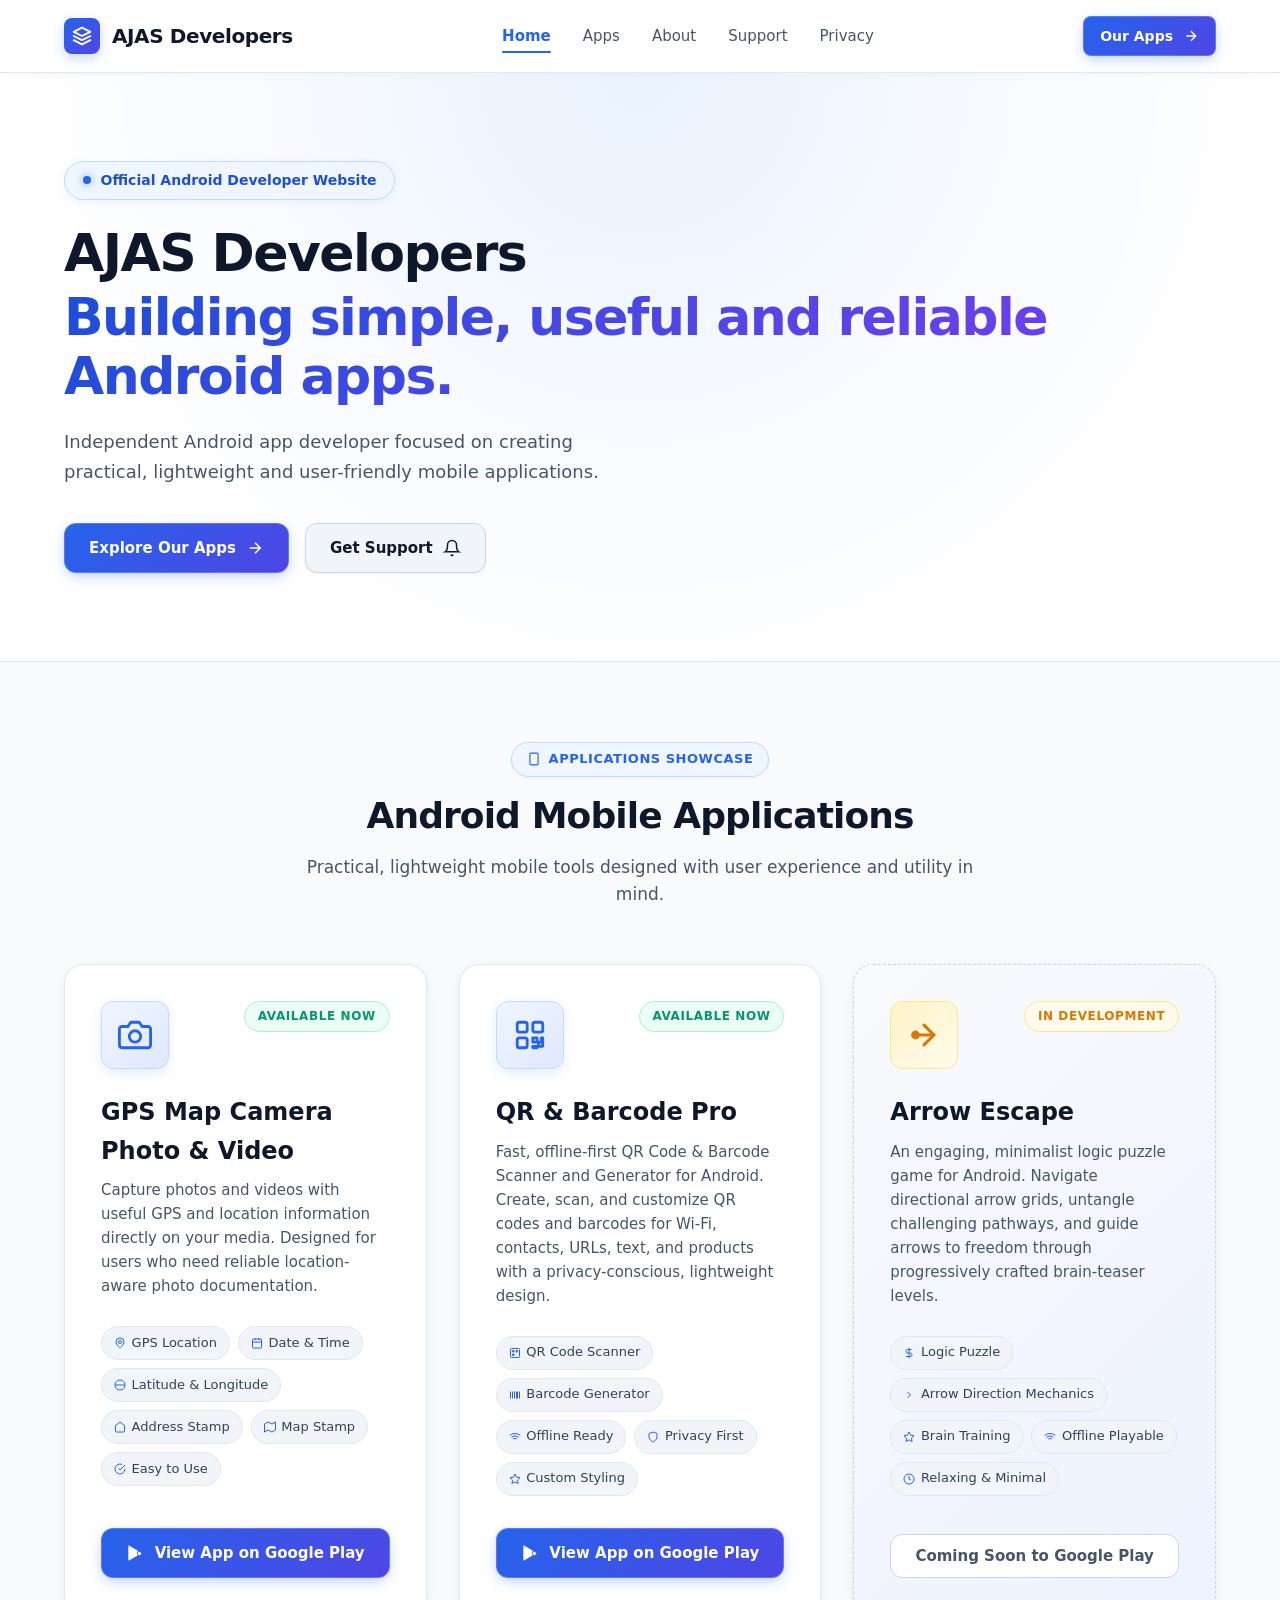
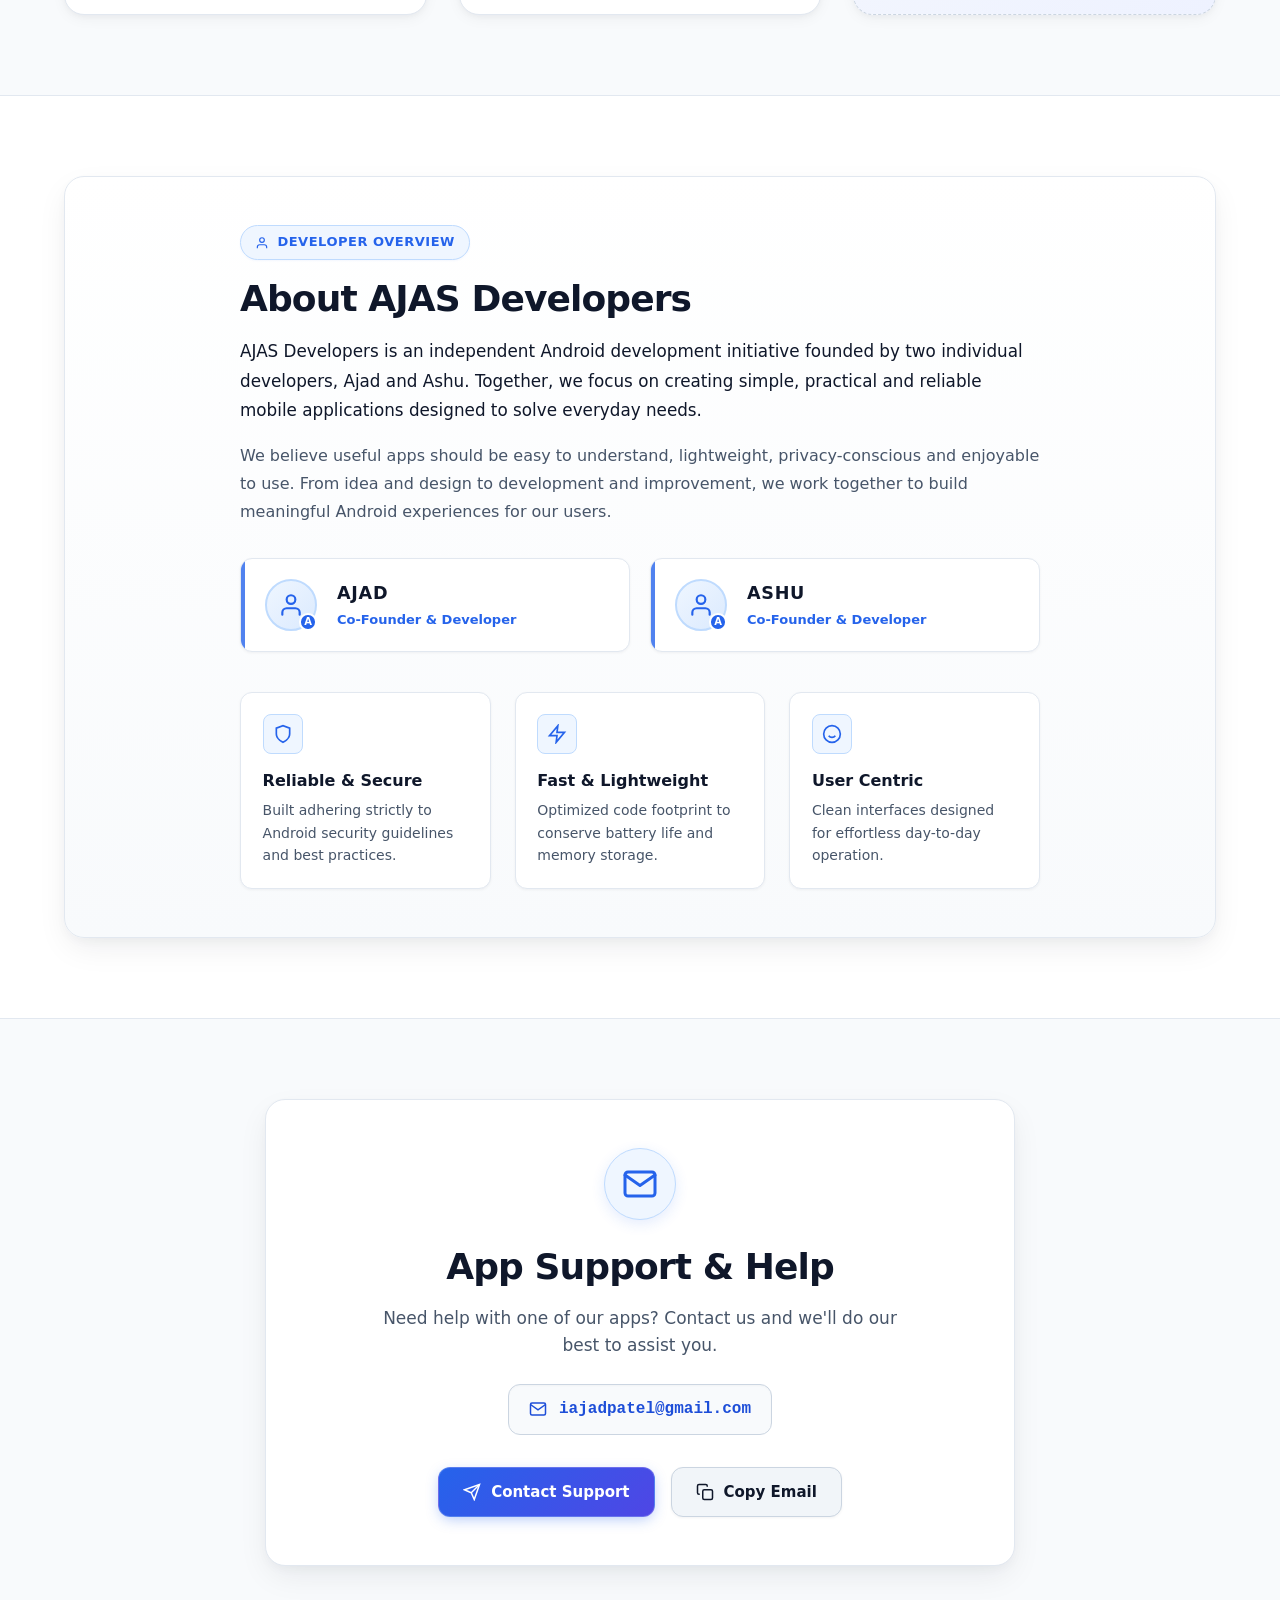
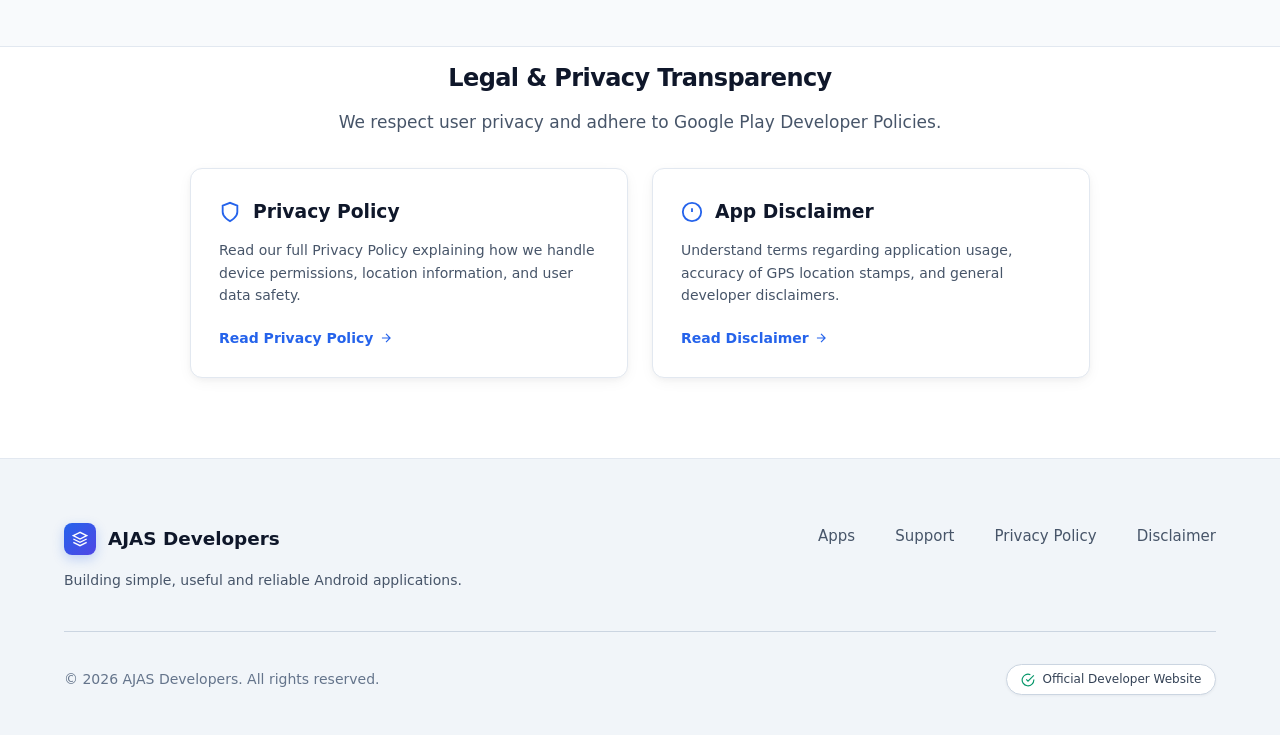
==== index.html @ f52f82ef "Update index.html" ====
<!DOCTYPE html>
<html lang="en">
<head>
  <meta charset="UTF-8" />
  <meta name="viewport" content="width=device-width, initial-scale=1.0" />
  <title>AJAS Developers | Android Apps</title>
  
  <!-- SEO Meta Tags -->
  <meta name="description" content="Official website of AJAS Developers. Discover practical, lightweight and user-friendly Android applications." />
  <meta name="author" content="AJAS Developers" />
  <meta name="robots" content="index, follow" />
  <link rel="canonical" href="https://ajasdevelopers.in/" />

  <!-- Open Graph / Social Media -->
  <meta property="og:type" content="website" />
  <meta property="og:url" content="https://ajasdevelopers.in/" />
  <meta property="og:title" content="AJAS Developers | Android Apps" />
  <meta property="og:description" content="Official website of AJAS Developers. Discover practical, lightweight and user-friendly Android applications." />
  <meta property="og:site_name" content="AJAS Developers" />

  <!-- Twitter Meta -->
  <meta name="twitter:card" content="summary_large_image" />
  <meta name="twitter:title" content="AJAS Developers | Android Apps" />
  <meta name="twitter:description" content="Official website of AJAS Developers. Discover practical, lightweight and user-friendly Android applications." />

  <!-- Inline SVG Favicon -->
  <link rel="icon" type="image/svg+xml" href="data:image/svg+xml,<svg xmlns='http://www.w3.org/2000/svg' viewBox='0 0 24 24' fill='none' stroke='%232563EB' stroke-width='2' stroke-linecap='round' stroke-linejoin='round'><polygon points='12 2 2 7 12 12 22 7 12 2'/><polyline points='2 17 12 22 22 17'/><polyline points='2 12 12 17 22 12'/></svg>" />

  <!-- Stylesheet -->
  <link rel="stylesheet" href="style.css" />
  
  <!-- JavaScript -->
  <script src="script.js" defer></script>
</head>
<body>

  <!-- Navigation Bar -->
  <nav class="navbar" id="navbar">
    <div class="container nav-container">
      <a href="#home" class="nav-brand" aria-label="AJAS Developers Homepage">
        <div class="brand-icon-wrapper">
          <svg width="20" height="20" viewBox="0 0 24 24" fill="none" stroke="currentColor" stroke-width="2.2" stroke-linecap="round" stroke-linejoin="round">
            <polygon points="12 2 2 7 12 12 22 7 12 2"/>
            <polyline points="2 17 12 22 22 17"/>
            <polyline points="2 12 12 17 22 12"/>
          </svg>
        </div>
        <span>AJAS Developers</span>
      </a>

      <ul class="nav-menu" id="navMenu">
        <li><a href="#home" class="nav-link active">Home</a></li>
        <li><a href="#apps" class="nav-link">Apps</a></li>
        <li><a href="#about" class="nav-link">About</a></li>
        <li><a href="#support" class="nav-link">Support</a></li>
        <li><a href="privacy-policy.html" class="nav-link">Privacy</a></li>
      </ul>

      <div class="nav-actions">
        <a href="#apps" class="btn btn-primary btn-sm">
          <span>Our Apps</span>
          <svg width="16" height="16" viewBox="0 0 24 24" fill="none" stroke="currentColor" stroke-width="2"><path d="M5 12h14M12 5l7 7-7 7"/></svg>
        </a>

        <button class="mobile-toggle" id="mobileToggle" aria-label="Toggle Navigation Menu" aria-expanded="false">
          <svg width="24" height="24" viewBox="0 0 24 24" fill="none" stroke="currentColor" stroke-width="2"><path d="M3 12h18M3 6h18M3 18h18"/></svg>
        </button>
      </div>
    </div>
  </nav>

  <!-- Hero Section -->
  <section class="section hero-section" id="home">
    <div class="container hero-container">
      <div class="hero-content">
        <div class="hero-badge">
          <span class="hero-badge-dot"></span>
          <span>Official Android Developer Website</span>
        </div>

        <h1 class="hero-title">
          AJAS Developers
          <span class="hero-title-highlight">Building simple, useful and reliable Android apps.</span>
        </h1>

        <p class="hero-text">
          Independent Android app developer focused on creating practical, lightweight and user-friendly mobile applications.
        </p>

        <div class="hero-buttons">
          <a href="#apps" class="btn btn-primary">
            <span>Explore Our Apps</span>
            <svg width="18" height="18" viewBox="0 0 24 24" fill="none" stroke="currentColor" stroke-width="2"><path d="M5 12h14M12 5l7 7-7 7"/></svg>
          </a>
          <a href="#support" class="btn btn-secondary">
            <span>Get Support</span>
            <svg width="18" height="18" viewBox="0 0 24 24" fill="none" stroke="currentColor" stroke-width="2"><path d="M18 8A6 6 0 0 0 6 8c0 7-3 9-3 9h18s-3-2-3-9"/><path d="M13.73 21a2 2 0 0 1-3.46 0"/></svg>
          </a>
        </div>
      </div>
    </div>
  </section>

  <!-- Apps Section -->
  <section class="section section-alt" id="apps">
    <div class="container">
      <div class="section-title-wrap">
        <div class="section-tag">
          <svg width="14" height="14" viewBox="0 0 24 24" fill="none" stroke="currentColor" stroke-width="2"><rect x="5" y="2" width="14" height="20" rx="2" ry="2"/><line x1="12" y1="18" x2="12.01" y2="18"/></svg>
          <span>Applications Showcase</span>
        </div>
        <h2 class="section-title">Android Mobile Applications</h2>
        <p class="section-desc">Practical, lightweight mobile tools designed with user experience and utility in mind.</p>
      </div>

      <div class="apps-grid">
        <!-- Featured App Card -->
        <div class="app-card">
          <div>
            <div class="app-card-header">
              <div class="app-icon">
                <svg width="34" height="34" viewBox="0 0 24 24" fill="none" stroke="currentColor" stroke-width="2" stroke-linecap="round" stroke-linejoin="round">
                  <path d="M23 19a2 2 0 0 1-2 2H3a2 2 0 0 1-2-2V8a2 2 0 0 1 2-2h4l2-3h6l2 3h4a2 2 0 0 1 2 2z"/>
                  <circle cx="12" cy="13" r="4"/>
                </svg>
              </div>
              <span class="app-badge">Available Now</span>
            </div>

            <h3 class="app-title">GPS Map Camera Photo &amp; Video</h3>
            <p class="app-desc">
              Capture photos and videos with useful GPS and location information directly on your media. Designed for users who need reliable location-aware photo documentation.
            </p>

            <div class="features-list">
              <span class="feature-badge">
                <svg width="12" height="12" viewBox="0 0 24 24" fill="none" stroke="currentColor" stroke-width="2"><path d="M12 2a8 8 0 0 0-8 8c0 5.25 8 12 8 12s8-6.75 8-12a8 8 0 0 0-8-8z"/><circle cx="12" cy="10" r="3"/></svg>
                GPS Location
              </span>
              <span class="feature-badge">
                <svg width="12" height="12" viewBox="0 0 24 24" fill="none" stroke="currentColor" stroke-width="2"><rect x="3" y="4" width="18" height="18" rx="2" ry="2"/><line x1="16" y1="2" x2="16" y2="6"/><line x1="8" y1="2" x2="8" y2="6"/><line x1="3" y1="10" x2="21" y2="10"/></svg>
                Date &amp; Time
              </span>
              <span class="feature-badge">
                <svg width="12" height="12" viewBox="0 0 24 24" fill="none" stroke="currentColor" stroke-width="2"><circle cx="12" cy="12" r="10"/><line x1="2" y1="12" x2="22" y2="12"/></svg>
                Latitude &amp; Longitude
              </span>
              <span class="feature-badge">
                <svg width="12" height="12" viewBox="0 0 24 24" fill="none" stroke="currentColor" stroke-width="2"><path d="M3 9l9-7 9 7v11a2 2 0 0 1-2 2H5a2 2 0 0 1-2-2z"/></svg>
                Address Stamp
              </span>
              <span class="feature-badge">
                <svg width="12" height="12" viewBox="0 0 24 24" fill="none" stroke="currentColor" stroke-width="2"><polygon points="1 6 1 22 8 18 16 22 23 18 23 2 16 6 8 2 1 6"/></svg>
                Map Stamp
              </span>
              <span class="feature-badge">
                <svg width="12" height="12" viewBox="0 0 24 24" fill="none" stroke="currentColor" stroke-width="2"><path d="M22 11.08V12a10 10 0 1 1-5.93-9.14"/><polyline points="22 4 12 14.01 9 11.01"/></svg>
                Easy to Use
              </span>
            </div>
          </div>

          <div>
            <a href="https://play.google.com/store/apps/details?id=com.aistudio.gpscamera.vjqmks" target="_blank" rel="noopener noreferrer" class="btn btn-primary" style="width: 100%;">
              <svg width="20" height="20" viewBox="0 0 24 24" fill="currentColor">
                <path d="M3,20.5V3.5C3,2.91 3.34,2.39 3.84,2.15L13.69,12L3.84,21.85C3.34,21.6 3,21.09 3,20.5M16.81,15.12L18.81,13.97C20.15,13.2 20.15,12.03 18.81,11.26L16.81,10.11L14.81,12.12L16.81,15.12M13.69,12L4.5,2.81L15.39,9.1L13.69,12M13.69,12L15.39,14.9L4.5,21.19L13.69,12Z"/>
              </svg>
              <span>View App on Google Play</span>
            </a>
          </div>
        </div>

        <!-- QR & Barcode Pro App Card -->
        <div class="app-card">
          <div>
            <div class="app-card-header">
              <div class="app-icon">
                <svg width="34" height="34" viewBox="0 0 24 24" fill="none" stroke="currentColor" stroke-width="2" stroke-linecap="round" stroke-linejoin="round">
                  <rect x="3" y="3" width="7" height="7" rx="1.5"></rect>
                  <rect x="14" y="3" width="7" height="7" rx="1.5"></rect>
                  <rect x="3" y="14" width="7" height="7" rx="1.5"></rect>
                  <path d="M14 14h3v3h-3z"></path>
                  <path d="M18 17h3v3h-3z"></path>
                  <path d="M14 20h3v1h-3z"></path>
                  <path d="M20 14h1v3h-1z"></path>
                </svg>
              </div>
              <span class="app-badge">Available Now</span>
            </div>

            <h3 class="app-title">QR &amp; Barcode Pro</h3>
            <p class="app-desc">
              Fast, offline-first QR Code &amp; Barcode Scanner and Generator for Android. Create, scan, and customize QR codes and barcodes for Wi-Fi, contacts, URLs, text, and products with a privacy-conscious, lightweight design.
            </p>

            <div class="features-list">
              <span class="feature-badge">
                <svg width="12" height="12" viewBox="0 0 24 24" fill="none" stroke="currentColor" stroke-width="2"><rect x="3" y="3" width="18" height="18" rx="2"/><path d="M7 7h3v3H7zM14 7h3v3h-3zM7 14h3v3H7z"/></svg>
                QR Code Scanner
              </span>
              <span class="feature-badge">
                <svg width="12" height="12" viewBox="0 0 24 24" fill="none" stroke="currentColor" stroke-width="2"><path d="M3 5v14M7 5v14M11 5v14M15 5v14M17 5v14M21 5v14"/></svg>
                Barcode Generator
              </span>
              <span class="feature-badge">
                <svg width="12" height="12" viewBox="0 0 24 24" fill="none" stroke="currentColor" stroke-width="2"><path d="M5 12.55a11 11 0 0 1 14.08 0M1.42 9a16 16 0 0 1 21.16 0M8.53 16.11a6 6 0 0 1 6.95 0M12 20h.01"/></svg>
                Offline Ready
              </span>
              <span class="feature-badge">
                <svg width="12" height="12" viewBox="0 0 24 24" fill="none" stroke="currentColor" stroke-width="2"><path d="M12 22s8-4 8-10V5l-8-3-8 3v7c0 6 8 10 8 10z"/></svg>
                Privacy First
              </span>
              <span class="feature-badge">
                <svg width="12" height="12" viewBox="0 0 24 24" fill="none" stroke="currentColor" stroke-width="2"><polygon points="12 2 15.09 8.26 22 9.27 17 14.14 18.18 21.02 12 17.77 5.82 21.02 7 14.14 2 9.27 8.91 8.26 12 2"/></svg>
                Custom Styling
              </span>
            </div>
          </div>

          <div>
            <a href="https://play.google.com/store/apps/details?id=com.yourcompany.code128generator" target="_blank" rel="noopener noreferrer" class="btn btn-primary" style="width: 100%;">
              <svg width="20" height="20" viewBox="0 0 24 24" fill="currentColor">
                <path d="M3,20.5V3.5C3,2.91 3.34,2.39 3.84,2.15L13.69,12L3.84,21.85C3.34,21.6 3,21.09 3,20.5M16.81,15.12L18.81,13.97C20.15,13.2 20.15,12.03 18.81,11.26L16.81,10.11L14.81,12.12L16.81,15.12M13.69,12L4.5,2.81L15.39,9.1L13.69,12M13.69,12L15.39,14.9L4.5,21.19L13.69,12Z"/>
              </svg>
              <span>View App on Google Play</span>
            </a>
          </div>
        </div>

        <!-- Upcoming Game Card: Arrow Escape -->
        <div class="app-card app-card-upcoming">
          <div>
            <div class="app-card-header">
              <div class="app-icon app-icon-upcoming" style="color: #D97706 !important; background: linear-gradient(135deg, #FEF3C7 0%, #FFFBEB 100%) !important; border-color: #FDE68A !important;">
                <svg width="34" height="34" viewBox="0 0 24 24" fill="none" stroke="currentColor" stroke-width="2.2" stroke-linecap="round" stroke-linejoin="round">
                  <path d="M5 12h14"></path>
                  <path d="m12 5 7 7-7 7"></path>
                  <circle cx="6" cy="12" r="2" fill="currentColor"></circle>
                </svg>
              </div>
              <span class="app-badge app-badge-upcoming">In Development</span>
            </div>

            <h3 class="app-title">Arrow Escape</h3>
            <p class="app-desc">
              An engaging, minimalist logic puzzle game for Android. Navigate directional arrow grids, untangle challenging pathways, and guide arrows to freedom through progressively crafted brain-teaser levels.
            </p>

            <div class="features-list">
              <span class="feature-badge">
                <svg width="12" height="12" viewBox="0 0 24 24" fill="none" stroke="currentColor" stroke-width="2"><path d="M12 2v20M17 5H9.5a3.5 3.5 0 0 0 0 7h5a3.5 3.5 0 0 1 0 7H6"/></svg>
                Logic Puzzle
              </span>
              <span class="feature-badge">
                <svg width="12" height="12" viewBox="0 0 24 24" fill="none" stroke="currentColor" stroke-width="2"><polyline points="9 18 15 12 9 6"/></svg>
                Arrow Direction Mechanics
              </span>
              <span class="feature-badge">
                <svg width="12" height="12" viewBox="0 0 24 24" fill="none" stroke="currentColor" stroke-width="2"><polygon points="12 2 15.09 8.26 22 9.27 17 14.14 18.18 21.02 12 17.77 5.82 21.02 7 14.14 2 9.27 8.91 8.26 12 2"/></svg>
                Brain Training
              </span>
              <span class="feature-badge">
                <svg width="12" height="12" viewBox="0 0 24 24" fill="none" stroke="currentColor" stroke-width="2"><path d="M5 12.55a11 11 0 0 1 14.08 0M1.42 9a16 16 0 0 1 21.16 0M8.53 16.11a6 6 0 0 1 6.95 0M12 20h.01"/></svg>
                Offline Playable
              </span>
              <span class="feature-badge">
                <svg width="12" height="12" viewBox="0 0 24 24" fill="none" stroke="currentColor" stroke-width="2"><circle cx="12" cy="12" r="10"/><path d="M12 6v6l4 2"/></svg>
                Relaxing &amp; Minimal
              </span>
            </div>
          </div>

          <div>
            <button class="btn btn-outline" style="width: 100%; cursor: default;" disabled>
              <span>Coming Soon to Google Play</span>
            </button>
          </div>
        </div>
      </div>
    </div>
  </section>

  <!-- About Section -->
  <section class="section" id="about">
    <div class="container">
      <div class="about-card">
        <div class="about-content">
          <div class="section-tag">
            <svg width="14" height="14" viewBox="0 0 24 24" fill="none" stroke="currentColor" stroke-width="2"><path d="M20 21v-2a4 4 0 0 0-4-4H8a4 4 0 0 0-4 4v2"/><circle cx="12" cy="7" r="4"/></svg>
            <span>Developer Overview</span>
          </div>

          <h2 class="section-title">About AJAS Developers</h2>

          <p style="font-size: 1.05rem; color: var(--text-main); margin-bottom: 1rem; line-height: 1.75;">
            AJAS Developers is an independent Android development initiative founded by two individual developers, Ajad and Ashu. Together, we focus on creating simple, practical and reliable mobile applications designed to solve everyday needs.
          </p>

          <p style="color: var(--text-muted); line-height: 1.75; margin-bottom: 2rem;">
            We believe useful apps should be easy to understand, lightweight, privacy-conscious and enjoyable to use. From idea and design to development and improvement, we work together to build meaningful Android experiences for our users.
          </p>

          <!-- Developer Profile Cards -->
          <div class="developers-grid">
            <div class="developer-card">
              <div class="developer-avatar">
                <svg width="26" height="26" viewBox="0 0 24 24" fill="none" stroke="currentColor" stroke-width="2" stroke-linecap="round" stroke-linejoin="round">
                  <path d="M20 21v-2a4 4 0 0 0-4-4H8a4 4 0 0 0-4 4v2"/>
                  <circle cx="12" cy="7" r="4"/>
                </svg>
                <span class="developer-initial">A</span>
              </div>
              <div class="developer-info">
                <h3 class="developer-name">AJAD</h3>
                <span class="developer-role">Co-Founder &amp; Developer</span>
              </div>
            </div>

            <div class="developer-card">
              <div class="developer-avatar">
                <svg width="26" height="26" viewBox="0 0 24 24" fill="none" stroke="currentColor" stroke-width="2" stroke-linecap="round" stroke-linejoin="round">
                  <path d="M20 21v-2a4 4 0 0 0-4-4H8a4 4 0 0 0-4 4v2"/>
                  <circle cx="12" cy="7" r="4"/>
                </svg>
                <span class="developer-initial">A</span>
              </div>
              <div class="developer-info">
                <h3 class="developer-name">ASHU</h3>
                <span class="developer-role">Co-Founder &amp; Developer</span>
              </div>
            </div>
          </div>

          <div class="about-features-grid">
            <div class="about-feature-item">
              <div class="about-feature-icon">
                <svg width="20" height="20" viewBox="0 0 24 24" fill="none" stroke="currentColor" stroke-width="2"><path d="M12 22s8-4 8-10V5l-8-3-8 3v7c0 6 8 10 8 10z"/></svg>
              </div>
              <h3 class="about-feature-title">Reliable &amp; Secure</h3>
              <p class="about-feature-desc">Built adhering strictly to Android security guidelines and best practices.</p>
            </div>

            <div class="about-feature-item">
              <div class="about-feature-icon">
                <svg width="20" height="20" viewBox="0 0 24 24" fill="none" stroke="currentColor" stroke-width="2"><polygon points="13 2 3 14 12 14 11 22 21 10 12 10 13 2"/></svg>
              </div>
              <h3 class="about-feature-title">Fast &amp; Lightweight</h3>
              <p class="about-feature-desc">Optimized code footprint to conserve battery life and memory storage.</p>
            </div>

            <div class="about-feature-item">
              <div class="about-feature-icon">
                <svg width="20" height="20" viewBox="0 0 24 24" fill="none" stroke="currentColor" stroke-width="2"><circle cx="12" cy="12" r="10"/><path d="M8 14s1.5 2 4 2 4-2 4-2"/><line x1="9" y1="9" x2="9.01" y2="9"/><line x1="15" y1="9" x2="15.01" y2="9"/></svg>
              </div>
              <h3 class="about-feature-title">User Centric</h3>
              <p class="about-feature-desc">Clean interfaces designed for effortless day-to-day operation.</p>
            </div>
          </div>
        </div>
      </div>
    </div>
  </section>

  <!-- Support Section -->
  <section class="section section-alt" id="support">
    <div class="container">
      <div class="support-card">
        <div class="support-icon-wrap">
          <svg width="36" height="36" viewBox="0 0 24 24" fill="none" stroke="currentColor" stroke-width="2" stroke-linecap="round" stroke-linejoin="round">
            <path d="M4 4h16c1.1 0 2 .9 2 2v12c0 1.1-.9 2-2 2H4c-1.1 0-2-.9-2-2V6c0-1.1.9-2 2-2z"/>
            <polyline points="22,6 12,13 2,6"/>
          </svg>
        </div>

        <h2 class="section-title">App Support &amp; Help</h2>

        <p class="section-desc" style="max-width: 550px; margin: 0 auto;">
          Need help with one of our apps? Contact us and we'll do our best to assist you.
        </p>

        <div class="email-box">
          <svg width="18" height="18" viewBox="0 0 24 24" fill="none" stroke="currentColor" stroke-width="2"><path d="M4 4h16c1.1 0 2 .9 2 2v12c0 1.1-.9 2-2 2H4c-1.1 0-2-.9-2-2V6c0-1.1.9-2 2-2z"/><polyline points="22,6 12,13 2,6"/></svg>
          <span id="supportEmailText">iajadpatel@gmail.com</span>
        </div>

        <div style="display: flex; justify-content: center; flex-wrap: wrap; gap: 1rem;">
          <a href="mailto:iajadpatel@gmail.com?subject=App%20Support%20Request" class="btn btn-primary">
            <svg width="18" height="18" viewBox="0 0 24 24" fill="none" stroke="currentColor" stroke-width="2"><path d="M22 2L11 13"/><polygon points="22 2 15 22 11 13 2 9 22 2"/></svg>
            <span>Contact Support</span>
          </a>

          <button id="copyEmailBtn" class="btn btn-secondary" aria-label="Copy Email Address">
            <svg width="18" height="18" viewBox="0 0 24 24" fill="none" stroke="currentColor" stroke-width="2"><rect x="9" y="9" width="13" height="13" rx="2" ry="2"/><path d="M5 15H4a2 2 0 0 1-2-2V4a2 2 0 0 1 2-2h9a2 2 0 0 1 2 2v1"/></svg>
            <span>Copy Email</span>
          </button>
        </div>
      </div>
    </div>
  </section>

  <!-- Legal & Compliance Links Section -->
  <section class="section" style="padding-top: 1rem; padding-bottom: 5rem;">
    <div class="container">
      <div class="section-title-wrap" style="margin-bottom: 2rem;">
        <h2 class="section-title" style="font-size: 1.5rem;">Legal &amp; Privacy Transparency</h2>
        <p class="section-desc">We respect user privacy and adhere to Google Play Developer Policies.</p>
      </div>

      <div class="legal-cards-grid">
        <a href="privacy-policy.html" class="legal-card">
          <div>
            <div style="display: flex; align-items: center; gap: 0.75rem; margin-bottom: 0.75rem; color: var(--accent-blue);">
              <svg width="22" height="22" viewBox="0 0 24 24" fill="none" stroke="currentColor" stroke-width="2"><path d="M12 22s8-4 8-10V5l-8-3-8 3v7c0 6 8 10 8 10z"/></svg>
              <h3 style="font-weight: 700; color: var(--text-main);">Privacy Policy</h3>
            </div>
            <p style="font-size: 0.875rem; color: var(--text-muted); line-height: 1.6;">
              Read our full Privacy Policy explaining how we handle device permissions, location information, and user data safety.
            </p>
          </div>
          <div style="margin-top: 1.25rem; font-size: 0.875rem; font-weight: 600; color: var(--accent-blue); display: flex; align-items: center; gap: 0.35rem;">
            <span>Read Privacy Policy</span>
            <svg width="14" height="14" viewBox="0 0 24 24" fill="none" stroke="currentColor" stroke-width="2"><path d="M5 12h14M12 5l7 7-7 7"/></svg>
          </div>
        </a>

        <a href="disclaimer.html" class="legal-card">
          <div>
            <div style="display: flex; align-items: center; gap: 0.75rem; margin-bottom: 0.75rem; color: var(--accent-blue);">
              <svg width="22" height="22" viewBox="0 0 24 24" fill="none" stroke="currentColor" stroke-width="2"><circle cx="12" cy="12" r="10"/><line x1="12" y1="8" x2="12" y2="12"/><line x1="12" y1="16" x2="12.01" y2="16"/></svg>
              <h3 style="font-weight: 700; color: var(--text-main);">App Disclaimer</h3>
            </div>
            <p style="font-size: 0.875rem; color: var(--text-muted); line-height: 1.6;">
              Understand terms regarding application usage, accuracy of GPS location stamps, and general developer disclaimers.
            </p>
          </div>
          <div style="margin-top: 1.25rem; font-size: 0.875rem; font-weight: 600; color: var(--accent-blue); display: flex; align-items: center; gap: 0.35rem;">
            <span>Read Disclaimer</span>
            <svg width="14" height="14" viewBox="0 0 24 24" fill="none" stroke="currentColor" stroke-width="2"><path d="M5 12h14M12 5l7 7-7 7"/></svg>
          </div>
        </a>
      </div>
    </div>
  </section>

  <!-- Footer -->
  <footer class="footer">
    <div class="container">
      <div class="footer-top">
        <div class="footer-brand">
          <div style="display: flex; align-items: center; gap: 0.75rem; margin-bottom: 0.875rem;">
            <div class="brand-icon-wrapper" style="width: 2rem; height: 2rem;">
              <svg width="16" height="16" viewBox="0 0 24 24" fill="none" stroke="currentColor" stroke-width="2"><polygon points="12 2 2 7 12 12 22 7 12 2"/><polyline points="2 17 12 22 22 17"/><polyline points="2 12 12 17 22 12"/></svg>
            </div>
            <span style="font-weight: 700; font-size: 1.15rem; color: var(--text-main);">AJAS Developers</span>
          </div>
          <p style="font-size: 0.875rem; color: var(--text-muted); line-height: 1.6;">
            Building simple, useful and reliable Android applications.
          </p>
        </div>

        <ul class="footer-nav">
          <li><a href="#apps" class="footer-link">Apps</a></li>
          <li><a href="#support" class="footer-link">Support</a></li>
          <li><a href="privacy-policy.html" class="footer-link">Privacy Policy</a></li>
          <li><a href="disclaimer.html" class="footer-link">Disclaimer</a></li>
        </ul>
      </div>

      <div class="footer-bottom">
        <div>
          &copy; <span id="currentYear">2026</span> AJAS Developers. All rights reserved.
        </div>

        <div class="developer-badge">
          <svg width="14" height="14" viewBox="0 0 24 24" fill="none" stroke="#059669" stroke-width="2"><path d="M22 11.08V12a10 10 0 1 1-5.93-9.14"/><polyline points="22 4 12 14.01 9 11.01"/></svg>
          <span>Official Developer Website</span>
        </div>
      </div>
    </div>
  </footer>

</body>
</html>
---- style.css ----
/* ==========================================================================
   AJAS Developers - Official Website Stylesheet
   Domain: https://ajasdevelopers.in
   Design: Bright, Elegant, Premium Light Developer Aesthetic
   ========================================================================== */

/* --- CSS Variables & Theme (Bright Light Palette) --- */
:root {
  /* Backgrounds */
  --bg-main: #FFFFFF;
  --bg-section-alt: #F8FAFC;
  --bg-surface: #FFFFFF;
  --bg-card: #FFFFFF;
  --bg-card-hover: #FFFFFF;
  --bg-glass: rgba(255, 255, 255, 0.9);

  /* Borders & Shadows */
  --border-color: #E2E8F0;
  --border-subtle: rgba(226, 232, 240, 0.8);
  --border-highlight: rgba(37, 99, 235, 0.3);
  
  --shadow-sm: 0 1px 3px rgba(15, 23, 42, 0.05);
  --shadow-md: 0 4px 16px -2px rgba(15, 23, 42, 0.06), 0 2px 6px -1px rgba(15, 23, 42, 0.04);
  --shadow-lg: 0 12px 32px -4px rgba(15, 23, 42, 0.08), 0 4px 12px -2px rgba(15, 23, 42, 0.04);
  --shadow-hover: 0 20px 40px -6px rgba(37, 99, 235, 0.12), 0 8px 16px -4px rgba(15, 23, 42, 0.06);

  /* Accent Colors */
  --accent-blue: #2563EB;
  --accent-indigo: #4F46E5;
  --accent-violet: #7C3AED;
  --accent-sky: #0284C7;
  --accent-glow: rgba(37, 99, 235, 0.08);

  /* Text Colors */
  --text-main: #0F172A;     /* Deep navy for headings */
  --text-body: #334155;     /* Dark charcoal/slate for body text */
  --text-muted: #475569;    /* Slate for secondary text */
  --text-dim: #64748B;      /* Dimmed slate */

  /* Typography & Radius */
  --font-family: 'Inter', system-ui, -apple-system, BlinkMacSystemFont, "Segoe UI", Roboto, Oxygen, Ubuntu, Cantarell, sans-serif;
  --radius-sm: 8px;
  --radius-md: 12px;
  --radius-lg: 20px;
  --radius-pill: 9999px;

  --transition-fast: 0.15s ease;
  --transition-normal: 0.25s cubic-bezier(0.16, 1, 0.3, 1);
  --container-max: 1200px;
}

/* --- Reset & Base Styles --- */
*, *::before, *::after {
  box-sizing: border-box;
  margin: 0;
  padding: 0;
}

html {
  scroll-behavior: smooth;
  font-size: 16px;
  color-scheme: light;
}

body {
  font-family: var(--font-family);
  background-color: var(--bg-main);
  color: var(--text-body);
  line-height: 1.6;
  min-height: 100vh;
  display: flex;
  flex-direction: column;
  overflow-x: hidden;
  -webkit-font-smoothing: antialiased;
  -moz-osx-font-smoothing: grayscale;
}

a {
  color: inherit;
  text-decoration: none;
}

button {
  font-family: inherit;
  cursor: pointer;
  border: none;
  background: none;
}

img, svg {
  display: block;
  max-width: 100%;
}

/* --- Accessibility --- */
.sr-only {
  position: absolute;
  width: 1px;
  height: 1px;
  padding: 0;
  margin: -1px;
  overflow: hidden;
  clip: rect(0, 0, 0, 0);
  white-space: nowrap;
  border: 0;
}

:focus-visible {
  outline: 2px solid var(--accent-blue);
  outline-offset: 3px;
  border-radius: var(--radius-sm);
}

/* --- Layout Containers --- */
.container {
  width: 100%;
  max-width: var(--container-max);
  margin-left: auto;
  margin-right: auto;
  padding-left: 1.5rem;
  padding-right: 1.5rem;
}

.section {
  padding-top: 5rem;
  padding-bottom: 5rem;
  position: relative;
}

.section-alt {
  background-color: var(--bg-section-alt);
  border-top: 1px solid var(--border-color);
  border-bottom: 1px solid var(--border-color);
}

.section-title-wrap {
  text-align: center;
  max-width: 700px;
  margin: 0 auto 3.5rem auto;
}

.section-tag {
  display: inline-flex;
  align-items: center;
  gap: 0.5rem;
  padding: 0.4rem 0.9rem;
  background: #EFF6FF;
  border: 1px solid #BFDBFE;
  color: var(--accent-blue);
  font-size: 0.8125rem;
  font-weight: 600;
  letter-spacing: 0.04em;
  text-transform: uppercase;
  border-radius: var(--radius-pill);
  margin-bottom: 1rem;
  box-shadow: 0 1px 2px rgba(37, 99, 235, 0.05);
}

.section-title {
  font-size: 2.25rem;
  font-weight: 800;
  letter-spacing: -0.025em;
  color: var(--text-main);
  line-height: 1.25;
  margin-bottom: 1rem;
}

.section-desc {
  font-size: 1.0625rem;
  color: var(--text-muted);
}

/* --- Navbar --- */
.navbar {
  position: sticky;
  top: 0;
  z-index: 100;
  background: var(--bg-glass);
  backdrop-filter: blur(16px);
  -webkit-backdrop-filter: blur(16px);
  border-bottom: 1px solid var(--border-color);
  box-shadow: 0 2px 12px -2px rgba(15, 23, 42, 0.04);
  transition: all var(--transition-normal);
}

.nav-container {
  display: flex;
  align-items: center;
  justify-content: space-between;
  height: 4.5rem;
}

.nav-brand {
  display: flex;
  align-items: center;
  gap: 0.75rem;
  font-weight: 700;
  font-size: 1.25rem;
  color: var(--text-main);
  letter-spacing: -0.02em;
  transition: opacity var(--transition-fast);
}

.nav-brand:hover {
  opacity: 0.9;
}

.brand-icon-wrapper {
  width: 2.25rem;
  height: 2.25rem;
  border-radius: var(--radius-sm);
  background: linear-gradient(135deg, var(--accent-blue), var(--accent-indigo));
  display: flex;
  align-items: center;
  justify-content: center;
  color: #ffffff;
  box-shadow: 0 4px 12px rgba(37, 99, 235, 0.25);
}

.nav-menu {
  display: flex;
  align-items: center;
  gap: 2rem;
  list-style: none;
}

.nav-link {
  font-size: 0.9375rem;
  font-weight: 500;
  color: var(--text-muted);
  transition: color var(--transition-fast);
  padding: 0.5rem 0;
  position: relative;
}

.nav-link:hover {
  color: var(--accent-blue);
}

.nav-link.active {
  color: var(--accent-blue);
  font-weight: 600;
}

.nav-link.active::after {
  content: '';
  position: absolute;
  bottom: 0;
  left: 0;
  right: 0;
  height: 2.5px;
  background: var(--accent-blue);
  border-radius: 2px;
}

.nav-actions {
  display: flex;
  align-items: center;
  gap: 1rem;
}

.mobile-toggle {
  display: none;
  color: var(--text-main);
  padding: 0.5rem;
  border-radius: var(--radius-sm);
  transition: background var(--transition-fast);
}

.mobile-toggle:hover {
  background: #F1F5F9;
}

/* --- Buttons --- */
.btn {
  display: inline-flex;
  align-items: center;
  justify-content: center;
  gap: 0.625rem;
  padding: 0.75rem 1.5rem;
  font-size: 0.9375rem;
  font-weight: 600;
  border-radius: var(--radius-md);
  transition: all var(--transition-normal);
  white-space: nowrap;
  text-decoration: none;
}

.btn-primary {
  background: linear-gradient(135deg, #2563EB 0%, #4F46E5 100%);
  color: #ffffff;
  box-shadow: 0 4px 14px -2px rgba(37, 99, 235, 0.35);
  border: 1px solid rgba(255, 255, 255, 0.2);
}

.btn-primary:hover {
  transform: translateY(-2px);
  box-shadow: 0 8px 22px -2px rgba(37, 99, 235, 0.45);
  color: #ffffff;
}

.btn-secondary {
  background: #F1F5F9;
  color: var(--text-main);
  border: 1px solid #CBD5E1;
  box-shadow: var(--shadow-sm);
}

.btn-secondary:hover {
  background: #E2E8F0;
  color: #0F172A;
  border-color: #94A3B8;
  transform: translateY(-2px);
}

.btn-outline {
  background: #FFFFFF;
  border: 1px solid #CBD5E1;
  color: var(--text-muted);
}

.btn-outline:hover {
  color: var(--accent-blue);
  border-color: var(--accent-blue);
  background: #EFF6FF;
}

.btn-sm {
  padding: 0.5rem 1rem;
  font-size: 0.875rem;
  border-radius: var(--radius-sm);
}

/* --- Hero Section --- */
.hero-section {
  padding-top: 5.5rem;
  padding-bottom: 5.5rem;
  background: radial-gradient(circle at 50% 0%, rgba(219, 234, 254, 0.6) 0%, rgba(238, 242, 255, 0.35) 45%, rgba(255, 255, 255, 0) 75%);
  position: relative;
  overflow: hidden;
}

.hero-grid {
  display: grid;
  grid-template-columns: 1fr;
  gap: 3.5rem;
  align-items: center;
}

.hero-badge {
  display: inline-flex;
  align-items: center;
  gap: 0.625rem;
  padding: 0.45rem 1.1rem;
  background: #EFF6FF;
  border: 1px solid #BFDBFE;
  border-radius: var(--radius-pill);
  font-size: 0.875rem;
  font-weight: 600;
  color: #1D4ED8;
  margin-bottom: 1.5rem;
  box-shadow: 0 2px 8px rgba(37, 99, 235, 0.08);
}

.hero-badge-dot {
  width: 8px;
  height: 8px;
  border-radius: 50%;
  background-color: var(--accent-blue);
  box-shadow: 0 0 10px rgba(37, 99, 235, 0.6);
  animation: pulse 2s infinite;
}

@keyframes pulse {
  0% { opacity: 0.6; transform: scale(0.95); }
  50% { opacity: 1; transform: scale(1.15); }
  100% { opacity: 0.6; transform: scale(0.95); }
}

.hero-title {
  font-size: 2.85rem;
  font-weight: 800;
  line-height: 1.15;
  letter-spacing: -0.03em;
  color: var(--text-main);
  margin-bottom: 1.25rem;
}

.hero-title-highlight {
  background: linear-gradient(135deg, #1D4ED8 0%, #4F46E5 50%, #7C3AED 100%);
  -webkit-background-clip: text;
  -webkit-text-fill-color: transparent;
  display: block;
  margin-top: 0.25rem;
}

.hero-text {
  font-size: 1.125rem;
  color: var(--text-muted);
  margin-bottom: 2.25rem;
  max-width: 580px;
  line-height: 1.65;
}

.hero-buttons {
  display: flex;
  flex-wrap: wrap;
  gap: 1rem;
}

/* Hero Visual Graphic (Bright Sleek Device Frame) */
.hero-visual-wrapper {
  position: relative;
  display: flex;
  justify-content: center;
  align-items: center;
}

.hero-glow-bg {
  position: absolute;
  width: 320px;
  height: 320px;
  background: radial-gradient(circle, rgba(191, 219, 254, 0.6) 0%, rgba(224, 231, 255, 0.35) 50%, transparent 70%);
  filter: blur(40px);
  z-index: 0;
  pointer-events: none;
}

.device-frame {
  position: relative;
  z-index: 1;
  width: 300px;
  min-height: 590px;
  background: #FFFFFF;
  border: 10px solid #E2E8F0;
  border-radius: 40px;
  box-shadow: 0 25px 50px -12px rgba(15, 23, 42, 0.12),
              0 0 0 1px rgba(203, 213, 225, 0.6),
              inset 0 0 10px rgba(0, 0, 0, 0.02);
  overflow: hidden;
  display: flex;
  flex-direction: column;
}

.device-camera-notch {
  width: 90px;
  height: 20px;
  background: #E2E8F0;
  margin: 0 auto;
  border-bottom-left-radius: 12px;
  border-bottom-right-radius: 12px;
  display: flex;
  align-items: center;
  justify-content: center;
  gap: 8px;
}

.device-lens {
  width: 8px;
  height: 8px;
  border-radius: 50%;
  background: #94A3B8;
}

.device-speaker {
  width: 30px;
  height: 3px;
  border-radius: 2px;
  background: #CBD5E1;
}

.device-screen {
  flex: 1;
  padding: 0.875rem;
  background: linear-gradient(180deg, #F8FAFC 0%, #F1F5F9 100%);
  display: flex;
  flex-direction: column;
  justify-content: space-between;
  position: relative;
  gap: 0.5rem;
}

/* Mock App UI on Screen */
.mock-app-header {
  display: flex;
  justify-content: space-between;
  align-items: flex-start;
  padding-bottom: 0.5rem;
  border-bottom: 1px solid #E2E8F0;
}

.mock-app-title {
  font-size: 0.875rem;
  font-weight: 700;
  color: #1D4ED8;
  display: flex;
  align-items: center;
  gap: 0.4rem;
}

.mock-app-tagline {
  font-size: 0.6875rem;
  font-weight: 600;
  color: #4F46E5;
  margin-top: 0.2rem;
  letter-spacing: -0.01em;
}

.mock-app-status {
  font-size: 0.6rem;
  color: #059669;
  font-weight: 700;
  background: #ECFDF5;
  border: 1px solid #A7F3D0;
  padding: 0.15rem 0.45rem;
  border-radius: var(--radius-pill);
  white-space: nowrap;
}

.mock-app-desc {
  font-size: 0.7rem;
  color: #334155;
  line-height: 1.45;
  background: #FFFFFF;
  border: 1px solid #E2E8F0;
  border-radius: var(--radius-sm);
  padding: 0.625rem 0.7rem;
  box-shadow: 0 1px 3px rgba(15, 23, 42, 0.04);
}

.mock-photo-viewport {
  width: 100%;
  height: 180px;
  background: #EFF6FF;
  border-radius: var(--radius-md);
  position: relative;
  overflow: hidden;
  border: 1px solid #BFDBFE;
  background-image: radial-gradient(rgba(37, 99, 235, 0.12) 1px, transparent 0);
  background-size: 16px 16px;
  display: flex;
  flex-direction: column;
  justify-content: space-between;
  padding: 0.625rem;
}

.mock-gps-stamp {
  background: rgba(255, 255, 255, 0.95);
  backdrop-filter: blur(8px);
  border: 1px solid #BFDBFE;
  padding: 0.6rem;
  border-radius: var(--radius-sm);
  font-size: 0.65rem;
  color: #0F172A;
  line-height: 1.35;
  box-shadow: 0 4px 12px rgba(15, 23, 42, 0.06);
}

.mock-stamp-line {
  display: flex;
  align-items: center;
  gap: 0.25rem;
  color: #1D4ED8;
  font-weight: 600;
}

.mock-map-thumbnail {
  position: absolute;
  top: 0.75rem;
  right: 0.75rem;
  width: 45px;
  height: 45px;
  border-radius: 8px;
  background: #FFFFFF;
  border: 1px solid #2563EB;
  display: flex;
  align-items: center;
  justify-content: center;
  box-shadow: 0 4px 10px rgba(37, 99, 235, 0.15);
}

.mock-app-controls {
  display: flex;
  justify-content: space-around;
  align-items: center;
  padding-top: 0.75rem;
}

.mock-shutter-btn {
  width: 48px;
  height: 48px;
  border-radius: 50%;
  border: 3px solid #2563EB;
  display: flex;
  align-items: center;
  justify-content: center;
  box-shadow: 0 4px 12px rgba(37, 99, 235, 0.2);
}

.mock-shutter-inner {
  width: 36px;
  height: 36px;
  border-radius: 50%;
  background: linear-gradient(135deg, #2563EB, #4F46E5);
}

/* Floating Badges around device */
.floating-badge {
  position: absolute;
  background: rgba(255, 255, 255, 0.95);
  backdrop-filter: blur(12px);
  border: 1px solid #E2E8F0;
  padding: 0.625rem 1rem;
  border-radius: var(--radius-md);
  font-size: 0.8125rem;
  font-weight: 600;
  color: var(--text-main);
  display: flex;
  align-items: center;
  gap: 0.5rem;
  box-shadow: 0 10px 25px -5px rgba(15, 23, 42, 0.1);
  z-index: 2;
  animation: float 4s ease-in-out infinite;
}

.floating-badge-1 {
  top: 15%;
  left: -20px;
}

.floating-badge-2 {
  bottom: 18%;
  right: -15px;
  animation-delay: 2s;
}

@keyframes float {
  0%, 100% { transform: translateY(0); }
  50% { transform: translateY(-8px); }
}

/* --- Apps Section --- */
.apps-grid {
  display: grid;
  grid-template-columns: 1fr;
  gap: 2rem;
}

.app-card {
  background: var(--bg-card);
  border: 1px solid var(--border-color);
  border-radius: var(--radius-lg);
  padding: 2.25rem;
  transition: all var(--transition-normal);
  display: flex;
  flex-direction: column;
  justify-content: space-between;
  position: relative;
  overflow: hidden;
  box-shadow: var(--shadow-md);
}

.app-card-upcoming {
  background: linear-gradient(135deg, #F8FAFC 0%, #EEF2FF 100%);
  border: 1px dashed #CBD5E1;
}

.app-card::before {
  content: '';
  position: absolute;
  top: 0;
  left: 0;
  right: 0;
  height: 3px;
  background: linear-gradient(90deg, var(--accent-blue), var(--accent-indigo));
  opacity: 0;
  transition: opacity var(--transition-fast);
}

.app-card:hover {
  transform: translateY(-4px);
  border-color: #BFDBFE;
  box-shadow: var(--shadow-hover);
}

.app-card:hover::before {
  opacity: 1;
}

.app-card-header {
  display: flex;
  align-items: flex-start;
  justify-content: space-between;
  gap: 1.25rem;
  margin-bottom: 1.5rem;
}

.app-icon {
  width: 4.25rem;
  height: 4.25rem;
  border-radius: var(--radius-md);
  background: linear-gradient(135deg, #EFF6FF 0%, #E0E7FF 100%);
  border: 1px solid #BFDBFE;
  display: flex;
  align-items: center;
  justify-content: center;
  color: var(--accent-blue);
  flex-shrink: 0;
  box-shadow: 0 4px 12px rgba(37, 99, 235, 0.12);
}

.app-icon-upcoming {
  background: #F1F5F9 !important;
  border-color: #CBD5E1 !important;
  color: var(--text-dim) !important;
  box-shadow: none !important;
}

.app-badge {
  font-size: 0.75rem;
  font-weight: 700;
  text-transform: uppercase;
  letter-spacing: 0.05em;
  padding: 0.3rem 0.8rem;
  border-radius: var(--radius-pill);
  background: #ECFDF5;
  color: #059669;
  border: 1px solid #A7F3D0;
}

.app-badge-upcoming {
  background: #FFFBEB;
  color: #D97706;
  border: 1px solid #FDE68A;
}

.app-title {
  font-size: 1.5rem;
  font-weight: 700;
  color: var(--text-main);
  margin-bottom: 0.5rem;
}

.app-desc {
  color: var(--text-muted);
  font-size: 0.9375rem;
  margin-bottom: 1.75rem;
  line-height: 1.6;
}

.features-list {
  display: flex;
  flex-wrap: wrap;
  gap: 0.5rem;
  margin-bottom: 2rem;
}

.feature-badge {
  font-size: 0.8125rem;
  font-weight: 500;
  padding: 0.35rem 0.75rem;
  border-radius: var(--radius-pill);
  background: #F1F5F9;
  border: 1px solid #E2E8F0;
  color: var(--text-body);
  display: inline-flex;
  align-items: center;
  gap: 0.35rem;
}

/* App Screenshots Preview */
.app-screenshots-wrapper {
  margin-top: 1.5rem;
  margin-bottom: 1.5rem;
  padding-top: 1.25rem;
  border-top: 1px dashed #E2E8F0;
}

.screenshots-title {
  display: flex;
  align-items: center;
  gap: 0.4rem;
  font-size: 0.8125rem;
  font-weight: 700;
  color: var(--accent-blue);
  text-transform: uppercase;
  letter-spacing: 0.04em;
  margin-bottom: 1rem;
}

.screenshots-grid {
  display: grid;
  grid-template-columns: repeat(3, 1fr);
  gap: 1rem;
}

@media (max-width: 640px) {
  .screenshots-grid {
    grid-template-columns: repeat(1, 1fr);
    max-width: 240px;
    margin: 0 auto;
  }
}

.screenshot-card {
  display: flex;
  flex-direction: column;
  align-items: center;
  gap: 0.5rem;
}

.screenshot-device {
  width: 100%;
  max-width: 180px;
  height: 240px;
  background: #FFFFFF;
  border: 4px solid #E2E8F0;
  border-radius: 18px;
  box-shadow: 0 4px 12px rgba(15, 23, 42, 0.05);
  position: relative;
  overflow: hidden;
  display: flex;
  flex-direction: column;
  transition: transform var(--transition-fast), box-shadow var(--transition-fast);
}

.screenshot-device:hover {
  transform: translateY(-3px);
  border-color: #BFDBFE;
  box-shadow: 0 8px 18px rgba(37, 99, 235, 0.12);
}

.screenshot-user-img {
  width: 100%;
  height: 100%;
  object-fit: cover;
  object-position: top center;
  position: absolute;
  top: 0;
  left: 0;
  z-index: 2;
  border-radius: 14px;
}

.screenshot-notch {
  width: 36px;
  height: 5px;
  background: #CBD5E1;
  border-bottom-left-radius: 4px;
  border-bottom-right-radius: 4px;
  margin: 0 auto;
  position: relative;
  z-index: 3;
}

.screenshot-screen {
  flex: 1;
  padding: 0.5rem;
  display: flex;
  flex-direction: column;
  background: #F8FAFC;
  gap: 0.35rem;
}

.screenshot-header-bar {
  display: flex;
  justify-content: space-between;
  align-items: center;
  font-size: 0.625rem;
  font-weight: 700;
  color: #1D4ED8;
  padding-bottom: 0.25rem;
  border-bottom: 1px solid #E2E8F0;
}

.screenshot-status {
  font-size: 0.525rem;
  color: #059669;
  background: #ECFDF5;
  border: 1px solid #A7F3D0;
  padding: 0.05rem 0.35rem;
  border-radius: var(--radius-pill);
}

.screenshot-viewport {
  flex: 1;
  background: #EFF6FF;
  border-radius: var(--radius-sm);
  border: 1px solid #BFDBFE;
  position: relative;
  padding: 0.4rem;
  display: flex;
  flex-direction: column;
  justify-content: space-between;
}

.mini-map-pin {
  position: absolute;
  top: 0.25rem;
  right: 0.25rem;
  background: #FFFFFF;
  border: 1px solid #BFDBFE;
  padding: 0.15rem;
  border-radius: 4px;
}

.screenshot-stamp {
  background: rgba(255, 255, 255, 0.94);
  border: 1px solid #CBD5E1;
  padding: 0.3rem;
  border-radius: 4px;
  font-size: 0.525rem;
  line-height: 1.35;
}

.stamp-line-bold {
  font-weight: 700;
  color: #1D4ED8;
}

.stamp-line-sub {
  color: #64748B;
  font-size: 0.48rem;
}

.screenshot-controls {
  display: flex;
  justify-content: center;
  padding-top: 0.15rem;
}

.mini-shutter {
  width: 20px;
  height: 20px;
  border-radius: 50%;
  border: 2px solid #2563EB;
  background: radial-gradient(circle, #3B82F6 40%, transparent 45%);
}

.screenshot-settings-list {
  display: flex;
  flex-direction: column;
  gap: 0.3rem;
  margin-top: 0.2rem;
}

.setting-row {
  display: flex;
  justify-content: space-between;
  align-items: center;
  background: #FFFFFF;
  border: 1px solid #E2E8F0;
  padding: 0.28rem 0.35rem;
  border-radius: 4px;
  font-size: 0.55rem;
  color: #334155;
  font-weight: 500;
}

.mini-toggle {
  width: 16px;
  height: 9px;
  background: #2563EB;
  border-radius: 10px;
  position: relative;
}

.mini-toggle::after {
  content: '';
  position: absolute;
  top: 1px;
  right: 1px;
  width: 7px;
  height: 7px;
  background: #FFFFFF;
  border-radius: 50%;
}

.mini-pill {
  font-size: 0.48rem;
  background: #EFF6FF;
  color: #2563EB;
  padding: 0.08rem 0.25rem;
  border-radius: var(--radius-pill);
  font-weight: 600;
}

.screenshot-gallery-grid {
  display: grid;
  grid-template-columns: 1fr 1fr;
  gap: 0.3rem;
  margin-top: 0.2rem;
}

.gallery-item {
  height: 52px;
  background: #EEF2FF;
  border: 1px solid #C7D2FE;
  border-radius: 4px;
  padding: 0.2rem;
  display: flex;
  align-items: flex-end;
}

.gallery-item.item-1 { background: #EFF6FF; border-color: #BFDBFE; }
.gallery-item.item-2 { background: #ECFDF5; border-color: #A7F3D0; }
.gallery-item.item-3 { background: #FFFBEB; border-color: #FDE68A; }
.gallery-item.item-4 { background: #F3E8FF; border-color: #DDD6FE; }

.item-tag {
  font-size: 0.45rem;
  font-weight: 700;
  background: rgba(255, 255, 255, 0.9);
  padding: 0.08rem 0.2rem;
  border-radius: 2px;
  color: #1E293B;
}

.screenshot-label {
  font-size: 0.75rem;
  font-weight: 600;
  color: var(--text-body);
  text-align: center;
}

.feature-badge svg {
  color: var(--accent-blue);
}

/* --- About Section --- */
.about-card {
  background: linear-gradient(180deg, #FFFFFF 0%, #F8FAFC 100%);
  border: 1px solid var(--border-color);
  border-radius: var(--radius-lg);
  padding: 3rem;
  position: relative;
  overflow: hidden;
  box-shadow: var(--shadow-lg);
}

.about-content {
  max-width: 800px;
  margin: 0 auto;
}

/* Developer Profile Cards */
.developers-grid {
  display: grid;
  grid-template-columns: repeat(2, 1fr);
  gap: 1.25rem;
  margin-bottom: 2.25rem;
}

@media (max-width: 640px) {
  .developers-grid {
    grid-template-columns: 1fr;
  }
}

.developer-card {
  background: #FFFFFF;
  border: 1px solid var(--border-color);
  border-radius: var(--radius-md);
  padding: 1.25rem 1.5rem;
  display: flex;
  align-items: center;
  gap: 1.25rem;
  box-shadow: var(--shadow-sm);
  position: relative;
  overflow: hidden;
  transition: transform var(--transition-fast), border-color var(--transition-fast), box-shadow var(--transition-fast);
}

.developer-card::before {
  content: '';
  position: absolute;
  top: 0;
  left: 0;
  width: 4px;
  height: 100%;
  background: var(--accent-blue);
  opacity: 0.8;
  border-top-left-radius: var(--radius-md);
  border-bottom-left-radius: var(--radius-md);
  transition: opacity var(--transition-fast), width var(--transition-fast);
}

.developer-card:hover {
  transform: translateY(-3px);
  border-color: #BFDBFE;
  box-shadow: 0 10px 20px -5px rgba(37, 99, 235, 0.12);
}

.developer-card:hover::before {
  width: 6px;
  opacity: 1;
}

.developer-avatar {
  width: 3.25rem;
  height: 3.25rem;
  border-radius: 50%;
  background: linear-gradient(135deg, #EFF6FF 0%, #DBEAFE 100%);
  border: 2px solid #BFDBFE;
  color: var(--accent-blue);
  display: flex;
  align-items: center;
  justify-content: center;
  position: relative;
  flex-shrink: 0;
  transition: transform var(--transition-fast);
}

.developer-card:hover .developer-avatar {
  transform: scale(1.05);
}

.developer-initial {
  position: absolute;
  bottom: -2px;
  right: -2px;
  background: var(--accent-blue);
  color: #FFFFFF;
  font-size: 0.625rem;
  font-weight: 800;
  width: 1.1rem;
  height: 1.1rem;
  border-radius: 50%;
  display: flex;
  align-items: center;
  justify-content: center;
  border: 2px solid #FFFFFF;
}

.developer-info {
  display: flex;
  flex-direction: column;
}

.developer-name {
  font-size: 1.1rem;
  font-weight: 800;
  color: var(--text-main);
  letter-spacing: 0.04em;
  margin-bottom: 0.2rem;
}

.developer-role {
  font-size: 0.8125rem;
  font-weight: 600;
  color: var(--accent-blue);
}

.about-features-grid {
  display: grid;
  grid-template-columns: repeat(auto-fit, minmax(220px, 1fr));
  gap: 1.5rem;
  margin-top: 2.5rem;
}

.about-feature-item {
  background: #FFFFFF;
  padding: 1.35rem;
  border-radius: var(--radius-md);
  border: 1px solid var(--border-color);
  box-shadow: var(--shadow-sm);
  transition: transform var(--transition-fast), border-color var(--transition-fast);
}

.about-feature-item:hover {
  transform: translateY(-2px);
  border-color: #BFDBFE;
}

.about-feature-icon {
  width: 2.5rem;
  height: 2.5rem;
  border-radius: var(--radius-sm);
  background: #EFF6FF;
  border: 1px solid #BFDBFE;
  color: var(--accent-blue);
  display: flex;
  align-items: center;
  justify-content: center;
  margin-bottom: 0.875rem;
}

.about-feature-title {
  font-weight: 600;
  font-size: 1rem;
  color: var(--text-main);
  margin-bottom: 0.35rem;
}

.about-feature-desc {
  font-size: 0.875rem;
  color: var(--text-muted);
}

/* --- Support Section --- */
.support-card {
  background: #FFFFFF;
  border: 1px solid var(--border-color);
  border-radius: var(--radius-lg);
  padding: 3rem 2rem;
  text-align: center;
  max-width: 750px;
  margin: 0 auto;
  box-shadow: var(--shadow-lg);
}

.support-icon-wrap {
  width: 4.5rem;
  height: 4.5rem;
  border-radius: 50%;
  background: #EFF6FF;
  border: 1px solid #BFDBFE;
  color: var(--accent-blue);
  display: flex;
  align-items: center;
  justify-content: center;
  margin: 0 auto 1.5rem auto;
  box-shadow: 0 4px 14px rgba(37, 99, 235, 0.12);
}

.email-box {
  display: inline-flex;
  align-items: center;
  gap: 0.75rem;
  background: #F8FAFC;
  border: 1px solid #CBD5E1;
  padding: 0.75rem 1.25rem;
  border-radius: var(--radius-md);
  font-family: monospace;
  font-size: 1rem;
  color: #1D4ED8;
  font-weight: 600;
  margin: 1.5rem 0 2rem 0;
  box-shadow: inset 0 1px 2px rgba(0,0,0,0.03);
}

/* --- Privacy Section Callout Cards --- */
.legal-cards-grid {
  display: grid;
  grid-template-columns: repeat(auto-fit, minmax(280px, 1fr));
  gap: 1.5rem;
  max-width: 900px;
  margin: 0 auto;
}

.legal-card {
  background: #FFFFFF;
  border: 1px solid var(--border-color);
  border-radius: var(--radius-md);
  padding: 1.75rem;
  transition: all var(--transition-normal);
  display: flex;
  flex-direction: column;
  justify-content: space-between;
  box-shadow: var(--shadow-md);
}

.legal-card:hover {
  border-color: #BFDBFE;
  transform: translateY(-3px);
  background: #F8FAFC;
  box-shadow: var(--shadow-hover);
}

/* --- Legal Page Standard Styles (Privacy & Disclaimer) --- */
.legal-page-header {
  padding-top: 4rem;
  padding-bottom: 2.5rem;
  border-bottom: 1px solid var(--border-color);
  background: linear-gradient(180deg, #EFF6FF 0%, #F8FAFC 100%);
}

.legal-content {
  padding-top: 3rem;
  padding-bottom: 5rem;
  max-width: 800px;
  margin: 0 auto;
}

.legal-content h2 {
  font-size: 1.35rem;
  font-weight: 700;
  color: var(--text-main);
  margin-top: 2rem;
  margin-bottom: 1rem;
  padding-bottom: 0.5rem;
  border-bottom: 1px solid var(--border-color);
}

.legal-content p, .legal-content ul {
  color: var(--text-body);
  font-size: 0.95rem;
  margin-bottom: 1.25rem;
  line-height: 1.7;
}

.legal-content ul {
  padding-left: 1.5rem;
}

.legal-content li {
  margin-bottom: 0.5rem;
}

.last-updated {
  font-size: 0.875rem;
  color: var(--accent-blue);
  font-weight: 600;
  margin-top: 0.5rem;
}

/* --- Footer --- */
.footer {
  background: #F1F5F9;
  border-top: 1px solid var(--border-color);
  padding-top: 4rem;
  padding-bottom: 2.5rem;
  margin-top: auto;
}

.footer-top {
  display: flex;
  flex-direction: column;
  gap: 2rem;
  padding-bottom: 2.5rem;
  border-bottom: 1px solid #CBD5E1;
}

.footer-brand {
  max-width: 400px;
}

.footer-nav {
  display: flex;
  flex-wrap: wrap;
  gap: 1.5rem 2.5rem;
  list-style: none;
}

.footer-link {
  font-size: 0.9375rem;
  color: var(--text-muted);
  font-weight: 500;
  transition: color var(--transition-fast);
}

.footer-link:hover {
  color: var(--accent-blue);
}

.footer-bottom {
  display: flex;
  flex-direction: column;
  sm-flex-direction: row;
  align-items: center;
  justify-content: space-between;
  gap: 1rem;
  padding-top: 2rem;
  font-size: 0.875rem;
  color: var(--text-dim);
}

.developer-badge {
  display: inline-flex;
  align-items: center;
  gap: 0.5rem;
  padding: 0.3rem 0.85rem;
  background: #FFFFFF;
  border: 1px solid #CBD5E1;
  border-radius: var(--radius-pill);
  font-size: 0.75rem;
  font-weight: 500;
  color: var(--text-body);
  box-shadow: var(--shadow-sm);
}

/* --- Responsive Media Queries --- */
@media (min-width: 640px) {
  .hero-title {
    font-size: 3.25rem;
  }
  .apps-grid {
    grid-template-columns: repeat(auto-fit, minmax(360px, 1fr));
  }
  .footer-top {
    flex-direction: row;
    justify-content: space-between;
    align-items: flex-start;
  }
  .footer-bottom {
    flex-direction: row;
  }
}

@media (min-width: 1024px) {
  .hero-grid {
    grid-template-columns: 1.1fr 0.9fr;
  }
  .mobile-toggle {
    display: none;
  }
}

@media (max-width: 1023px) {
  .mobile-toggle {
    display: flex;
  }

  .nav-menu {
    position: fixed;
    top: 4.5rem;
    left: 0;
    right: 0;
    background: #FFFFFF;
    border-bottom: 1px solid var(--border-color);
    flex-direction: column;
    padding: 1.5rem;
    gap: 1.25rem;
    align-items: flex-start;
    display: none;
    box-shadow: 0 20px 25px -5px rgba(15, 23, 42, 0.1);
  }

  .nav-menu.is-open {
    display: flex;
  }

  .floating-badge-1 {
    left: 0;
  }
  .floating-badge-2 {
    right: 0;
  }
}
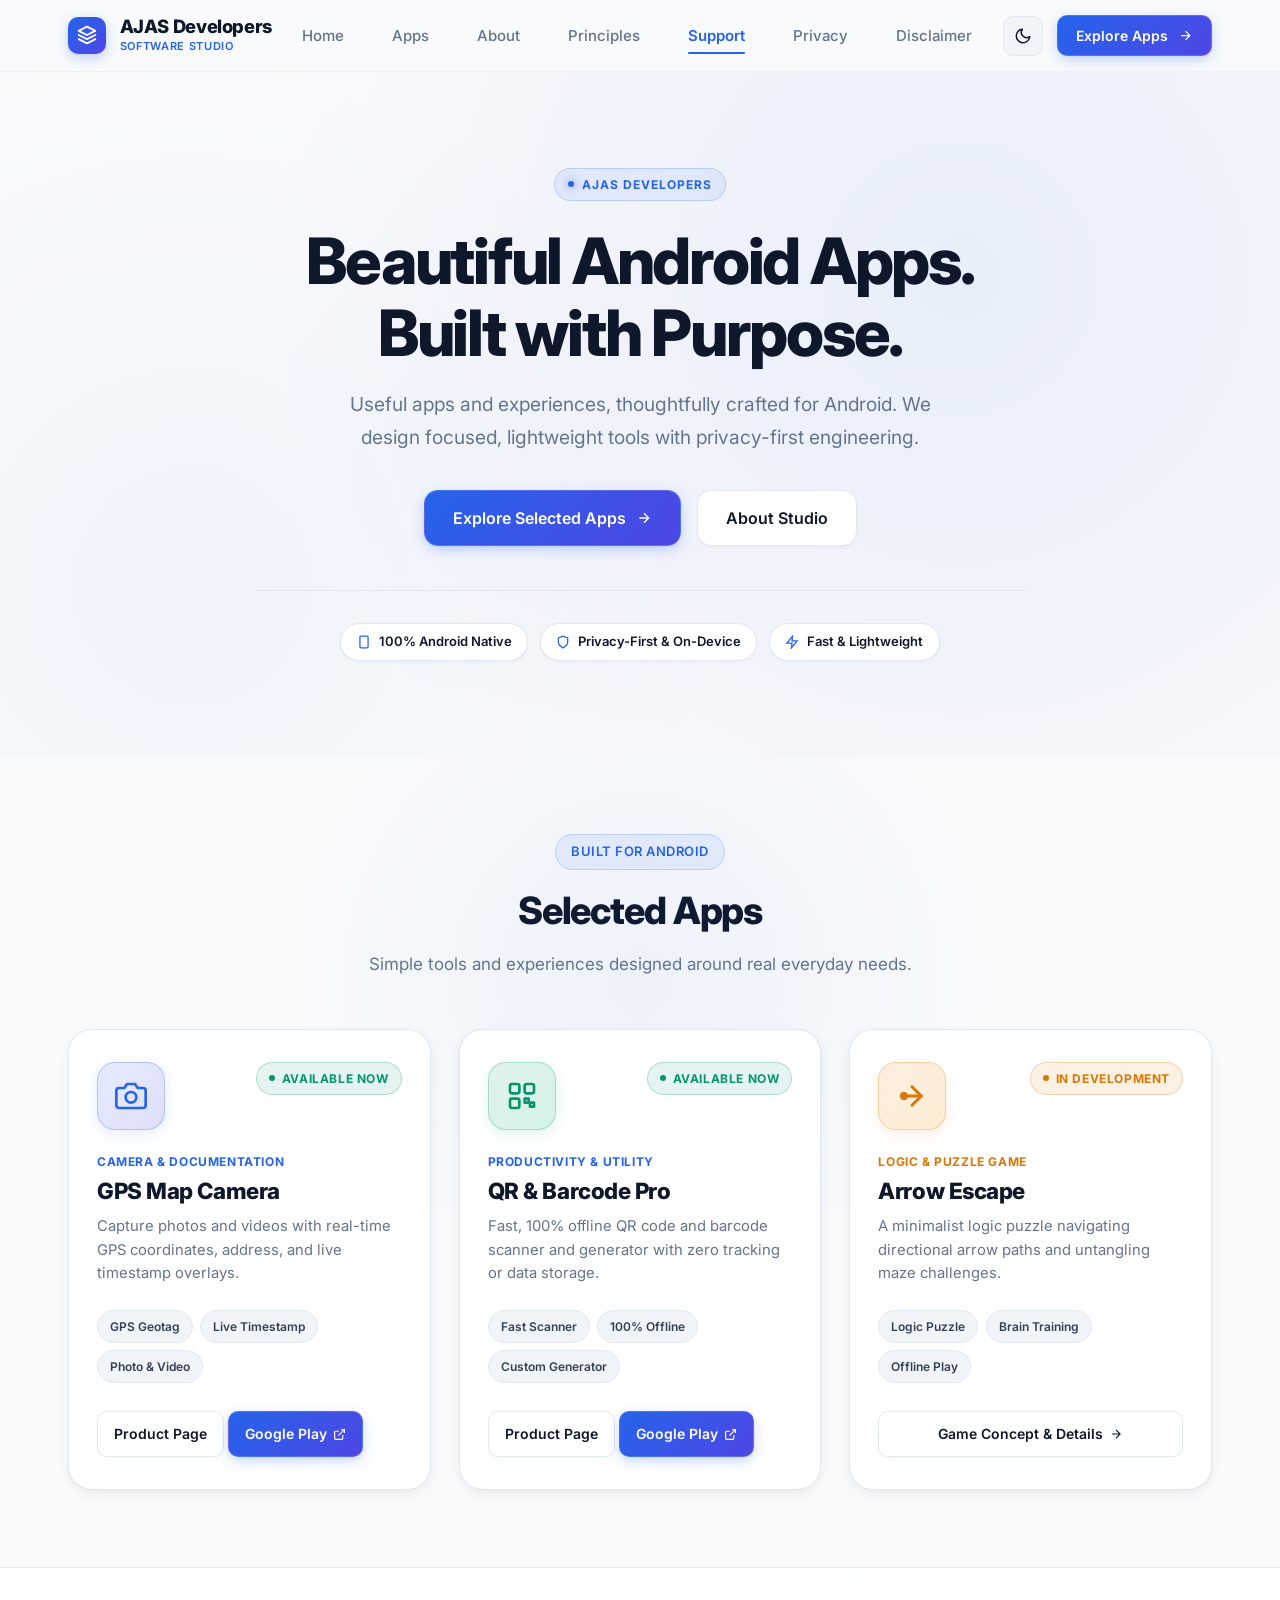
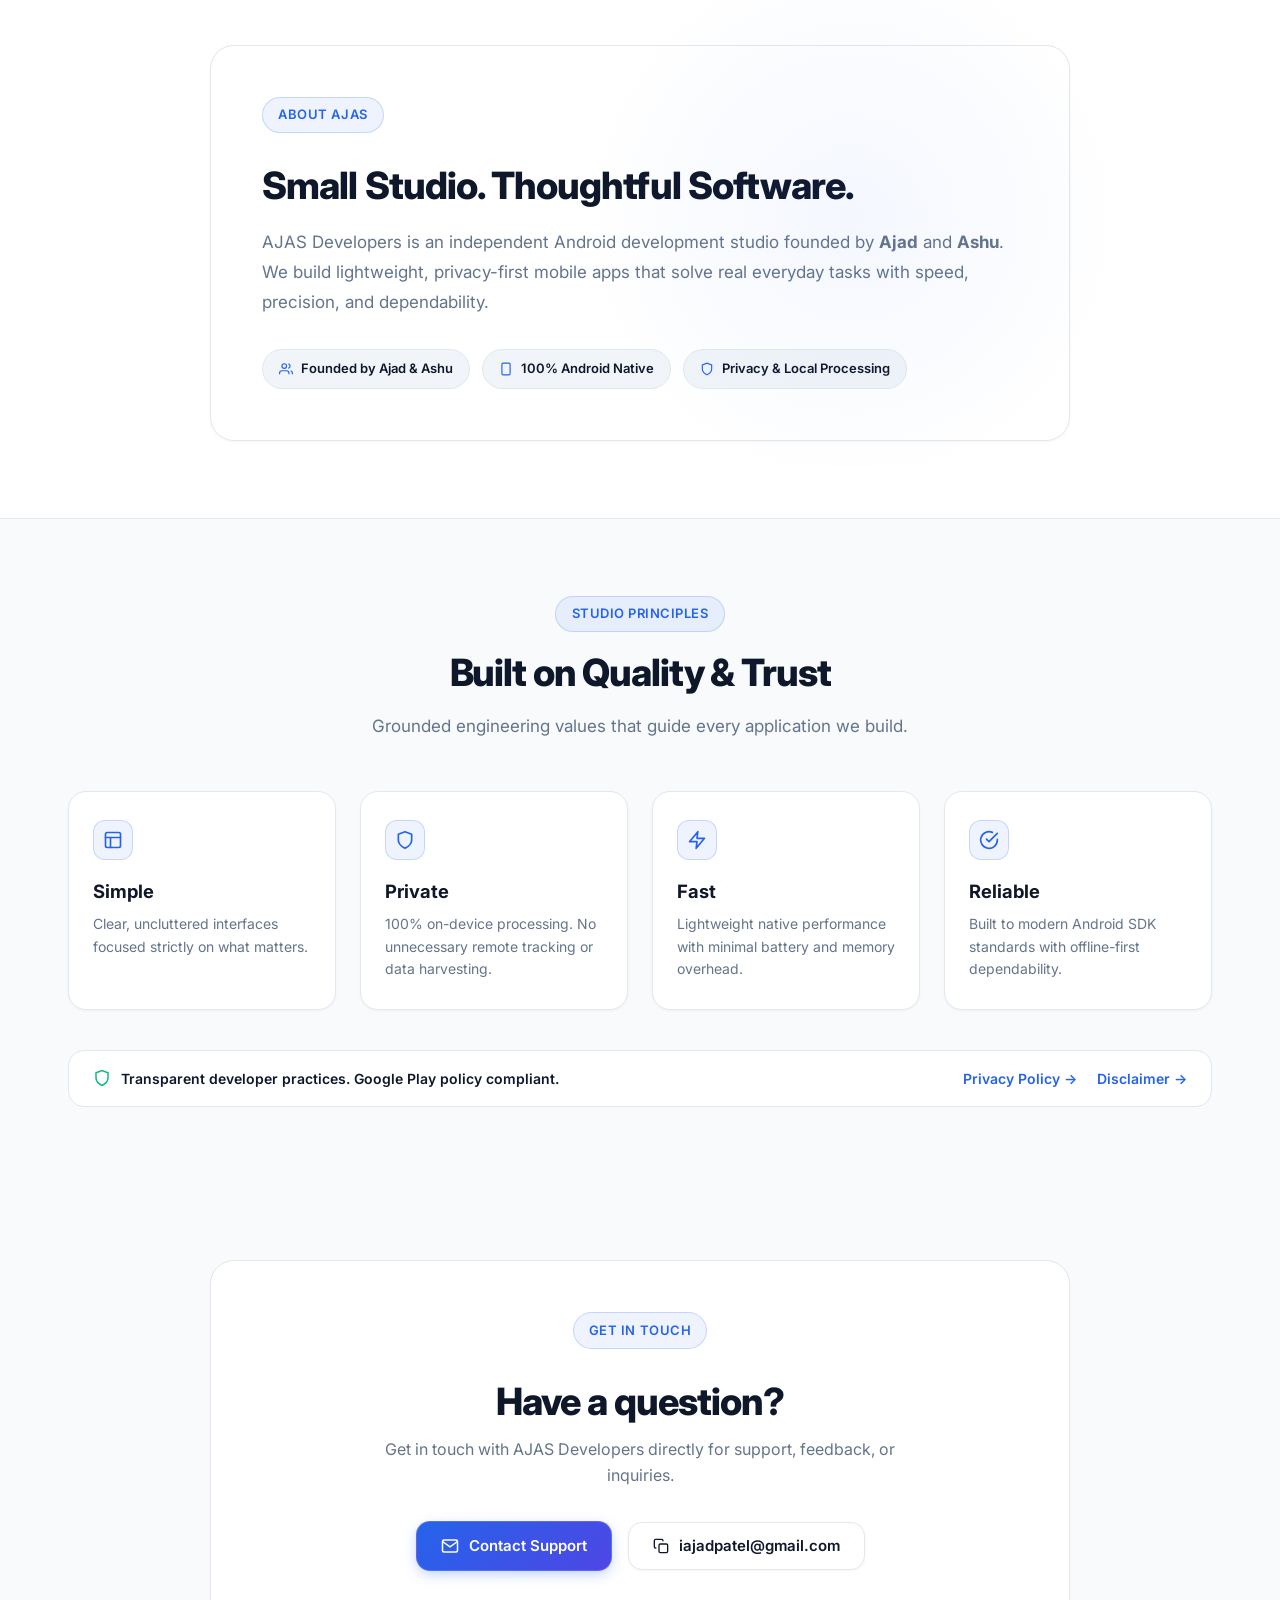
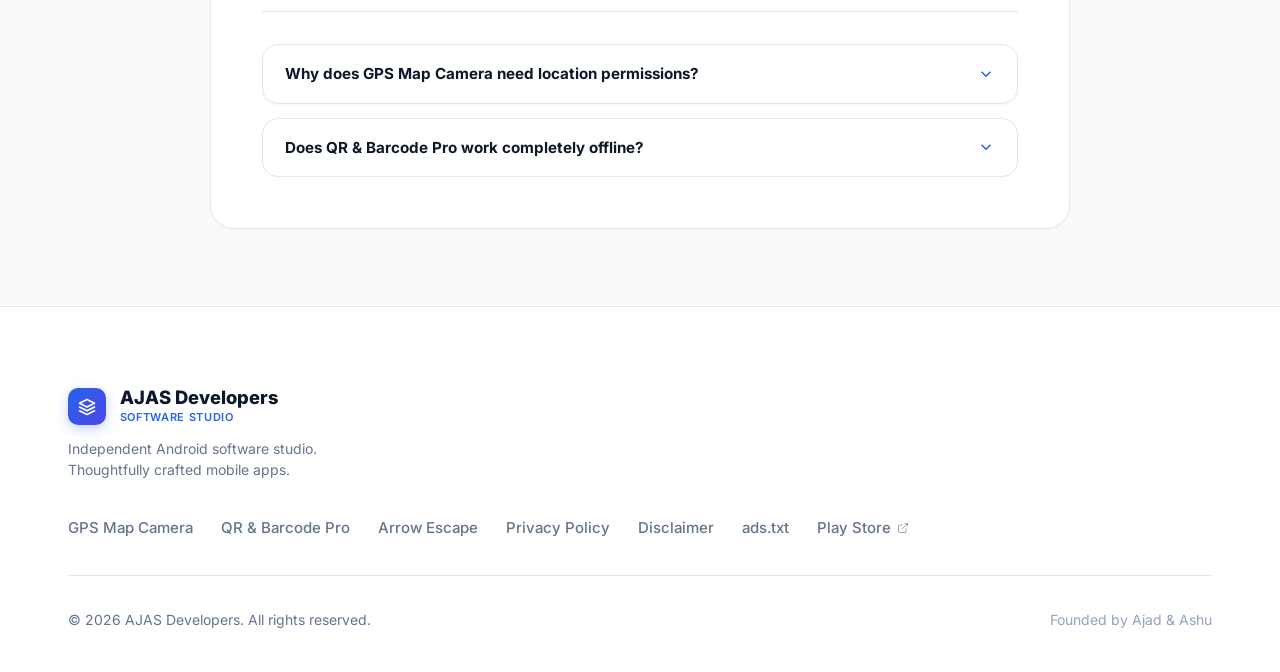
==== commit 300a4f81: "Update index.html" ====
--- a/index.html
+++ b/index.html
@@ -3,25 +3,107 @@
 <head>
   <meta charset="UTF-8" />
   <meta name="viewport" content="width=device-width, initial-scale=1.0" />
-  <title>AJAS Developers | Android Apps</title>
+  <title>AJAS Developers | Independent Android Software Studio</title>
   
+  <!-- Preconnect Fonts -->
+  <link rel="preconnect" href="https://fonts.googleapis.com" />
+  <link rel="preconnect" href="https://fonts.gstatic.com" crossorigin />
+
+  <!-- Theme Flash Prevention -->
+  <script>
+    (function() {
+      try {
+        var saved = localStorage.getItem('ajas_theme');
+        if (saved) {
+          document.documentElement.setAttribute('data-theme', saved);
+        } else if (window.matchMedia && window.matchMedia('(prefers-color-scheme: dark)').matches) {
+          document.documentElement.setAttribute('data-theme', 'dark');
+        } else {
+          document.documentElement.setAttribute('data-theme', 'light');
+        }
+      } catch (e) {}
+    })();
+  </script>
+
   <!-- SEO Meta Tags -->
-  <meta name="description" content="Official website of AJAS Developers. Discover practical, lightweight and user-friendly Android applications." />
+  <meta name="description" content="Official website of AJAS Developers. Discover useful, lightweight, and privacy-conscious Android applications crafted for real-world productivity." />
   <meta name="author" content="AJAS Developers" />
   <meta name="robots" content="index, follow" />
   <link rel="canonical" href="https://ajasdevelopers.in/" />
 
-  <!-- Open Graph / Social Media -->
+  <!-- Open Graph / Facebook -->
   <meta property="og:type" content="website" />
   <meta property="og:url" content="https://ajasdevelopers.in/" />
-  <meta property="og:title" content="AJAS Developers | Android Apps" />
-  <meta property="og:description" content="Official website of AJAS Developers. Discover practical, lightweight and user-friendly Android applications." />
+  <meta property="og:title" content="AJAS Developers | Independent Android Software Studio" />
+  <meta property="og:description" content="Discover useful, lightweight, and privacy-conscious Android applications by AJAS Developers." />
   <meta property="og:site_name" content="AJAS Developers" />
 
   <!-- Twitter Meta -->
   <meta name="twitter:card" content="summary_large_image" />
-  <meta name="twitter:title" content="AJAS Developers | Android Apps" />
-  <meta name="twitter:description" content="Official website of AJAS Developers. Discover practical, lightweight and user-friendly Android applications." />
+  <meta name="twitter:title" content="AJAS Developers | Independent Android Software Studio" />
+  <meta name="twitter:description" content="Discover useful, lightweight, and privacy-conscious Android applications by AJAS Developers." />
+
+  <!-- Structured Data / JSON-LD -->
+  <script type="application/ld+json">
+  [
+    {
+      "@context": "https://schema.org",
+      "@type": "Organization",
+      "name": "AJAS Developers",
+      "url": "https://ajasdevelopers.in/",
+      "description": "Independent Android app development studio creating practical, lightweight, and privacy-first mobile software.",
+      "founders": [
+        {
+          "@type": "Person",
+          "name": "Ajad"
+        },
+        {
+          "@type": "Person",
+          "name": "Ashu"
+        }
+      ],
+      "contactPoint": {
+        "@type": "ContactPoint",
+        "email": "iajadpatel@gmail.com",
+        "contactType": "customer support"
+      }
+    },
+    {
+      "@context": "https://schema.org",
+      "@type": "WebSite",
+      "name": "AJAS Developers",
+      "url": "https://ajasdevelopers.in/"
+    },
+    {
+      "@context": "https://schema.org",
+      "@type": "SoftwareApplication",
+      "name": "GPS Map Camera Photo & Video",
+      "operatingSystem": "Android",
+      "applicationCategory": "PhotoApplication",
+      "description": "Capture photos and videos with real-time GPS location coordinates, reverse-geocoded address, altitude, and timestamps stamped directly onto your media.",
+      "offers": {
+        "@type": "Offer",
+        "price": "0",
+        "priceCurrency": "USD"
+      },
+      "url": "https://play.google.com/store/apps/details?id=com.aistudio.gpscamera.vjqmks"
+    },
+    {
+      "@context": "https://schema.org",
+      "@type": "SoftwareApplication",
+      "name": "QR & Barcode Pro",
+      "operatingSystem": "Android",
+      "applicationCategory": "UtilitiesApplication",
+      "description": "Fast, offline-first QR Code & Barcode Scanner and Generator for Android with zero data collection.",
+      "offers": {
+        "@type": "Offer",
+        "price": "0",
+        "priceCurrency": "USD"
+      },
+      "url": "https://play.google.com/store/apps/details?id=com.yourcompany.code128generator"
+    }
+  ]
+  </script>
 
   <!-- Inline SVG Favicon -->
   <link rel="icon" type="image/svg+xml" href="data:image/svg+xml,<svg xmlns='http://www.w3.org/2000/svg' viewBox='0 0 24 24' fill='none' stroke='%232563EB' stroke-width='2' stroke-linecap='round' stroke-linejoin='round'><polygon points='12 2 2 7 12 12 22 7 12 2'/><polyline points='2 17 12 22 22 17'/><polyline points='2 12 12 17 22 12'/></svg>" />
@@ -33,447 +115,441 @@
   <script src="script.js" defer></script>
 </head>
 <body>
+  <!-- Skip to main content for accessibility -->
+  <a href="#home" class="skip-link">Skip to main content</a>
 
   <!-- Navigation Bar -->
   <nav class="navbar" id="navbar">
     <div class="container nav-container">
       <a href="#home" class="nav-brand" aria-label="AJAS Developers Homepage">
         <div class="brand-icon-wrapper">
-          <svg width="20" height="20" viewBox="0 0 24 24" fill="none" stroke="currentColor" stroke-width="2.2" stroke-linecap="round" stroke-linejoin="round">
+          <svg width="20" height="20" viewBox="0 0 24 24" fill="none" stroke="currentColor" stroke-width="2.2" stroke-linecap="round" stroke-linejoin="round" aria-hidden="true">
             <polygon points="12 2 2 7 12 12 22 7 12 2"/>
             <polyline points="2 17 12 22 22 17"/>
             <polyline points="2 12 12 17 22 12"/>
           </svg>
         </div>
-        <span>AJAS Developers</span>
+        <div class="brand-text-wrap">
+          <span class="brand-title">AJAS Developers</span>
+          <span class="brand-subtitle">Software Studio</span>
+        </div>
       </a>
 
       <ul class="nav-menu" id="navMenu">
         <li><a href="#home" class="nav-link active">Home</a></li>
         <li><a href="#apps" class="nav-link">Apps</a></li>
         <li><a href="#about" class="nav-link">About</a></li>
+        <li><a href="#values" class="nav-link">Principles</a></li>
         <li><a href="#support" class="nav-link">Support</a></li>
         <li><a href="privacy-policy.html" class="nav-link">Privacy</a></li>
+        <li><a href="disclaimer.html" class="nav-link">Disclaimer</a></li>
       </ul>
 
       <div class="nav-actions">
-        <a href="#apps" class="btn btn-primary btn-sm">
-          <span>Our Apps</span>
-          <svg width="16" height="16" viewBox="0 0 24 24" fill="none" stroke="currentColor" stroke-width="2"><path d="M5 12h14M12 5l7 7-7 7"/></svg>
+        <!-- Theme Toggle -->
+        <button id="themeToggleBtn" class="theme-toggle-btn" aria-label="Toggle color theme" title="Toggle theme">
+          <svg width="18" height="18" viewBox="0 0 24 24" fill="none" stroke="currentColor" stroke-width="2" stroke-linecap="round" stroke-linejoin="round" aria-hidden="true">
+            <path d="M21 12.79A9 9 0 1 1 11.21 3 7 7 0 0 0 21 12.79z"></path>
+          </svg>
+        </button>
+
+        <a href="#apps" class="btn btn-primary btn-sm nav-cta-btn">
+          <span>Explore Apps</span>
+          <svg width="15" height="15" viewBox="0 0 24 24" fill="none" stroke="currentColor" stroke-width="2" aria-hidden="true"><path d="M5 12h14M12 5l7 7-7 7"/></svg>
         </a>
 
         <button class="mobile-toggle" id="mobileToggle" aria-label="Toggle Navigation Menu" aria-expanded="false">
-          <svg width="24" height="24" viewBox="0 0 24 24" fill="none" stroke="currentColor" stroke-width="2"><path d="M3 12h18M3 6h18M3 18h18"/></svg>
+          <svg class="icon-menu" width="22" height="22" viewBox="0 0 24 24" fill="none" stroke="currentColor" stroke-width="2" aria-hidden="true"><path d="M3 12h18M3 6h18M3 18h18"/></svg>
+          <svg class="icon-close" width="22" height="22" viewBox="0 0 24 24" fill="none" stroke="currentColor" stroke-width="2" aria-hidden="true"><line x1="18" y1="6" x2="6" y2="18"></line><line x1="6" y1="6" x2="18" y2="18"></line></svg>
         </button>
       </div>
     </div>
   </nav>
 
   <!-- Hero Section -->
-  <section class="section hero-section" id="home">
-    <div class="container hero-container">
-      <div class="hero-content">
-        <div class="hero-badge">
-          <span class="hero-badge-dot"></span>
-          <span>Official Android Developer Website</span>
+  <header class="section hero-section" id="home">
+    <div class="container hero-container-clean">
+      
+      <div class="hero-content-clean">
+        <div class="hero-eyebrow">
+          <span class="hero-eyebrow-dot"></span>
+          <span>AJAS DEVELOPERS</span>
         </div>
 
         <h1 class="hero-title">
-          AJAS Developers
-          <span class="hero-title-highlight">Building simple, useful and reliable Android apps.</span>
+          Beautiful Android Apps.<br />
+          Built with Purpose.
         </h1>
 
         <p class="hero-text">
-          Independent Android app developer focused on creating practical, lightweight and user-friendly mobile applications.
+          Useful apps and experiences, thoughtfully crafted for Android. We design focused, lightweight tools with privacy-first engineering.
         </p>
 
         <div class="hero-buttons">
-          <a href="#apps" class="btn btn-primary">
-            <span>Explore Our Apps</span>
-            <svg width="18" height="18" viewBox="0 0 24 24" fill="none" stroke="currentColor" stroke-width="2"><path d="M5 12h14M12 5l7 7-7 7"/></svg>
+          <a href="#apps" class="btn btn-primary btn-hero-cta">
+            <span>Explore Selected Apps</span>
+            <svg width="16" height="16" viewBox="0 0 24 24" fill="none" stroke="currentColor" stroke-width="2" aria-hidden="true"><path d="M5 12h14M12 5l7 7-7 7"/></svg>
           </a>
-          <a href="#support" class="btn btn-secondary">
-            <span>Get Support</span>
-            <svg width="18" height="18" viewBox="0 0 24 24" fill="none" stroke="currentColor" stroke-width="2"><path d="M18 8A6 6 0 0 0 6 8c0 7-3 9-3 9h18s-3-2-3-9"/><path d="M13.73 21a2 2 0 0 1-3.46 0"/></svg>
+          <a href="#about" class="btn btn-secondary btn-hero-cta">
+            <span>About Studio</span>
           </a>
         </div>
-      </div>
-    </div>
-  </section>
-
-  <!-- Apps Section -->
-  <section class="section section-alt" id="apps">
+
+        <div class="hero-attributes-row">
+          <div class="hero-attr-pill">
+            <svg width="14" height="14" viewBox="0 0 24 24" fill="none" stroke="currentColor" stroke-width="2.2" aria-hidden="true"><rect x="5" y="2" width="14" height="20" rx="2" ry="2"/><line x1="12" y1="18" x2="12.01" y2="18"/></svg>
+            <span>100% Android Native</span>
+          </div>
+          <div class="hero-attr-pill">
+            <svg width="14" height="14" viewBox="0 0 24 24" fill="none" stroke="currentColor" stroke-width="2.2" aria-hidden="true"><path d="M12 22s8-4 8-10V5l-8-3-8 3v7c0 6 8 10 8 10z"/></svg>
+            <span>Privacy-First &amp; On-Device</span>
+          </div>
+          <div class="hero-attr-pill">
+            <svg width="14" height="14" viewBox="0 0 24 24" fill="none" stroke="currentColor" stroke-width="2.2" aria-hidden="true"><polygon points="13 2 3 14 12 14 11 22 21 10 12 10 13 2"/></svg>
+            <span>Fast &amp; Lightweight</span>
+          </div>
+        </div>
+      </div>
+
+    </div>
+  </header>
+
+  <!-- Selected Apps Section -->
+  <section class="section section-apps" id="apps">
     <div class="container">
-      <div class="section-title-wrap">
+      <div class="section-header">
         <div class="section-tag">
-          <svg width="14" height="14" viewBox="0 0 24 24" fill="none" stroke="currentColor" stroke-width="2"><rect x="5" y="2" width="14" height="20" rx="2" ry="2"/><line x1="12" y1="18" x2="12.01" y2="18"/></svg>
-          <span>Applications Showcase</span>
-        </div>
-        <h2 class="section-title">Android Mobile Applications</h2>
-        <p class="section-desc">Practical, lightweight mobile tools designed with user experience and utility in mind.</p>
-      </div>
-
+          <span>BUILT FOR ANDROID</span>
+        </div>
+        <h2 class="section-title">Selected Apps</h2>
+        <p class="section-desc">Simple tools and experiences designed around real everyday needs.</p>
+      </div>
+
+      <!-- Apps Product Grid -->
       <div class="apps-grid">
-        <!-- Featured App Card -->
-        <div class="app-card">
-          <div>
+        
+        <!-- App Card 1: GPS Map Camera Photo & Video -->
+        <article class="app-card" aria-labelledby="appCardHeading1">
+          <div class="app-card-body">
             <div class="app-card-header">
-              <div class="app-icon">
-                <svg width="34" height="34" viewBox="0 0 24 24" fill="none" stroke="currentColor" stroke-width="2" stroke-linecap="round" stroke-linejoin="round">
+              <div class="app-icon-wrap icon-camera">
+                <svg width="32" height="32" viewBox="0 0 24 24" fill="none" stroke="currentColor" stroke-width="2" stroke-linecap="round" stroke-linejoin="round" aria-hidden="true">
                   <path d="M23 19a2 2 0 0 1-2 2H3a2 2 0 0 1-2-2V8a2 2 0 0 1 2-2h4l2-3h6l2 3h4a2 2 0 0 1 2 2z"/>
                   <circle cx="12" cy="13" r="4"/>
                 </svg>
               </div>
-              <span class="app-badge">Available Now</span>
-            </div>
-
-            <h3 class="app-title">GPS Map Camera Photo &amp; Video</h3>
+              <span class="app-status-badge status-live">
+                <span class="status-dot"></span>
+                <span>Available Now</span>
+              </span>
+            </div>
+
+            <div class="app-category">Camera &amp; Documentation</div>
+            <h3 class="app-title" id="appCardHeading1">GPS Map Camera</h3>
             <p class="app-desc">
-              Capture photos and videos with useful GPS and location information directly on your media. Designed for users who need reliable location-aware photo documentation.
+              Capture photos and videos with real-time GPS coordinates, address, and live timestamp overlays.
             </p>
 
             <div class="features-list">
-              <span class="feature-badge">
-                <svg width="12" height="12" viewBox="0 0 24 24" fill="none" stroke="currentColor" stroke-width="2"><path d="M12 2a8 8 0 0 0-8 8c0 5.25 8 12 8 12s8-6.75 8-12a8 8 0 0 0-8-8z"/><circle cx="12" cy="10" r="3"/></svg>
-                GPS Location
-              </span>
-              <span class="feature-badge">
-                <svg width="12" height="12" viewBox="0 0 24 24" fill="none" stroke="currentColor" stroke-width="2"><rect x="3" y="4" width="18" height="18" rx="2" ry="2"/><line x1="16" y1="2" x2="16" y2="6"/><line x1="8" y1="2" x2="8" y2="6"/><line x1="3" y1="10" x2="21" y2="10"/></svg>
-                Date &amp; Time
-              </span>
-              <span class="feature-badge">
-                <svg width="12" height="12" viewBox="0 0 24 24" fill="none" stroke="currentColor" stroke-width="2"><circle cx="12" cy="12" r="10"/><line x1="2" y1="12" x2="22" y2="12"/></svg>
-                Latitude &amp; Longitude
-              </span>
-              <span class="feature-badge">
-                <svg width="12" height="12" viewBox="0 0 24 24" fill="none" stroke="currentColor" stroke-width="2"><path d="M3 9l9-7 9 7v11a2 2 0 0 1-2 2H5a2 2 0 0 1-2-2z"/></svg>
-                Address Stamp
-              </span>
-              <span class="feature-badge">
-                <svg width="12" height="12" viewBox="0 0 24 24" fill="none" stroke="currentColor" stroke-width="2"><polygon points="1 6 1 22 8 18 16 22 23 18 23 2 16 6 8 2 1 6"/></svg>
-                Map Stamp
-              </span>
-              <span class="feature-badge">
-                <svg width="12" height="12" viewBox="0 0 24 24" fill="none" stroke="currentColor" stroke-width="2"><path d="M22 11.08V12a10 10 0 1 1-5.93-9.14"/><polyline points="22 4 12 14.01 9 11.01"/></svg>
-                Easy to Use
-              </span>
-            </div>
-          </div>
-
-          <div>
-            <a href="https://play.google.com/store/apps/details?id=com.aistudio.gpscamera.vjqmks" target="_blank" rel="noopener noreferrer" class="btn btn-primary" style="width: 100%;">
-              <svg width="20" height="20" viewBox="0 0 24 24" fill="currentColor">
-                <path d="M3,20.5V3.5C3,2.91 3.34,2.39 3.84,2.15L13.69,12L3.84,21.85C3.34,21.6 3,21.09 3,20.5M16.81,15.12L18.81,13.97C20.15,13.2 20.15,12.03 18.81,11.26L16.81,10.11L14.81,12.12L16.81,15.12M13.69,12L4.5,2.81L15.39,9.1L13.69,12M13.69,12L15.39,14.9L4.5,21.19L13.69,12Z"/>
-              </svg>
-              <span>View App on Google Play</span>
+              <span class="feature-chip">GPS Geotag</span>
+              <span class="feature-chip">Live Timestamp</span>
+              <span class="feature-chip">Photo &amp; Video</span>
+            </div>
+          </div>
+
+          <div class="app-card-footer">
+            <a href="gps-map-camera.html" class="btn btn-secondary btn-card-action">Product Page</a>
+            <a href="https://play.google.com/store/apps/details?id=com.aistudio.gpscamera.vjqmks" target="_blank" rel="noopener noreferrer" class="btn btn-primary btn-card-action" aria-label="Get GPS Map Camera on Google Play">
+              <span>Google Play</span>
+              <svg width="13" height="13" viewBox="0 0 24 24" fill="none" stroke="currentColor" stroke-width="2.2" aria-hidden="true"><path d="M18 13v6a2 2 0 0 1-2 2H5a2 2 0 0 1-2-2V8a2 2 0 0 1 2-2h6"/><polyline points="15 3 21 3 21 9"/><line x1="10" y1="14" x2="21" y2="3"/></svg>
             </a>
           </div>
-        </div>
-
-        <!-- QR & Barcode Pro App Card -->
-        <div class="app-card">
-          <div>
+        </article>
+
+        <!-- App Card 2: QR & Barcode Pro -->
+        <article class="app-card" aria-labelledby="appCardHeading2">
+          <div class="app-card-body">
             <div class="app-card-header">
-              <div class="app-icon">
-                <svg width="34" height="34" viewBox="0 0 24 24" fill="none" stroke="currentColor" stroke-width="2" stroke-linecap="round" stroke-linejoin="round">
+              <div class="app-icon-wrap icon-qr">
+                <svg width="32" height="32" viewBox="0 0 24 24" fill="none" stroke="currentColor" stroke-width="2" stroke-linecap="round" stroke-linejoin="round" aria-hidden="true">
                   <rect x="3" y="3" width="7" height="7" rx="1.5"></rect>
                   <rect x="14" y="3" width="7" height="7" rx="1.5"></rect>
                   <rect x="3" y="14" width="7" height="7" rx="1.5"></rect>
                   <path d="M14 14h3v3h-3z"></path>
                   <path d="M18 17h3v3h-3z"></path>
-                  <path d="M14 20h3v1h-3z"></path>
-                  <path d="M20 14h1v3h-1z"></path>
                 </svg>
               </div>
-              <span class="app-badge">Available Now</span>
-            </div>
-
-            <h3 class="app-title">QR &amp; Barcode Pro</h3>
+              <span class="app-status-badge status-live">
+                <span class="status-dot"></span>
+                <span>Available Now</span>
+              </span>
+            </div>
+
+            <div class="app-category">Productivity &amp; Utility</div>
+            <h3 class="app-title" id="appCardHeading2">QR &amp; Barcode Pro</h3>
             <p class="app-desc">
-              Fast, offline-first QR Code &amp; Barcode Scanner and Generator for Android. Create, scan, and customize QR codes and barcodes for Wi-Fi, contacts, URLs, text, and products with a privacy-conscious, lightweight design.
+              Fast, 100% offline QR code and barcode scanner and generator with zero tracking or data storage.
             </p>
 
             <div class="features-list">
-              <span class="feature-badge">
-                <svg width="12" height="12" viewBox="0 0 24 24" fill="none" stroke="currentColor" stroke-width="2"><rect x="3" y="3" width="18" height="18" rx="2"/><path d="M7 7h3v3H7zM14 7h3v3h-3zM7 14h3v3H7z"/></svg>
-                QR Code Scanner
-              </span>
-              <span class="feature-badge">
-                <svg width="12" height="12" viewBox="0 0 24 24" fill="none" stroke="currentColor" stroke-width="2"><path d="M3 5v14M7 5v14M11 5v14M15 5v14M17 5v14M21 5v14"/></svg>
-                Barcode Generator
-              </span>
-              <span class="feature-badge">
-                <svg width="12" height="12" viewBox="0 0 24 24" fill="none" stroke="currentColor" stroke-width="2"><path d="M5 12.55a11 11 0 0 1 14.08 0M1.42 9a16 16 0 0 1 21.16 0M8.53 16.11a6 6 0 0 1 6.95 0M12 20h.01"/></svg>
-                Offline Ready
-              </span>
-              <span class="feature-badge">
-                <svg width="12" height="12" viewBox="0 0 24 24" fill="none" stroke="currentColor" stroke-width="2"><path d="M12 22s8-4 8-10V5l-8-3-8 3v7c0 6 8 10 8 10z"/></svg>
-                Privacy First
-              </span>
-              <span class="feature-badge">
-                <svg width="12" height="12" viewBox="0 0 24 24" fill="none" stroke="currentColor" stroke-width="2"><polygon points="12 2 15.09 8.26 22 9.27 17 14.14 18.18 21.02 12 17.77 5.82 21.02 7 14.14 2 9.27 8.91 8.26 12 2"/></svg>
-                Custom Styling
-              </span>
-            </div>
-          </div>
-
-          <div>
-            <a href="https://play.google.com/store/apps/details?id=com.yourcompany.code128generator" target="_blank" rel="noopener noreferrer" class="btn btn-primary" style="width: 100%;">
-              <svg width="20" height="20" viewBox="0 0 24 24" fill="currentColor">
-                <path d="M3,20.5V3.5C3,2.91 3.34,2.39 3.84,2.15L13.69,12L3.84,21.85C3.34,21.6 3,21.09 3,20.5M16.81,15.12L18.81,13.97C20.15,13.2 20.15,12.03 18.81,11.26L16.81,10.11L14.81,12.12L16.81,15.12M13.69,12L4.5,2.81L15.39,9.1L13.69,12M13.69,12L15.39,14.9L4.5,21.19L13.69,12Z"/>
-              </svg>
-              <span>View App on Google Play</span>
+              <span class="feature-chip">Fast Scanner</span>
+              <span class="feature-chip">100% Offline</span>
+              <span class="feature-chip">Custom Generator</span>
+            </div>
+          </div>
+
+          <div class="app-card-footer">
+            <a href="qr-barcode-pro.html" class="btn btn-secondary btn-card-action">Product Page</a>
+            <a href="https://play.google.com/store/apps/details?id=com.yourcompany.code128generator" target="_blank" rel="noopener noreferrer" class="btn btn-primary btn-card-action" aria-label="Get QR and Barcode Pro on Google Play">
+              <span>Google Play</span>
+              <svg width="13" height="13" viewBox="0 0 24 24" fill="none" stroke="currentColor" stroke-width="2.2" aria-hidden="true"><path d="M18 13v6a2 2 0 0 1-2 2H5a2 2 0 0 1-2-2V8a2 2 0 0 1 2-2h6"/><polyline points="15 3 21 3 21 9"/><line x1="10" y1="14" x2="21" y2="3"/></svg>
             </a>
           </div>
-        </div>
-
-        <!-- Upcoming Game Card: Arrow Escape -->
-        <div class="app-card app-card-upcoming">
-          <div>
+        </article>
+
+        <!-- App Card 3: Arrow Escape (Upcoming) -->
+        <article class="app-card app-card-upcoming" aria-labelledby="appCardHeading3">
+          <div class="app-card-body">
             <div class="app-card-header">
-              <div class="app-icon app-icon-upcoming" style="color: #D97706 !important; background: linear-gradient(135deg, #FEF3C7 0%, #FFFBEB 100%) !important; border-color: #FDE68A !important;">
-                <svg width="34" height="34" viewBox="0 0 24 24" fill="none" stroke="currentColor" stroke-width="2.2" stroke-linecap="round" stroke-linejoin="round">
+              <div class="app-icon-wrap icon-game">
+                <svg width="32" height="32" viewBox="0 0 24 24" fill="none" stroke="currentColor" stroke-width="2.2" stroke-linecap="round" stroke-linejoin="round" aria-hidden="true">
                   <path d="M5 12h14"></path>
                   <path d="m12 5 7 7-7 7"></path>
                   <circle cx="6" cy="12" r="2" fill="currentColor"></circle>
                 </svg>
               </div>
-              <span class="app-badge app-badge-upcoming">In Development</span>
-            </div>
-
-            <h3 class="app-title">Arrow Escape</h3>
+              <span class="app-status-badge status-upcoming">
+                <span class="status-dot-amber"></span>
+                <span>In Development</span>
+              </span>
+            </div>
+
+            <div class="app-category category-upcoming">Logic &amp; Puzzle Game</div>
+            <h3 class="app-title" id="appCardHeading3">Arrow Escape</h3>
             <p class="app-desc">
-              An engaging, minimalist logic puzzle game for Android. Navigate directional arrow grids, untangle challenging pathways, and guide arrows to freedom through progressively crafted brain-teaser levels.
+              A minimalist logic puzzle navigating directional arrow paths and untangling maze challenges.
             </p>
 
             <div class="features-list">
-              <span class="feature-badge">
-                <svg width="12" height="12" viewBox="0 0 24 24" fill="none" stroke="currentColor" stroke-width="2"><path d="M12 2v20M17 5H9.5a3.5 3.5 0 0 0 0 7h5a3.5 3.5 0 0 1 0 7H6"/></svg>
-                Logic Puzzle
-              </span>
-              <span class="feature-badge">
-                <svg width="12" height="12" viewBox="0 0 24 24" fill="none" stroke="currentColor" stroke-width="2"><polyline points="9 18 15 12 9 6"/></svg>
-                Arrow Direction Mechanics
-              </span>
-              <span class="feature-badge">
-                <svg width="12" height="12" viewBox="0 0 24 24" fill="none" stroke="currentColor" stroke-width="2"><polygon points="12 2 15.09 8.26 22 9.27 17 14.14 18.18 21.02 12 17.77 5.82 21.02 7 14.14 2 9.27 8.91 8.26 12 2"/></svg>
-                Brain Training
-              </span>
-              <span class="feature-badge">
-                <svg width="12" height="12" viewBox="0 0 24 24" fill="none" stroke="currentColor" stroke-width="2"><path d="M5 12.55a11 11 0 0 1 14.08 0M1.42 9a16 16 0 0 1 21.16 0M8.53 16.11a6 6 0 0 1 6.95 0M12 20h.01"/></svg>
-                Offline Playable
-              </span>
-              <span class="feature-badge">
-                <svg width="12" height="12" viewBox="0 0 24 24" fill="none" stroke="currentColor" stroke-width="2"><circle cx="12" cy="12" r="10"/><path d="M12 6v6l4 2"/></svg>
-                Relaxing &amp; Minimal
-              </span>
-            </div>
-          </div>
-
-          <div>
-            <button class="btn btn-outline" style="width: 100%; cursor: default;" disabled>
-              <span>Coming Soon to Google Play</span>
-            </button>
-          </div>
-        </div>
+              <span class="feature-chip">Logic Puzzle</span>
+              <span class="feature-chip">Brain Training</span>
+              <span class="feature-chip">Offline Play</span>
+            </div>
+          </div>
+
+          <div class="app-card-footer">
+            <a href="arrow-escape.html" class="btn btn-secondary btn-card-action" style="width: 100%;">
+              <span>Game Concept &amp; Details</span>
+              <svg width="14" height="14" viewBox="0 0 24 24" fill="none" stroke="currentColor" stroke-width="2" aria-hidden="true"><path d="M5 12h14M12 5l7 7-7 7"/></svg>
+            </a>
+          </div>
+        </article>
+
       </div>
     </div>
   </section>
 
-  <!-- About Section -->
-  <section class="section" id="about">
+  <!-- Concise About Section -->
+  <section class="section section-about" id="about">
     <div class="container">
-      <div class="about-card">
-        <div class="about-content">
+      <div class="about-compact-card">
+        <div class="about-compact-content">
           <div class="section-tag">
-            <svg width="14" height="14" viewBox="0 0 24 24" fill="none" stroke="currentColor" stroke-width="2"><path d="M20 21v-2a4 4 0 0 0-4-4H8a4 4 0 0 0-4 4v2"/><circle cx="12" cy="7" r="4"/></svg>
-            <span>Developer Overview</span>
-          </div>
-
-          <h2 class="section-title">About AJAS Developers</h2>
-
-          <p style="font-size: 1.05rem; color: var(--text-main); margin-bottom: 1rem; line-height: 1.75;">
-            AJAS Developers is an independent Android development initiative founded by two individual developers, Ajad and Ashu. Together, we focus on creating simple, practical and reliable mobile applications designed to solve everyday needs.
+            <span>ABOUT AJAS</span>
+          </div>
+          <h2 class="about-compact-title">Small Studio. Thoughtful Software.</h2>
+          <p class="about-compact-text">
+            AJAS Developers is an independent Android development studio founded by <strong>Ajad</strong> and <strong>Ashu</strong>. We build lightweight, privacy-first mobile apps that solve real everyday tasks with speed, precision, and dependability.
           </p>
-
-          <p style="color: var(--text-muted); line-height: 1.75; margin-bottom: 2rem;">
-            We believe useful apps should be easy to understand, lightweight, privacy-conscious and enjoyable to use. From idea and design to development and improvement, we work together to build meaningful Android experiences for our users.
+          <div class="about-compact-meta">
+            <span class="about-meta-pill">
+              <svg width="14" height="14" viewBox="0 0 24 24" fill="none" stroke="currentColor" stroke-width="2" aria-hidden="true"><path d="M17 21v-2a4 4 0 0 0-4-4H5a4 4 0 0 0-4 4v2"/><circle cx="9" cy="7" r="4"/><path d="M23 21v-2a4 4 0 0 0-3-3.87"/><path d="M16 3.13a4 4 0 0 1 0 7.75"/></svg>
+              <span>Founded by Ajad &amp; Ashu</span>
+            </span>
+            <span class="about-meta-pill">
+              <svg width="14" height="14" viewBox="0 0 24 24" fill="none" stroke="currentColor" stroke-width="2" aria-hidden="true"><rect x="5" y="2" width="14" height="20" rx="2" ry="2"/><line x1="12" y1="18" x2="12.01" y2="18"/></svg>
+              <span>100% Android Native</span>
+            </span>
+            <span class="about-meta-pill">
+              <svg width="14" height="14" viewBox="0 0 24 24" fill="none" stroke="currentColor" stroke-width="2" aria-hidden="true"><path d="M12 22s8-4 8-10V5l-8-3-8 3v7c0 6 8 10 8 10z"/></svg>
+              <span>Privacy &amp; Local Processing</span>
+            </span>
+          </div>
+        </div>
+      </div>
+    </div>
+  </section>
+
+  <!-- Studio Principles & Trust (Consolidated Minimal Row) -->
+  <section class="section section-values" id="values">
+    <div class="container">
+      <div class="section-header">
+        <div class="section-tag">
+          <span>STUDIO PRINCIPLES</span>
+        </div>
+        <h2 class="section-title">Built on Quality &amp; Trust</h2>
+        <p class="section-desc">Grounded engineering values that guide every application we build.</p>
+      </div>
+
+      <div class="values-compact-grid">
+        <div class="value-item">
+          <div class="value-item-icon">
+            <svg width="20" height="20" viewBox="0 0 24 24" fill="none" stroke="currentColor" stroke-width="2" stroke-linecap="round" stroke-linejoin="round">
+              <rect x="3" y="3" width="18" height="18" rx="2" ry="2"/>
+              <line x1="3" y1="9" x2="21" y2="9"/>
+              <line x1="9" y1="21" x2="9" y2="9"/>
+            </svg>
+          </div>
+          <h3 class="value-item-title">Simple</h3>
+          <p class="value-item-desc">Clear, uncluttered interfaces focused strictly on what matters.</p>
+        </div>
+
+        <div class="value-item">
+          <div class="value-item-icon">
+            <svg width="20" height="20" viewBox="0 0 24 24" fill="none" stroke="currentColor" stroke-width="2" stroke-linecap="round" stroke-linejoin="round">
+              <path d="M12 22s8-4 8-10V5l-8-3-8 3v7c0 6 8 10 8 10z"/>
+            </svg>
+          </div>
+          <h3 class="value-item-title">Private</h3>
+          <p class="value-item-desc">100% on-device processing. No unnecessary remote tracking or data harvesting.</p>
+        </div>
+
+        <div class="value-item">
+          <div class="value-item-icon">
+            <svg width="20" height="20" viewBox="0 0 24 24" fill="none" stroke="currentColor" stroke-width="2" stroke-linecap="round" stroke-linejoin="round">
+              <polygon points="13 2 3 14 12 14 11 22 21 10 12 10 13 2"/>
+            </svg>
+          </div>
+          <h3 class="value-item-title">Fast</h3>
+          <p class="value-item-desc">Lightweight native performance with minimal battery and memory overhead.</p>
+        </div>
+
+        <div class="value-item">
+          <div class="value-item-icon">
+            <svg width="20" height="20" viewBox="0 0 24 24" fill="none" stroke="currentColor" stroke-width="2" stroke-linecap="round" stroke-linejoin="round">
+              <path d="M22 11.08V12a10 10 0 1 1-5.93-9.14"/>
+              <polyline points="22 4 12 14.01 9 11.01"/>
+            </svg>
+          </div>
+          <h3 class="value-item-title">Reliable</h3>
+          <p class="value-item-desc">Built to modern Android SDK standards with offline-first dependability.</p>
+        </div>
+      </div>
+
+      <!-- Clean Legal & Transparency Row -->
+      <div class="legal-compact-bar">
+        <div class="legal-compact-text">
+          <svg width="18" height="18" viewBox="0 0 24 24" fill="none" stroke="currentColor" stroke-width="2" aria-hidden="true"><path d="M12 22s8-4 8-10V5l-8-3-8 3v7c0 6 8 10 8 10z"/></svg>
+          <span>Transparent developer practices. Google Play policy compliant.</span>
+        </div>
+        <div class="legal-compact-links">
+          <a href="privacy-policy.html" class="legal-text-link">Privacy Policy &rarr;</a>
+          <a href="disclaimer.html" class="legal-text-link">Disclaimer &rarr;</a>
+        </div>
+      </div>
+    </div>
+  </section>
+
+  <!-- Clean Contact & Support Section -->
+  <section class="section section-support" id="support">
+    <div class="container">
+      <div class="support-compact-card">
+        <div class="support-compact-header">
+          <div class="section-tag">
+            <span>GET IN TOUCH</span>
+          </div>
+          <h2 class="support-compact-title">Have a question?</h2>
+          <p class="support-compact-desc">
+            Get in touch with AJAS Developers directly for support, feedback, or inquiries.
           </p>
-
-          <!-- Developer Profile Cards -->
-          <div class="developers-grid">
-            <div class="developer-card">
-              <div class="developer-avatar">
-                <svg width="26" height="26" viewBox="0 0 24 24" fill="none" stroke="currentColor" stroke-width="2" stroke-linecap="round" stroke-linejoin="round">
-                  <path d="M20 21v-2a4 4 0 0 0-4-4H8a4 4 0 0 0-4 4v2"/>
-                  <circle cx="12" cy="7" r="4"/>
-                </svg>
-                <span class="developer-initial">A</span>
-              </div>
-              <div class="developer-info">
-                <h3 class="developer-name">AJAD</h3>
-                <span class="developer-role">Co-Founder &amp; Developer</span>
-              </div>
-            </div>
-
-            <div class="developer-card">
-              <div class="developer-avatar">
-                <svg width="26" height="26" viewBox="0 0 24 24" fill="none" stroke="currentColor" stroke-width="2" stroke-linecap="round" stroke-linejoin="round">
-                  <path d="M20 21v-2a4 4 0 0 0-4-4H8a4 4 0 0 0-4 4v2"/>
-                  <circle cx="12" cy="7" r="4"/>
-                </svg>
-                <span class="developer-initial">A</span>
-              </div>
-              <div class="developer-info">
-                <h3 class="developer-name">ASHU</h3>
-                <span class="developer-role">Co-Founder &amp; Developer</span>
-              </div>
-            </div>
-          </div>
-
-          <div class="about-features-grid">
-            <div class="about-feature-item">
-              <div class="about-feature-icon">
-                <svg width="20" height="20" viewBox="0 0 24 24" fill="none" stroke="currentColor" stroke-width="2"><path d="M12 22s8-4 8-10V5l-8-3-8 3v7c0 6 8 10 8 10z"/></svg>
-              </div>
-              <h3 class="about-feature-title">Reliable &amp; Secure</h3>
-              <p class="about-feature-desc">Built adhering strictly to Android security guidelines and best practices.</p>
-            </div>
-
-            <div class="about-feature-item">
-              <div class="about-feature-icon">
-                <svg width="20" height="20" viewBox="0 0 24 24" fill="none" stroke="currentColor" stroke-width="2"><polygon points="13 2 3 14 12 14 11 22 21 10 12 10 13 2"/></svg>
-              </div>
-              <h3 class="about-feature-title">Fast &amp; Lightweight</h3>
-              <p class="about-feature-desc">Optimized code footprint to conserve battery life and memory storage.</p>
-            </div>
-
-            <div class="about-feature-item">
-              <div class="about-feature-icon">
-                <svg width="20" height="20" viewBox="0 0 24 24" fill="none" stroke="currentColor" stroke-width="2"><circle cx="12" cy="12" r="10"/><path d="M8 14s1.5 2 4 2 4-2 4-2"/><line x1="9" y1="9" x2="9.01" y2="9"/><line x1="15" y1="9" x2="15.01" y2="9"/></svg>
-              </div>
-              <h3 class="about-feature-title">User Centric</h3>
-              <p class="about-feature-desc">Clean interfaces designed for effortless day-to-day operation.</p>
-            </div>
-          </div>
-        </div>
-      </div>
-    </div>
-  </section>
-
-  <!-- Support Section -->
-  <section class="section section-alt" id="support">
-    <div class="container">
-      <div class="support-card">
-        <div class="support-icon-wrap">
-          <svg width="36" height="36" viewBox="0 0 24 24" fill="none" stroke="currentColor" stroke-width="2" stroke-linecap="round" stroke-linejoin="round">
-            <path d="M4 4h16c1.1 0 2 .9 2 2v12c0 1.1-.9 2-2 2H4c-1.1 0-2-.9-2-2V6c0-1.1.9-2 2-2z"/>
-            <polyline points="22,6 12,13 2,6"/>
-          </svg>
-        </div>
-
-        <h2 class="section-title">App Support &amp; Help</h2>
-
-        <p class="section-desc" style="max-width: 550px; margin: 0 auto;">
-          Need help with one of our apps? Contact us and we'll do our best to assist you.
-        </p>
-
-        <div class="email-box">
-          <svg width="18" height="18" viewBox="0 0 24 24" fill="none" stroke="currentColor" stroke-width="2"><path d="M4 4h16c1.1 0 2 .9 2 2v12c0 1.1-.9 2-2 2H4c-1.1 0-2-.9-2-2V6c0-1.1.9-2 2-2z"/><polyline points="22,6 12,13 2,6"/></svg>
-          <span id="supportEmailText">iajadpatel@gmail.com</span>
-        </div>
-
-        <div style="display: flex; justify-content: center; flex-wrap: wrap; gap: 1rem;">
-          <a href="mailto:iajadpatel@gmail.com?subject=App%20Support%20Request" class="btn btn-primary">
-            <svg width="18" height="18" viewBox="0 0 24 24" fill="none" stroke="currentColor" stroke-width="2"><path d="M22 2L11 13"/><polygon points="22 2 15 22 11 13 2 9 22 2"/></svg>
+        </div>
+
+        <div class="support-compact-actions">
+          <a href="mailto:iajadpatel@gmail.com?subject=AJAS%20Developers%20App%20Support" class="btn btn-primary btn-contact-action" aria-label="Send email to iajadpatel@gmail.com">
+            <svg width="18" height="18" viewBox="0 0 24 24" fill="none" stroke="currentColor" stroke-width="2" aria-hidden="true"><path d="M4 4h16c1.1 0 2 .9 2 2v12c0 1.1-.9 2-2 2H4c-1.1 0-2-.9-2-2V6c0-1.1.9-2 2-2z"/><polyline points="22,6 12,13 2,6"/></svg>
             <span>Contact Support</span>
           </a>
 
-          <button id="copyEmailBtn" class="btn btn-secondary" aria-label="Copy Email Address">
-            <svg width="18" height="18" viewBox="0 0 24 24" fill="none" stroke="currentColor" stroke-width="2"><rect x="9" y="9" width="13" height="13" rx="2" ry="2"/><path d="M5 15H4a2 2 0 0 1-2-2V4a2 2 0 0 1 2-2h9a2 2 0 0 1 2 2v1"/></svg>
-            <span>Copy Email</span>
+          <button id="copyEmailBtn" class="btn btn-secondary btn-contact-action" aria-label="Copy Support Email Address to clipboard">
+            <svg width="16" height="16" viewBox="0 0 24 24" fill="none" stroke="currentColor" stroke-width="2" aria-hidden="true"><rect x="9" y="9" width="13" height="13" rx="2" ry="2"/><path d="M5 15H4a2 2 0 0 1-2-2V4a2 2 0 0 1 2-2h9a2 2 0 0 1 2 2v1"/></svg>
+            <span id="supportEmailText">iajadpatel@gmail.com</span>
           </button>
         </div>
+
+        <!-- Compact FAQ Toggle Area -->
+        <div class="support-faq-wrapper">
+          <div class="faq-list">
+            <div class="faq-item">
+              <button class="faq-question" aria-expanded="false">
+                <span>Why does GPS Map Camera need location permissions?</span>
+                <svg class="faq-icon" width="18" height="18" viewBox="0 0 24 24" fill="none" stroke="currentColor" stroke-width="2" aria-hidden="true"><polyline points="6 9 12 15 18 9"/></svg>
+              </button>
+              <div class="faq-answer">
+                Location permissions are used on-device solely to determine real-time coordinates, altitude, and street address to stamp onto your media. Location data is never uploaded to external servers.
+              </div>
+            </div>
+
+            <div class="faq-item">
+              <button class="faq-question" aria-expanded="false">
+                <span>Does QR &amp; Barcode Pro work completely offline?</span>
+                <svg class="faq-icon" width="18" height="18" viewBox="0 0 24 24" fill="none" stroke="currentColor" stroke-width="2" aria-hidden="true"><polyline points="6 9 12 15 18 9"/></svg>
+              </button>
+              <div class="faq-answer">
+                Yes. QR &amp; Barcode Pro performs 100% on-device optical character and barcode processing with zero internet connection required.
+              </div>
+            </div>
+          </div>
+        </div>
       </div>
     </div>
   </section>
 
-  <!-- Legal & Compliance Links Section -->
-  <section class="section" style="padding-top: 1rem; padding-bottom: 5rem;">
+  <!-- Minimalist Clean Footer -->
+  <footer class="footer" role="contentinfo">
     <div class="container">
-      <div class="section-title-wrap" style="margin-bottom: 2rem;">
-        <h2 class="section-title" style="font-size: 1.5rem;">Legal &amp; Privacy Transparency</h2>
-        <p class="section-desc">We respect user privacy and adhere to Google Play Developer Policies.</p>
-      </div>
-
-      <div class="legal-cards-grid">
-        <a href="privacy-policy.html" class="legal-card">
-          <div>
-            <div style="display: flex; align-items: center; gap: 0.75rem; margin-bottom: 0.75rem; color: var(--accent-blue);">
-              <svg width="22" height="22" viewBox="0 0 24 24" fill="none" stroke="currentColor" stroke-width="2"><path d="M12 22s8-4 8-10V5l-8-3-8 3v7c0 6 8 10 8 10z"/></svg>
-              <h3 style="font-weight: 700; color: var(--text-main);">Privacy Policy</h3>
-            </div>
-            <p style="font-size: 0.875rem; color: var(--text-muted); line-height: 1.6;">
-              Read our full Privacy Policy explaining how we handle device permissions, location information, and user data safety.
-            </p>
-          </div>
-          <div style="margin-top: 1.25rem; font-size: 0.875rem; font-weight: 600; color: var(--accent-blue); display: flex; align-items: center; gap: 0.35rem;">
-            <span>Read Privacy Policy</span>
-            <svg width="14" height="14" viewBox="0 0 24 24" fill="none" stroke="currentColor" stroke-width="2"><path d="M5 12h14M12 5l7 7-7 7"/></svg>
-          </div>
-        </a>
-
-        <a href="disclaimer.html" class="legal-card">
-          <div>
-            <div style="display: flex; align-items: center; gap: 0.75rem; margin-bottom: 0.75rem; color: var(--accent-blue);">
-              <svg width="22" height="22" viewBox="0 0 24 24" fill="none" stroke="currentColor" stroke-width="2"><circle cx="12" cy="12" r="10"/><line x1="12" y1="8" x2="12" y2="12"/><line x1="12" y1="16" x2="12.01" y2="16"/></svg>
-              <h3 style="font-weight: 700; color: var(--text-main);">App Disclaimer</h3>
-            </div>
-            <p style="font-size: 0.875rem; color: var(--text-muted); line-height: 1.6;">
-              Understand terms regarding application usage, accuracy of GPS location stamps, and general developer disclaimers.
-            </p>
-          </div>
-          <div style="margin-top: 1.25rem; font-size: 0.875rem; font-weight: 600; color: var(--accent-blue); display: flex; align-items: center; gap: 0.35rem;">
-            <span>Read Disclaimer</span>
-            <svg width="14" height="14" viewBox="0 0 24 24" fill="none" stroke="currentColor" stroke-width="2"><path d="M5 12h14M12 5l7 7-7 7"/></svg>
-          </div>
-        </a>
-      </div>
-    </div>
-  </section>
-
-  <!-- Footer -->
-  <footer class="footer">
-    <div class="container">
-      <div class="footer-top">
-        <div class="footer-brand">
-          <div style="display: flex; align-items: center; gap: 0.75rem; margin-bottom: 0.875rem;">
-            <div class="brand-icon-wrapper" style="width: 2rem; height: 2rem;">
-              <svg width="16" height="16" viewBox="0 0 24 24" fill="none" stroke="currentColor" stroke-width="2"><polygon points="12 2 2 7 12 12 22 7 12 2"/><polyline points="2 17 12 22 22 17"/><polyline points="2 12 12 17 22 12"/></svg>
-            </div>
-            <span style="font-weight: 700; font-size: 1.15rem; color: var(--text-main);">AJAS Developers</span>
-          </div>
-          <p style="font-size: 0.875rem; color: var(--text-muted); line-height: 1.6;">
-            Building simple, useful and reliable Android applications.
+      <div class="footer-minimal-grid">
+        <!-- Brand & Summary -->
+        <div class="footer-brand-block">
+          <a href="#home" class="footer-brand-link" aria-label="AJAS Developers Home">
+            <div class="brand-icon-wrapper">
+              <svg width="18" height="18" viewBox="0 0 24 24" fill="none" stroke="currentColor" stroke-width="2.2" stroke-linecap="round" stroke-linejoin="round" aria-hidden="true">
+                <polygon points="12 2 2 7 12 12 22 7 12 2"/>
+                <polyline points="2 17 12 22 22 17"/>
+                <polyline points="2 12 12 17 22 12"/>
+              </svg>
+            </div>
+            <div class="brand-text-wrap">
+              <span class="brand-title">AJAS Developers</span>
+              <span class="brand-subtitle">Software Studio</span>
+            </div>
+          </a>
+          <p class="footer-minimal-desc">
+            Independent Android software studio. Thoughtfully crafted mobile apps.
           </p>
         </div>
 
-        <ul class="footer-nav">
-          <li><a href="#apps" class="footer-link">Apps</a></li>
-          <li><a href="#support" class="footer-link">Support</a></li>
-          <li><a href="privacy-policy.html" class="footer-link">Privacy Policy</a></li>
-          <li><a href="disclaimer.html" class="footer-link">Disclaimer</a></li>
-        </ul>
-      </div>
-
-      <div class="footer-bottom">
-        <div>
+        <!-- Essential Navigation Links -->
+        <div class="footer-links-row">
+          <a href="gps-map-camera.html" class="footer-link">GPS Map Camera</a>
+          <a href="qr-barcode-pro.html" class="footer-link">QR &amp; Barcode Pro</a>
+          <a href="arrow-escape.html" class="footer-link">Arrow Escape</a>
+          <a href="privacy-policy.html" class="footer-link">Privacy Policy</a>
+          <a href="disclaimer.html" class="footer-link">Disclaimer</a>
+          <a href="ads.txt" target="_blank" class="footer-link">ads.txt</a>
+          <a href="https://play.google.com/store/apps/developer?id=AJAS+Developers" target="_blank" rel="noopener noreferrer" class="footer-link footer-link-ext">
+            <span>Play Store</span>
+            <svg width="12" height="12" viewBox="0 0 24 24" fill="none" stroke="currentColor" stroke-width="2" aria-hidden="true"><path d="M18 13v6a2 2 0 0 1-2 2H5a2 2 0 0 1-2-2V8a2 2 0 0 1 2-2h6"/><polyline points="15 3 21 3 21 9"/><line x1="10" y1="14" x2="21" y2="3"/></svg>
+          </a>
+        </div>
+      </div>
+
+      <!-- Footer Bottom Bar -->
+      <div class="footer-bottom-bar">
+        <div class="footer-copyright">
           &copy; <span id="currentYear">2026</span> AJAS Developers. All rights reserved.
         </div>
-
-        <div class="developer-badge">
-          <svg width="14" height="14" viewBox="0 0 24 24" fill="none" stroke="#059669" stroke-width="2"><path d="M22 11.08V12a10 10 0 1 1-5.93-9.14"/><polyline points="22 4 12 14.01 9 11.01"/></svg>
-          <span>Official Developer Website</span>
+        <div class="footer-bottom-meta">
+          <span>Founded by Ajad &amp; Ashu</span>
         </div>
       </div>
     </div>
--- a/style.css
+++ b/style.css
@@ -1,55 +1,102 @@
 /* ==========================================================================
-   AJAS Developers - Official Website Stylesheet
+   AJAS Developers - Premium Software Studio Stylesheet
    Domain: https://ajasdevelopers.in
-   Design: Bright, Elegant, Premium Light Developer Aesthetic
+   Aesthetics: Apple + Linear + Material 3 + Modern SaaS
    ========================================================================== */
 
-/* --- CSS Variables & Theme (Bright Light Palette) --- */
+@import url('https://fonts.googleapis.com/css2?family=Inter:wght@300;400;500;600;700;800&display=swap');
+
+/* --- CSS Variables & Design Tokens (Light-First System) --- */
 :root {
-  /* Backgrounds */
-  --bg-main: #FFFFFF;
-  --bg-section-alt: #F8FAFC;
+  /* Color Palette - Light Mode */
+  --bg-main: #F8FAFC;
   --bg-surface: #FFFFFF;
   --bg-card: #FFFFFF;
   --bg-card-hover: #FFFFFF;
-  --bg-glass: rgba(255, 255, 255, 0.9);
-
-  /* Borders & Shadows */
+  --bg-glass: rgba(255, 255, 255, 0.85);
+  --bg-input: #F1F5F9;
+  --bg-chip: #F1F5F9;
+
+  /* Typography Colors */
+  --text-main: #0F172A;
+  --text-body: #334155;
+  --text-muted: #64748B;
+  --text-dim: #94A3B8;
+
+  /* Accent & Brand Colors */
+  --accent-blue: #2563EB;
+  --accent-blue-hover: #1D4ED8;
+  --accent-indigo: #4F46E5;
+  --accent-cyan: #0284C7;
+  --accent-emerald: #059669;
+  --accent-amber: #D97706;
+  --accent-glow: rgba(37, 99, 235, 0.1);
+
+  /* Borders */
   --border-color: #E2E8F0;
-  --border-subtle: rgba(226, 232, 240, 0.8);
-  --border-highlight: rgba(37, 99, 235, 0.3);
-  
-  --shadow-sm: 0 1px 3px rgba(15, 23, 42, 0.05);
-  --shadow-md: 0 4px 16px -2px rgba(15, 23, 42, 0.06), 0 2px 6px -1px rgba(15, 23, 42, 0.04);
-  --shadow-lg: 0 12px 32px -4px rgba(15, 23, 42, 0.08), 0 4px 12px -2px rgba(15, 23, 42, 0.04);
-  --shadow-hover: 0 20px 40px -6px rgba(37, 99, 235, 0.12), 0 8px 16px -4px rgba(15, 23, 42, 0.06);
-
-  /* Accent Colors */
-  --accent-blue: #2563EB;
-  --accent-indigo: #4F46E5;
-  --accent-violet: #7C3AED;
-  --accent-sky: #0284C7;
-  --accent-glow: rgba(37, 99, 235, 0.08);
-
-  /* Text Colors */
-  --text-main: #0F172A;     /* Deep navy for headings */
-  --text-body: #334155;     /* Dark charcoal/slate for body text */
-  --text-muted: #475569;    /* Slate for secondary text */
-  --text-dim: #64748B;      /* Dimmed slate */
-
-  /* Typography & Radius */
-  --font-family: 'Inter', system-ui, -apple-system, BlinkMacSystemFont, "Segoe UI", Roboto, Oxygen, Ubuntu, Cantarell, sans-serif;
-  --radius-sm: 8px;
-  --radius-md: 12px;
+  --border-subtle: #F1F5F9;
+  --border-highlight: rgba(37, 99, 235, 0.35);
+
+  /* Shadows */
+  --shadow-sm: 0 1px 3px rgba(15, 23, 42, 0.04);
+  --shadow-md: 0 4px 16px -2px rgba(15, 23, 42, 0.06), 0 2px 6px -1px rgba(15, 23, 42, 0.03);
+  --shadow-lg: 0 12px 32px -4px rgba(15, 23, 42, 0.08), 0 4px 12px -2px rgba(15, 23, 42, 0.03);
+  --shadow-hover: 0 20px 40px -8px rgba(37, 99, 235, 0.14), 0 8px 16px -4px rgba(15, 23, 42, 0.05);
+
+  /* Typography & Layout */
+  --font-family: 'Inter', -apple-system, BlinkMacSystemFont, "Segoe UI", Roboto, Oxygen, Ubuntu, Cantarell, sans-serif;
+  --radius-xs: 6px;
+  --radius-sm: 10px;
+  --radius-md: 14px;
   --radius-lg: 20px;
+  --radius-xl: 24px;
   --radius-pill: 9999px;
 
-  --transition-fast: 0.15s ease;
+  --transition-fast: 0.15s cubic-bezier(0.16, 1, 0.3, 1);
   --transition-normal: 0.25s cubic-bezier(0.16, 1, 0.3, 1);
+  --transition-slow: 0.4s cubic-bezier(0.16, 1, 0.3, 1);
+
   --container-max: 1200px;
-}
-
-/* --- Reset & Base Styles --- */
+  --sat: env(safe-area-inset-top, 0px);
+  --sar: env(safe-area-inset-right, 0px);
+  --sab: env(safe-area-inset-bottom, 0px);
+  --sal: env(safe-area-inset-left, 0px);
+}
+
+/* --- Dark Mode Variables --- */
+[data-theme="dark"] {
+  --bg-main: #0B1020;
+  --bg-surface: #111827;
+  --bg-card: #111827;
+  --bg-card-hover: #162032;
+  --bg-glass: rgba(17, 24, 39, 0.85);
+  --bg-input: #1F2937;
+  --bg-chip: #1F2937;
+
+  --text-main: #F8FAFC;
+  --text-body: #CBD5E1;
+  --text-muted: #94A3B8;
+  --text-dim: #64748B;
+
+  --accent-blue: #3B82F6;
+  --accent-blue-hover: #60A5FA;
+  --accent-indigo: #6366F1;
+  --accent-cyan: #38BDF8;
+  --accent-emerald: #10B981;
+  --accent-amber: #F59E0B;
+  --accent-glow: rgba(59, 130, 246, 0.16);
+
+  --border-color: #1F2937;
+  --border-subtle: #182234;
+  --border-highlight: rgba(59, 130, 246, 0.4);
+
+  --shadow-sm: 0 1px 3px rgba(0, 0, 0, 0.3);
+  --shadow-md: 0 4px 16px -2px rgba(0, 0, 0, 0.4), 0 2px 6px -1px rgba(0, 0, 0, 0.2);
+  --shadow-lg: 0 12px 32px -4px rgba(0, 0, 0, 0.5), 0 4px 12px -2px rgba(0, 0, 0, 0.3);
+  --shadow-hover: 0 20px 40px -8px rgba(59, 130, 246, 0.22), 0 8px 16px -4px rgba(0, 0, 0, 0.4);
+}
+
+/* --- Base & Reset --- */
 *, *::before, *::after {
   box-sizing: border-box;
   margin: 0;
@@ -59,25 +106,29 @@
 html {
   scroll-behavior: smooth;
   font-size: 16px;
-  color-scheme: light;
+  -webkit-text-size-adjust: 100%;
+  text-size-adjust: 100%;
 }
 
 body {
   font-family: var(--font-family);
   background-color: var(--bg-main);
   color: var(--text-body);
-  line-height: 1.6;
+  line-height: 1.65;
   min-height: 100vh;
+  min-height: 100dvh;
   display: flex;
   flex-direction: column;
   overflow-x: hidden;
   -webkit-font-smoothing: antialiased;
   -moz-osx-font-smoothing: grayscale;
+  transition: background-color var(--transition-normal), color var(--transition-normal);
 }
 
 a {
   color: inherit;
   text-decoration: none;
+  transition: color var(--transition-fast);
 }
 
 button {
@@ -85,6 +136,7 @@
   cursor: pointer;
   border: none;
   background: none;
+  color: inherit;
 }
 
 img, svg {
@@ -92,135 +144,193 @@
   max-width: 100%;
 }
 
-/* --- Accessibility --- */
-.sr-only {
+/* --- Accessibility Focus & Skip Link --- */
+.skip-link {
   position: absolute;
-  width: 1px;
-  height: 1px;
-  padding: 0;
-  margin: -1px;
-  overflow: hidden;
-  clip: rect(0, 0, 0, 0);
-  white-space: nowrap;
-  border: 0;
+  top: -100px;
+  left: 1rem;
+  background: var(--accent-blue);
+  color: #FFFFFF;
+  padding: 0.625rem 1.25rem;
+  border-radius: var(--radius-sm);
+  font-weight: 700;
+  font-size: 0.875rem;
+  z-index: 9999;
+  transition: top var(--transition-fast);
+  box-shadow: var(--shadow-lg);
+  text-decoration: none;
+}
+
+.skip-link:focus {
+  top: 1rem;
+  outline: 2px solid #FFFFFF;
+  outline-offset: 2px;
 }
 
 :focus-visible {
   outline: 2px solid var(--accent-blue);
   outline-offset: 3px;
-  border-radius: var(--radius-sm);
-}
-
-/* --- Layout Containers --- */
+  border-radius: var(--radius-xs);
+}
+
+/* --- Container & Structure --- */
 .container {
   width: 100%;
   max-width: var(--container-max);
   margin-left: auto;
   margin-right: auto;
-  padding-left: 1.5rem;
-  padding-right: 1.5rem;
+  padding-left: clamp(1rem, 3.5vw, 1.75rem);
+  padding-right: clamp(1rem, 3.5vw, 1.75rem);
+  box-sizing: border-box;
 }
 
 .section {
-  padding-top: 5rem;
-  padding-bottom: 5rem;
+  padding-top: clamp(3.5rem, 6vw, 5.5rem);
+  padding-bottom: clamp(3.5rem, 6vw, 5.5rem);
   position: relative;
+  overflow-x: clip;
 }
 
 .section-alt {
-  background-color: var(--bg-section-alt);
+  background-color: var(--bg-surface);
   border-top: 1px solid var(--border-color);
   border-bottom: 1px solid var(--border-color);
 }
 
-.section-title-wrap {
+.section-header {
   text-align: center;
-  max-width: 700px;
-  margin: 0 auto 3.5rem auto;
+  max-width: 720px;
+  margin: 0 auto clamp(2rem, 4vw, 3.5rem) auto;
 }
 
 .section-tag {
   display: inline-flex;
   align-items: center;
   gap: 0.5rem;
-  padding: 0.4rem 0.9rem;
-  background: #EFF6FF;
-  border: 1px solid #BFDBFE;
+  padding: 0.4rem 0.95rem;
+  background: rgba(37, 99, 235, 0.08);
+  border: 1px solid rgba(37, 99, 235, 0.2);
   color: var(--accent-blue);
   font-size: 0.8125rem;
   font-weight: 600;
   letter-spacing: 0.04em;
   text-transform: uppercase;
   border-radius: var(--radius-pill);
+  margin-bottom: 1.125rem;
+}
+
+[data-theme="dark"] .section-tag {
+  background: rgba(59, 130, 246, 0.12);
+  border-color: rgba(59, 130, 246, 0.3);
+}
+
+.section-title {
+  font-size: clamp(1.75rem, 4vw, 2.35rem);
+  font-weight: 800;
+  letter-spacing: -0.03em;
+  color: var(--text-main);
+  line-height: 1.22;
   margin-bottom: 1rem;
-  box-shadow: 0 1px 2px rgba(37, 99, 235, 0.05);
-}
-
-.section-title {
-  font-size: 2.25rem;
-  font-weight: 800;
-  letter-spacing: -0.025em;
-  color: var(--text-main);
-  line-height: 1.25;
-  margin-bottom: 1rem;
+  word-break: break-word;
 }
 
 .section-desc {
-  font-size: 1.0625rem;
+  font-size: clamp(0.95rem, 2vw, 1.0625rem);
   color: var(--text-muted);
-}
-
-/* --- Navbar --- */
+  line-height: 1.65;
+}
+
+/* --- Sticky Navbar --- */
 .navbar {
   position: sticky;
   top: 0;
-  z-index: 100;
+  z-index: 1000;
+  background: rgba(248, 250, 252, 0.7);
+  backdrop-filter: blur(12px);
+  -webkit-backdrop-filter: blur(12px);
+  border-bottom: 1px solid rgba(226, 232, 240, 0.4);
+  transition: background 250ms ease, border-color 250ms ease, box-shadow 250ms ease, backdrop-filter 250ms ease;
+  height: 4.5rem;
+}
+
+[data-theme="dark"] .navbar {
+  background: rgba(11, 16, 32, 0.7);
+  border-bottom-color: rgba(31, 41, 55, 0.4);
+}
+
+.navbar.scrolled {
   background: var(--bg-glass);
-  backdrop-filter: blur(16px);
-  -webkit-backdrop-filter: blur(16px);
+  backdrop-filter: blur(20px);
+  -webkit-backdrop-filter: blur(20px);
   border-bottom: 1px solid var(--border-color);
-  box-shadow: 0 2px 12px -2px rgba(15, 23, 42, 0.04);
-  transition: all var(--transition-normal);
+  box-shadow: var(--shadow-sm);
 }
 
 .nav-container {
   display: flex;
   align-items: center;
   justify-content: space-between;
-  height: 4.5rem;
+  height: 100%;
 }
 
 .nav-brand {
   display: flex;
   align-items: center;
-  gap: 0.75rem;
+  gap: 0.875rem;
   font-weight: 700;
-  font-size: 1.25rem;
+  font-size: 1.2rem;
   color: var(--text-main);
   letter-spacing: -0.02em;
-  transition: opacity var(--transition-fast);
+  transition: transform var(--transition-fast);
 }
 
 .nav-brand:hover {
-  opacity: 0.9;
+  transform: translateY(-1px);
 }
 
 .brand-icon-wrapper {
-  width: 2.25rem;
-  height: 2.25rem;
+  width: 2.35rem;
+  height: 2.35rem;
   border-radius: var(--radius-sm);
-  background: linear-gradient(135deg, var(--accent-blue), var(--accent-indigo));
-  display: flex;
-  align-items: center;
-  justify-content: center;
-  color: #ffffff;
-  box-shadow: 0 4px 12px rgba(37, 99, 235, 0.25);
+  background: linear-gradient(135deg, #2563EB 0%, #4F46E5 100%);
+  display: flex;
+  align-items: center;
+  justify-content: center;
+  color: #FFFFFF;
+  box-shadow: 0 4px 12px rgba(37, 99, 235, 0.28);
+  flex-shrink: 0;
+  transition: transform var(--transition-fast), box-shadow var(--transition-fast);
+}
+
+.nav-brand:hover .brand-icon-wrapper {
+  transform: scale(1.04);
+  box-shadow: 0 6px 16px rgba(37, 99, 235, 0.38);
+}
+
+.brand-text-wrap {
+  display: flex;
+  flex-direction: column;
+}
+
+.brand-title {
+  font-weight: 800;
+  font-size: 1.15rem;
+  color: var(--text-main);
+  line-height: 1.15;
+}
+
+.brand-subtitle {
+  font-size: 0.6875rem;
+  font-weight: 600;
+  color: var(--accent-blue);
+  letter-spacing: 0.06em;
+  text-transform: uppercase;
 }
 
 .nav-menu {
   display: flex;
   align-items: center;
-  gap: 2rem;
+  gap: 1.5rem;
   list-style: none;
 }
 
@@ -228,13 +338,19 @@
   font-size: 0.9375rem;
   font-weight: 500;
   color: var(--text-muted);
-  transition: color var(--transition-fast);
-  padding: 0.5rem 0;
+  transition: color var(--transition-fast), background-color var(--transition-fast);
+  padding: 0.45rem 0.75rem;
+  border-radius: var(--radius-sm);
   position: relative;
 }
 
 .nav-link:hover {
-  color: var(--accent-blue);
+  color: var(--text-main);
+  background-color: rgba(37, 99, 235, 0.04);
+}
+
+[data-theme="dark"] .nav-link:hover {
+  background-color: rgba(59, 130, 246, 0.08);
 }
 
 .nav-link.active {
@@ -245,10 +361,10 @@
 .nav-link.active::after {
   content: '';
   position: absolute;
-  bottom: 0;
-  left: 0;
-  right: 0;
-  height: 2.5px;
+  bottom: -2px;
+  left: 0.75rem;
+  right: 0.75rem;
+  height: 2px;
   background: var(--accent-blue);
   border-radius: 2px;
 }
@@ -256,19 +372,68 @@
 .nav-actions {
   display: flex;
   align-items: center;
-  gap: 1rem;
+  gap: 0.875rem;
+}
+
+/* Theme Toggle Button */
+.theme-toggle-btn {
+  width: 2.5rem;
+  height: 2.5rem;
+  border-radius: var(--radius-sm);
+  background: var(--bg-chip);
+  border: 1px solid var(--border-color);
+  color: var(--text-main);
+  display: flex;
+  align-items: center;
+  justify-content: center;
+  transition: all var(--transition-fast);
+}
+
+.theme-toggle-btn:hover {
+  background: var(--bg-surface);
+  border-color: var(--accent-blue);
+  color: var(--accent-blue);
+  transform: translateY(-1px);
+}
+
+.nav-cta-btn {
+  display: inline-flex;
 }
 
 .mobile-toggle {
   display: none;
-  color: var(--text-main);
-  padding: 0.5rem;
+  width: 2.5rem;
+  height: 2.5rem;
   border-radius: var(--radius-sm);
-  transition: background var(--transition-fast);
+  background: var(--bg-chip);
+  border: 1px solid var(--border-color);
+  color: var(--text-main);
+  align-items: center;
+  justify-content: center;
+  transition: all var(--transition-fast);
+  position: relative;
 }
 
 .mobile-toggle:hover {
-  background: #F1F5F9;
+  background: var(--bg-surface);
+  color: var(--accent-blue);
+}
+
+.mobile-toggle .icon-close {
+  display: none;
+}
+
+.mobile-toggle[aria-expanded="true"] .icon-menu {
+  display: none;
+}
+
+.mobile-toggle[aria-expanded="true"] .icon-close {
+  display: block;
+}
+
+/* Body lock when menu is open */
+body.menu-open {
+  overflow: hidden;
 }
 
 /* --- Buttons --- */
@@ -277,7 +442,7 @@
   align-items: center;
   justify-content: center;
   gap: 0.625rem;
-  padding: 0.75rem 1.5rem;
+  padding: 0.8125rem 1.625rem;
   font-size: 0.9375rem;
   font-weight: 600;
   border-radius: var(--radius-md);
@@ -288,381 +453,778 @@
 
 .btn-primary {
   background: linear-gradient(135deg, #2563EB 0%, #4F46E5 100%);
-  color: #ffffff;
+  color: #FFFFFF;
   box-shadow: 0 4px 14px -2px rgba(37, 99, 235, 0.35);
-  border: 1px solid rgba(255, 255, 255, 0.2);
+  border: 1px solid rgba(255, 255, 255, 0.15);
 }
 
 .btn-primary:hover {
   transform: translateY(-2px);
-  box-shadow: 0 8px 22px -2px rgba(37, 99, 235, 0.45);
-  color: #ffffff;
+  box-shadow: 0 8px 24px -2px rgba(37, 99, 235, 0.45);
+  color: #FFFFFF;
 }
 
 .btn-secondary {
-  background: #F1F5F9;
-  color: var(--text-main);
-  border: 1px solid #CBD5E1;
+  background: var(--bg-surface);
+  color: var(--text-main);
+  border: 1px solid var(--border-color);
   box-shadow: var(--shadow-sm);
 }
 
 .btn-secondary:hover {
-  background: #E2E8F0;
-  color: #0F172A;
-  border-color: #94A3B8;
+  background: var(--bg-chip);
+  border-color: var(--text-dim);
   transform: translateY(-2px);
+  box-shadow: var(--shadow-md);
 }
 
 .btn-outline {
-  background: #FFFFFF;
-  border: 1px solid #CBD5E1;
+  background: transparent;
+  border: 1px solid var(--border-color);
   color: var(--text-muted);
 }
 
 .btn-outline:hover {
+  border-color: var(--accent-blue);
   color: var(--accent-blue);
-  border-color: var(--accent-blue);
-  background: #EFF6FF;
+  background: rgba(37, 99, 235, 0.05);
 }
 
 .btn-sm {
-  padding: 0.5rem 1rem;
+  padding: 0.5rem 1.125rem;
   font-size: 0.875rem;
   border-radius: var(--radius-sm);
 }
 
 /* --- Hero Section --- */
 .hero-section {
-  padding-top: 5.5rem;
-  padding-bottom: 5.5rem;
-  background: radial-gradient(circle at 50% 0%, rgba(219, 234, 254, 0.6) 0%, rgba(238, 242, 255, 0.35) 45%, rgba(255, 255, 255, 0) 75%);
+  padding-top: 5rem;
+  padding-bottom: 6rem;
+  background: 
+    radial-gradient(circle at 75% 30%, rgba(37, 99, 235, 0.08) 0%, rgba(79, 70, 229, 0.03) 40%, transparent 65%),
+    radial-gradient(circle at 15% 75%, rgba(37, 99, 235, 0.04) 0%, transparent 45%);
   position: relative;
   overflow: hidden;
 }
 
-.hero-grid {
+[data-theme="dark"] .hero-section {
+  background: 
+    radial-gradient(circle at 75% 30%, rgba(59, 130, 246, 0.12) 0%, rgba(99, 102, 241, 0.05) 40%, transparent 65%),
+    radial-gradient(circle at 15% 75%, rgba(59, 130, 246, 0.06) 0%, transparent 45%);
+}
+
+.hero-container {
   display: grid;
-  grid-template-columns: 1fr;
+  grid-template-columns: 1.15fr 0.85fr;
   gap: 3.5rem;
   align-items: center;
+}
+
+.hero-content {
+  display: flex;
+  flex-direction: column;
+  align-items: flex-start;
+  text-align: left;
 }
 
 .hero-badge {
   display: inline-flex;
   align-items: center;
   gap: 0.625rem;
-  padding: 0.45rem 1.1rem;
-  background: #EFF6FF;
-  border: 1px solid #BFDBFE;
+  padding: 0.4rem 1rem;
+  background: rgba(37, 99, 235, 0.08);
+  border: 1px solid rgba(37, 99, 235, 0.22);
   border-radius: var(--radius-pill);
-  font-size: 0.875rem;
-  font-weight: 600;
-  color: #1D4ED8;
-  margin-bottom: 1.5rem;
-  box-shadow: 0 2px 8px rgba(37, 99, 235, 0.08);
+  font-size: 0.75rem;
+  font-weight: 700;
+  letter-spacing: 0.08em;
+  text-transform: uppercase;
+  color: var(--accent-blue);
+  margin-bottom: 1.35rem;
 }
 
 .hero-badge-dot {
-  width: 8px;
-  height: 8px;
+  width: 7px;
+  height: 7px;
   border-radius: 50%;
   background-color: var(--accent-blue);
-  box-shadow: 0 0 10px rgba(37, 99, 235, 0.6);
-  animation: pulse 2s infinite;
-}
-
-@keyframes pulse {
-  0% { opacity: 0.6; transform: scale(0.95); }
-  50% { opacity: 1; transform: scale(1.15); }
-  100% { opacity: 0.6; transform: scale(0.95); }
+  box-shadow: 0 0 10px rgba(37, 99, 235, 0.8);
+  animation: pulse-dot 2s infinite ease-in-out;
+}
+
+@keyframes pulse-dot {
+  0%, 100% { opacity: 0.6; transform: scale(0.95); }
+  50% { opacity: 1; transform: scale(1.25); }
 }
 
 .hero-title {
-  font-size: 2.85rem;
+  font-size: clamp(2.5rem, 4.5vw, 3.85rem);
   font-weight: 800;
-  line-height: 1.15;
-  letter-spacing: -0.03em;
-  color: var(--text-main);
-  margin-bottom: 1.25rem;
+  line-height: 1.12;
+  letter-spacing: -0.035em;
+  color: var(--text-main);
+  margin-bottom: 1.35rem;
 }
 
 .hero-title-highlight {
-  background: linear-gradient(135deg, #1D4ED8 0%, #4F46E5 50%, #7C3AED 100%);
+  background: linear-gradient(135deg, #1D4ED8 0%, #3B82F6 45%, #6366F1 100%);
   -webkit-background-clip: text;
   -webkit-text-fill-color: transparent;
-  display: block;
-  margin-top: 0.25rem;
+  display: inline;
+}
+
+[data-theme="dark"] .hero-title-highlight {
+  background: linear-gradient(135deg, #60A5FA 0%, #818CF8 50%, #A78BFA 100%);
+  -webkit-background-clip: text;
+  -webkit-text-fill-color: transparent;
 }
 
 .hero-text {
   font-size: 1.125rem;
   color: var(--text-muted);
   margin-bottom: 2.25rem;
-  max-width: 580px;
+  max-width: 560px;
+  line-height: 1.7;
+}
+
+.hero-buttons {
+  display: flex;
+  flex-wrap: wrap;
+  align-items: center;
+  gap: 1rem;
+  margin-bottom: 3rem;
+}
+
+.btn-hero-cta {
+  padding: 0.875rem 1.75rem;
+  font-size: 1rem;
+}
+
+/* Hero Trust Highlights / Micro Pillars */
+.hero-trust-row {
+  display: grid;
+  grid-template-columns: repeat(2, 1fr);
+  gap: 1.125rem 1.5rem;
+  width: 100%;
+  max-width: 540px;
+  padding-top: 1.75rem;
+  border-top: 1px solid var(--border-color);
+}
+
+.trust-item {
+  display: flex;
+  align-items: center;
+  gap: 0.75rem;
+}
+
+.trust-icon {
+  width: 2.25rem;
+  height: 2.25rem;
+  border-radius: var(--radius-sm);
+  background: rgba(37, 99, 235, 0.08);
+  border: 1px solid rgba(37, 99, 235, 0.18);
+  color: var(--accent-blue);
+  display: flex;
+  align-items: center;
+  justify-content: center;
+  flex-shrink: 0;
+  transition: transform var(--transition-fast);
+}
+
+.trust-item:hover .trust-icon {
+  transform: scale(1.08);
+}
+
+.trust-text {
+  display: flex;
+  flex-direction: column;
+}
+
+.trust-text strong {
+  font-size: 0.875rem;
+  font-weight: 700;
+  color: var(--text-main);
+  line-height: 1.25;
+}
+
+.trust-text span {
+  font-size: 0.75rem;
+  color: var(--text-muted);
+}
+
+/* --- Hero Visual (Right Column Floating Deck) --- */
+.hero-visual {
+  position: relative;
+  width: 100%;
+  min-height: 460px;
+  display: flex;
+  flex-direction: column;
+  justify-content: center;
+  align-items: center;
+}
+
+.hero-visual-glow {
+  position: absolute;
+  width: 380px;
+  height: 380px;
+  border-radius: 50%;
+  background: radial-gradient(circle, rgba(37, 99, 235, 0.16) 0%, rgba(79, 70, 229, 0.06) 50%, transparent 70%);
+  filter: blur(40px);
+  pointer-events: none;
+  z-index: 1;
+  top: 50%;
+  left: 50%;
+  transform: translate(-50%, -50%);
+}
+
+[data-theme="dark"] .hero-visual-glow {
+  background: radial-gradient(circle, rgba(59, 130, 246, 0.22) 0%, rgba(99, 102, 241, 0.09) 50%, transparent 70%);
+}
+
+.showcase-card {
+  background: var(--bg-card);
+  border: 1px solid var(--border-color);
+  border-radius: var(--radius-xl);
+  padding: 1.5rem;
+  box-shadow: var(--shadow-lg);
+  position: relative;
+  transition: transform var(--transition-normal), box-shadow var(--transition-normal);
+}
+
+.showcase-card:hover {
+  box-shadow: var(--shadow-hover);
+}
+
+/* Main Featured Showcase Card */
+.showcase-card-main {
+  width: 100%;
+  max-width: 410px;
+  z-index: 4;
+  animation: floatCardPrimary 6s ease-in-out infinite alternate;
+}
+
+.showcase-card-header {
+  display: flex;
+  align-items: center;
+  gap: 0.875rem;
+  margin-bottom: 1.125rem;
+}
+
+.showcase-icon-box {
+  width: 2.75rem;
+  height: 2.75rem;
+  border-radius: var(--radius-sm);
+  display: flex;
+  align-items: center;
+  justify-content: center;
+  flex-shrink: 0;
+}
+
+.showcase-icon-camera {
+  background: linear-gradient(135deg, #2563EB 0%, #3B82F6 100%);
+  color: #FFFFFF;
+  box-shadow: 0 4px 12px rgba(37, 99, 235, 0.3);
+}
+
+.showcase-icon-qr {
+  background: linear-gradient(135deg, #059669 0%, #10B981 100%);
+  color: #FFFFFF;
+  box-shadow: 0 4px 12px rgba(5, 150, 105, 0.3);
+}
+
+.showcase-icon-game {
+  background: linear-gradient(135deg, #D97706 0%, #F59E0B 100%);
+  color: #FFFFFF;
+  box-shadow: 0 4px 12px rgba(217, 119, 6, 0.3);
+}
+
+.showcase-meta {
+  flex: 1;
+}
+
+.showcase-app-name {
+  font-weight: 800;
+  font-size: 1.0625rem;
+  color: var(--text-main);
+  line-height: 1.2;
+}
+
+.showcase-app-cat {
+  font-size: 0.75rem;
+  font-weight: 600;
+  color: var(--accent-blue);
+  text-transform: uppercase;
+  letter-spacing: 0.04em;
+}
+
+.showcase-pill-live {
+  display: inline-flex;
+  align-items: center;
+  gap: 0.35rem;
+  padding: 0.25rem 0.65rem;
+  background: rgba(16, 185, 129, 0.1);
+  border: 1px solid rgba(16, 185, 129, 0.25);
+  border-radius: var(--radius-pill);
+  font-size: 0.6875rem;
+  font-weight: 700;
+  color: var(--accent-emerald);
+}
+
+.showcase-live-dot {
+  width: 6px;
+  height: 6px;
+  border-radius: 50%;
+  background-color: var(--accent-emerald);
+  box-shadow: 0 0 6px rgba(16, 185, 129, 0.8);
+}
+
+.showcase-pill-offline {
+  display: inline-flex;
+  align-items: center;
+  padding: 0.25rem 0.65rem;
+  background: rgba(37, 99, 235, 0.08);
+  border: 1px solid rgba(37, 99, 235, 0.2);
+  border-radius: var(--radius-pill);
+  font-size: 0.6875rem;
+  font-weight: 700;
+  color: var(--accent-blue);
+}
+
+.showcase-pill-upcoming {
+  display: inline-flex;
+  align-items: center;
+  padding: 0.25rem 0.65rem;
+  background: rgba(245, 158, 11, 0.1);
+  border: 1px solid rgba(245, 158, 11, 0.25);
+  border-radius: var(--radius-pill);
+  font-size: 0.6875rem;
+  font-weight: 700;
+  color: var(--accent-amber);
+}
+
+.showcase-preview-frame {
+  background: var(--bg-input);
+  border: 1px solid var(--border-color);
+  border-radius: var(--radius-md);
+  padding: 1rem;
+  margin-bottom: 1rem;
+}
+
+.showcase-gps-stamp {
+  display: flex;
+  flex-direction: column;
+  gap: 0.4rem;
+}
+
+.stamp-row {
+  display: flex;
+  align-items: center;
+  gap: 0.5rem;
+  font-size: 0.8125rem;
+  font-weight: 600;
+  color: var(--text-main);
+}
+
+.stamp-sub {
+  font-size: 0.75rem;
+  font-weight: 500;
+  color: var(--text-muted);
+}
+
+.showcase-features-row {
+  display: flex;
+  flex-wrap: wrap;
+  gap: 0.5rem;
+}
+
+.showcase-feature-chip {
+  padding: 0.25rem 0.65rem;
+  background: var(--bg-chip);
+  border: 1px solid var(--border-color);
+  border-radius: var(--radius-pill);
+  font-size: 0.6875rem;
+  font-weight: 600;
+  color: var(--text-body);
+}
+
+/* Secondary Floating Cards (Layered composition) */
+.showcase-card-sub {
+  position: absolute;
+  top: -24px;
+  right: -10px;
+  width: 90%;
+  max-width: 370px;
+  z-index: 2;
+  transform: rotate(2deg);
+  animation: floatCardSecondary 7s ease-in-out infinite alternate;
+  opacity: 0.96;
+}
+
+.showcase-card-accent {
+  position: absolute;
+  bottom: -26px;
+  left: -8px;
+  width: 86%;
+  max-width: 350px;
+  z-index: 5;
+  transform: rotate(-2deg);
+  animation: floatCardTertiary 6.5s ease-in-out infinite alternate;
+}
+
+.showcase-card-accent .showcase-card-header {
+  margin-bottom: 0;
+}
+
+/* Micro Animations Keyframes */
+@keyframes heroFadeUp {
+  from {
+    opacity: 0;
+    transform: translateY(18px);
+  }
+  to {
+    opacity: 1;
+    transform: translateY(0);
+  }
+}
+
+.hero-animate-1 { animation: heroFadeUp 0.6s cubic-bezier(0.16, 1, 0.3, 1) 0.05s both; }
+.hero-animate-2 { animation: heroFadeUp 0.6s cubic-bezier(0.16, 1, 0.3, 1) 0.15s both; }
+.hero-animate-3 { animation: heroFadeUp 0.6s cubic-bezier(0.16, 1, 0.3, 1) 0.25s both; }
+.hero-animate-4 { animation: heroFadeUp 0.6s cubic-bezier(0.16, 1, 0.3, 1) 0.35s both; }
+.hero-animate-5 { animation: heroFadeUp 0.6s cubic-bezier(0.16, 1, 0.3, 1) 0.45s both; }
+.hero-animate-6 { animation: heroFadeUp 0.7s cubic-bezier(0.16, 1, 0.3, 1) 0.25s both; }
+
+@keyframes floatCardPrimary {
+  0% { transform: translateY(0px) rotate(0deg); }
+  100% { transform: translateY(-8px) rotate(-0.5deg); }
+}
+
+@keyframes floatCardSecondary {
+  0% { transform: translateY(0px) rotate(2deg); }
+  100% { transform: translateY(-7px) rotate(1.5deg); }
+}
+
+@keyframes floatCardTertiary {
+  0% { transform: translateY(0px) rotate(-2deg); }
+  100% { transform: translateY(-6px) rotate(-1.5deg); }
+}
+
+/* --- App Showcase Section & Cards --- */
+.section-apps {
+  background-color: var(--bg-main);
+  position: relative;
+  overflow: hidden;
+}
+
+.section-apps::before {
+  content: '';
+  position: absolute;
+  top: 0;
+  left: 50%;
+  transform: translateX(-50%);
+  width: 900px;
+  height: 450px;
+  background: radial-gradient(circle, rgba(37, 99, 235, 0.05) 0%, transparent 70%);
+  pointer-events: none;
+  z-index: 0;
+}
+
+/* Featured Flagship Application Spotlight */
+.featured-app-spotlight {
+  background: var(--bg-card);
+  border: 1px solid var(--border-color);
+  border-radius: 26px;
+  padding: clamp(2rem, 3.5vw, 2.75rem);
+  margin-bottom: 2.5rem;
+  box-shadow: var(--shadow-md);
+  position: relative;
+  overflow: hidden;
+  transition: transform var(--transition-normal), box-shadow var(--transition-normal), border-color var(--transition-normal);
+  z-index: 1;
+}
+
+.featured-app-spotlight::before {
+  content: '';
+  position: absolute;
+  top: 0;
+  left: 0;
+  right: 0;
+  height: 3px;
+  background: linear-gradient(90deg, #2563EB 0%, #4F46E5 50%, #06B6D4 100%);
+  opacity: 0.9;
+}
+
+.featured-app-spotlight:hover {
+  transform: translateY(-4px);
+  border-color: var(--border-highlight);
+  box-shadow: var(--shadow-hover);
+}
+
+.featured-app-grid {
+  display: grid;
+  grid-template-columns: 1.25fr 1fr;
+  gap: 2.5rem;
+  align-items: center;
+}
+
+.featured-app-info {
+  display: flex;
+  flex-direction: column;
+}
+
+.featured-top-meta {
+  display: flex;
+  align-items: center;
+  gap: 0.75rem;
+  flex-wrap: wrap;
+  margin-bottom: 1.25rem;
+}
+
+.featured-badge {
+  font-size: 0.75rem;
+  font-weight: 700;
+  text-transform: uppercase;
+  letter-spacing: 0.05em;
+  padding: 0.35rem 0.85rem;
+  border-radius: var(--radius-pill);
+  background: rgba(37, 99, 235, 0.1);
+  color: var(--accent-blue);
+  border: 1px solid rgba(37, 99, 235, 0.25);
+  display: inline-flex;
+  align-items: center;
+  gap: 0.4rem;
+}
+
+.badge-pulse-dot {
+  width: 7px;
+  height: 7px;
+  border-radius: 50%;
+  background: var(--accent-blue);
+  animation: pulse-dot 2s infinite ease-in-out;
+}
+
+.featured-identity {
+  display: flex;
+  align-items: center;
+  gap: 1.25rem;
+  margin-bottom: 1.25rem;
+}
+
+.featured-icon-box {
+  width: 4.75rem;
+  height: 4.75rem;
+  border-radius: 20px;
+  display: flex;
+  align-items: center;
+  justify-content: center;
+  flex-shrink: 0;
+  transition: transform var(--transition-normal);
+}
+
+.featured-app-spotlight:hover .featured-icon-box {
+  transform: scale(1.05) translateY(-2px);
+}
+
+.featured-title-wrap {
+  display: flex;
+  flex-direction: column;
+}
+
+.featured-title {
+  font-size: clamp(1.4rem, 2.2vw, 1.875rem);
+  font-weight: 800;
+  color: var(--text-main);
+  letter-spacing: -0.025em;
+  line-height: 1.25;
+}
+
+.featured-desc {
+  color: var(--text-muted);
+  font-size: 0.975rem;
   line-height: 1.65;
-}
-
-.hero-buttons {
-  display: flex;
-  flex-wrap: wrap;
+  margin-bottom: 1.5rem;
+}
+
+.featured-actions {
+  display: flex;
+  align-items: center;
   gap: 1rem;
-}
-
-/* Hero Visual Graphic (Bright Sleek Device Frame) */
-.hero-visual-wrapper {
+  margin-top: 0.5rem;
+}
+
+.btn-playstore {
+  padding: 0.85rem 1.75rem;
+  font-size: 1rem;
+  font-weight: 600;
+  display: inline-flex;
+  align-items: center;
+  gap: 0.65rem;
+  min-height: 48px;
+}
+
+/* Device Mockup Visual for Featured App */
+.featured-app-visual {
+  display: flex;
+  justify-content: center;
+  align-items: center;
+  width: 100%;
+}
+
+.device-mockup-frame {
+  width: 100%;
+  max-width: 400px;
+  background: #0F172A;
+  border: 1px solid rgba(255, 255, 255, 0.12);
+  border-radius: 20px;
+  padding: 1.5rem;
   position: relative;
-  display: flex;
-  justify-content: center;
-  align-items: center;
-}
-
-.hero-glow-bg {
+  overflow: hidden;
+  box-shadow: 0 20px 40px -10px rgba(15, 23, 42, 0.35);
+  color: #F8FAFC;
+}
+
+.device-mockup-frame::after {
+  content: '';
   position: absolute;
-  width: 320px;
-  height: 320px;
-  background: radial-gradient(circle, rgba(191, 219, 254, 0.6) 0%, rgba(224, 231, 255, 0.35) 50%, transparent 70%);
-  filter: blur(40px);
-  z-index: 0;
+  inset: 0;
+  background: radial-gradient(circle at 50% 30%, rgba(37, 99, 235, 0.15) 0%, transparent 60%);
   pointer-events: none;
 }
 
-.device-frame {
-  position: relative;
-  z-index: 1;
-  width: 300px;
-  min-height: 590px;
-  background: #FFFFFF;
-  border: 10px solid #E2E8F0;
-  border-radius: 40px;
-  box-shadow: 0 25px 50px -12px rgba(15, 23, 42, 0.12),
-              0 0 0 1px rgba(203, 213, 225, 0.6),
-              inset 0 0 10px rgba(0, 0, 0, 0.02);
-  overflow: hidden;
-  display: flex;
-  flex-direction: column;
-}
-
-.device-camera-notch {
-  width: 90px;
-  height: 20px;
-  background: #E2E8F0;
-  margin: 0 auto;
-  border-bottom-left-radius: 12px;
-  border-bottom-right-radius: 12px;
-  display: flex;
-  align-items: center;
-  justify-content: center;
-  gap: 8px;
-}
-
-.device-lens {
+.camera-viewfinder-header {
+  display: flex;
+  justify-content: space-between;
+  align-items: center;
+  margin-bottom: 2rem;
+  font-size: 0.75rem;
+  font-weight: 600;
+  letter-spacing: 0.05em;
+}
+
+.camera-status-tag {
+  display: flex;
+  align-items: center;
+  gap: 0.4rem;
+  color: #94A3B8;
+}
+
+.live-rec-dot {
   width: 8px;
   height: 8px;
   border-radius: 50%;
-  background: #94A3B8;
-}
-
-.device-speaker {
-  width: 30px;
-  height: 3px;
-  border-radius: 2px;
-  background: #CBD5E1;
-}
-
-.device-screen {
-  flex: 1;
-  padding: 0.875rem;
-  background: linear-gradient(180deg, #F8FAFC 0%, #F1F5F9 100%);
-  display: flex;
-  flex-direction: column;
-  justify-content: space-between;
+  background: #EF4444;
+  animation: pulse-dot 1.5s infinite ease-in-out;
+}
+
+.camera-mode-pill {
+  padding: 0.2rem 0.55rem;
+  border-radius: var(--radius-pill);
+  background: rgba(255, 255, 255, 0.1);
+  font-size: 0.6875rem;
+  color: #E2E8F0;
+}
+
+.viewfinder-crosshairs {
   position: relative;
+  height: 100px;
+  display: flex;
+  align-items: center;
+  justify-content: center;
+  margin-bottom: 2rem;
+}
+
+.crosshair-corner {
+  position: absolute;
+  width: 14px;
+  height: 14px;
+  border-color: rgba(255, 255, 255, 0.35);
+}
+
+.crosshair-corner.tl { top: 0; left: 0; border-top: 2px solid; border-left: 2px solid; }
+.crosshair-corner.tr { top: 0; right: 0; border-top: 2px solid; border-right: 2px solid; }
+.crosshair-corner.bl { bottom: 0; left: 0; border-bottom: 2px solid; border-left: 2px solid; }
+.crosshair-corner.br { bottom: 0; right: 0; border-bottom: 2px solid; border-right: 2px solid; }
+
+.center-focus-reticle {
+  width: 32px;
+  height: 32px;
+  border: 1.5px dashed rgba(59, 130, 246, 0.6);
+  border-radius: 50%;
+  animation: pulse-dot 3s infinite ease-in-out;
+}
+
+.gps-stamp-overlay {
+  background: rgba(15, 23, 42, 0.85);
+  backdrop-filter: blur(12px);
+  -webkit-backdrop-filter: blur(12px);
+  border: 1px solid rgba(255, 255, 255, 0.15);
+  border-radius: 12px;
+  padding: 0.875rem 1rem;
+  display: flex;
+  flex-direction: column;
+  gap: 0.3rem;
+  position: relative;
+  z-index: 2;
+}
+
+.stamp-primary-row {
+  display: flex;
+  align-items: center;
   gap: 0.5rem;
-}
-
-/* Mock App UI on Screen */
-.mock-app-header {
-  display: flex;
-  justify-content: space-between;
-  align-items: flex-start;
-  padding-bottom: 0.5rem;
-  border-bottom: 1px solid #E2E8F0;
-}
-
-.mock-app-title {
   font-size: 0.875rem;
   font-weight: 700;
-  color: #1D4ED8;
-  display: flex;
-  align-items: center;
-  gap: 0.4rem;
-}
-
-.mock-app-tagline {
+  color: #FFFFFF;
+}
+
+.stamp-pin {
+  color: #38BDF8;
+  flex-shrink: 0;
+}
+
+.stamp-coords {
+  color: #FFFFFF;
+  letter-spacing: 0.02em;
+}
+
+.stamp-alt {
+  font-size: 0.75rem;
+  color: #94A3B8;
+  margin-left: auto;
+  font-weight: 500;
+}
+
+.stamp-detail-row {
+  font-size: 0.75rem;
+  color: #CBD5E1;
+  font-weight: 500;
+}
+
+.stamp-time-row {
   font-size: 0.6875rem;
-  font-weight: 600;
-  color: #4F46E5;
-  margin-top: 0.2rem;
-  letter-spacing: -0.01em;
-}
-
-.mock-app-status {
-  font-size: 0.6rem;
-  color: #059669;
-  font-weight: 700;
-  background: #ECFDF5;
-  border: 1px solid #A7F3D0;
-  padding: 0.15rem 0.45rem;
-  border-radius: var(--radius-pill);
-  white-space: nowrap;
-}
-
-.mock-app-desc {
-  font-size: 0.7rem;
-  color: #334155;
-  line-height: 1.45;
-  background: #FFFFFF;
-  border: 1px solid #E2E8F0;
-  border-radius: var(--radius-sm);
-  padding: 0.625rem 0.7rem;
-  box-shadow: 0 1px 3px rgba(15, 23, 42, 0.04);
-}
-
-.mock-photo-viewport {
-  width: 100%;
-  height: 180px;
-  background: #EFF6FF;
-  border-radius: var(--radius-md);
-  position: relative;
-  overflow: hidden;
-  border: 1px solid #BFDBFE;
-  background-image: radial-gradient(rgba(37, 99, 235, 0.12) 1px, transparent 0);
-  background-size: 16px 16px;
-  display: flex;
-  flex-direction: column;
-  justify-content: space-between;
-  padding: 0.625rem;
-}
-
-.mock-gps-stamp {
-  background: rgba(255, 255, 255, 0.95);
-  backdrop-filter: blur(8px);
-  border: 1px solid #BFDBFE;
-  padding: 0.6rem;
-  border-radius: var(--radius-sm);
-  font-size: 0.65rem;
-  color: #0F172A;
-  line-height: 1.35;
-  box-shadow: 0 4px 12px rgba(15, 23, 42, 0.06);
-}
-
-.mock-stamp-line {
-  display: flex;
-  align-items: center;
-  gap: 0.25rem;
-  color: #1D4ED8;
-  font-weight: 600;
-}
-
-.mock-map-thumbnail {
-  position: absolute;
-  top: 0.75rem;
-  right: 0.75rem;
-  width: 45px;
-  height: 45px;
-  border-radius: 8px;
-  background: #FFFFFF;
-  border: 1px solid #2563EB;
-  display: flex;
-  align-items: center;
-  justify-content: center;
-  box-shadow: 0 4px 10px rgba(37, 99, 235, 0.15);
-}
-
-.mock-app-controls {
-  display: flex;
-  justify-content: space-around;
-  align-items: center;
-  padding-top: 0.75rem;
-}
-
-.mock-shutter-btn {
-  width: 48px;
-  height: 48px;
-  border-radius: 50%;
-  border: 3px solid #2563EB;
-  display: flex;
-  align-items: center;
-  justify-content: center;
-  box-shadow: 0 4px 12px rgba(37, 99, 235, 0.2);
-}
-
-.mock-shutter-inner {
-  width: 36px;
-  height: 36px;
-  border-radius: 50%;
-  background: linear-gradient(135deg, #2563EB, #4F46E5);
-}
-
-/* Floating Badges around device */
-.floating-badge {
-  position: absolute;
-  background: rgba(255, 255, 255, 0.95);
-  backdrop-filter: blur(12px);
-  border: 1px solid #E2E8F0;
-  padding: 0.625rem 1rem;
-  border-radius: var(--radius-md);
-  font-size: 0.8125rem;
-  font-weight: 600;
-  color: var(--text-main);
-  display: flex;
-  align-items: center;
-  gap: 0.5rem;
-  box-shadow: 0 10px 25px -5px rgba(15, 23, 42, 0.1);
-  z-index: 2;
-  animation: float 4s ease-in-out infinite;
-}
-
-.floating-badge-1 {
-  top: 15%;
-  left: -20px;
-}
-
-.floating-badge-2 {
-  bottom: 18%;
-  right: -15px;
-  animation-delay: 2s;
-}
-
-@keyframes float {
-  0%, 100% { transform: translateY(0); }
-  50% { transform: translateY(-8px); }
-}
-
-/* --- Apps Section --- */
+  color: #94A3B8;
+}
+
+/* --- Standard App Cards Grid (3 Columns) --- */
 .apps-grid {
   display: grid;
-  grid-template-columns: 1fr;
-  gap: 2rem;
+  grid-template-columns: repeat(3, 1fr);
+  gap: 1.75rem;
+  z-index: 1;
+  position: relative;
 }
 
 .app-card {
   background: var(--bg-card);
   border: 1px solid var(--border-color);
-  border-radius: var(--radius-lg);
-  padding: 2.25rem;
-  transition: all var(--transition-normal);
+  border-radius: 24px;
+  padding: 2rem 1.75rem;
+  transition: transform 280ms cubic-bezier(0.16, 1, 0.3, 1), box-shadow 280ms cubic-bezier(0.16, 1, 0.3, 1), border-color 280ms cubic-bezier(0.16, 1, 0.3, 1);
   display: flex;
   flex-direction: column;
   justify-content: space-between;
   position: relative;
   overflow: hidden;
   box-shadow: var(--shadow-md);
-}
-
-.app-card-upcoming {
-  background: linear-gradient(135deg, #F8FAFC 0%, #EEF2FF 100%);
-  border: 1px dashed #CBD5E1;
 }
 
 .app-card::before {
@@ -672,14 +1234,14 @@
   left: 0;
   right: 0;
   height: 3px;
-  background: linear-gradient(90deg, var(--accent-blue), var(--accent-indigo));
+  background: linear-gradient(90deg, #2563EB, #4F46E5);
   opacity: 0;
   transition: opacity var(--transition-fast);
 }
 
 .app-card:hover {
-  transform: translateY(-4px);
-  border-color: #BFDBFE;
+  transform: translateY(-5px);
+  border-color: var(--border-highlight);
   box-shadow: var(--shadow-hover);
 }
 
@@ -687,753 +1249,3105 @@
   opacity: 1;
 }
 
+.app-card-upcoming {
+  background: var(--bg-card);
+  border: 1px solid var(--border-color);
+}
+
+.app-card-upcoming::before {
+  background: linear-gradient(90deg, #D97706, #F59E0B);
+}
+
+.app-card-upcoming:hover {
+  border-color: rgba(217, 119, 6, 0.35);
+}
+
+.app-card-body {
+  display: flex;
+  flex-direction: column;
+}
+
 .app-card-header {
   display: flex;
   align-items: flex-start;
   justify-content: space-between;
-  gap: 1.25rem;
-  margin-bottom: 1.5rem;
-}
-
-.app-icon {
+  gap: 1rem;
+  margin-bottom: 1.35rem;
+}
+
+.app-icon-wrap {
   width: 4.25rem;
   height: 4.25rem;
-  border-radius: var(--radius-md);
-  background: linear-gradient(135deg, #EFF6FF 0%, #E0E7FF 100%);
-  border: 1px solid #BFDBFE;
-  display: flex;
-  align-items: center;
-  justify-content: center;
+  border-radius: 18px;
+  display: flex;
+  align-items: center;
+  justify-content: center;
+  flex-shrink: 0;
+  transition: transform var(--transition-normal);
+}
+
+.icon-camera {
+  background: linear-gradient(135deg, rgba(37, 99, 235, 0.12) 0%, rgba(79, 70, 229, 0.18) 100%);
+  border: 1px solid rgba(37, 99, 235, 0.25);
   color: var(--accent-blue);
-  flex-shrink: 0;
-  box-shadow: 0 4px 12px rgba(37, 99, 235, 0.12);
-}
-
-.app-icon-upcoming {
-  background: #F1F5F9 !important;
-  border-color: #CBD5E1 !important;
-  color: var(--text-dim) !important;
-  box-shadow: none !important;
-}
-
-.app-badge {
+  box-shadow: 0 4px 14px rgba(37, 99, 235, 0.12);
+}
+
+.icon-qr {
+  background: linear-gradient(135deg, rgba(5, 150, 105, 0.12) 0%, rgba(16, 185, 129, 0.18) 100%);
+  border: 1px solid rgba(5, 150, 105, 0.25);
+  color: var(--accent-emerald);
+  box-shadow: 0 4px 14px rgba(5, 150, 105, 0.12);
+}
+
+.icon-game {
+  background: linear-gradient(135deg, rgba(217, 119, 6, 0.12) 0%, rgba(245, 158, 11, 0.18) 100%);
+  border: 1px solid rgba(217, 119, 6, 0.25);
+  color: var(--accent-amber);
+  box-shadow: 0 4px 14px rgba(217, 119, 6, 0.12);
+}
+
+.app-card:hover .app-icon-wrap {
+  transform: scale(1.05) translateY(-2px);
+}
+
+.app-status-badge {
   font-size: 0.75rem;
   font-weight: 700;
   text-transform: uppercase;
   letter-spacing: 0.05em;
-  padding: 0.3rem 0.8rem;
-  border-radius: var(--radius-pill);
-  background: #ECFDF5;
-  color: #059669;
-  border: 1px solid #A7F3D0;
-}
-
-.app-badge-upcoming {
-  background: #FFFBEB;
-  color: #D97706;
-  border: 1px solid #FDE68A;
-}
-
-.app-title {
-  font-size: 1.5rem;
-  font-weight: 700;
-  color: var(--text-main);
-  margin-bottom: 0.5rem;
-}
-
-.app-desc {
-  color: var(--text-muted);
-  font-size: 0.9375rem;
-  margin-bottom: 1.75rem;
-  line-height: 1.6;
-}
-
-.features-list {
-  display: flex;
-  flex-wrap: wrap;
-  gap: 0.5rem;
-  margin-bottom: 2rem;
-}
-
-.feature-badge {
-  font-size: 0.8125rem;
-  font-weight: 500;
   padding: 0.35rem 0.75rem;
   border-radius: var(--radius-pill);
-  background: #F1F5F9;
-  border: 1px solid #E2E8F0;
-  color: var(--text-body);
   display: inline-flex;
   align-items: center;
-  gap: 0.35rem;
-}
-
-/* App Screenshots Preview */
-.app-screenshots-wrapper {
-  margin-top: 1.5rem;
-  margin-bottom: 1.5rem;
-  padding-top: 1.25rem;
-  border-top: 1px dashed #E2E8F0;
-}
-
-.screenshots-title {
-  display: flex;
-  align-items: center;
   gap: 0.4rem;
-  font-size: 0.8125rem;
+  white-space: nowrap;
+}
+
+.status-live {
+  background: rgba(5, 150, 105, 0.1);
+  color: var(--accent-emerald);
+  border: 1px solid rgba(5, 150, 105, 0.25);
+}
+
+.status-dot {
+  width: 6px;
+  height: 6px;
+  border-radius: 50%;
+  background: var(--accent-emerald);
+  animation: pulse-dot 2s infinite ease-in-out;
+}
+
+.status-upcoming {
+  background: rgba(217, 119, 6, 0.1);
+  color: var(--accent-amber);
+  border: 1px solid rgba(217, 119, 6, 0.25);
+}
+
+.status-dot-amber {
+  width: 6px;
+  height: 6px;
+  border-radius: 50%;
+  background: var(--accent-amber);
+}
+
+.app-category {
+  font-size: 0.75rem;
   font-weight: 700;
   color: var(--accent-blue);
   text-transform: uppercase;
-  letter-spacing: 0.04em;
-  margin-bottom: 1rem;
-}
-
-.screenshots-grid {
-  display: grid;
-  grid-template-columns: repeat(3, 1fr);
-  gap: 1rem;
-}
-
-@media (max-width: 640px) {
-  .screenshots-grid {
-    grid-template-columns: repeat(1, 1fr);
-    max-width: 240px;
-    margin: 0 auto;
-  }
-}
-
-.screenshot-card {
-  display: flex;
-  flex-direction: column;
-  align-items: center;
-  gap: 0.5rem;
-}
-
-.screenshot-device {
+  letter-spacing: 0.05em;
+  margin-bottom: 0.35rem;
+}
+
+.category-upcoming {
+  color: var(--accent-amber);
+}
+
+.app-title {
+  font-size: 1.4rem;
+  font-weight: 800;
+  color: var(--text-main);
+  letter-spacing: -0.02em;
+  margin-bottom: 0.625rem;
+  line-height: 1.25;
+}
+
+.app-desc {
+  color: var(--text-muted);
+  font-size: 0.925rem;
+  margin-bottom: 1.5rem;
+  line-height: 1.6;
+}
+
+.features-list {
+  display: flex;
+  flex-wrap: wrap;
+  gap: 0.45rem;
+  margin-bottom: 1.75rem;
+}
+
+.feature-chip {
+  font-size: 0.75rem;
+  font-weight: 600;
+  padding: 0.35rem 0.75rem;
+  border-radius: var(--radius-pill);
+  background: var(--bg-chip);
+  border: 1px solid var(--border-color);
+  color: var(--text-body);
+  display: inline-flex;
+  align-items: center;
+  gap: 0.4rem;
+  white-space: nowrap;
+  transition: background-color var(--transition-fast), border-color var(--transition-fast);
+}
+
+.feature-chip svg {
+  color: var(--accent-blue);
+  flex-shrink: 0;
+}
+
+.app-card-upcoming .feature-chip svg {
+  color: var(--accent-amber);
+}
+
+.app-card-footer {
+  margin-top: auto;
   width: 100%;
-  max-width: 180px;
-  height: 240px;
-  background: #FFFFFF;
-  border: 4px solid #E2E8F0;
-  border-radius: 18px;
-  box-shadow: 0 4px 12px rgba(15, 23, 42, 0.05);
+}
+
+.btn-playstore-card {
+  width: 100%;
+  min-height: 46px;
+  justify-content: center;
+  font-size: 0.9375rem;
+  font-weight: 600;
+  padding: 0.75rem 1.25rem;
+  border-radius: var(--radius-md);
+  gap: 0.55rem;
+}
+
+.btn-upcoming-action {
+  width: 100%;
+  min-height: 46px;
+  display: flex;
+  align-items: center;
+  justify-content: center;
+  font-size: 0.875rem;
+  font-weight: 600;
+  padding: 0.75rem 1.25rem;
+  border-radius: var(--radius-md);
+  gap: 0.55rem;
+  background: var(--bg-chip);
+  border: 1px solid var(--border-color);
+  color: var(--text-muted);
+  cursor: not-allowed;
+  opacity: 0.85;
+}
+
+/* --- Responsive Adaptations for Apps Section --- */
+@media (max-width: 1024px) {
+  .featured-app-grid {
+    grid-template-columns: 1fr;
+    gap: 2rem;
+  }
+  .apps-grid {
+    grid-template-columns: repeat(2, 1fr);
+  }
+}
+
+@media (max-width: 680px) {
+  .apps-grid {
+    grid-template-columns: 1fr;
+  }
+  .featured-app-spotlight {
+    padding: 1.5rem 1.25rem;
+  }
+  .app-card {
+    padding: 1.75rem 1.25rem;
+  }
+  .featured-identity {
+    gap: 1rem;
+  }
+  .featured-icon-box {
+    width: 3.75rem;
+    height: 3.75rem;
+    border-radius: 16px;
+  }
+  .btn-playstore {
+    width: 100%;
+    justify-content: center;
+  }
+}
+
+/* --- About Section (Editorial 2-Column Split) --- */
+.section-about {
+  background-color: var(--bg-surface);
   position: relative;
   overflow: hidden;
-  display: flex;
-  flex-direction: column;
-  transition: transform var(--transition-fast), box-shadow var(--transition-fast);
-}
-
-.screenshot-device:hover {
-  transform: translateY(-3px);
-  border-color: #BFDBFE;
-  box-shadow: 0 8px 18px rgba(37, 99, 235, 0.12);
-}
-
-.screenshot-user-img {
+  border-top: 1px solid var(--border-color);
+  border-bottom: 1px solid var(--border-color);
+}
+
+.section-about::before {
+  content: '';
+  position: absolute;
+  top: 0;
+  right: 10%;
+  width: 600px;
+  height: 500px;
+  background: radial-gradient(circle, rgba(37, 99, 235, 0.05) 0%, transparent 70%);
+  pointer-events: none;
+  z-index: 0;
+}
+
+.about-hero-grid {
+  display: grid;
+  grid-template-columns: 1.15fr 1fr;
+  gap: clamp(2rem, 4vw, 4rem);
+  align-items: center;
+  margin-bottom: 4.5rem;
+  position: relative;
+  z-index: 1;
+}
+
+.about-hero-text {
+  display: flex;
+  flex-direction: column;
+}
+
+.about-main-heading {
+  font-size: clamp(1.85rem, 3.2vw, 2.65rem);
+  font-weight: 800;
+  color: var(--text-main);
+  letter-spacing: -0.03em;
+  line-height: 1.2;
+  margin-bottom: 1.5rem;
+}
+
+.about-lead-paragraph {
+  font-size: 1.125rem;
+  color: var(--text-main);
+  font-weight: 500;
+  line-height: 1.75;
+  margin-bottom: 1.25rem;
+}
+
+.about-secondary-paragraph {
+  color: var(--text-muted);
+  font-size: 1rem;
+  line-height: 1.75;
+  margin-bottom: 2rem;
+}
+
+.about-highlight-chips {
+  display: flex;
+  flex-wrap: wrap;
+  gap: 0.65rem;
+}
+
+.studio-chip {
+  display: inline-flex;
+  align-items: center;
+  gap: 0.5rem;
+  padding: 0.5rem 0.95rem;
+  background: var(--bg-card);
+  border: 1px solid var(--border-color);
+  border-radius: var(--radius-pill);
+  font-size: 0.8125rem;
+  font-weight: 600;
+  color: var(--text-body);
+  box-shadow: var(--shadow-sm);
+  transition: border-color var(--transition-fast), transform var(--transition-fast);
+}
+
+.studio-chip svg {
+  color: var(--accent-blue);
+  flex-shrink: 0;
+}
+
+.studio-chip:hover {
+  border-color: var(--border-highlight);
+  transform: translateY(-2px);
+}
+
+/* Studio Brand Card (Right Column) */
+.about-hero-visual {
+  display: flex;
+  justify-content: center;
+  align-items: center;
+  position: relative;
+}
+
+.studio-brand-card {
   width: 100%;
-  height: 100%;
-  object-fit: cover;
-  object-position: top center;
+  max-width: 480px;
+  background: var(--bg-card);
+  border: 1px solid var(--border-color);
+  border-radius: 26px;
+  padding: clamp(1.75rem, 3vw, 2.5rem);
+  box-shadow: var(--shadow-lg);
+  position: relative;
+  overflow: hidden;
+  transition: transform var(--transition-normal), box-shadow var(--transition-normal), border-color var(--transition-normal);
+}
+
+.studio-brand-card:hover {
+  transform: translateY(-4px);
+  border-color: var(--border-highlight);
+  box-shadow: var(--shadow-hover);
+}
+
+.studio-card-glow {
   position: absolute;
   top: 0;
   left: 0;
-  z-index: 2;
-  border-radius: 14px;
-}
-
-.screenshot-notch {
-  width: 36px;
-  height: 5px;
-  background: #CBD5E1;
-  border-bottom-left-radius: 4px;
-  border-bottom-right-radius: 4px;
-  margin: 0 auto;
+  right: 0;
+  height: 3px;
+  background: linear-gradient(90deg, #2563EB 0%, #4F46E5 50%, #06B6D4 100%);
+}
+
+.studio-card-header {
+  display: flex;
+  align-items: center;
+  gap: 1.125rem;
+  margin-bottom: 1.75rem;
+  padding-bottom: 1.25rem;
+  border-bottom: 1px solid var(--border-subtle);
+}
+
+.studio-emblem {
+  width: 3.5rem;
+  height: 3.5rem;
+  border-radius: 16px;
+  background: linear-gradient(135deg, rgba(37, 99, 235, 0.12) 0%, rgba(79, 70, 229, 0.2) 100%);
+  border: 1px solid rgba(37, 99, 235, 0.3);
+  color: var(--accent-blue);
+  display: flex;
+  align-items: center;
+  justify-content: center;
+  flex-shrink: 0;
+  box-shadow: 0 4px 12px rgba(37, 99, 235, 0.15);
+}
+
+.studio-card-title {
+  font-size: 1.35rem;
+  font-weight: 800;
+  color: var(--text-main);
+  letter-spacing: -0.02em;
+  line-height: 1.2;
+}
+
+.studio-card-subtitle {
+  font-size: 0.8125rem;
+  font-weight: 600;
+  color: var(--accent-blue);
+  text-transform: uppercase;
+  letter-spacing: 0.05em;
+}
+
+.studio-focus-stack {
+  display: flex;
+  flex-direction: column;
+  gap: 1.125rem;
+  margin-bottom: 1.75rem;
+}
+
+.studio-focus-item {
+  display: flex;
+  align-items: flex-start;
+  gap: 0.875rem;
+  padding: 0.875rem 1rem;
+  background: var(--bg-chip);
+  border: 1px solid var(--border-color);
+  border-radius: var(--radius-md);
+  transition: background-color var(--transition-fast), border-color var(--transition-fast);
+}
+
+.studio-focus-item:hover {
+  border-color: var(--border-highlight);
+}
+
+.focus-icon-box {
+  width: 2.25rem;
+  height: 2.25rem;
+  border-radius: 10px;
+  background: rgba(37, 99, 235, 0.08);
+  border: 1px solid rgba(37, 99, 235, 0.18);
+  color: var(--accent-blue);
+  display: flex;
+  align-items: center;
+  justify-content: center;
+  flex-shrink: 0;
+}
+
+.focus-text {
+  display: flex;
+  flex-direction: column;
+  gap: 0.15rem;
+}
+
+.focus-text strong {
+  font-size: 0.9375rem;
+  font-weight: 700;
+  color: var(--text-main);
+}
+
+.focus-text span {
+  font-size: 0.8125rem;
+  color: var(--text-muted);
+  line-height: 1.45;
+}
+
+.studio-card-footer {
+  display: flex;
+  align-items: center;
+  justify-content: space-between;
+  padding-top: 1rem;
+  border-top: 1px solid var(--border-subtle);
+}
+
+.studio-status-indicator {
+  display: inline-flex;
+  align-items: center;
+  gap: 0.45rem;
+  font-size: 0.8125rem;
+  font-weight: 600;
+  color: var(--text-muted);
+}
+
+.live-dot-pulse {
+  width: 8px;
+  height: 8px;
+  border-radius: 50%;
+  background: #10B981;
+  box-shadow: 0 0 0 3px rgba(16, 185, 129, 0.2);
+  animation: pulse-dot 2s infinite ease-in-out;
+}
+
+/* --- Developer / Team Presentation --- */
+.team-section-wrapper {
   position: relative;
-  z-index: 3;
-}
-
-.screenshot-screen {
-  flex: 1;
-  padding: 0.5rem;
-  display: flex;
-  flex-direction: column;
-  background: #F8FAFC;
-  gap: 0.35rem;
-}
-
-.screenshot-header-bar {
-  display: flex;
-  justify-content: space-between;
-  align-items: center;
-  font-size: 0.625rem;
-  font-weight: 700;
-  color: #1D4ED8;
-  padding-bottom: 0.25rem;
-  border-bottom: 1px solid #E2E8F0;
-}
-
-.screenshot-status {
-  font-size: 0.525rem;
-  color: #059669;
-  background: #ECFDF5;
-  border: 1px solid #A7F3D0;
-  padding: 0.05rem 0.35rem;
-  border-radius: var(--radius-pill);
-}
-
-.screenshot-viewport {
-  flex: 1;
-  background: #EFF6FF;
-  border-radius: var(--radius-sm);
-  border: 1px solid #BFDBFE;
-  position: relative;
-  padding: 0.4rem;
-  display: flex;
-  flex-direction: column;
-  justify-content: space-between;
-}
-
-.mini-map-pin {
-  position: absolute;
-  top: 0.25rem;
-  right: 0.25rem;
-  background: #FFFFFF;
-  border: 1px solid #BFDBFE;
-  padding: 0.15rem;
-  border-radius: 4px;
-}
-
-.screenshot-stamp {
-  background: rgba(255, 255, 255, 0.94);
-  border: 1px solid #CBD5E1;
-  padding: 0.3rem;
-  border-radius: 4px;
-  font-size: 0.525rem;
-  line-height: 1.35;
-}
-
-.stamp-line-bold {
-  font-weight: 700;
-  color: #1D4ED8;
-}
-
-.stamp-line-sub {
-  color: #64748B;
-  font-size: 0.48rem;
-}
-
-.screenshot-controls {
-  display: flex;
-  justify-content: center;
-  padding-top: 0.15rem;
-}
-
-.mini-shutter {
-  width: 20px;
-  height: 20px;
-  border-radius: 50%;
-  border: 2px solid #2563EB;
-  background: radial-gradient(circle, #3B82F6 40%, transparent 45%);
-}
-
-.screenshot-settings-list {
-  display: flex;
-  flex-direction: column;
-  gap: 0.3rem;
-  margin-top: 0.2rem;
-}
-
-.setting-row {
-  display: flex;
-  justify-content: space-between;
-  align-items: center;
-  background: #FFFFFF;
-  border: 1px solid #E2E8F0;
-  padding: 0.28rem 0.35rem;
-  border-radius: 4px;
-  font-size: 0.55rem;
-  color: #334155;
-  font-weight: 500;
-}
-
-.mini-toggle {
-  width: 16px;
-  height: 9px;
-  background: #2563EB;
-  border-radius: 10px;
-  position: relative;
-}
-
-.mini-toggle::after {
-  content: '';
-  position: absolute;
-  top: 1px;
-  right: 1px;
-  width: 7px;
-  height: 7px;
-  background: #FFFFFF;
-  border-radius: 50%;
-}
-
-.mini-pill {
-  font-size: 0.48rem;
-  background: #EFF6FF;
-  color: #2563EB;
-  padding: 0.08rem 0.25rem;
-  border-radius: var(--radius-pill);
-  font-weight: 600;
-}
-
-.screenshot-gallery-grid {
+  z-index: 1;
+}
+
+.team-section-header {
+  text-align: center;
+  max-width: 620px;
+  margin: 0 auto 2.5rem auto;
+}
+
+.team-heading {
+  font-size: clamp(1.5rem, 2.5vw, 2rem);
+  font-weight: 800;
+  color: var(--text-main);
+  letter-spacing: -0.02em;
+  margin-top: 0.625rem;
+  margin-bottom: 0.5rem;
+}
+
+.team-subtext {
+  font-size: 0.95rem;
+  color: var(--text-muted);
+  line-height: 1.6;
+}
+
+.developer-profiles-grid {
   display: grid;
-  grid-template-columns: 1fr 1fr;
-  gap: 0.3rem;
-  margin-top: 0.2rem;
-}
-
-.gallery-item {
-  height: 52px;
-  background: #EEF2FF;
-  border: 1px solid #C7D2FE;
-  border-radius: 4px;
-  padding: 0.2rem;
-  display: flex;
-  align-items: flex-end;
-}
-
-.gallery-item.item-1 { background: #EFF6FF; border-color: #BFDBFE; }
-.gallery-item.item-2 { background: #ECFDF5; border-color: #A7F3D0; }
-.gallery-item.item-3 { background: #FFFBEB; border-color: #FDE68A; }
-.gallery-item.item-4 { background: #F3E8FF; border-color: #DDD6FE; }
-
-.item-tag {
-  font-size: 0.45rem;
-  font-weight: 700;
-  background: rgba(255, 255, 255, 0.9);
-  padding: 0.08rem 0.2rem;
-  border-radius: 2px;
-  color: #1E293B;
-}
-
-.screenshot-label {
-  font-size: 0.75rem;
-  font-weight: 600;
-  color: var(--text-body);
-  text-align: center;
-}
-
-.feature-badge svg {
-  color: var(--accent-blue);
-}
-
-/* --- About Section --- */
-.about-card {
-  background: linear-gradient(180deg, #FFFFFF 0%, #F8FAFC 100%);
+  grid-template-columns: repeat(2, 1fr);
+  gap: 1.75rem;
+}
+
+.developer-profile-card {
+  background: var(--bg-card);
   border: 1px solid var(--border-color);
-  border-radius: var(--radius-lg);
-  padding: 3rem;
+  border-radius: 22px;
+  padding: 2rem 2.25rem;
+  box-shadow: var(--shadow-md);
   position: relative;
   overflow: hidden;
-  box-shadow: var(--shadow-lg);
-}
-
-.about-content {
-  max-width: 800px;
-  margin: 0 auto;
-}
-
-/* Developer Profile Cards */
-.developers-grid {
-  display: grid;
-  grid-template-columns: repeat(2, 1fr);
-  gap: 1.25rem;
-  margin-bottom: 2.25rem;
-}
-
-@media (max-width: 640px) {
-  .developers-grid {
-    grid-template-columns: 1fr;
-  }
-}
-
-.developer-card {
-  background: #FFFFFF;
-  border: 1px solid var(--border-color);
-  border-radius: var(--radius-md);
-  padding: 1.25rem 1.5rem;
-  display: flex;
-  align-items: center;
-  gap: 1.25rem;
-  box-shadow: var(--shadow-sm);
-  position: relative;
-  overflow: hidden;
-  transition: transform var(--transition-fast), border-color var(--transition-fast), box-shadow var(--transition-fast);
-}
-
-.developer-card::before {
+  transition: transform var(--transition-normal), box-shadow var(--transition-normal), border-color var(--transition-normal);
+  display: flex;
+  flex-direction: column;
+}
+
+.developer-profile-card::before {
   content: '';
   position: absolute;
   top: 0;
   left: 0;
   width: 4px;
   height: 100%;
-  background: var(--accent-blue);
+  background: linear-gradient(180deg, #2563EB 0%, #4F46E5 100%);
   opacity: 0.8;
-  border-top-left-radius: var(--radius-md);
-  border-bottom-left-radius: var(--radius-md);
-  transition: opacity var(--transition-fast), width var(--transition-fast);
-}
-
-.developer-card:hover {
-  transform: translateY(-3px);
-  border-color: #BFDBFE;
-  box-shadow: 0 10px 20px -5px rgba(37, 99, 235, 0.12);
-}
-
-.developer-card:hover::before {
+  transition: width var(--transition-fast);
+}
+
+.developer-profile-card:hover {
+  transform: translateY(-4px);
+  border-color: var(--border-highlight);
+  box-shadow: var(--shadow-hover);
+}
+
+.developer-profile-card:hover::before {
   width: 6px;
   opacity: 1;
 }
 
-.developer-avatar {
-  width: 3.25rem;
-  height: 3.25rem;
+.developer-profile-top {
+  display: flex;
+  align-items: center;
+  gap: 1.25rem;
+  margin-bottom: 1.25rem;
+}
+
+.developer-avatar-wrapper {
+  width: 4.25rem;
+  height: 4.25rem;
   border-radius: 50%;
-  background: linear-gradient(135deg, #EFF6FF 0%, #DBEAFE 100%);
-  border: 2px solid #BFDBFE;
-  color: var(--accent-blue);
   display: flex;
   align-items: center;
   justify-content: center;
   position: relative;
   flex-shrink: 0;
-  transition: transform var(--transition-fast);
-}
-
-.developer-card:hover .developer-avatar {
-  transform: scale(1.05);
-}
-
-.developer-initial {
+  box-shadow: 0 4px 14px rgba(0, 0, 0, 0.08);
+}
+
+.avatar-ajad {
+  background: linear-gradient(135deg, rgba(37, 99, 235, 0.15) 0%, rgba(79, 70, 229, 0.25) 100%);
+  border: 2px solid rgba(37, 99, 235, 0.35);
+  color: var(--accent-blue);
+}
+
+.avatar-ashu {
+  background: linear-gradient(135deg, rgba(79, 70, 229, 0.15) 0%, rgba(6, 182, 212, 0.25) 100%);
+  border: 2px solid rgba(79, 70, 229, 0.35);
+  color: #4F46E5;
+}
+
+.avatar-initials {
+  font-size: 1.25rem;
+  font-weight: 800;
+  letter-spacing: 0.02em;
+}
+
+.avatar-badge {
   position: absolute;
   bottom: -2px;
   right: -2px;
+  width: 1.35rem;
+  height: 1.35rem;
+  border-radius: 50%;
   background: var(--accent-blue);
   color: #FFFFFF;
-  font-size: 0.625rem;
+  display: flex;
+  align-items: center;
+  justify-content: center;
+  border: 2px solid var(--bg-card);
+}
+
+.developer-header-info {
+  display: flex;
+  flex-direction: column;
+}
+
+.dev-name {
+  font-size: 1.35rem;
   font-weight: 800;
-  width: 1.1rem;
-  height: 1.1rem;
-  border-radius: 50%;
-  display: flex;
-  align-items: center;
-  justify-content: center;
-  border: 2px solid #FFFFFF;
-}
-
-.developer-info {
-  display: flex;
-  flex-direction: column;
-}
-
-.developer-name {
-  font-size: 1.1rem;
+  color: var(--text-main);
+  letter-spacing: 0.02em;
+  line-height: 1.2;
+  margin-bottom: 0.25rem;
+}
+
+.dev-role {
+  font-size: 0.8125rem;
+  font-weight: 700;
+  color: var(--accent-blue);
+  text-transform: uppercase;
+  letter-spacing: 0.04em;
+}
+
+.dev-bio {
+  color: var(--text-muted);
+  font-size: 0.9375rem;
+  line-height: 1.65;
+  margin-bottom: 1.5rem;
+  flex-grow: 1;
+}
+
+.dev-skills-row {
+  display: flex;
+  flex-wrap: wrap;
+  gap: 0.45rem;
+  margin-top: auto;
+}
+
+.dev-pill {
+  font-size: 0.75rem;
+  font-weight: 600;
+  padding: 0.3rem 0.7rem;
+  border-radius: var(--radius-pill);
+  background: var(--bg-chip);
+  border: 1px solid var(--border-color);
+  color: var(--text-body);
+}
+
+/* --- Development Philosophy Section --- */
+.section-philosophy {
+  background-color: var(--bg-main);
+  position: relative;
+  overflow: hidden;
+}
+
+.philosophy-grid {
+  display: grid;
+  grid-template-columns: repeat(4, 1fr);
+  gap: 1.5rem;
+}
+
+.philosophy-card {
+  background: var(--bg-card);
+  border: 1px solid var(--border-color);
+  border-radius: 20px;
+  padding: 2rem 1.65rem;
+  box-shadow: var(--shadow-sm);
+  transition: transform var(--transition-normal), box-shadow var(--transition-normal), border-color var(--transition-normal);
+  display: flex;
+  flex-direction: column;
+  position: relative;
+  overflow: hidden;
+}
+
+.philosophy-card:hover {
+  transform: translateY(-4px);
+  border-color: var(--border-highlight);
+  box-shadow: var(--shadow-hover);
+}
+
+.philosophy-icon-wrap {
+  width: 3rem;
+  height: 3rem;
+  border-radius: 14px;
+  background: rgba(37, 99, 235, 0.08);
+  border: 1px solid rgba(37, 99, 235, 0.2);
+  color: var(--accent-blue);
+  display: flex;
+  align-items: center;
+  justify-content: center;
+  margin-bottom: 1.25rem;
+  transition: transform var(--transition-fast);
+}
+
+.philosophy-card:hover .philosophy-icon-wrap {
+  transform: scale(1.08);
+}
+
+.philosophy-title {
+  font-size: 1.2rem;
+  font-weight: 700;
+  color: var(--text-main);
+  margin-bottom: 0.65rem;
+  letter-spacing: -0.015em;
+}
+
+.philosophy-desc {
+  font-size: 0.925rem;
+  color: var(--text-muted);
+  line-height: 1.65;
+}
+
+/* --- Why AJAS Developers / Trust Section --- */
+.section-trust {
+  background-color: var(--bg-surface);
+  border-top: 1px solid var(--border-color);
+  position: relative;
+  overflow: hidden;
+}
+
+.trust-cards-grid {
+  display: grid;
+  grid-template-columns: repeat(3, 1fr);
+  gap: 1.75rem;
+  margin-bottom: 2.5rem;
+}
+
+.trust-card {
+  background: var(--bg-card);
+  border: 1px solid var(--border-color);
+  border-radius: 20px;
+  padding: 2rem 1.75rem;
+  box-shadow: var(--shadow-sm);
+  transition: transform var(--transition-normal), box-shadow var(--transition-normal), border-color var(--transition-normal);
+  display: flex;
+  flex-direction: column;
+}
+
+.trust-card:hover {
+  transform: translateY(-4px);
+  border-color: var(--border-highlight);
+  box-shadow: var(--shadow-hover);
+}
+
+.trust-icon-box {
+  width: 3rem;
+  height: 3rem;
+  border-radius: 14px;
+  background: linear-gradient(135deg, rgba(37, 99, 235, 0.1) 0%, rgba(79, 70, 229, 0.15) 100%);
+  border: 1px solid rgba(37, 99, 235, 0.22);
+  color: var(--accent-blue);
+  display: flex;
+  align-items: center;
+  justify-content: center;
+  margin-bottom: 1.25rem;
+}
+
+.trust-card-title {
+  font-size: 1.2rem;
+  font-weight: 700;
+  color: var(--text-main);
+  margin-bottom: 0.65rem;
+  letter-spacing: -0.015em;
+}
+
+.trust-card-desc {
+  font-size: 0.925rem;
+  color: var(--text-muted);
+  line-height: 1.65;
+}
+
+/* --- Privacy-First Visual / Legal Banner Card --- */
+.privacy-banner-card {
+  background: var(--bg-card);
+  border: 1px solid var(--border-color);
+  border-radius: 24px;
+  padding: clamp(2rem, 3.5vw, 2.75rem);
+  box-shadow: var(--shadow-md);
+  display: grid;
+  grid-template-columns: 1.35fr 1fr;
+  gap: 2.5rem;
+  align-items: center;
+  position: relative;
+  overflow: hidden;
+  transition: transform var(--transition-normal), box-shadow var(--transition-normal), border-color var(--transition-normal);
+}
+
+.privacy-banner-card::before {
+  content: '';
+  position: absolute;
+  top: 0;
+  left: 0;
+  right: 0;
+  height: 3px;
+  background: linear-gradient(90deg, #10B981 0%, #3B82F6 100%);
+}
+
+.privacy-banner-card:hover {
+  transform: translateY(-3px);
+  border-color: var(--border-highlight);
+  box-shadow: var(--shadow-hover);
+}
+
+.privacy-banner-left {
+  display: flex;
+  flex-direction: column;
+}
+
+.privacy-banner-badge {
+  display: inline-flex;
+  align-items: center;
+  gap: 0.45rem;
+  font-size: 0.75rem;
+  font-weight: 700;
+  text-transform: uppercase;
+  letter-spacing: 0.05em;
+  color: #10B981;
+  background: rgba(16, 185, 129, 0.1);
+  border: 1px solid rgba(16, 185, 129, 0.25);
+  padding: 0.35rem 0.8rem;
+  border-radius: var(--radius-pill);
+  margin-bottom: 1.125rem;
+  width: fit-content;
+}
+
+.privacy-banner-title {
+  font-size: clamp(1.3rem, 2vw, 1.65rem);
   font-weight: 800;
   color: var(--text-main);
-  letter-spacing: 0.04em;
+  letter-spacing: -0.02em;
+  line-height: 1.3;
+  margin-bottom: 0.875rem;
+}
+
+.privacy-banner-desc {
+  font-size: 0.95rem;
+  color: var(--text-muted);
+  line-height: 1.65;
+  margin-bottom: 1.5rem;
+}
+
+.privacy-check-list {
+  display: flex;
+  flex-direction: column;
+  gap: 0.5rem;
+}
+
+.privacy-check-item {
+  display: flex;
+  align-items: center;
+  gap: 0.6rem;
+  font-size: 0.875rem;
+  font-weight: 600;
+  color: var(--text-main);
+}
+
+.privacy-check-item svg {
+  flex-shrink: 0;
+}
+
+.privacy-banner-actions {
+  display: flex;
+  flex-direction: column;
+  gap: 0.875rem;
+  justify-content: center;
+}
+
+.btn-privacy-cta {
+  width: 100%;
+  min-height: 48px;
+  justify-content: center;
+  font-size: 0.9375rem;
+  font-weight: 600;
+  gap: 0.6rem;
+}
+
+/* --- Contact & Support Section --- */
+.section-support {
+  background-color: var(--bg-main);
+  position: relative;
+  overflow: hidden;
+}
+
+.support-grid {
+  display: grid;
+  grid-template-columns: 1.15fr 0.85fr;
+  gap: 2.5rem;
+  align-items: start;
+}
+
+.contact-card-main {
+  background: var(--bg-card);
+  border: 1px solid var(--border-color);
+  border-radius: 24px;
+  padding: clamp(2rem, 3.5vw, 2.75rem);
+  box-shadow: var(--shadow-md);
+  transition: border-color var(--transition-normal), box-shadow var(--transition-normal);
+}
+
+.contact-card-main:hover {
+  border-color: var(--border-highlight);
+  box-shadow: var(--shadow-hover);
+}
+
+.contact-card-header {
+  display: flex;
+  align-items: flex-start;
+  gap: 1.25rem;
+  margin-bottom: 2rem;
+}
+
+.contact-icon-emblem {
+  width: 3.5rem;
+  height: 3.5rem;
+  border-radius: 16px;
+  background: linear-gradient(135deg, rgba(37, 99, 235, 0.12) 0%, rgba(79, 70, 229, 0.18) 100%);
+  border: 1px solid rgba(37, 99, 235, 0.25);
+  color: var(--accent-blue);
+  display: flex;
+  align-items: center;
+  justify-content: center;
+  flex-shrink: 0;
+  box-shadow: 0 4px 14px rgba(37, 99, 235, 0.14);
+}
+
+.contact-card-heading {
+  font-size: 1.35rem;
+  font-weight: 800;
+  color: var(--text-main);
+  line-height: 1.25;
+  margin-bottom: 0.35rem;
+  letter-spacing: -0.015em;
+}
+
+.contact-card-subheading {
+  font-size: 0.9375rem;
+  color: var(--text-muted);
+  line-height: 1.6;
+}
+
+.contact-items-list {
+  display: flex;
+  flex-direction: column;
+  gap: 0.875rem;
+  margin-bottom: 2rem;
+}
+
+.contact-channel-item {
+  display: flex;
+  align-items: center;
+  gap: 1rem;
+  padding: 1.125rem 1.25rem;
+  background: var(--bg-chip);
+  border: 1px solid var(--border-color);
+  border-radius: 16px;
+  transition: all var(--transition-fast);
+  text-decoration: none;
+}
+
+.contact-channel-item:not(.static-channel):hover {
+  background: var(--bg-surface);
+  border-color: var(--border-highlight);
+  transform: translateX(3px);
+  box-shadow: var(--shadow-sm);
+}
+
+.channel-icon-wrap {
+  width: 2.75rem;
+  height: 2.75rem;
+  border-radius: 12px;
+  background: var(--bg-card);
+  border: 1px solid var(--border-color);
+  color: var(--accent-blue);
+  display: flex;
+  align-items: center;
+  justify-content: center;
+  flex-shrink: 0;
+  transition: transform var(--transition-fast), color var(--transition-fast);
+}
+
+.contact-channel-item:hover .channel-icon-wrap {
+  color: var(--accent-blue-hover);
+  transform: scale(1.05);
+}
+
+.channel-info {
+  display: flex;
+  flex-direction: column;
+  flex-grow: 1;
+  min-width: 0;
+}
+
+.channel-label {
+  font-size: 0.75rem;
+  font-weight: 600;
+  text-transform: uppercase;
+  letter-spacing: 0.05em;
+  color: var(--text-muted);
   margin-bottom: 0.2rem;
 }
 
-.developer-role {
-  font-size: 0.8125rem;
+.channel-value {
+  font-size: 0.9375rem;
+  font-weight: 700;
+  color: var(--text-main);
+  word-break: break-all;
+}
+
+.channel-action-arrow {
+  color: var(--text-dim);
+  transition: color var(--transition-fast), transform var(--transition-fast);
+  flex-shrink: 0;
+}
+
+.contact-channel-item:hover .channel-action-arrow {
+  color: var(--accent-blue);
+  transform: translateX(3px);
+}
+
+.contact-card-actions {
+  display: grid;
+  grid-template-columns: 1fr 1fr;
+  gap: 1rem;
+}
+
+.contact-cta-btn {
+  width: 100%;
+  min-height: 48px;
+  font-size: 0.9375rem;
+  font-weight: 600;
+  gap: 0.6rem;
+}
+
+/* --- Support FAQs Column --- */
+.support-faq-column {
+  display: flex;
+  flex-direction: column;
+}
+
+.faq-column-header {
+  margin-bottom: 1.25rem;
+}
+
+.faq-column-title {
+  font-size: 1.35rem;
+  font-weight: 800;
+  color: var(--text-main);
+  margin-bottom: 0.35rem;
+  letter-spacing: -0.015em;
+}
+
+.faq-column-desc {
+  font-size: 0.9375rem;
+  color: var(--text-muted);
+  line-height: 1.6;
+}
+
+.faq-list {
+  display: flex;
+  flex-direction: column;
+  gap: 0.875rem;
+}
+
+.faq-item {
+  background: var(--bg-card);
+  border: 1px solid var(--border-color);
+  border-radius: 16px;
+  overflow: hidden;
+  transition: border-color var(--transition-fast), box-shadow var(--transition-fast);
+  box-shadow: var(--shadow-sm);
+}
+
+.faq-item:hover {
+  border-color: var(--border-highlight);
+}
+
+.faq-item.is-open {
+  border-color: var(--accent-blue);
+}
+
+.faq-question {
+  width: 100%;
+  padding: 1.2rem 1.35rem;
+  display: flex;
+  align-items: center;
+  justify-content: space-between;
+  gap: 1rem;
+  font-size: 0.95rem;
+  font-weight: 700;
+  color: var(--text-main);
+  text-align: left;
+  background: none;
+  border: none;
+  cursor: pointer;
+  min-height: 52px;
+}
+
+.faq-icon {
+  color: var(--accent-blue);
+  transition: transform var(--transition-normal);
+  flex-shrink: 0;
+}
+
+.faq-item.is-open .faq-icon {
+  transform: rotate(180deg);
+}
+
+.faq-answer {
+  display: none;
+  padding: 0 1.35rem 1.25rem 1.35rem;
+  font-size: 0.925rem;
+  color: var(--text-muted);
+  line-height: 1.7;
+  border-top: 1px solid var(--border-subtle);
+  padding-top: 0.875rem;
+}
+
+.faq-item.is-open .faq-answer {
+  display: block;
+  animation: fadeIn 0.2s ease;
+}
+
+@keyframes fadeIn {
+  from { opacity: 0; transform: translateY(-4px); }
+  to { opacity: 1; transform: translateY(0); }
+}
+
+/* --- Legal & Transparency Section --- */
+.section-legal {
+  background-color: var(--bg-surface);
+  border-top: 1px solid var(--border-color);
+  position: relative;
+  overflow: hidden;
+}
+
+.legal-cards-grid {
+  display: grid;
+  grid-template-columns: 1fr 1fr;
+  gap: 1.75rem;
+  max-width: 1000px;
+  margin: 0 auto;
+}
+
+.legal-card {
+  background: var(--bg-card);
+  border: 1px solid var(--border-color);
+  border-radius: 20px;
+  padding: 2.25rem 2rem;
+  transition: transform var(--transition-normal), box-shadow var(--transition-normal), border-color var(--transition-normal);
+  display: flex;
+  flex-direction: column;
+  justify-content: space-between;
+  box-shadow: var(--shadow-sm);
+  text-decoration: none;
+  position: relative;
+}
+
+.legal-card:hover {
+  border-color: var(--border-highlight);
+  transform: translateY(-4px);
+  box-shadow: var(--shadow-hover);
+}
+
+.legal-card-header {
+  display: flex;
+  align-items: center;
+  gap: 0.875rem;
+  margin-bottom: 0.875rem;
+}
+
+.legal-icon-wrap {
+  width: 2.75rem;
+  height: 2.75rem;
+  border-radius: 12px;
+  background: rgba(37, 99, 235, 0.08);
+  border: 1px solid rgba(37, 99, 235, 0.2);
+  color: var(--accent-blue);
+  display: flex;
+  align-items: center;
+  justify-content: center;
+  flex-shrink: 0;
+  transition: transform var(--transition-fast);
+}
+
+.legal-card:hover .legal-icon-wrap {
+  transform: scale(1.08);
+}
+
+.legal-card-title {
+  font-size: 1.25rem;
+  font-weight: 700;
+  color: var(--text-main);
+  letter-spacing: -0.015em;
+}
+
+.legal-card-desc {
+  font-size: 0.925rem;
+  color: var(--text-muted);
+  line-height: 1.65;
+  margin-bottom: 1.5rem;
+}
+
+.legal-card-link {
+  display: inline-flex;
+  align-items: center;
+  gap: 0.5rem;
+  font-size: 0.9375rem;
   font-weight: 600;
   color: var(--accent-blue);
-}
-
-.about-features-grid {
+  margin-top: auto;
+  transition: gap var(--transition-fast);
+}
+
+.legal-card:hover .legal-card-link {
+  gap: 0.75rem;
+}
+
+/* --- Legal Page Header & Content (Privacy Policy / Disclaimer) --- */
+.legal-page-header {
+  padding-top: 5rem;
+  padding-bottom: 3rem;
+  border-bottom: 1px solid var(--border-color);
+  background: radial-gradient(circle at 50% 10%, rgba(37, 99, 235, 0.06) 0%, transparent 60%);
+  text-align: center;
+}
+
+.legal-content {
+  padding-top: 3.5rem;
+  padding-bottom: 5.5rem;
+  max-width: 820px;
+  margin: 0 auto;
+}
+
+.legal-content h2 {
+  font-size: 1.45rem;
+  font-weight: 700;
+  color: var(--text-main);
+  margin-top: 2.25rem;
+  margin-bottom: 1rem;
+  padding-bottom: 0.5rem;
+  border-bottom: 1px solid var(--border-color);
+}
+
+.legal-content p, .legal-content ul {
+  color: var(--text-body);
+  font-size: 1rem;
+  margin-bottom: 1.25rem;
+  line-height: 1.75;
+}
+
+.legal-content ul {
+  padding-left: 1.5rem;
+}
+
+.legal-content li {
+  margin-bottom: 0.625rem;
+}
+
+.legal-content code {
+  font-family: monospace;
+  font-size: 0.875rem;
+  background: var(--bg-chip);
+  border: 1px solid var(--border-color);
+  padding: 0.15rem 0.4rem;
+  border-radius: 4px;
+  color: var(--accent-blue);
+}
+
+.last-updated {
+  font-size: 0.9375rem;
+  color: var(--accent-blue);
+  font-weight: 600;
+  margin-top: 0.75rem;
+}
+
+/* --- Premium Multi-Column Footer --- */
+.footer {
+  background: var(--bg-surface);
+  border-top: 1px solid var(--border-color);
+  padding-top: 5rem;
+  padding-bottom: 2.5rem;
+  margin-top: auto;
+}
+
+.footer-grid {
   display: grid;
-  grid-template-columns: repeat(auto-fit, minmax(220px, 1fr));
+  grid-template-columns: 2fr 1.15fr 1.15fr 1.15fr;
+  gap: 3.5rem 2rem;
+  padding-bottom: 3.5rem;
+  border-bottom: 1px solid var(--border-color);
+}
+
+.footer-col-brand {
+  display: flex;
+  flex-direction: column;
+  gap: 1.125rem;
+}
+
+.footer-brand-link {
+  display: inline-flex;
+  align-items: center;
+  gap: 0.875rem;
+  text-decoration: none;
+  width: fit-content;
+}
+
+.footer-brand-desc {
+  font-size: 0.9375rem;
+  color: var(--text-muted);
+  line-height: 1.7;
+  max-width: 380px;
+}
+
+.footer-badge-wrap {
+  margin-top: 0.5rem;
+}
+
+.footer-col-title {
+  font-size: 0.875rem;
+  font-weight: 700;
+  text-transform: uppercase;
+  letter-spacing: 0.06em;
+  color: var(--text-main);
+  margin-bottom: 1.25rem;
+}
+
+.footer-links-list {
+  list-style: none;
+  display: flex;
+  flex-direction: column;
+  gap: 0.75rem;
+}
+
+.footer-link {
+  display: inline-flex;
+  align-items: center;
+  gap: 0.5rem;
+  font-size: 0.9375rem;
+  color: var(--text-muted);
+  font-weight: 500;
+  text-decoration: none;
+  transition: color var(--transition-fast), transform var(--transition-fast);
+  padding: 0.2rem 0;
+  min-height: 28px;
+}
+
+.footer-link:hover {
+  color: var(--accent-blue);
+  transform: translateX(2px);
+}
+
+.footer-link.active {
+  color: var(--accent-blue);
+  font-weight: 600;
+}
+
+.footer-link-tag {
+  font-size: 0.6875rem;
+  font-weight: 700;
+  padding: 0.15rem 0.45rem;
+  border-radius: var(--radius-pill);
+  background: rgba(16, 185, 129, 0.12);
+  color: #10B981;
+  border: 1px solid rgba(16, 185, 129, 0.25);
+  text-transform: uppercase;
+  letter-spacing: 0.04em;
+}
+
+.footer-link-tag.tag-soon {
+  background: rgba(217, 119, 6, 0.12);
+  color: var(--accent-amber);
+  border-color: rgba(217, 119, 6, 0.25);
+}
+
+.footer-link-ext svg {
+  color: var(--text-dim);
+  transition: color var(--transition-fast);
+}
+
+.footer-link-ext:hover svg {
+  color: var(--accent-blue);
+}
+
+.footer-bottom-bar {
+  display: flex;
+  align-items: center;
+  justify-content: space-between;
   gap: 1.5rem;
-  margin-top: 2.5rem;
-}
-
-.about-feature-item {
-  background: #FFFFFF;
-  padding: 1.35rem;
-  border-radius: var(--radius-md);
-  border: 1px solid var(--border-color);
-  box-shadow: var(--shadow-sm);
-  transition: transform var(--transition-fast), border-color var(--transition-fast);
-}
-
-.about-feature-item:hover {
-  transform: translateY(-2px);
-  border-color: #BFDBFE;
-}
-
-.about-feature-icon {
-  width: 2.5rem;
-  height: 2.5rem;
-  border-radius: var(--radius-sm);
-  background: #EFF6FF;
-  border: 1px solid #BFDBFE;
-  color: var(--accent-blue);
-  display: flex;
-  align-items: center;
-  justify-content: center;
-  margin-bottom: 0.875rem;
-}
-
-.about-feature-title {
-  font-weight: 600;
-  font-size: 1rem;
-  color: var(--text-main);
-  margin-bottom: 0.35rem;
-}
-
-.about-feature-desc {
+  padding-top: 2rem;
+  font-size: 0.875rem;
+  color: var(--text-dim);
+}
+
+.footer-copyright {
   font-size: 0.875rem;
   color: var(--text-muted);
 }
 
-/* --- Support Section --- */
-.support-card {
+.footer-bottom-meta {
+  display: inline-flex;
+  align-items: center;
+  gap: 0.5rem;
+  font-size: 0.875rem;
+  color: var(--text-dim);
+}
+
+.footer-dot-sep {
+  color: var(--border-color);
+}
+
+/* --- Responsive Media Queries --- */
+@media (min-width: 1024px) {
+  .mobile-toggle {
+    display: none;
+  }
+  .apps-grid {
+    grid-template-columns: repeat(3, 1fr);
+  }
+  .philosophy-grid {
+    grid-template-columns: repeat(4, 1fr);
+  }
+  .trust-cards-grid {
+    grid-template-columns: repeat(3, 1fr);
+  }
+  .footer-grid {
+    grid-template-columns: 2fr 1.15fr 1.15fr 1.15fr;
+  }
+}
+
+@media (max-width: 1023px) {
+  .mobile-toggle {
+    display: flex;
+  }
+
+  .nav-menu {
+    position: fixed;
+    top: calc(4.5rem + var(--sat));
+    left: 0;
+    right: 0;
+    bottom: 0;
+    height: calc(100dvh - 4.5rem - var(--sat));
+    background: var(--bg-surface);
+    border-top: 1px solid var(--border-color);
+    flex-direction: column;
+    padding: 1.25rem 1rem calc(2rem + var(--sab));
+    gap: 0.5rem;
+    align-items: stretch;
+    display: none;
+    box-shadow: var(--shadow-lg);
+    overflow-y: auto;
+    -webkit-overflow-scrolling: touch;
+    z-index: 999;
+  }
+
+  .nav-menu.is-open {
+    display: flex;
+  }
+
+  .nav-link {
+    padding: 0.875rem 1rem;
+    font-size: 1.05rem;
+    border-radius: var(--radius-sm);
+    width: 100%;
+    min-height: 48px;
+    display: flex;
+    align-items: center;
+  }
+
+  .nav-link.active::after {
+    display: none;
+  }
+
+  .nav-link.active {
+    background: rgba(37, 99, 235, 0.08);
+    color: var(--accent-blue);
+  }
+
+  .hero-container {
+    grid-template-columns: 1fr;
+    gap: 3rem;
+  }
+
+  .hero-content {
+    max-width: 720px;
+  }
+
+  .hero-visual {
+    min-height: auto;
+    margin-top: 0.5rem;
+  }
+
+  .featured-app-grid {
+    grid-template-columns: 1fr;
+    gap: 2.25rem;
+  }
+
+  .apps-grid {
+    grid-template-columns: repeat(2, 1fr);
+  }
+
+  .about-hero-grid {
+    grid-template-columns: 1fr;
+    gap: 2.5rem;
+  }
+
+  .philosophy-grid {
+    grid-template-columns: repeat(2, 1fr);
+  }
+
+  .trust-cards-grid {
+    grid-template-columns: repeat(2, 1fr);
+  }
+
+  .privacy-banner-card {
+    grid-template-columns: 1fr;
+    gap: 2rem;
+  }
+
+  .support-grid {
+    grid-template-columns: 1fr;
+    gap: 2.5rem;
+  }
+
+  .footer-grid {
+    grid-template-columns: repeat(2, 1fr);
+    gap: 2.5rem;
+  }
+
+  .app-hero-grid {
+    grid-template-columns: 1fr;
+    gap: 2.5rem;
+  }
+
+  .app-privacy-card {
+    grid-template-columns: 1fr;
+    gap: 2rem;
+  }
+}
+
+@media (max-width: 768px) {
+  .developer-profiles-grid {
+    grid-template-columns: 1fr;
+  }
+  .developers-grid {
+    grid-template-columns: 1fr;
+  }
+  .about-card {
+    padding: 2rem 1.25rem;
+  }
+  .apps-grid {
+    grid-template-columns: 1fr;
+  }
+  .hero-trust-row {
+    grid-template-columns: 1fr 1fr;
+    gap: 1rem;
+  }
+  .trust-cards-grid {
+    grid-template-columns: 1fr;
+  }
+  .legal-cards-grid {
+    grid-template-columns: 1fr;
+  }
+  .contact-card-actions {
+    grid-template-columns: 1fr;
+  }
+  .app-specs-bar {
+    grid-template-columns: repeat(2, 1fr);
+    margin-top: -1.5rem;
+  }
+  .related-apps-grid {
+    grid-template-columns: 1fr;
+  }
+}
+
+@media (max-width: 640px) {
+  .hero-section {
+    padding-top: clamp(2.5rem, 5vw, 3.5rem);
+    padding-bottom: clamp(3rem, 6vw, 4.5rem);
+  }
+  .hero-title {
+    font-size: clamp(1.85rem, 7.5vw, 2.5rem);
+  }
+  .hero-buttons {
+    flex-direction: column;
+    width: 100%;
+    gap: 0.75rem;
+  }
+  .hero-buttons .btn,
+  .btn-hero-cta {
+    width: 100%;
+    justify-content: center;
+    min-height: 48px;
+  }
+  .hero-trust-row {
+    grid-template-columns: 1fr;
+    gap: 0.875rem;
+  }
+  .hero-visual {
+    min-height: auto;
+    margin-top: 1rem;
+  }
+  .showcase-card-main {
+    max-width: 100%;
+    width: 100%;
+  }
+  .showcase-card-sub,
+  .showcase-card-accent {
+    display: none;
+  }
+  .nav-cta-btn {
+    display: none;
+  }
+  .featured-actions {
+    flex-direction: column;
+    width: 100%;
+    gap: 0.75rem;
+  }
+  .featured-actions .btn {
+    width: 100%;
+    justify-content: center;
+    min-height: 48px;
+  }
+  .philosophy-grid {
+    grid-template-columns: 1fr;
+  }
+  .developer-profile-card {
+    padding: 1.5rem 1.25rem;
+  }
+  .privacy-banner-card {
+    padding: 1.5rem 1.25rem;
+  }
+  .privacy-banner-actions .btn {
+    width: 100%;
+    justify-content: center;
+    min-height: 48px;
+  }
+  .contact-card-main {
+    padding: 1.5rem 1.25rem;
+  }
+  .contact-cta-btn {
+    width: 100%;
+    justify-content: center;
+    min-height: 48px;
+  }
+  .footer-grid {
+    grid-template-columns: 1fr;
+    gap: 2rem;
+  }
+  .footer-bottom-bar {
+    flex-direction: column;
+    align-items: flex-start;
+    gap: 0.75rem;
+  }
+  .app-hero-header-row {
+    flex-direction: column;
+    align-items: flex-start;
+    gap: 1rem;
+  }
+  .app-hero-icon-box {
+    width: 76px;
+    height: 76px;
+  }
+  .app-hero-ctas {
+    flex-direction: column;
+    width: 100%;
+    gap: 0.75rem;
+  }
+  .app-hero-ctas .btn {
+    width: 100%;
+    justify-content: center;
+    min-height: 48px;
+  }
+  .download-banner-actions {
+    flex-direction: column;
+    width: 100%;
+    gap: 0.75rem;
+  }
+  .download-banner-actions .btn {
+    width: 100%;
+    justify-content: center;
+    min-height: 48px;
+  }
+  .app-support-box {
+    flex-direction: column;
+    align-items: flex-start;
+  }
+  .app-support-box .btn {
+    width: 100%;
+    justify-content: center;
+    min-height: 48px;
+  }
+}
+
+@media (min-width: 641px) {
+  .footer-bottom-bar {
+    flex-direction: row;
+  }
+}
+
+@media (max-width: 480px) {
+  .container {
+    padding-left: 1rem;
+    padding-right: 1rem;
+  }
+  .featured-app-spotlight {
+    padding: 1.5rem 1rem;
+    border-radius: 18px;
+  }
+  .device-mockup-frame {
+    padding: 1rem;
+    border-radius: 16px;
+  }
+  .app-card {
+    padding: 1.35rem 1rem;
+    border-radius: 18px;
+  }
+  .app-specs-bar {
+    grid-template-columns: repeat(2, 1fr);
+    padding: 1rem 0.85rem;
+    gap: 0.75rem;
+  }
+  .spec-item {
+    gap: 0.5rem;
+  }
+  .spec-icon {
+    width: 34px;
+    height: 34px;
+  }
+  .spec-value {
+    font-size: 0.8125rem;
+  }
+  .error-card {
+    padding: 2.25rem 1.15rem;
+  }
+  .error-actions {
+    flex-direction: column;
+    width: 100%;
+  }
+  .error-cta-btn {
+    width: 100%;
+    justify-content: center;
+    min-height: 48px;
+  }
+}
+
+@media (max-width: 360px) {
+  .container {
+    padding-left: 0.75rem;
+    padding-right: 0.75rem;
+  }
+  .hero-title {
+    font-size: 1.75rem;
+  }
+  .featured-identity {
+    flex-direction: column;
+    align-items: flex-start;
+    gap: 0.75rem;
+  }
+  .featured-icon-box {
+    width: 3.5rem;
+    height: 3.5rem;
+  }
+  .app-specs-bar {
+    grid-template-columns: 1fr;
+  }
+  .app-card-footer {
+    flex-direction: column;
+    width: 100%;
+    gap: 0.5rem;
+  }
+  .app-card-footer .btn {
+    width: 100%;
+  }
+  .brand-title {
+    font-size: 1.05rem;
+  }
+  .stamp-coords {
+    font-size: 0.75rem;
+  }
+}
+
+@media (max-height: 500px) and (orientation: landscape) {
+  .navbar {
+    height: 3.75rem;
+  }
+  .nav-menu {
+    top: calc(3.75rem + var(--sat));
+    height: calc(100dvh - 3.75rem - var(--sat));
+  }
+  .hero-section {
+    padding-top: 2rem;
+    padding-bottom: 2.5rem;
+  }
+  .page-404-container {
+    padding: 2.5rem 1rem;
+  }
+}
+
+/* --- 404 Page Styling --- */
+.page-404-container {
+  min-height: calc(100vh - 4.5rem - 320px);
+  display: flex;
+  align-items: center;
+  justify-content: center;
+  padding: 5rem 1.5rem;
+}
+
+.error-card {
+  max-width: 600px;
+  margin: 0 auto;
+  text-align: center;
+  background: var(--bg-card);
+  border: 1px solid var(--border-color);
+  border-radius: var(--radius-xl);
+  padding: clamp(2.5rem, 5vw, 4rem) clamp(1.5rem, 4vw, 3rem);
+  box-shadow: var(--shadow-lg);
+  display: flex;
+  flex-direction: column;
+  align-items: center;
+}
+
+.error-badge {
+  display: inline-flex;
+  align-items: center;
+  gap: 0.5rem;
+  padding: 0.35rem 0.95rem;
+  background: rgba(239, 68, 68, 0.1);
+  border: 1px solid rgba(239, 68, 68, 0.25);
+  color: #EF4444;
+  font-size: 0.8125rem;
+  font-weight: 700;
+  text-transform: uppercase;
+  letter-spacing: 0.05em;
+  border-radius: var(--radius-pill);
+  margin-bottom: 1.5rem;
+}
+
+.error-badge-dot {
+  width: 7px;
+  height: 7px;
+  border-radius: 50%;
+  background: #EF4444;
+}
+
+.error-code {
+  font-size: clamp(4.5rem, 12vw, 7rem);
+  font-weight: 900;
+  line-height: 1;
+  letter-spacing: -0.05em;
+  background: linear-gradient(135deg, var(--accent-blue) 0%, var(--accent-indigo) 100%);
+  -webkit-background-clip: text;
+  -webkit-text-fill-color: transparent;
+  margin-bottom: 0.75rem;
+}
+
+.error-title {
+  font-size: clamp(1.5rem, 3.5vw, 2rem);
+  font-weight: 800;
+  color: var(--text-main);
+  letter-spacing: -0.02em;
+  margin-bottom: 1rem;
+}
+
+.error-desc {
+  font-size: 1.05rem;
+  color: var(--text-muted);
+  line-height: 1.65;
+  margin-bottom: 2.25rem;
+  max-width: 480px;
+}
+
+.error-actions {
+  display: flex;
+  flex-wrap: wrap;
+  gap: 1rem;
+  justify-content: center;
+  width: 100%;
+}
+
+.error-cta-btn {
+  min-width: 170px;
+}
+
+/* --- Scroll Reveal Animations --- */
+.reveal-item {
+  opacity: 0;
+  transform: translateY(20px);
+  transition: opacity 0.6s cubic-bezier(0.16, 1, 0.3, 1), transform 0.6s cubic-bezier(0.16, 1, 0.3, 1);
+  will-change: opacity, transform;
+}
+
+.reveal-item.is-revealed {
+  opacity: 1;
+  transform: translateY(0);
+}
+
+/* ==========================================================================
+   APP DETAIL & PRODUCT LANDING PAGES
+   ========================================================================== */
+
+/* --- Breadcrumb --- */
+.breadcrumb-nav {
+  padding: 1.25rem 0 0.5rem;
+}
+
+.breadcrumb-list {
+  display: flex;
+  align-items: center;
+  flex-wrap: wrap;
+  gap: 0.5rem;
+  list-style: none;
+  font-size: 0.875rem;
+  color: var(--text-muted);
+}
+
+.breadcrumb-item {
+  display: flex;
+  align-items: center;
+  gap: 0.5rem;
+}
+
+.breadcrumb-link {
+  color: var(--text-muted);
+  transition: color var(--transition-fast);
+  display: inline-flex;
+  align-items: center;
+  gap: 0.35rem;
+}
+
+.breadcrumb-link:hover {
+  color: var(--accent-blue);
+}
+
+.breadcrumb-current {
+  color: var(--text-main);
+  font-weight: 600;
+}
+
+.breadcrumb-sep {
+  color: var(--text-dim);
+  font-size: 0.75rem;
+}
+
+/* --- App Hero --- */
+.app-product-hero {
+  padding: 2.5rem 0 4rem;
+  position: relative;
+}
+
+.app-product-hero::after {
+  content: '';
+  position: absolute;
+  bottom: 0;
+  left: 0;
+  right: 0;
+  height: 1px;
+  background: var(--border-color);
+}
+
+.app-hero-grid {
+  display: grid;
+  grid-template-columns: 1fr 1fr;
+  gap: clamp(2rem, 5vw, 4.5rem);
+  align-items: center;
+}
+
+.app-hero-info {
+  display: flex;
+  flex-direction: column;
+  align-items: flex-start;
+}
+
+.app-hero-header-row {
+  display: flex;
+  align-items: center;
+  gap: 1.25rem;
+  margin-bottom: 1.5rem;
+}
+
+.app-hero-icon-box {
+  width: 96px;
+  height: 96px;
+  border-radius: var(--radius-lg);
+  display: flex;
+  align-items: center;
+  justify-content: center;
+  box-shadow: var(--shadow-md);
+  flex-shrink: 0;
+  border: 1px solid rgba(255, 255, 255, 0.2);
+}
+
+.app-hero-icon-box.icon-camera {
+  background: linear-gradient(135deg, #2563EB 0%, #1D4ED8 100%);
+  color: #FFFFFF;
+}
+
+.app-hero-icon-box.icon-qr {
+  background: linear-gradient(135deg, #059669 0%, #047857 100%);
+  color: #FFFFFF;
+}
+
+.app-hero-icon-box.icon-game {
+  background: linear-gradient(135deg, #7C3AED 0%, #6D28D9 100%);
+  color: #FFFFFF;
+}
+
+.app-hero-meta-col {
+  display: flex;
+  flex-direction: column;
+  gap: 0.4rem;
+}
+
+.app-hero-badges {
+  display: flex;
+  align-items: center;
+  gap: 0.5rem;
+  flex-wrap: wrap;
+}
+
+.app-hero-category {
+  font-size: 0.8125rem;
+  font-weight: 700;
+  text-transform: uppercase;
+  letter-spacing: 0.05em;
+  color: var(--accent-blue);
+}
+
+.app-hero-title {
+  font-size: clamp(2rem, 4.5vw, 2.75rem);
+  font-weight: 800;
+  color: var(--text-main);
+  line-height: 1.15;
+  letter-spacing: -0.03em;
+  margin-bottom: 1rem;
+}
+
+.app-hero-tagline {
+  font-size: clamp(1.05rem, 2vw, 1.2rem);
+  color: var(--text-body);
+  line-height: 1.6;
+  margin-bottom: 1.5rem;
+}
+
+.app-hero-chips {
+  display: flex;
+  flex-wrap: wrap;
+  gap: 0.5rem;
+  margin-bottom: 2rem;
+}
+
+.app-hero-ctas {
+  display: flex;
+  flex-wrap: wrap;
+  gap: 1rem;
+  width: 100%;
+}
+
+.btn-playstore-large {
+  padding: 0.875rem 1.75rem;
+  font-size: 1rem;
+  font-weight: 700;
+  border-radius: var(--radius-md);
+  box-shadow: 0 4px 14px rgba(37, 99, 235, 0.3);
+}
+
+/* --- App Hero Visual Showcase --- */
+.app-hero-visual {
+  position: relative;
+  display: flex;
+  justify-content: center;
+  align-items: center;
+}
+
+.app-showcase-window {
+  width: 100%;
+  max-width: 440px;
+  background: var(--bg-card);
+  border: 1px solid var(--border-color);
+  border-radius: var(--radius-xl);
+  box-shadow: var(--shadow-lg);
+  overflow: hidden;
+  position: relative;
+  transition: transform var(--transition-normal), box-shadow var(--transition-normal);
+}
+
+.app-showcase-window:hover {
+  transform: translateY(-4px);
+  box-shadow: var(--shadow-hover);
+}
+
+.showcase-window-bar {
+  display: flex;
+  align-items: center;
+  justify-content: space-between;
+  padding: 0.875rem 1.25rem;
+  background: var(--bg-surface);
+  border-bottom: 1px solid var(--border-color);
+}
+
+.window-dots {
+  display: flex;
+  gap: 6px;
+}
+
+.window-dot {
+  width: 10px;
+  height: 10px;
+  border-radius: 50%;
+  background: var(--border-color);
+}
+
+.window-dot.dot-red { background: #EF4444; }
+.window-dot.dot-amber { background: #F59E0B; }
+.window-dot.dot-green { background: #10B981; }
+
+.window-title-text {
+  font-size: 0.75rem;
+  font-weight: 600;
+  color: var(--text-muted);
+  letter-spacing: 0.02em;
+}
+
+.showcase-window-screen {
+  padding: 1.5rem;
+  background: var(--bg-main);
+  min-height: 380px;
+  display: flex;
+  flex-direction: column;
+  justify-content: space-between;
+  position: relative;
+}
+
+/* GPS Camera Interactive Preview */
+.gps-camera-screen-mock {
+  background: radial-gradient(circle at center, #1E293B 0%, #0F172A 100%);
+  border-radius: var(--radius-md);
+  padding: 1.25rem;
+  min-height: 360px;
+  display: flex;
+  flex-direction: column;
+  justify-content: space-between;
+  border: 1px solid #334155;
+  color: #FFFFFF;
+  position: relative;
+  overflow: hidden;
+}
+
+.gps-camera-screen-mock::before {
+  content: '';
+  position: absolute;
+  inset: 0;
+  background: 
+    linear-gradient(rgba(255,255,255,0.03) 1px, transparent 1px),
+    linear-gradient(90deg, rgba(255,255,255,0.03) 1px, transparent 1px);
+  background-size: 24px 24px;
+  pointer-events: none;
+}
+
+/* QR Code Screen Mock */
+.qr-screen-mock {
+  background: var(--bg-card);
+  border: 1px solid var(--border-color);
+  border-radius: var(--radius-md);
+  padding: 1.5rem;
+  min-height: 360px;
+  display: flex;
+  flex-direction: column;
+  align-items: center;
+  justify-content: center;
+  text-align: center;
+  gap: 1.25rem;
+}
+
+.qr-code-graphic {
+  width: 180px;
+  height: 180px;
   background: #FFFFFF;
+  padding: 12px;
+  border-radius: var(--radius-md);
+  box-shadow: 0 8px 24px rgba(0, 0, 0, 0.08);
+  border: 2px solid var(--border-color);
+  display: flex;
+  align-items: center;
+  justify-content: center;
+}
+
+.qr-scan-badge {
+  display: inline-flex;
+  align-items: center;
+  gap: 0.4rem;
+  padding: 0.35rem 0.85rem;
+  background: rgba(16, 185, 129, 0.1);
+  color: #10B981;
+  font-size: 0.8125rem;
+  font-weight: 700;
+  border-radius: var(--radius-pill);
+  border: 1px solid rgba(16, 185, 129, 0.2);
+}
+
+/* Puzzle Game Screen Mock */
+.game-screen-mock {
+  background: radial-gradient(circle at center, #1E1B4B 0%, #0F0E2A 100%);
+  border-radius: var(--radius-md);
+  padding: 1.5rem;
+  min-height: 360px;
+  display: flex;
+  flex-direction: column;
+  align-items: center;
+  justify-content: center;
+  border: 1px solid #3730A3;
+  color: #FFFFFF;
+  gap: 1.5rem;
+}
+
+.puzzle-grid-visual {
+  display: grid;
+  grid-template-columns: repeat(4, 1fr);
+  gap: 10px;
+  padding: 16px;
+  background: rgba(255, 255, 255, 0.05);
+  border-radius: var(--radius-lg);
+  border: 1px solid rgba(255, 255, 255, 0.1);
+}
+
+.puzzle-cell {
+  width: 44px;
+  height: 44px;
+  border-radius: var(--radius-sm);
+  background: rgba(255, 255, 255, 0.1);
+  display: flex;
+  align-items: center;
+  justify-content: center;
+  color: #A5B4FC;
+  transition: all var(--transition-fast);
+}
+
+.puzzle-cell.cell-active {
+  background: #6366F1;
+  color: #FFFFFF;
+  box-shadow: 0 0 12px rgba(99, 102, 241, 0.6);
+}
+
+/* --- App Specs Bar --- */
+.app-specs-bar {
+  background: var(--bg-card);
   border: 1px solid var(--border-color);
   border-radius: var(--radius-lg);
-  padding: 3rem 2rem;
-  text-align: center;
-  max-width: 750px;
-  margin: 0 auto;
-  box-shadow: var(--shadow-lg);
-}
-
-.support-icon-wrap {
-  width: 4.5rem;
-  height: 4.5rem;
-  border-radius: 50%;
-  background: #EFF6FF;
-  border: 1px solid #BFDBFE;
+  padding: 1.5rem 2rem;
+  margin: -2rem auto 3.5rem;
+  max-width: var(--container-max);
+  position: relative;
+  z-index: 2;
+  box-shadow: var(--shadow-md);
+  display: grid;
+  grid-template-columns: repeat(auto-fit, minmax(180px, 1fr));
+  gap: 1.5rem;
+}
+
+.spec-item {
+  display: flex;
+  align-items: center;
+  gap: 0.875rem;
+}
+
+.spec-icon {
+  width: 40px;
+  height: 40px;
+  border-radius: var(--radius-sm);
+  background: var(--bg-chip);
+  display: flex;
+  align-items: center;
+  justify-content: center;
   color: var(--accent-blue);
-  display: flex;
-  align-items: center;
-  justify-content: center;
-  margin: 0 auto 1.5rem auto;
-  box-shadow: 0 4px 14px rgba(37, 99, 235, 0.12);
-}
-
-.email-box {
-  display: inline-flex;
-  align-items: center;
-  gap: 0.75rem;
-  background: #F8FAFC;
-  border: 1px solid #CBD5E1;
-  padding: 0.75rem 1.25rem;
-  border-radius: var(--radius-md);
-  font-family: monospace;
-  font-size: 1rem;
-  color: #1D4ED8;
+  flex-shrink: 0;
+}
+
+.spec-meta {
+  display: flex;
+  flex-direction: column;
+}
+
+.spec-label {
+  font-size: 0.75rem;
   font-weight: 600;
-  margin: 1.5rem 0 2rem 0;
-  box-shadow: inset 0 1px 2px rgba(0,0,0,0.03);
-}
-
-/* --- Privacy Section Callout Cards --- */
-.legal-cards-grid {
+  text-transform: uppercase;
+  letter-spacing: 0.05em;
+  color: var(--text-muted);
+}
+
+.spec-value {
+  font-size: 0.9375rem;
+  font-weight: 700;
+  color: var(--text-main);
+}
+
+/* --- App Detail Features Grid --- */
+.app-features-section {
+  padding: 3rem 0 4.5rem;
+}
+
+.product-features-grid {
   display: grid;
   grid-template-columns: repeat(auto-fit, minmax(280px, 1fr));
   gap: 1.5rem;
-  max-width: 900px;
-  margin: 0 auto;
-}
-
-.legal-card {
-  background: #FFFFFF;
+  margin-top: 2.5rem;
+}
+
+.product-feature-card {
+  background: var(--bg-card);
+  border: 1px solid var(--border-color);
+  border-radius: var(--radius-lg);
+  padding: 1.75rem;
+  transition: transform var(--transition-normal), border-color var(--transition-normal), box-shadow var(--transition-normal);
+  display: flex;
+  flex-direction: column;
+}
+
+.product-feature-card:hover {
+  transform: translateY(-3px);
+  border-color: var(--border-highlight);
+  box-shadow: var(--shadow-md);
+}
+
+.feature-card-icon-wrap {
+  width: 46px;
+  height: 46px;
+  border-radius: var(--radius-md);
+  background: var(--bg-chip);
+  display: flex;
+  align-items: center;
+  justify-content: center;
+  color: var(--accent-blue);
+  margin-bottom: 1.25rem;
+}
+
+.feature-card-title {
+  font-size: 1.15rem;
+  font-weight: 700;
+  color: var(--text-main);
+  margin-bottom: 0.5rem;
+  letter-spacing: -0.01em;
+}
+
+.feature-card-desc {
+  font-size: 0.9375rem;
+  color: var(--text-muted);
+  line-height: 1.6;
+}
+
+/* --- Real-World Use Cases Section --- */
+.app-usecases-section {
+  padding: 3.5rem 0;
+  background: var(--bg-surface);
+  border-top: 1px solid var(--border-color);
+  border-bottom: 1px solid var(--border-color);
+}
+
+.usecases-grid {
+  display: grid;
+  grid-template-columns: repeat(auto-fit, minmax(260px, 1fr));
+  gap: 1.5rem;
+  margin-top: 2rem;
+}
+
+.usecase-card {
+  background: var(--bg-main);
   border: 1px solid var(--border-color);
   border-radius: var(--radius-md);
+  padding: 1.5rem;
+  display: flex;
+  flex-direction: column;
+}
+
+.usecase-title {
+  font-size: 1.05rem;
+  font-weight: 700;
+  color: var(--text-main);
+  margin-bottom: 0.5rem;
+}
+
+.usecase-desc {
+  font-size: 0.9rem;
+  color: var(--text-muted);
+  line-height: 1.55;
+}
+
+/* --- Privacy & Technical Safeguards --- */
+.app-privacy-section {
+  padding: 4rem 0;
+}
+
+.app-privacy-card {
+  background: var(--bg-card);
+  border: 1px solid var(--border-color);
+  border-radius: var(--radius-xl);
+  padding: clamp(2rem, 4vw, 3rem);
+  box-shadow: var(--shadow-sm);
+  display: grid;
+  grid-template-columns: 1.2fr 1fr;
+  gap: clamp(2rem, 4vw, 3.5rem);
+  align-items: center;
+}
+
+.privacy-card-info h3 {
+  font-size: clamp(1.4rem, 2.5vw, 1.85rem);
+  font-weight: 800;
+  color: var(--text-main);
+  letter-spacing: -0.02em;
+  margin-bottom: 1rem;
+}
+
+.privacy-card-info p {
+  font-size: 1rem;
+  color: var(--text-body);
+  line-height: 1.65;
+  margin-bottom: 1.5rem;
+}
+
+.privacy-checklist {
+  list-style: none;
+  display: flex;
+  flex-direction: column;
+  gap: 0.875rem;
+}
+
+.privacy-check-item {
+  display: flex;
+  align-items: flex-start;
+  gap: 0.75rem;
+  font-size: 0.9375rem;
+  color: var(--text-body);
+}
+
+.privacy-check-icon {
+  width: 22px;
+  height: 22px;
+  border-radius: 50%;
+  background: rgba(16, 185, 129, 0.12);
+  color: #10B981;
+  display: flex;
+  align-items: center;
+  justify-content: center;
+  flex-shrink: 0;
+  margin-top: 2px;
+}
+
+/* --- Google Play Conversion Banner --- */
+.app-download-banner {
+  background: linear-gradient(135deg, var(--bg-card) 0%, var(--bg-surface) 100%);
+  border: 1px solid var(--border-color);
+  border-radius: var(--radius-xl);
+  padding: clamp(2.5rem, 5vw, 3.5rem);
+  text-align: center;
+  box-shadow: var(--shadow-lg);
+  margin: 3rem 0;
+  position: relative;
+  overflow: hidden;
+}
+
+.download-banner-title {
+  font-size: clamp(1.75rem, 3.5vw, 2.35rem);
+  font-weight: 800;
+  color: var(--text-main);
+  letter-spacing: -0.02em;
+  margin-bottom: 0.75rem;
+}
+
+.download-banner-desc {
+  font-size: 1.05rem;
+  color: var(--text-muted);
+  max-width: 580px;
+  margin: 0 auto 2rem;
+  line-height: 1.6;
+}
+
+.download-banner-actions {
+  display: flex;
+  justify-content: center;
+  align-items: center;
+  flex-wrap: wrap;
+  gap: 1rem;
+}
+
+/* ==========================================================================
+   PREMIUM MINIMALIST DESIGN SYSTEM STYLES
+   ========================================================================== */
+
+/* --- Hero Minimalist Typography & Layout --- */
+.hero-container-clean {
+  max-width: 820px;
+  margin: 0 auto;
+  padding: 1rem 1.5rem 0;
+  text-align: center;
+}
+
+.hero-content-clean {
+  display: flex;
+  flex-direction: column;
+  align-items: center;
+  text-align: center;
+}
+
+.hero-eyebrow {
+  display: inline-flex;
+  align-items: center;
+  gap: 0.5rem;
+  padding: 0.35rem 0.85rem;
+  background: rgba(37, 99, 235, 0.08);
+  border: 1px solid rgba(37, 99, 235, 0.2);
+  border-radius: var(--radius-pill);
+  font-size: 0.75rem;
+  font-weight: 700;
+  letter-spacing: 0.08em;
+  text-transform: uppercase;
+  color: var(--accent-blue);
+  margin-bottom: 1.5rem;
+}
+
+.hero-eyebrow-dot {
+  width: 6px;
+  height: 6px;
+  border-radius: 50%;
+  background-color: var(--accent-blue);
+  box-shadow: 0 0 8px rgba(37, 99, 235, 0.8);
+}
+
+.hero-content-clean .hero-title {
+  font-size: clamp(2.5rem, 5vw, 4rem);
+  font-weight: 800;
+  line-height: 1.12;
+  letter-spacing: -0.035em;
+  color: var(--text-main);
+  margin-bottom: 1.25rem;
+}
+
+.hero-content-clean .hero-text {
+  font-size: clamp(1.05rem, 2vw, 1.2rem);
+  color: var(--text-muted);
+  max-width: 620px;
+  margin: 0 auto 2.25rem;
+  line-height: 1.7;
+}
+
+.hero-content-clean .hero-buttons {
+  display: flex;
+  flex-wrap: wrap;
+  justify-content: center;
+  align-items: center;
+  gap: 1rem;
+  margin-bottom: 2.75rem;
+}
+
+.hero-attributes-row {
+  display: flex;
+  flex-wrap: wrap;
+  justify-content: center;
+  align-items: center;
+  gap: 0.75rem;
+  padding-top: 2rem;
+  border-top: 1px solid var(--border-color);
+  width: 100%;
+}
+
+.hero-attr-pill {
+  display: inline-flex;
+  align-items: center;
+  gap: 0.5rem;
+  padding: 0.45rem 0.95rem;
+  background: var(--bg-card);
+  border: 1px solid var(--border-color);
+  border-radius: var(--radius-pill);
+  font-size: 0.8125rem;
+  font-weight: 600;
+  color: var(--text-main);
+  box-shadow: var(--shadow-sm);
+}
+
+.hero-attr-pill svg {
+  color: var(--accent-blue);
+  flex-shrink: 0;
+}
+
+/* --- Clean Showcase Card (Detail Pages) --- */
+.app-showcase-card-clean {
+  background: var(--bg-card);
+  border: 1px solid var(--border-color);
+  border-radius: 20px;
   padding: 1.75rem;
-  transition: all var(--transition-normal);
-  display: flex;
-  flex-direction: column;
+  box-shadow: var(--shadow-md);
+  display: flex;
+  flex-direction: column;
+  gap: 1.25rem;
+  max-width: 440px;
+  width: 100%;
+}
+
+.app-showcase-header-clean {
+  display: flex;
+  align-items: center;
+  gap: 0.875rem;
+  padding-bottom: 1rem;
+  border-bottom: 1px solid var(--border-color);
+}
+
+.app-clean-icon {
+  width: 3rem;
+  height: 3rem;
+  border-radius: 12px;
+  display: flex;
+  align-items: center;
+  justify-content: center;
+  flex-shrink: 0;
+}
+
+.app-clean-title {
+  font-size: 1.0625rem;
+  font-weight: 700;
+  color: var(--text-main);
+  line-height: 1.2;
+}
+
+.app-clean-sub {
+  font-size: 0.75rem;
+  color: var(--text-muted);
+  margin-top: 0.15rem;
+}
+
+.app-clean-specs-list {
+  display: flex;
+  flex-direction: column;
+  gap: 0.875rem;
+}
+
+.app-clean-spec-row {
+  display: flex;
+  align-items: flex-start;
+  gap: 0.75rem;
+}
+
+.spec-bullet-icon {
+  width: 1.25rem;
+  height: 1.25rem;
+  border-radius: 50%;
+  background: rgba(37, 99, 235, 0.1);
+  color: var(--accent-blue);
+  display: flex;
+  align-items: center;
+  justify-content: center;
+  flex-shrink: 0;
+  margin-top: 0.15rem;
+}
+
+.spec-row-text {
+  display: flex;
+  flex-direction: column;
+  gap: 0.1rem;
+}
+
+.spec-row-text strong {
+  font-size: 0.8125rem;
+  font-weight: 600;
+  color: var(--text-main);
+}
+
+.spec-row-text span {
+  font-size: 0.75rem;
+  color: var(--text-muted);
+  line-height: 1.4;
+}
+
+.app-clean-footer {
+  padding-top: 0.75rem;
+  border-top: 1px dashed var(--border-color);
+  display: flex;
+  align-items: center;
   justify-content: space-between;
-  box-shadow: var(--shadow-md);
-}
-
-.legal-card:hover {
-  border-color: #BFDBFE;
+}
+
+.app-clean-package {
+  font-family: var(--font-mono);
+  font-size: 0.6875rem;
+  color: var(--text-muted);
+}
+
+.hero-satellite-card:hover {
+  transform: translateY(-2px);
+}
+
+.satellite-icon {
+  width: 2.25rem;
+  height: 2.25rem;
+  border-radius: 10px;
+  display: flex;
+  align-items: center;
+  justify-content: center;
+  flex-shrink: 0;
+}
+
+.satellite-icon.qr-icon {
+  background: rgba(16, 185, 129, 0.1);
+  border: 1px solid rgba(16, 185, 129, 0.25);
+  color: #10B981;
+}
+
+.satellite-icon.puzzle-icon {
+  background: rgba(245, 158, 11, 0.1);
+  border: 1px solid rgba(245, 158, 11, 0.25);
+  color: #F59E0B;
+}
+
+.satellite-meta {
+  display: flex;
+  flex-direction: column;
+}
+
+.satellite-meta strong {
+  font-size: 0.8125rem;
+  font-weight: 700;
+  color: var(--text-main);
+  line-height: 1.2;
+}
+
+.satellite-meta span {
+  font-size: 0.6875rem;
+  color: var(--text-muted);
+}
+
+/* App Card Buttons */
+.btn-card-action {
+  flex: 1;
+  justify-content: center;
+  font-size: 0.875rem;
+  padding: 0.65rem 1rem;
+  border-radius: 10px;
+  font-weight: 600;
+  gap: 0.4rem;
+}
+
+/* --- Concise About Section Styles --- */
+.about-compact-card {
+  background: var(--bg-card);
+  border: 1px solid var(--border-color);
+  border-radius: 24px;
+  padding: clamp(2rem, 4vw, 3.25rem);
+  box-shadow: var(--shadow-sm);
+  max-width: 860px;
+  margin: 0 auto;
+}
+
+.about-compact-content {
+  display: flex;
+  flex-direction: column;
+  align-items: flex-start;
+}
+
+.about-compact-title {
+  font-size: clamp(1.65rem, 3vw, 2.35rem);
+  font-weight: 800;
+  color: var(--text-main);
+  letter-spacing: -0.025em;
+  line-height: 1.2;
+  margin-top: 0.75rem;
+  margin-bottom: 1.25rem;
+}
+
+.about-compact-text {
+  font-size: 1.0625rem;
+  color: var(--text-muted);
+  line-height: 1.75;
+  margin-bottom: 2rem;
+}
+
+.about-compact-meta {
+  display: flex;
+  flex-wrap: wrap;
+  gap: 0.75rem;
+}
+
+.about-meta-pill {
+  display: inline-flex;
+  align-items: center;
+  gap: 0.5rem;
+  padding: 0.5rem 1rem;
+  background: var(--bg-chip);
+  border: 1px solid var(--border-color);
+  border-radius: var(--radius-pill);
+  font-size: 0.8125rem;
+  font-weight: 600;
+  color: var(--text-main);
+}
+
+.about-meta-pill svg {
+  color: var(--accent-blue);
+  flex-shrink: 0;
+}
+
+/* --- Studio Principles / Values Section --- */
+.values-compact-grid {
+  display: grid;
+  grid-template-columns: repeat(4, 1fr);
+  gap: 1.5rem;
+  margin-bottom: 2.5rem;
+}
+
+.value-item {
+  background: var(--bg-card);
+  border: 1px solid var(--border-color);
+  border-radius: 18px;
+  padding: 1.75rem 1.5rem;
+  box-shadow: var(--shadow-sm);
+  display: flex;
+  flex-direction: column;
+  transition: transform var(--transition-fast), border-color var(--transition-fast);
+}
+
+.value-item:hover {
   transform: translateY(-3px);
-  background: #F8FAFC;
-  box-shadow: var(--shadow-hover);
-}
-
-/* --- Legal Page Standard Styles (Privacy & Disclaimer) --- */
-.legal-page-header {
-  padding-top: 4rem;
-  padding-bottom: 2.5rem;
+  border-color: var(--border-highlight);
+}
+
+.value-item-icon {
+  width: 2.5rem;
+  height: 2.5rem;
+  border-radius: 12px;
+  background: rgba(37, 99, 235, 0.08);
+  border: 1px solid rgba(37, 99, 235, 0.2);
+  color: var(--accent-blue);
+  display: flex;
+  align-items: center;
+  justify-content: center;
+  margin-bottom: 1rem;
+}
+
+.value-item-title {
+  font-size: 1.15rem;
+  font-weight: 700;
+  color: var(--text-main);
+  margin-bottom: 0.45rem;
+}
+
+.value-item-desc {
+  font-size: 0.875rem;
+  color: var(--text-muted);
+  line-height: 1.6;
+}
+
+.legal-compact-bar {
+  background: var(--bg-card);
+  border: 1px solid var(--border-color);
+  border-radius: 16px;
+  padding: 1rem 1.5rem;
+  display: flex;
+  align-items: center;
+  justify-content: space-between;
+  flex-wrap: wrap;
+  gap: 1rem;
+}
+
+.legal-compact-text {
+  display: flex;
+  align-items: center;
+  gap: 0.6rem;
+  font-size: 0.875rem;
+  font-weight: 600;
+  color: var(--text-main);
+}
+
+.legal-compact-text svg {
+  color: #10B981;
+  flex-shrink: 0;
+}
+
+.legal-compact-links {
+  display: flex;
+  align-items: center;
+  gap: 1.25rem;
+}
+
+.legal-text-link {
+  font-size: 0.875rem;
+  font-weight: 600;
+  color: var(--accent-blue);
+  transition: color var(--transition-fast);
+}
+
+.legal-text-link:hover {
+  color: var(--accent-blue-hover);
+  text-decoration: underline;
+}
+
+/* --- Clean Contact & Support Section --- */
+.support-compact-card {
+  background: var(--bg-card);
+  border: 1px solid var(--border-color);
+  border-radius: 24px;
+  padding: clamp(2rem, 4vw, 3.25rem);
+  box-shadow: var(--shadow-sm);
+  max-width: 860px;
+  margin: 0 auto;
+}
+
+.support-compact-header {
+  text-align: center;
+  max-width: 580px;
+  margin: 0 auto 2rem auto;
+}
+
+.support-compact-title {
+  font-size: clamp(1.65rem, 3vw, 2.35rem);
+  font-weight: 800;
+  color: var(--text-main);
+  letter-spacing: -0.025em;
+  line-height: 1.2;
+  margin-top: 0.75rem;
+  margin-bottom: 0.75rem;
+}
+
+.support-compact-desc {
+  font-size: 1rem;
+  color: var(--text-muted);
+  line-height: 1.65;
+}
+
+.support-compact-actions {
+  display: flex;
+  justify-content: center;
+  align-items: center;
+  flex-wrap: wrap;
+  gap: 1rem;
+  margin-bottom: 2.5rem;
+}
+
+.btn-contact-action {
+  min-height: 48px;
+  padding: 0.75rem 1.5rem;
+  font-size: 0.9375rem;
+}
+
+.support-faq-wrapper {
+  border-top: 1px solid var(--border-color);
+  padding-top: 2rem;
+}
+
+/* --- Minimalist Clean Footer --- */
+.footer-minimal-grid {
+  display: flex;
+  justify-content: space-between;
+  align-items: center;
+  flex-wrap: wrap;
+  gap: 2rem;
+  padding-bottom: 2rem;
   border-bottom: 1px solid var(--border-color);
-  background: linear-gradient(180deg, #EFF6FF 0%, #F8FAFC 100%);
-}
-
-.legal-content {
-  padding-top: 3rem;
-  padding-bottom: 5rem;
-  max-width: 800px;
-  margin: 0 auto;
-}
-
-.legal-content h2 {
-  font-size: 1.35rem;
+}
+
+.footer-brand-block {
+  display: flex;
+  flex-direction: column;
+  gap: 0.75rem;
+  max-width: 320px;
+}
+
+.footer-minimal-desc {
+  font-size: 0.875rem;
+  color: var(--text-muted);
+  line-height: 1.5;
+}
+
+.footer-links-row {
+  display: flex;
+  align-items: center;
+  flex-wrap: wrap;
+  gap: 1.25rem 1.75rem;
+}
+
+.footer-link-ext {
+  display: inline-flex;
+  align-items: center;
+  gap: 0.35rem;
+}
+
+@media (max-width: 900px) {
+  .values-compact-grid {
+    grid-template-columns: repeat(2, 1fr);
+  }
+}
+
+@media (max-width: 640px) {
+  .values-compact-grid {
+    grid-template-columns: 1fr;
+  }
+  .legal-compact-bar {
+    flex-direction: column;
+    align-items: flex-start;
+  }
+  .footer-minimal-grid {
+    flex-direction: column;
+    align-items: flex-start;
+  }
+  .footer-links-row {
+    flex-direction: column;
+    align-items: flex-start;
+    gap: 0.875rem;
+  }
+  .support-compact-actions {
+    flex-direction: column;
+    width: 100%;
+  }
+  .support-compact-actions .btn {
+    width: 100%;
+    justify-content: center;
+  }
+}
+
+/* --- Related Apps Section --- */
+.related-apps-section {
+  padding: 3.5rem 0 5rem;
+}
+
+.related-apps-grid {
+  display: grid;
+  grid-template-columns: repeat(auto-fit, minmax(280px, 1fr));
+  gap: 1.5rem;
+  margin-top: 2rem;
+}
+
+/* --- App Support & Inquiries Box --- */
+.app-support-box {
+  background: var(--bg-card);
+  border: 1px solid var(--border-color);
+  border-radius: var(--radius-lg);
+  padding: 2rem;
+  display: flex;
+  align-items: center;
+  justify-content: space-between;
+  flex-wrap: wrap;
+  gap: 1.5rem;
+  margin: 2rem 0 4rem;
+}
+
+.app-support-text h4 {
+  font-size: 1.15rem;
   font-weight: 700;
   color: var(--text-main);
-  margin-top: 2rem;
-  margin-bottom: 1rem;
-  padding-bottom: 0.5rem;
-  border-bottom: 1px solid var(--border-color);
-}
-
-.legal-content p, .legal-content ul {
-  color: var(--text-body);
-  font-size: 0.95rem;
-  margin-bottom: 1.25rem;
-  line-height: 1.7;
-}
-
-.legal-content ul {
-  padding-left: 1.5rem;
-}
-
-.legal-content li {
-  margin-bottom: 0.5rem;
-}
-
-.last-updated {
-  font-size: 0.875rem;
-  color: var(--accent-blue);
-  font-weight: 600;
-  margin-top: 0.5rem;
-}
-
-/* --- Footer --- */
-.footer {
-  background: #F1F5F9;
-  border-top: 1px solid var(--border-color);
-  padding-top: 4rem;
-  padding-bottom: 2.5rem;
-  margin-top: auto;
-}
-
-.footer-top {
-  display: flex;
-  flex-direction: column;
-  gap: 2rem;
-  padding-bottom: 2.5rem;
-  border-bottom: 1px solid #CBD5E1;
-}
-
-.footer-brand {
-  max-width: 400px;
-}
-
-.footer-nav {
-  display: flex;
-  flex-wrap: wrap;
-  gap: 1.5rem 2.5rem;
-  list-style: none;
-}
-
-.footer-link {
+  margin-bottom: 0.35rem;
+}
+
+.app-support-text p {
   font-size: 0.9375rem;
   color: var(--text-muted);
-  font-weight: 500;
-  transition: color var(--transition-fast);
-}
-
-.footer-link:hover {
-  color: var(--accent-blue);
-}
-
-.footer-bottom {
-  display: flex;
-  flex-direction: column;
-  sm-flex-direction: row;
-  align-items: center;
-  justify-content: space-between;
-  gap: 1rem;
-  padding-top: 2rem;
-  font-size: 0.875rem;
-  color: var(--text-dim);
-}
-
-.developer-badge {
-  display: inline-flex;
-  align-items: center;
-  gap: 0.5rem;
-  padding: 0.3rem 0.85rem;
-  background: #FFFFFF;
-  border: 1px solid #CBD5E1;
-  border-radius: var(--radius-pill);
-  font-size: 0.75rem;
-  font-weight: 500;
-  color: var(--text-body);
-  box-shadow: var(--shadow-sm);
-}
-
-/* --- Responsive Media Queries --- */
-@media (min-width: 640px) {
-  .hero-title {
-    font-size: 3.25rem;
-  }
-  .apps-grid {
-    grid-template-columns: repeat(auto-fit, minmax(360px, 1fr));
-  }
-  .footer-top {
-    flex-direction: row;
-    justify-content: space-between;
+}
+
+/* --- Responsive Adjustments for App Pages --- */
+@media (max-width: 900px) {
+  .app-hero-grid {
+    grid-template-columns: 1fr;
+    gap: 2.5rem;
+  }
+
+  .app-privacy-card {
+    grid-template-columns: 1fr;
+    gap: 2rem;
+  }
+}
+
+@media (max-width: 640px) {
+  .app-hero-header-row {
+    flex-direction: column;
     align-items: flex-start;
   }
-  .footer-bottom {
-    flex-direction: row;
-  }
-}
-
-@media (min-width: 1024px) {
-  .hero-grid {
-    grid-template-columns: 1.1fr 0.9fr;
-  }
-  .mobile-toggle {
-    display: none;
-  }
-}
-
-@media (max-width: 1023px) {
-  .mobile-toggle {
-    display: flex;
-  }
-
-  .nav-menu {
-    position: fixed;
-    top: 4.5rem;
-    left: 0;
-    right: 0;
-    background: #FFFFFF;
-    border-bottom: 1px solid var(--border-color);
+
+  .app-hero-icon-box {
+    width: 76px;
+    height: 76px;
+  }
+
+  .app-specs-bar {
+    grid-template-columns: 1fr 1fr;
+    padding: 1.25rem;
+    gap: 1rem;
+  }
+
+  .app-hero-ctas .btn {
+    width: 100%;
+    justify-content: center;
+  }
+
+  .app-support-box {
     flex-direction: column;
-    padding: 1.5rem;
-    gap: 1.25rem;
     align-items: flex-start;
-    display: none;
-    box-shadow: 0 20px 25px -5px rgba(15, 23, 42, 0.1);
-  }
-
-  .nav-menu.is-open {
-    display: flex;
-  }
-
-  .floating-badge-1 {
-    left: 0;
-  }
-  .floating-badge-2 {
-    right: 0;
-  }
-}
+  }
+
+  .app-support-box .btn {
+    width: 100%;
+    justify-content: center;
+  }
+}
+
+/* --- Reduced Motion --- */
+@media (prefers-reduced-motion: reduce) {
+  *, *::before, *::after {
+    animation-duration: 0.01ms !important;
+    animation-iteration-count: 1 !important;
+    transition-duration: 0.01ms !important;
+    scroll-behavior: auto !important;
+  }
+}
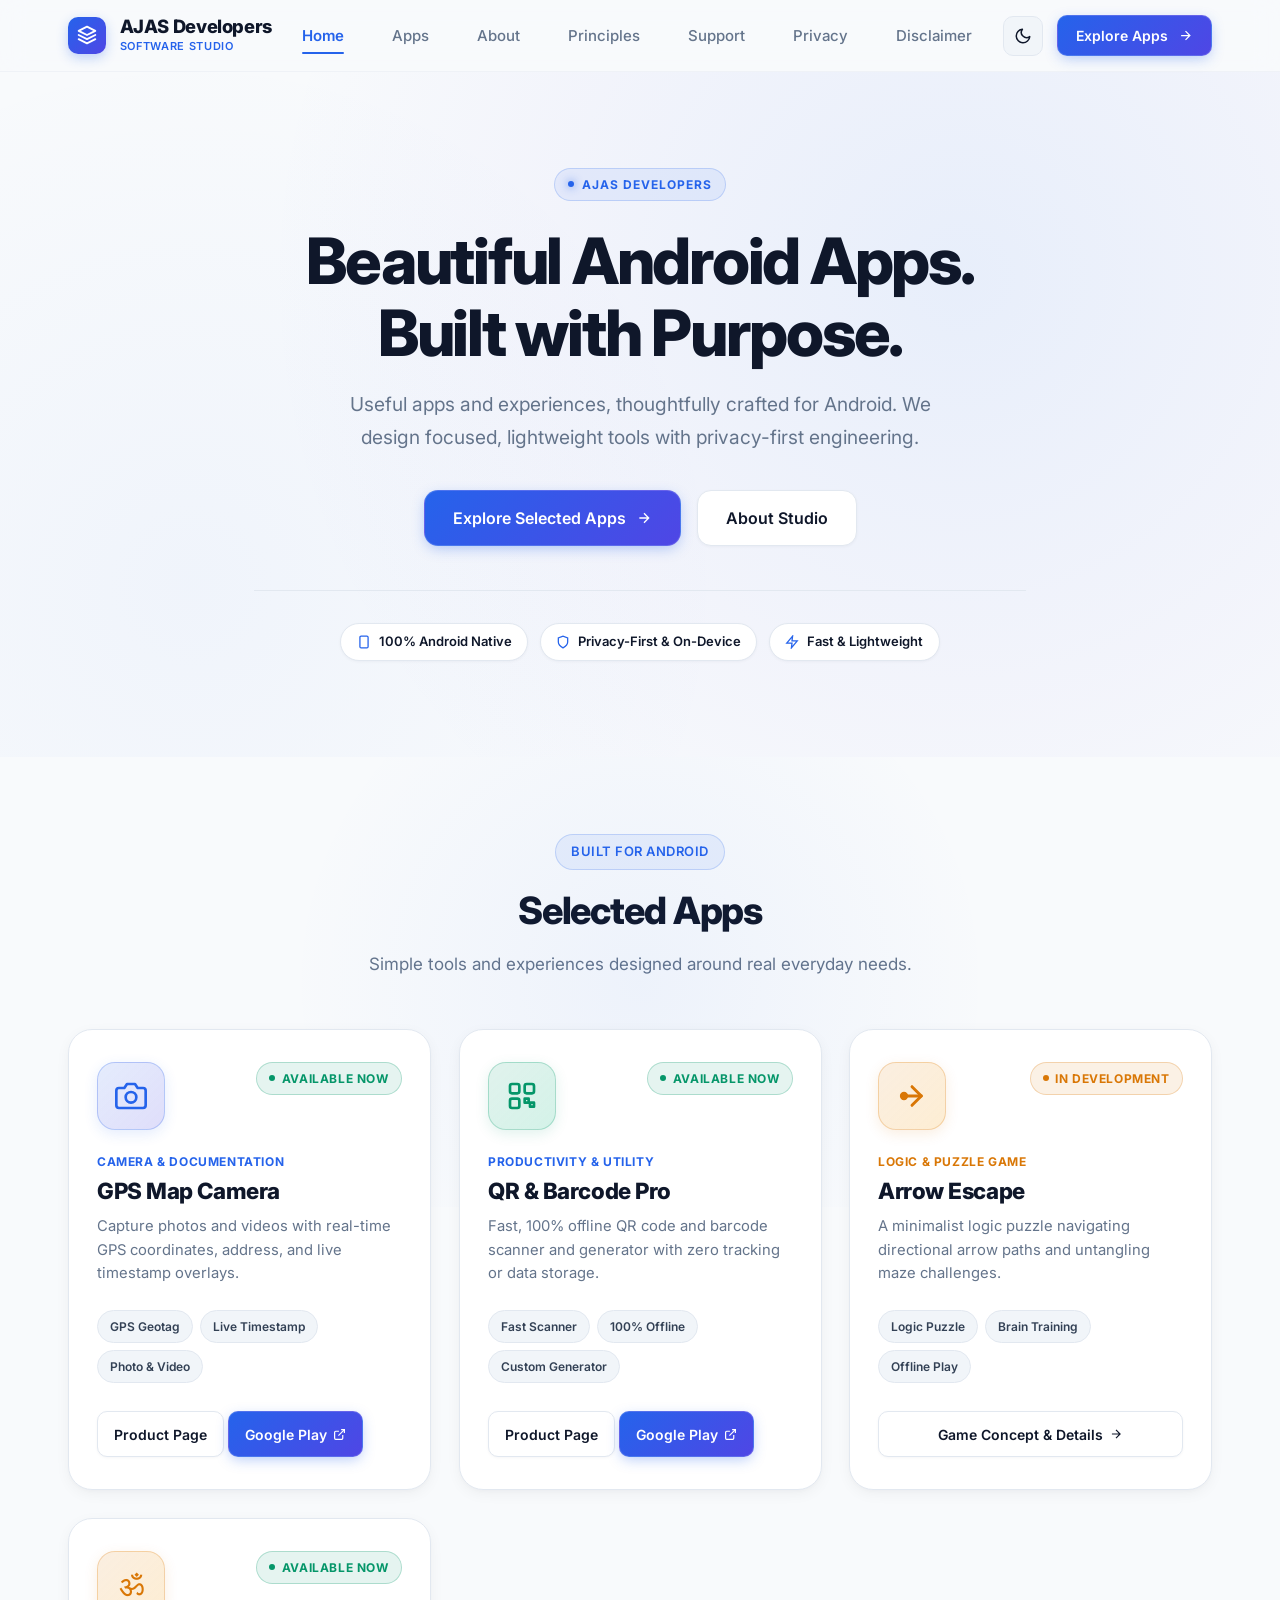
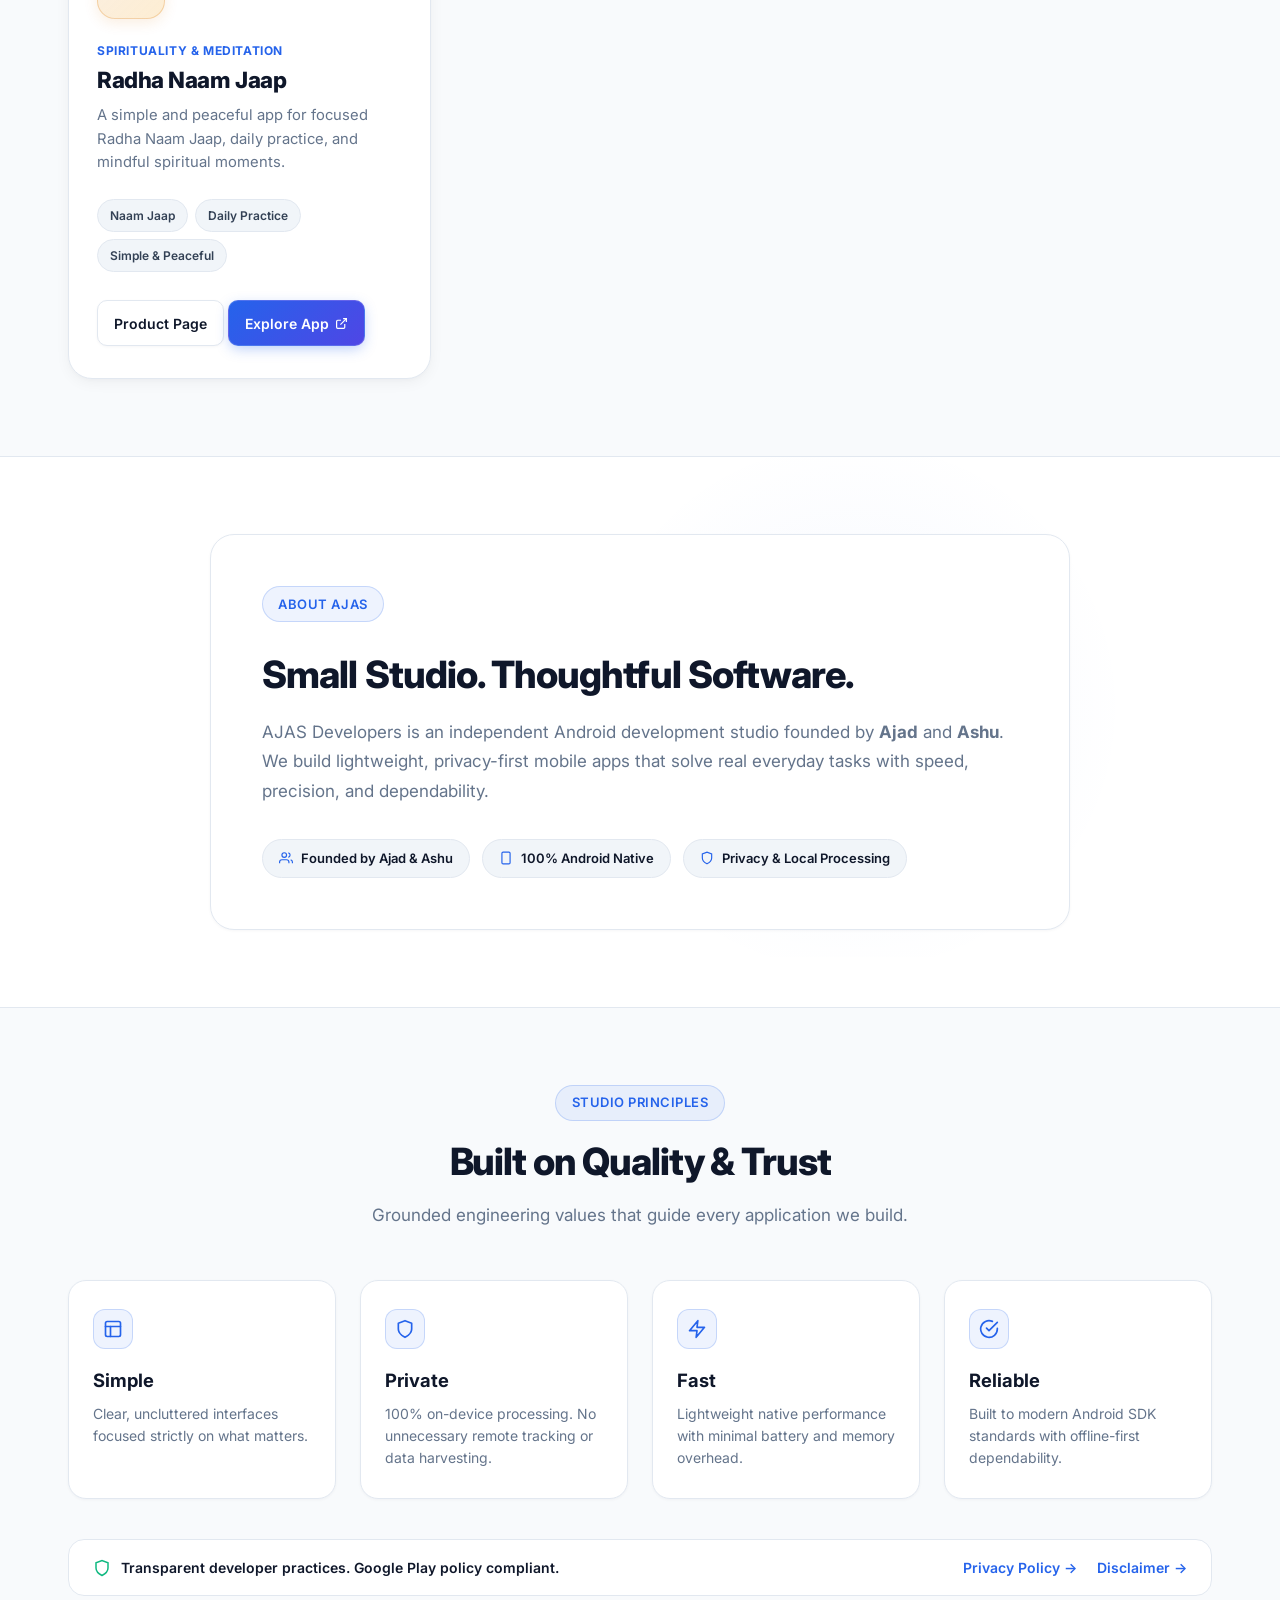
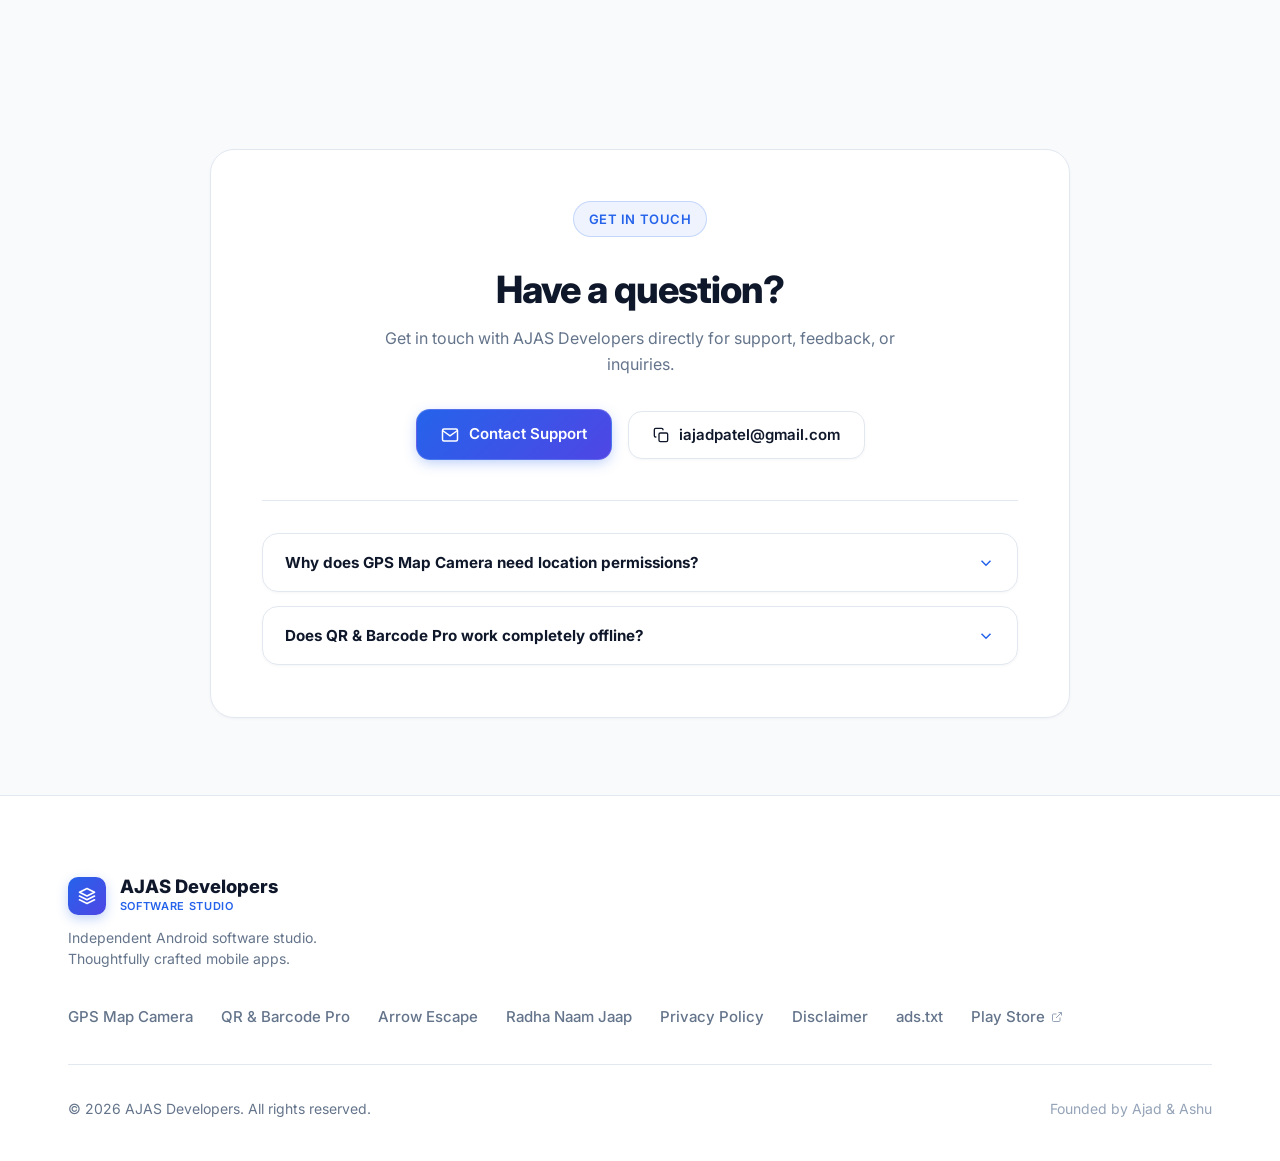
==== commit c31d6065: "Update index.html" ====
--- a/index.html
+++ b/index.html
@@ -102,6 +102,20 @@
       },
       "url": "https://play.google.com/store/apps/details?id=com.yourcompany.code128generator"
     }
+    {
+      "@context": "https://schema.org",
+      "@type": "SoftwareApplication",
+      "name": "Radha Naam Jaap",
+      "operatingSystem": "Android",
+      "applicationCategory": "LifestyleApplication",
+      "description": "A simple and peaceful Android app for Radha Naam Jaap, designed for focused naam jap and daily spiritual practice.",
+      "offers": {
+        "@type": "Offer",
+        "price": "0",
+        "priceCurrency": "USD"
+      },
+      "url": "https://ajasdevelopers.in/radha-naam-jaap.html"
+    }
   ]
   </script>
 
@@ -345,6 +359,45 @@
           </div>
         </article>
 
+        <!-- App Card 4: Radha Naam Jaap -->
+        <article class="app-card" aria-labelledby="appCardHeading4">
+          <div class="app-card-body">
+            <div class="app-card-header">
+              <div class="app-icon-wrap icon-game" aria-hidden="true">
+                <span style="font-size: 30px; line-height: 1;">ॐ</span>
+              </div>
+              <span class="app-status-badge status-live">
+                <span class="status-dot"></span>
+                <span>Available Now</span>
+              </span>
+            </div>
+
+            <div class="app-category">Spirituality &amp; Meditation</div>
+            <h3 class="app-title" id="appCardHeading4">Radha Naam Jaap</h3>
+            <p class="app-desc">
+              A simple and peaceful app for focused Radha Naam Jaap, daily practice, and mindful spiritual moments.
+            </p>
+
+            <div class="features-list">
+              <span class="feature-chip">Naam Jaap</span>
+              <span class="feature-chip">Daily Practice</span>
+              <span class="feature-chip">Simple &amp; Peaceful</span>
+            </div>
+          </div>
+
+          <div class="app-card-footer">
+            <a href="radha-naam-jaap.html" class="btn btn-secondary btn-card-action">Product Page</a>
+            <a href="radha-naam-jaap.html" class="btn btn-primary btn-card-action" aria-label="Open Radha Naam Jaap">
+              <span>Explore App</span>
+              <svg width="13" height="13" viewBox="0 0 24 24" fill="none" stroke="currentColor" stroke-width="2.2" aria-hidden="true">
+                <path d="M18 13v6a2 2 0 0 1-2 2H5a2 2 0 0 1-2-2V8a2 2 0 0 1 2-2h6"/>
+                <polyline points="15 3 21 3 21 9"/>
+                <line x1="10" y1="14" x2="21" y2="3"/>
+              </svg>
+            </a>
+          </div>
+        </article>
+
       </div>
     </div>
   </section>
@@ -533,6 +586,7 @@
           <a href="gps-map-camera.html" class="footer-link">GPS Map Camera</a>
           <a href="qr-barcode-pro.html" class="footer-link">QR &amp; Barcode Pro</a>
           <a href="arrow-escape.html" class="footer-link">Arrow Escape</a>
+          <a href="radha-naam-jaap.html" class="footer-link">Radha Naam Jaap</a>
           <a href="privacy-policy.html" class="footer-link">Privacy Policy</a>
           <a href="disclaimer.html" class="footer-link">Disclaimer</a>
           <a href="ads.txt" target="_blank" class="footer-link">ads.txt</a>
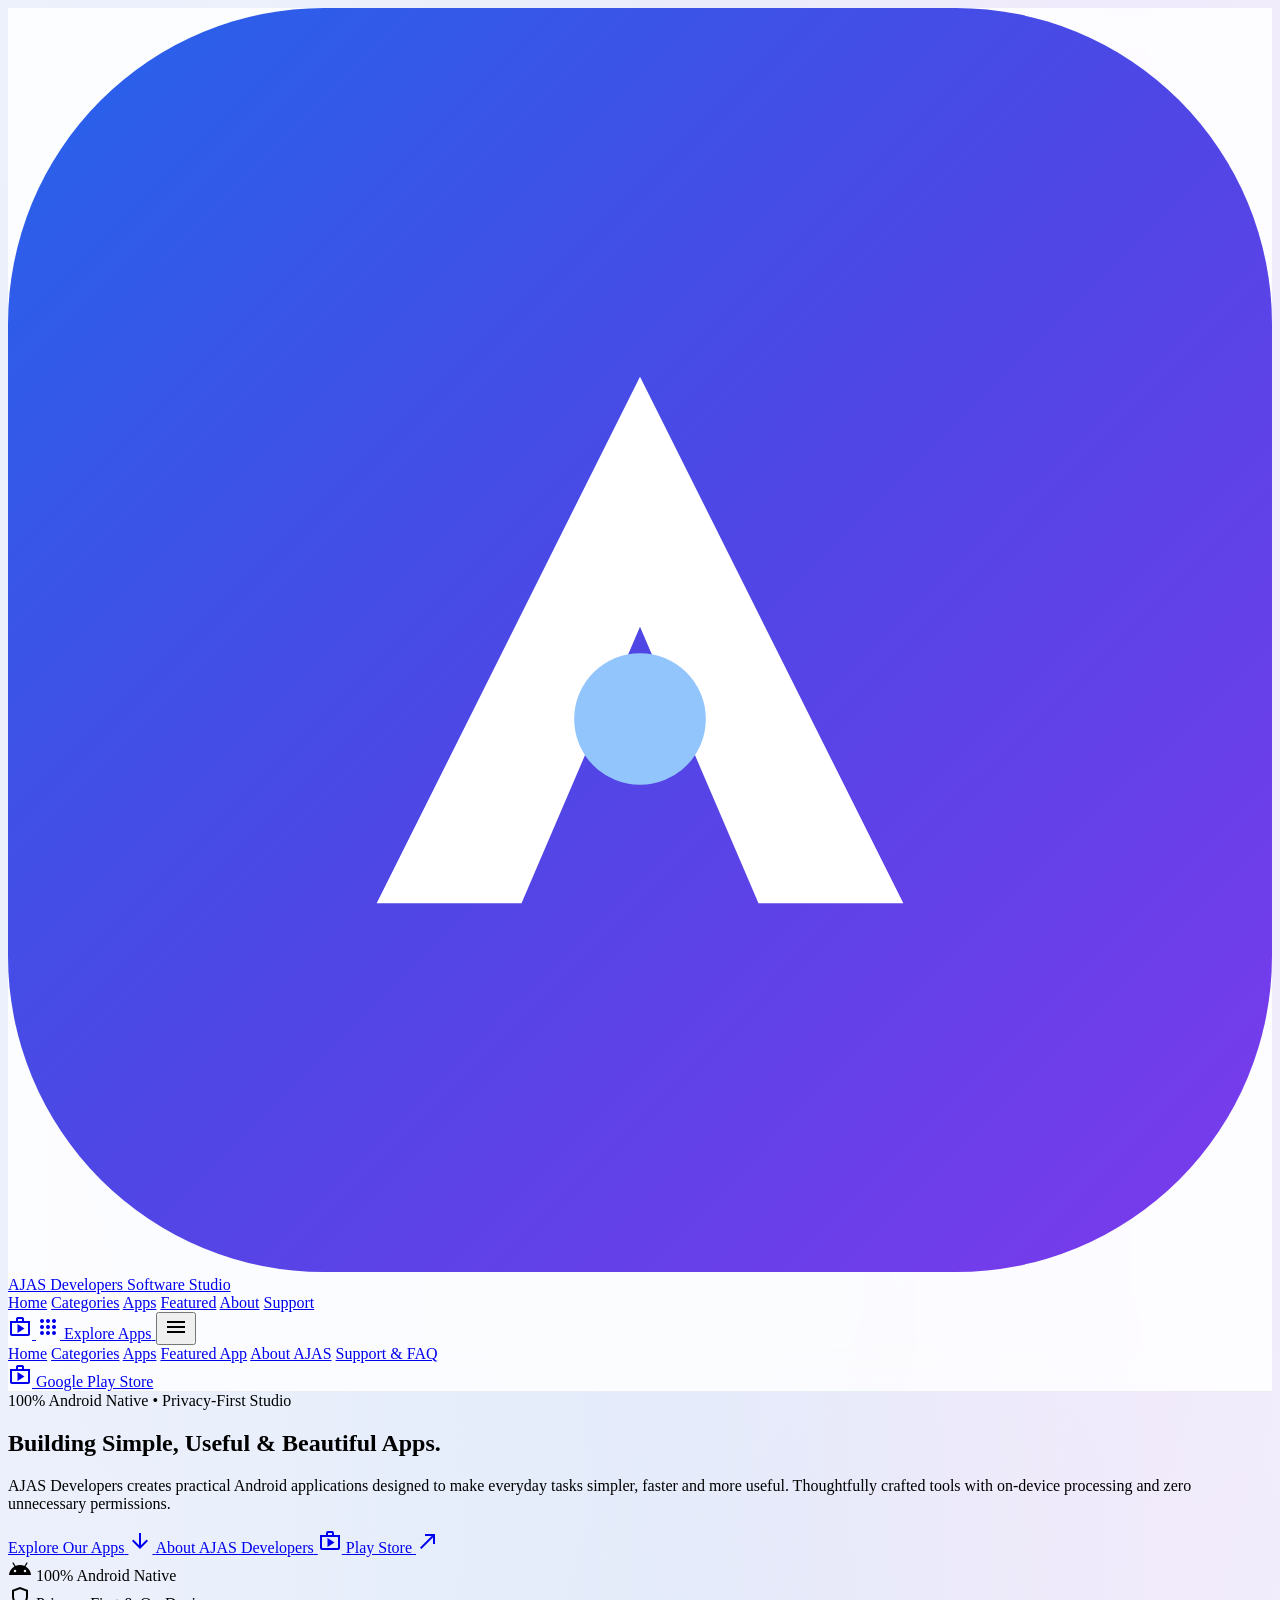
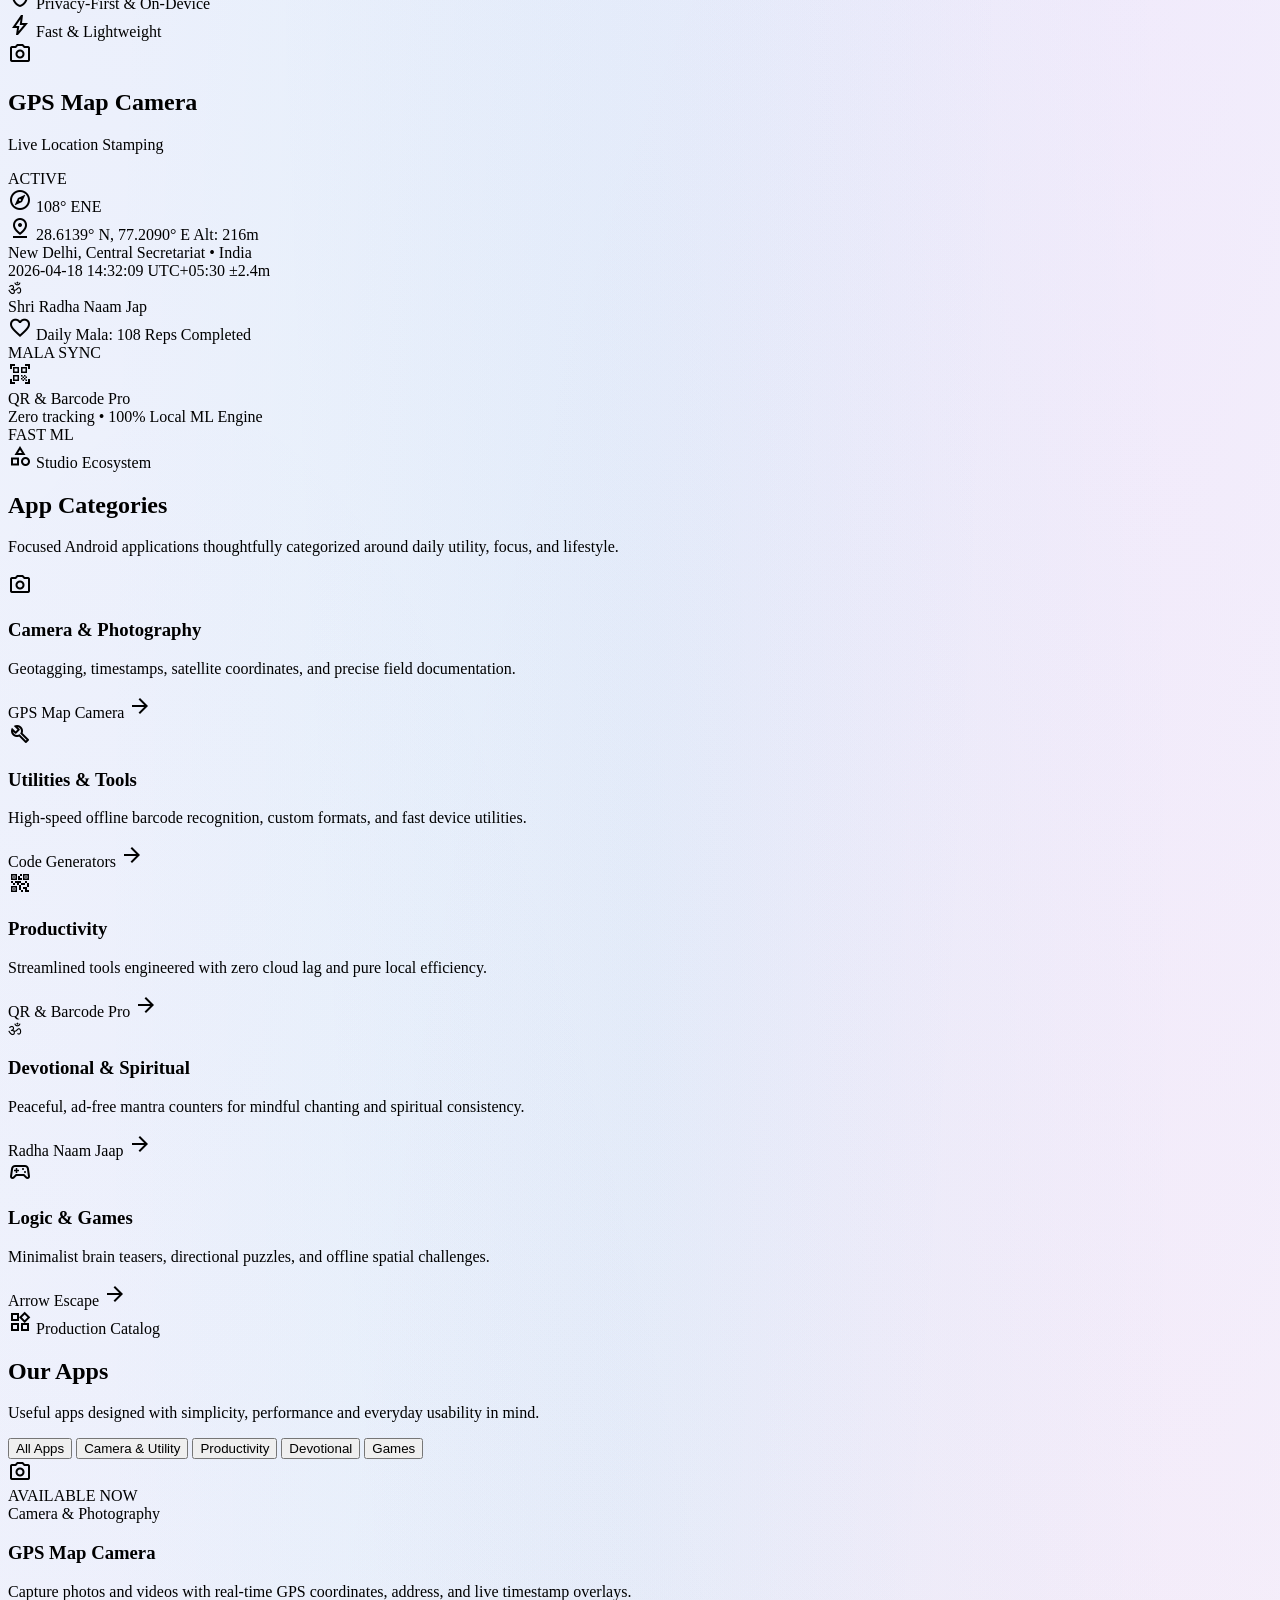
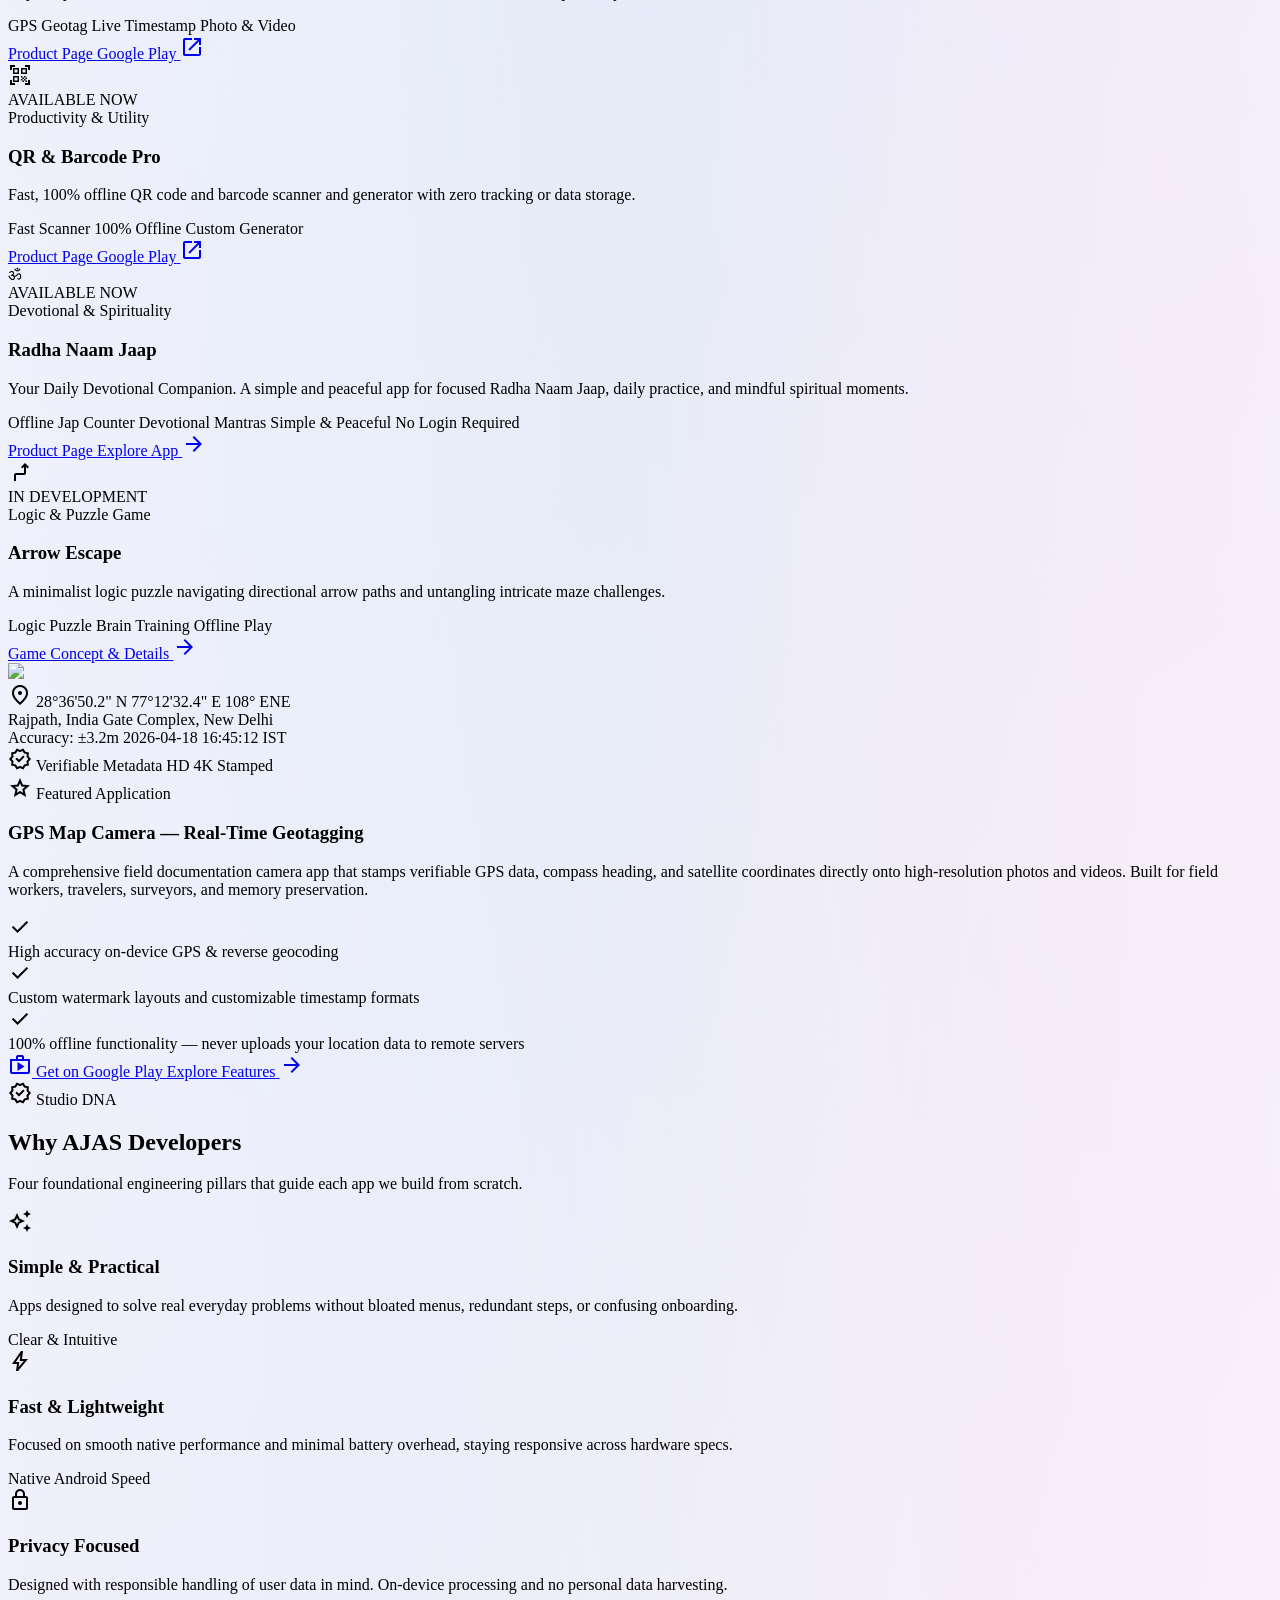
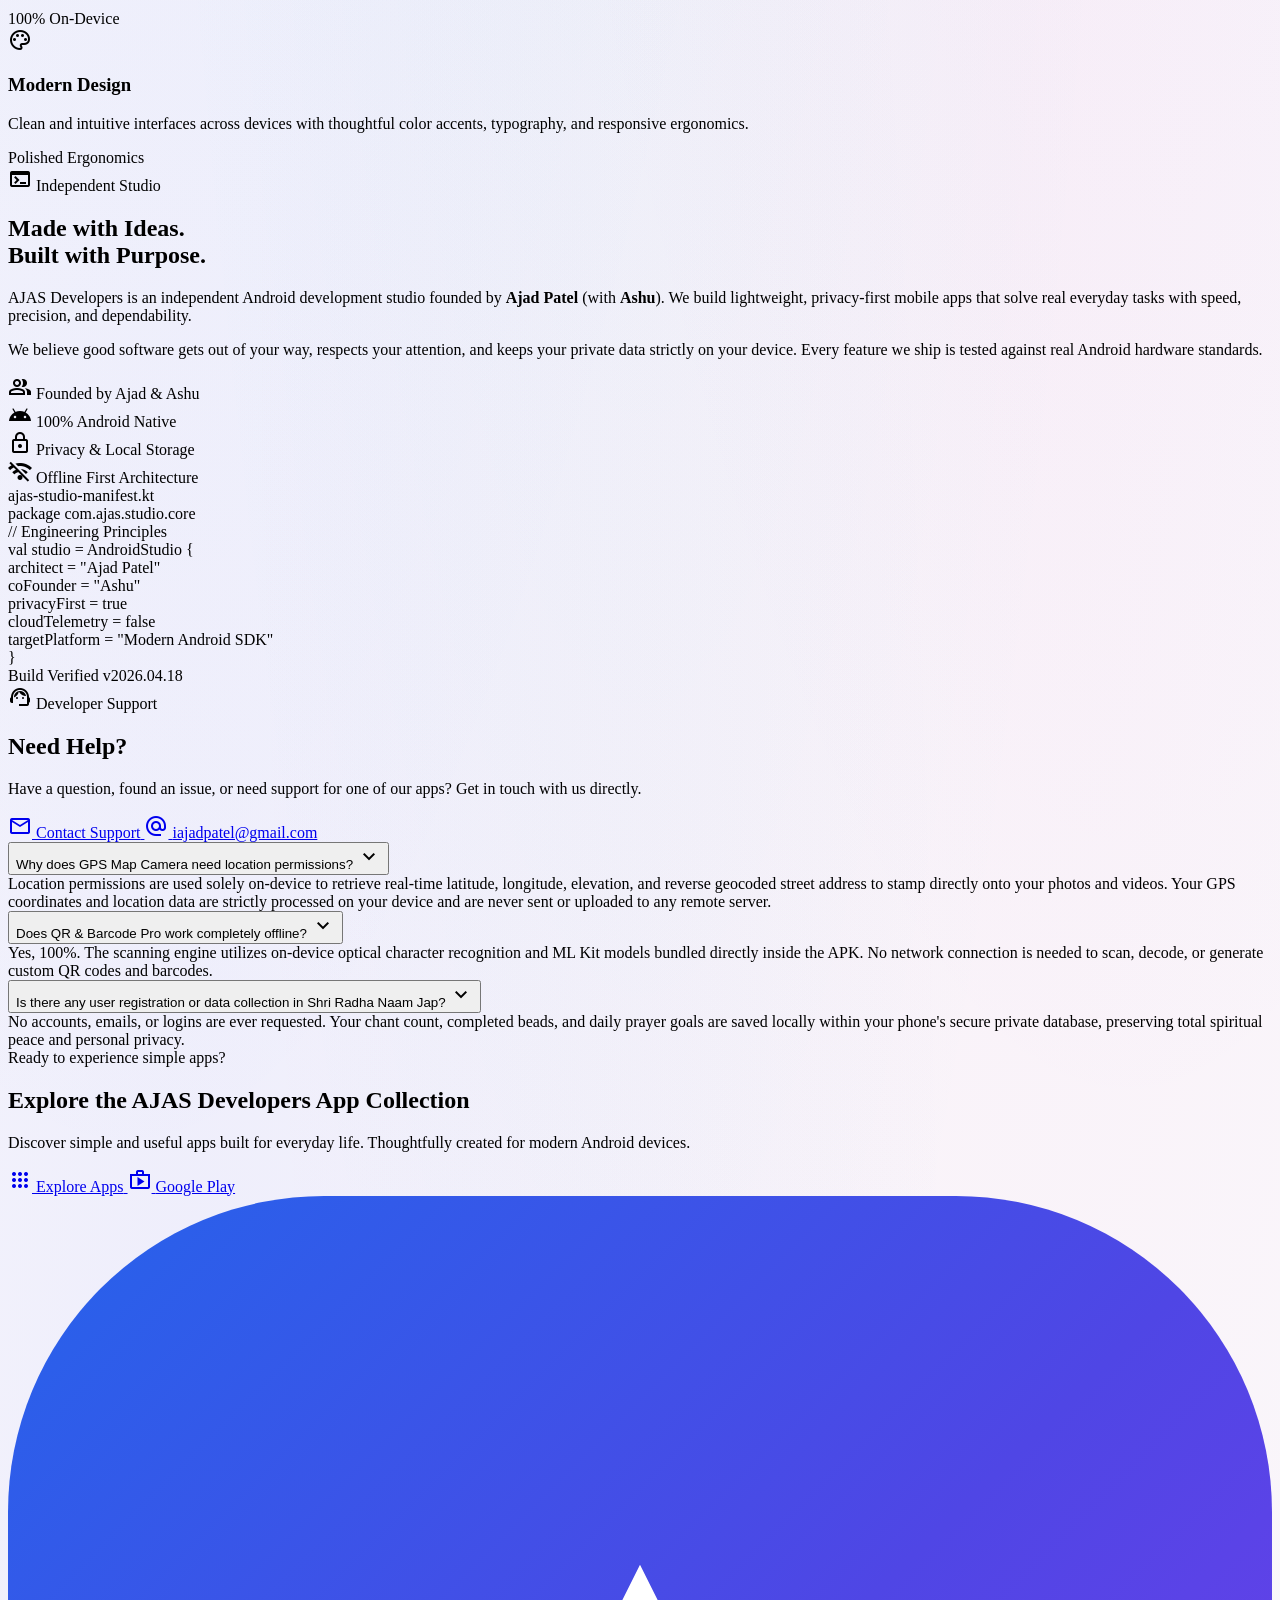
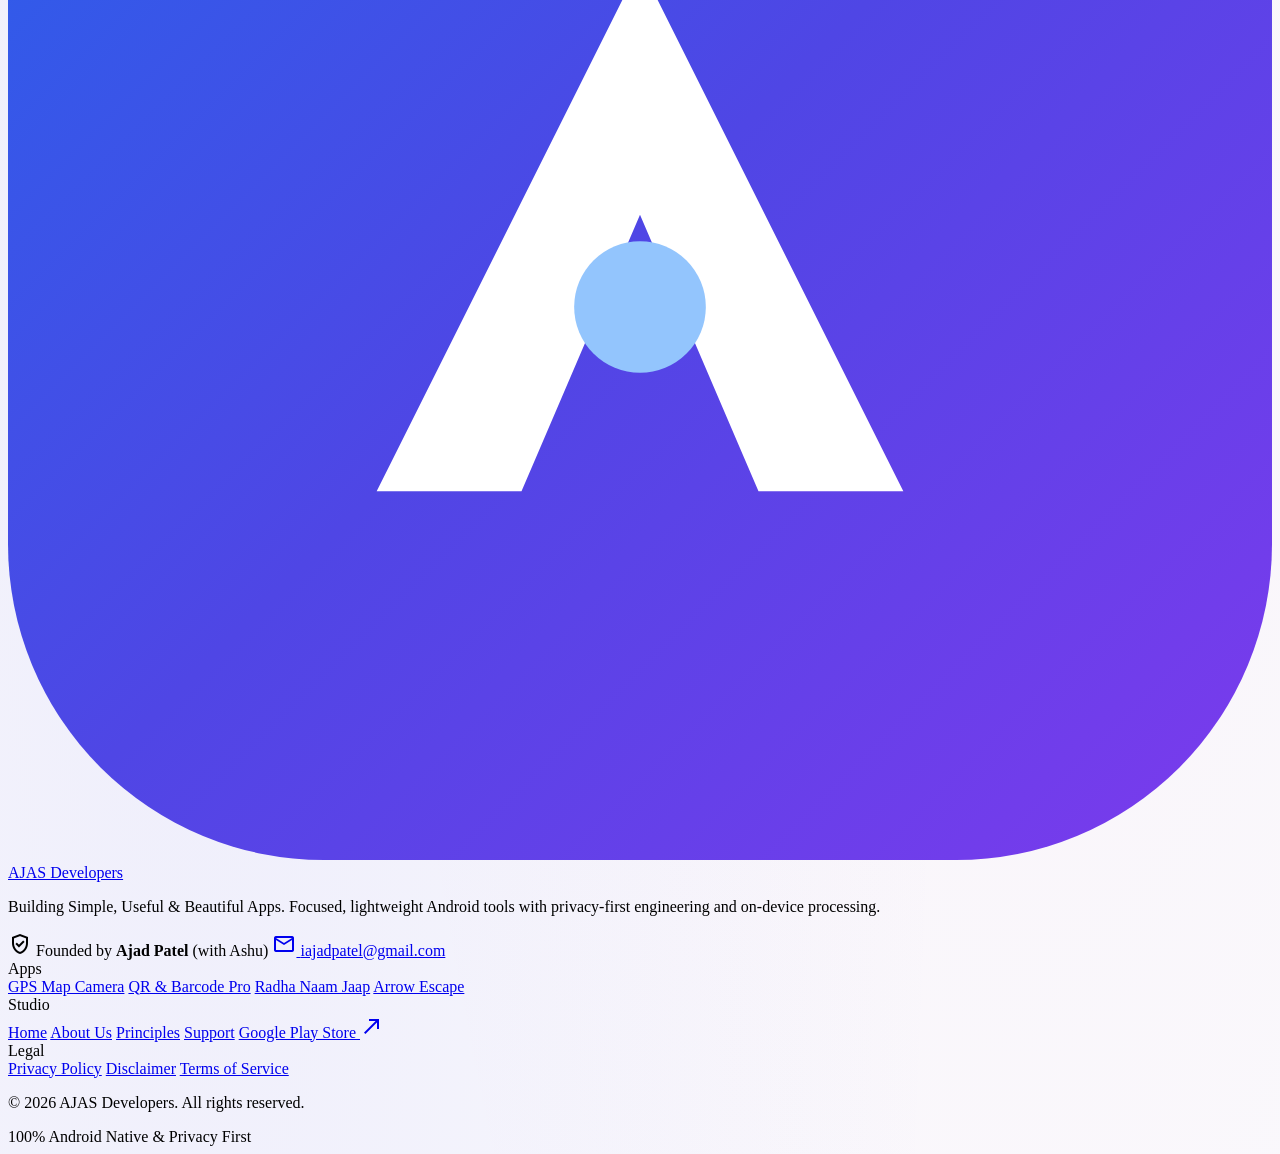
==== commit 21359734: "Update index.html" ====
--- a/index.html
+++ b/index.html
@@ -1,613 +1,1124 @@
 <!DOCTYPE html>
-<html lang="en">
-<head>
-  <meta charset="UTF-8" />
-  <meta name="viewport" content="width=device-width, initial-scale=1.0" />
-  <title>AJAS Developers | Independent Android Software Studio</title>
-  
-  <!-- Preconnect Fonts -->
-  <link rel="preconnect" href="https://fonts.googleapis.com" />
-  <link rel="preconnect" href="https://fonts.gstatic.com" crossorigin />
 
-  <!-- Theme Flash Prevention -->
-  <script>
+<html class="scroll-smooth" lang="en"><head>
+<meta charset="utf-8"/>
+<meta content="width=device-width, initial-scale=1.0" name="viewport"/>
+<title>AJAS Developers — Simple, Useful &amp; Beautiful Android Apps</title>
+<link href="https://fonts.googleapis.com" rel="preconnect"/>
+<link crossorigin="" href="https://fonts.gstatic.com" rel="preconnect"/>
+<link href="https://fonts.googleapis.com/css2?family=Plus+Jakarta+Sans:wght@400;500;600;700;800&amp;family=Inter:wght@400;500;600;700&amp;family=JetBrains+Mono:wght@400;500;600&amp;display=swap" rel="stylesheet"/>
+<link href="https://fonts.googleapis.com/css2?family=Material+Symbols+Outlined:opsz,wght,FILL,GRAD@20..48,100..700,0..1,-50..200" rel="stylesheet"/>
+<script src="https://cdn.tailwindcss.com?plugins=forms,container-queries"></script>
+<script>
+    tailwind.config = {
+      darkMode: "class",
+      theme: {
+        extend: {
+          fontFamily: {
+            sans: ['"Plus Jakarta Sans"', 'Inter', 'sans-serif'],
+            mono: ['"JetBrains Mono"', 'monospace'],
+          },
+          colors: {
+            brand: {
+              blue: '#2563EB',
+              purple: '#7C3AED',
+              cyan: '#06B6D4',
+              pink: '#EC4899',
+              indigo: '#4F46E5',
+              amber: '#F59E0B',
+              orange: '#F97316',
+              dark: '#0B0F19',
+              darkCard: '#111827'
+            }
+          },
+          animation: {
+            'float-slow': 'float 7s ease-in-out infinite',
+            'float-reverse': 'float-reverse 6s ease-in-out infinite',
+            'pulse-glow': 'pulseGlow 4s ease-in-out infinite',
+            'shimmer': 'shimmer 2.5s infinite linear',
+          },
+          keyframes: {
+            float: {
+              '0%, 100%': { transform: 'translateY(0px)' },
+              '50%': { transform: 'translateY(-14px)' },
+            },
+            'float-reverse': {
+              '0%, 100%': { transform: 'translateY(0px)' },
+              '50%': { transform: 'translateY(12px)' },
+            },
+            pulseGlow: {
+              '0%, 100%': { opacity: '0.45', transform: 'scale(1)' },
+              '50%': { opacity: '0.75', transform: 'scale(1.06)' },
+            }
+          }
+        }
+      }
+    };
+  </script>
+<style>
+    @layer base {
+      html, body {
+        overflow-x: hidden;
+      }
+      body {
+        overscroll-behavior-y: none;
+      }
+    }
+    ::-webkit-scrollbar {
+      width: 8px;
+    }
+    ::-webkit-scrollbar-track {
+      background: #F8FAFC;
+    }
+    ::-webkit-scrollbar-thumb {
+      background: #CBD5E1;
+      border-radius: 9999px;
+    }
+    ::-webkit-scrollbar-thumb:hover {
+      background: #94A3B8;
+    }
+    .glass-nav {
+      background: rgba(255, 255, 255, 0.82);
+      backdrop-filter: blur(16px);
+      -webkit-backdrop-filter: blur(16px);
+      border-bottom: 1px solid rgba(226, 232, 240, 0.7);
+    }
+    .mesh-gradient-bg {
+      background-color: #FAFAFD;
+      background-image: 
+        radial-gradient(at 10% 12%, rgba(37, 99, 235, 0.08) 0px, transparent 55%),
+        radial-gradient(at 88% 8%, rgba(124, 58, 237, 0.09) 0px, transparent 55%),
+        radial-gradient(at 50% 35%, rgba(6, 182, 212, 0.06) 0px, transparent 60%),
+        radial-gradient(at 80% 65%, rgba(236, 72, 153, 0.05) 0px, transparent 55%),
+        radial-gradient(at 15% 85%, rgba(79, 70, 229, 0.07) 0px, transparent 50%);
+    }
+  </style>
+</head>
+<body class="mesh-gradient-bg text-slate-800 font-sans antialiased selection:bg-blue-600 selection:text-white">
+<!-- 1. PREMIUM GLASSMORPHISM NAVBAR -->
+<header class="fixed top-0 left-0 w-full z-50 glass-nav transition-all duration-300">
+<div class="max-w-7xl mx-auto px-4 sm:px-6 lg:px-8 h-20 flex items-center justify-between gap-4">
+<!-- Brand Wordmark & Dynamic Gradient Icon -->
+<a class="flex items-center gap-3 group" href="#">
+<div class="relative w-11 h-11 rounded-2xl p-[2px] bg-gradient-to-tr from-blue-600 via-indigo-600 to-purple-600 shadow-md shadow-blue-500/25 transition-transform duration-300 group-hover:scale-105 group-hover:rotate-1">
+<div class="w-full h-full rounded-[14px] bg-white flex items-center justify-center overflow-hidden">
+<svg class="w-8 h-8 drop-shadow-sm" fill="none" viewbox="0 0 48 48" xmlns="http://www.w3.org/2000/svg">
+<rect fill="url(#navBrandGrad)" height="48" rx="12" width="48"></rect>
+<path d="M14 34L24 14L34 34H28.5L24 23.5L19.5 34H14Z" fill="white"></path>
+<circle cx="24" cy="27" fill="#93C5FD" r="2.5"></circle>
+<defs>
+<lineargradient gradientunits="userSpaceOnUse" id="navBrandGrad" x1="0" x2="48" y1="0" y2="48">
+<stop stop-color="#2563EB"></stop>
+<stop offset="0.5" stop-color="#4F46E5"></stop>
+<stop offset="1" stop-color="#7C3AED"></stop>
+</lineargradient>
+</defs>
+</svg>
+</div>
+</div>
+<div class="flex flex-col">
+<span class="font-extrabold text-xl tracking-tight text-slate-900 group-hover:text-blue-600 transition-colors">AJAS Developers</span>
+<span class="text-[10px] font-bold uppercase tracking-widest bg-gradient-to-r from-blue-600 via-purple-600 to-pink-600 bg-clip-text text-transparent">Software Studio</span>
+</div>
+</a>
+<!-- Desktop Center Pill Navigation -->
+<nav class="hidden md:flex items-center gap-1.5 p-1.5 bg-slate-100/80 backdrop-blur-md rounded-full border border-slate-200/80 shadow-inner">
+<a class="px-4 py-1.5 text-sm font-semibold text-white bg-gradient-to-r from-blue-600 to-indigo-600 rounded-full shadow-sm" href="#">Home</a>
+<a class="px-4 py-1.5 text-sm font-medium text-slate-600 hover:text-slate-900 hover:bg-white/80 rounded-full transition-all" href="#categories">Categories</a>
+<a class="px-4 py-1.5 text-sm font-medium text-slate-600 hover:text-slate-900 hover:bg-white/80 rounded-full transition-all" href="#apps">Apps</a>
+<a class="px-4 py-1.5 text-sm font-medium text-slate-600 hover:text-slate-900 hover:bg-white/80 rounded-full transition-all" href="#featured">Featured</a>
+<a class="px-4 py-1.5 text-sm font-medium text-slate-600 hover:text-slate-900 hover:bg-white/80 rounded-full transition-all" href="#about">About</a>
+<a class="px-4 py-1.5 text-sm font-medium text-slate-600 hover:text-slate-900 hover:bg-white/80 rounded-full transition-all" href="#support">Support</a>
+</nav>
+<!-- CTA & Play Store Link -->
+<div class="flex items-center gap-3">
+<a class="hidden sm:inline-flex items-center justify-center w-10 h-10 rounded-full bg-slate-100 border border-slate-200 text-slate-600 hover:text-blue-600 hover:bg-blue-50/60 hover:border-blue-200 transition-all shadow-sm" href="https://play.google.com/store" rel="noopener noreferrer" target="_blank" title="Google Play Store">
+<span class="material-symbols-outlined text-[20px]">shop</span>
+</a>
+<a class="inline-flex items-center gap-2 px-5 py-2.5 rounded-full font-semibold text-sm text-white bg-gradient-to-r from-blue-600 via-indigo-600 to-purple-600 hover:from-blue-700 hover:via-indigo-700 hover:to-purple-700 shadow-lg shadow-indigo-500/25 hover:shadow-indigo-500/40 hover:-translate-y-0.5 transition-all duration-200" href="#apps">
+<span class="material-symbols-outlined text-[18px]">apps</span>
+<span>Explore Apps</span>
+</a>
+<!-- Mobile menu toggle -->
+<button aria-label="Toggle Menu" class="md:hidden w-10 h-10 rounded-xl bg-slate-100 border border-slate-200 flex items-center justify-center text-slate-700 hover:text-blue-600" id="mobile-menu-btn">
+<span class="material-symbols-outlined text-[24px]">menu</span>
+</button>
+</div>
+</div>
+<!-- Mobile Nav Flyout -->
+<div class="hidden md:hidden px-4 pt-2 pb-6 bg-white/95 backdrop-blur-xl border-b border-slate-200 shadow-xl" id="mobile-nav-panel">
+<nav class="flex flex-col gap-2">
+<a class="px-4 py-2.5 rounded-xl font-semibold text-blue-600 bg-blue-50/80" href="#">Home</a>
+<a class="px-4 py-2.5 rounded-xl font-medium text-slate-700 hover:bg-slate-50" href="#categories">Categories</a>
+<a class="px-4 py-2.5 rounded-xl font-medium text-slate-700 hover:bg-slate-50" href="#apps">Apps</a>
+<a class="px-4 py-2.5 rounded-xl font-medium text-slate-700 hover:bg-slate-50" href="#featured">Featured App</a>
+<a class="px-4 py-2.5 rounded-xl font-medium text-slate-700 hover:bg-slate-50" href="#about">About AJAS</a>
+<a class="px-4 py-2.5 rounded-xl font-medium text-slate-700 hover:bg-slate-50" href="#support">Support &amp; FAQ</a>
+<div class="pt-3 border-t border-slate-100 flex items-center justify-between">
+<a class="inline-flex items-center gap-2 text-sm font-semibold text-slate-700" href="https://play.google.com/store" rel="noopener noreferrer" target="_blank">
+<span class="material-symbols-outlined text-[18px] text-blue-600">shop</span>
+<span>Google Play Store</span>
+</a>
+</div>
+</nav>
+</div>
+</header>
+<main class="relative w-full pt-20">
+<!-- 2. HERO SECTION -->
+<section class="relative min-h-[calc(100vh-5rem)] flex items-center overflow-hidden py-16 lg:py-24">
+<!-- Ambient Multi-Color Animated Glowing Orbs -->
+<div class="absolute top-10 left-1/4 w-96 h-96 bg-blue-500/20 rounded-full blur-[110px] pointer-events-none animate-pulse-glow -z-10"></div>
+<div class="absolute top-1/3 right-10 w-[420px] h-[420px] bg-purple-500/25 rounded-full blur-[120px] pointer-events-none animate-pulse-glow -z-10" style="animation-delay: 2s;"></div>
+<div class="absolute bottom-10 left-10 w-80 h-80 bg-cyan-400/20 rounded-full blur-[100px] pointer-events-none animate-pulse-glow -z-10" style="animation-delay: 1s;"></div>
+<div class="absolute -bottom-20 right-1/3 w-80 h-80 bg-pink-500/20 rounded-full blur-[110px] pointer-events-none -z-10"></div>
+<div class="max-w-7xl mx-auto px-4 sm:px-6 lg:px-8 relative w-full">
+<div class="grid grid-cols-1 lg:grid-cols-12 gap-12 lg:gap-8 items-center">
+<!-- Hero Left: Typography & CTAs -->
+<div class="lg:col-span-7 flex flex-col items-start gap-6 z-10 text-left">
+<!-- Colorful Top Chip -->
+<div class="inline-flex items-center gap-2.5 px-4 py-1.5 rounded-full bg-white/90 backdrop-blur-md border border-slate-200/90 shadow-sm">
+<span class="relative flex h-2.5 w-2.5">
+<span class="animate-ping absolute inline-flex h-full w-full rounded-full bg-emerald-400 opacity-75"></span>
+<span class="relative inline-flex rounded-full h-2.5 w-2.5 bg-emerald-500"></span>
+</span>
+<span class="text-xs font-bold uppercase tracking-wider bg-gradient-to-r from-blue-600 via-purple-600 to-pink-600 bg-clip-text text-transparent">
+                100% Android Native • Privacy-First Studio
+              </span>
+</div>
+<!-- Main Heading with Rich Gradient Text Accent -->
+<h1 class="text-4xl sm:text-5xl lg:text-6xl font-extrabold tracking-tight text-slate-900 leading-[1.15]">
+              Building <span class="bg-gradient-to-r from-blue-600 via-purple-600 to-pink-500 bg-clip-text text-transparent">Simple, Useful &amp; Beautiful</span> Apps.
+            </h1>
+<p class="text-lg sm:text-xl text-slate-600 max-w-2xl leading-relaxed font-normal">
+              AJAS Developers creates practical Android applications designed to make everyday tasks simpler, faster and more useful. Thoughtfully crafted tools with on-device processing and zero unnecessary permissions.
+            </p>
+<!-- Main Action Buttons -->
+<div class="flex flex-wrap items-center gap-3.5 pt-2">
+<a class="inline-flex items-center justify-center gap-2.5 px-7 py-3.5 rounded-full text-white font-semibold text-base bg-gradient-to-r from-blue-600 via-indigo-600 to-purple-600 hover:from-blue-700 hover:via-indigo-700 hover:to-purple-700 shadow-xl shadow-indigo-500/30 hover:shadow-indigo-500/50 hover:-translate-y-0.5 transition-all duration-200 group" href="#apps">
+<span>Explore Our Apps</span>
+<span class="material-symbols-outlined text-[20px] transition-transform duration-200 group-hover:translate-y-0.5">arrow_downward</span>
+</a>
+<a class="inline-flex items-center justify-center gap-2 px-6 py-3.5 rounded-full bg-white/90 backdrop-blur-md text-slate-800 hover:text-blue-600 font-semibold text-base border border-slate-200/90 shadow-sm hover:border-blue-300 hover:bg-white hover:-translate-y-0.5 transition-all duration-200" href="#about">
+<span>About AJAS Developers</span>
+</a>
+<a class="inline-flex items-center justify-center gap-1.5 px-4 py-3.5 rounded-full text-slate-600 hover:text-blue-600 font-medium text-sm transition-colors" href="https://play.google.com/store" rel="noopener noreferrer" target="_blank">
+<span class="material-symbols-outlined text-[18px]">shop</span>
+<span>Play Store</span>
+<span class="material-symbols-outlined text-[14px]">north_east</span>
+</a>
+</div>
+<!-- Feature Pill Chips with Colorful Mini Icons -->
+<div class="flex flex-wrap items-center gap-2.5 pt-4">
+<div class="inline-flex items-center gap-2 px-3.5 py-1.5 rounded-full bg-white/85 backdrop-blur-sm border border-blue-100 shadow-sm text-xs font-semibold text-slate-700">
+<span class="w-6 h-6 rounded-full bg-blue-100 text-blue-600 flex items-center justify-center">
+<span class="material-symbols-outlined text-[14px]">android</span>
+</span>
+<span>100% Android Native</span>
+</div>
+<div class="inline-flex items-center gap-2 px-3.5 py-1.5 rounded-full bg-white/85 backdrop-blur-sm border border-emerald-100 shadow-sm text-xs font-semibold text-slate-700">
+<span class="w-6 h-6 rounded-full bg-emerald-100 text-emerald-600 flex items-center justify-center">
+<span class="material-symbols-outlined text-[14px]">shield</span>
+</span>
+<span>Privacy-First &amp; On-Device</span>
+</div>
+<div class="inline-flex items-center gap-2 px-3.5 py-1.5 rounded-full bg-white/85 backdrop-blur-sm border border-amber-100 shadow-sm text-xs font-semibold text-slate-700">
+<span class="w-6 h-6 rounded-full bg-amber-100 text-amber-600 flex items-center justify-center">
+<span class="material-symbols-outlined text-[14px]">bolt</span>
+</span>
+<span>Fast &amp; Lightweight</span>
+</div>
+</div>
+</div>
+<!-- Hero Right: Isometric / Floating Multi-Layered App Cards Graphic -->
+<div class="lg:col-span-5 relative flex justify-center items-center py-8">
+<!-- Ambient Glow behind cluster -->
+<div class="absolute inset-0 bg-gradient-to-tr from-blue-500/30 via-purple-500/25 to-pink-500/25 rounded-full filter blur-3xl scale-95 -z-10 animate-pulse-glow"></div>
+<div class="relative w-full max-w-md flex flex-col gap-4">
+<!-- CARD 1: GPS Map Camera (Live Overlay Viewfinder) -->
+<div class="animate-float-slow bg-white/95 backdrop-blur-xl rounded-3xl p-5 border border-white/80 shadow-[0_20px_50px_rgba(37,99,235,0.18)] transition-all hover:scale-[1.02] duration-300">
+<div class="flex items-center justify-between pb-3.5 border-b border-slate-100">
+<div class="flex items-center gap-3">
+<div class="w-11 h-11 rounded-2xl bg-gradient-to-tr from-blue-600 to-indigo-600 flex items-center justify-center text-white shadow-md shadow-blue-500/30">
+<span class="material-symbols-outlined text-[22px]">photo_camera</span>
+</div>
+<div>
+<h2 class="text-base font-bold text-slate-900 leading-tight">GPS Map Camera</h2>
+<p class="text-xs font-medium text-slate-500">Live Location Stamping</p>
+</div>
+</div>
+<span class="inline-flex items-center gap-1.5 px-3 py-1 rounded-full bg-emerald-50 border border-emerald-200 text-emerald-700 text-[11px] font-bold tracking-wider">
+<span class="w-1.5 h-1.5 rounded-full bg-emerald-500 animate-pulse"></span>
+                    ACTIVE
+                  </span>
+</div>
+<!-- Simulated Viewfinder with Live Stamp Overlay -->
+<div class="mt-3.5 relative rounded-2xl overflow-hidden bg-slate-900 border border-slate-800 shadow-inner group">
+<div class="h-32 w-full relative bg-cover bg-center" style="background-image: url('https://lh3.googleusercontent.com/aida-public/[base64]');">
+<div class="absolute inset-0 bg-gradient-to-t from-slate-950 via-slate-900/40 to-transparent"></div>
+<!-- Compass ring indicator top right -->
+<div class="absolute top-2.5 right-2.5 px-2 py-0.5 rounded-full bg-black/60 backdrop-blur-md border border-white/20 text-[10px] font-mono text-cyan-300 flex items-center gap-1">
+<span class="material-symbols-outlined text-[12px]">explore</span>
+<span>108° ENE</span>
+</div>
+<!-- Live Stamp Badge Overlay -->
+<div class="absolute bottom-2.5 left-2.5 right-2.5 p-2.5 rounded-xl bg-slate-950/85 backdrop-blur-md border border-white/10 text-white flex flex-col gap-1">
+<div class="flex items-center justify-between text-[11px] font-mono text-cyan-300">
+<span class="flex items-center gap-1">
+<span class="material-symbols-outlined text-[13px] text-blue-400">pin_drop</span>
+                          28.6139° N, 77.2090° E
+                        </span>
+<span class="bg-blue-900/60 px-1.5 py-0.2 rounded border border-blue-400/30 text-blue-200 text-[10px]">Alt: 216m</span>
+</div>
+<div class="text-[11px] text-slate-200 font-medium truncate">New Delhi, Central Secretariat • India</div>
+<div class="text-[9px] text-slate-400 font-mono flex items-center justify-between">
+<span>2026-04-18 14:32:09 UTC+05:30</span>
+<span class="text-emerald-400">±2.4m</span>
+</div>
+</div>
+</div>
+</div>
+</div>
+<!-- CARD 2: Shri Radha Naam Jap (Overlapping Pink/Violet Float) -->
+<div class="animate-float-reverse bg-white/95 backdrop-blur-xl rounded-3xl p-4 border border-white/80 shadow-[0_16px_40px_rgba(236,72,153,0.15)] -mt-4 ml-6 transition-all hover:scale-[1.02] duration-300">
+<div class="flex items-center justify-between">
+<div class="flex items-center gap-3">
+<div class="w-11 h-11 rounded-2xl bg-gradient-to-tr from-pink-500 to-purple-600 flex items-center justify-center text-white text-xl font-bold shadow-md shadow-pink-500/30">
+<span>ॐ</span>
+</div>
+<div>
+<div class="text-sm font-bold text-slate-900">Shri Radha Naam Jap</div>
+<div class="text-xs font-medium text-pink-600 flex items-center gap-1">
+<span class="material-symbols-outlined text-[14px]">favorite</span>
+<span>Daily Mala: 108 Reps Completed</span>
+</div>
+</div>
+</div>
+<span class="px-2.5 py-1 rounded-full bg-pink-50 border border-pink-200 text-[11px] font-bold text-pink-600">
+                    MALA SYNC
+                  </span>
+</div>
+</div>
+<!-- CARD 3: QR & Barcode Pro (Overlapping Cyan/Indigo Float) -->
+<div class="animate-float-slow bg-white/95 backdrop-blur-xl rounded-2xl p-4 border border-white/80 shadow-[0_16px_40px_rgba(6,182,212,0.15)] -mt-3 mr-6 transition-all hover:scale-[1.02] duration-300" style="animation-delay: 1.5s;">
+<div class="flex items-center justify-between">
+<div class="flex items-center gap-3">
+<div class="w-10 h-10 rounded-xl bg-gradient-to-tr from-cyan-500 to-blue-600 flex items-center justify-center text-white shadow-md shadow-cyan-500/25">
+<span class="material-symbols-outlined text-[20px]">qr_code_scanner</span>
+</div>
+<div>
+<div class="text-sm font-bold text-slate-900">QR &amp; Barcode Pro</div>
+<div class="text-xs text-slate-500">Zero tracking • 100% Local ML Engine</div>
+</div>
+</div>
+<span class="px-2.5 py-1 rounded-full bg-cyan-50 border border-cyan-200 text-[10px] font-extrabold text-cyan-700 tracking-wider">
+                    FAST ML
+                  </span>
+</div>
+</div>
+</div>
+</div>
+</div>
+</div>
+</section>
+<!-- 3. APP CATEGORIES SECTION (NEW DEDICATED SHOWCASE) -->
+<section class="py-16 lg:py-20 relative scroll-mt-20" id="categories">
+<div class="max-w-7xl mx-auto px-4 sm:px-6 lg:px-8">
+<div class="text-center max-w-3xl mx-auto mb-12">
+<div class="inline-flex items-center gap-2 px-3.5 py-1 rounded-full bg-gradient-to-r from-blue-50 to-purple-50 border border-indigo-100 text-indigo-700 text-xs font-bold uppercase tracking-wider mb-3">
+<span class="material-symbols-outlined text-[16px]">category</span>
+<span>Studio Ecosystem</span>
+</div>
+<h2 class="text-3xl sm:text-4xl font-extrabold text-slate-900 tracking-tight">
+            App Categories
+          </h2>
+<p class="mt-3 text-base sm:text-lg text-slate-600">
+            Focused Android applications thoughtfully categorized around daily utility, focus, and lifestyle.
+          </p>
+</div>
+<div class="grid grid-cols-1 sm:grid-cols-2 lg:grid-cols-5 gap-5">
+<!-- Category 1: Camera & Photography -->
+<div class="group relative rounded-3xl p-6 bg-white border border-blue-100 hover:border-blue-400/80 shadow-md hover:shadow-xl hover:shadow-blue-500/10 transition-all duration-300 hover:-translate-y-1 overflow-hidden flex flex-col justify-between">
+<div class="absolute -top-10 -right-10 w-28 h-28 rounded-full bg-gradient-to-br from-blue-500/15 to-purple-500/15 blur-xl group-hover:scale-150 transition-transform"></div>
+<div>
+<div class="w-12 h-12 rounded-2xl bg-gradient-to-tr from-blue-600 to-purple-600 text-white flex items-center justify-center shadow-md shadow-blue-500/30 mb-4 group-hover:rotate-6 transition-transform">
+<span class="material-symbols-outlined text-[24px]">photo_camera</span>
+</div>
+<h3 class="font-bold text-slate-900 text-lg mb-1">Camera &amp; Photography</h3>
+<p class="text-xs text-slate-500 leading-relaxed">
+                Geotagging, timestamps, satellite coordinates, and precise field documentation.
+              </p>
+</div>
+<div class="mt-4 pt-3 border-t border-slate-100 flex items-center justify-between text-xs font-semibold text-blue-600">
+<span>GPS Map Camera</span>
+<span class="material-symbols-outlined text-[16px] group-hover:translate-x-1 transition-transform">arrow_forward</span>
+</div>
+</div>
+<!-- Category 2: Utilities & Tools -->
+<div class="group relative rounded-3xl p-6 bg-white border border-cyan-100 hover:border-cyan-400/80 shadow-md hover:shadow-xl hover:shadow-cyan-500/10 transition-all duration-300 hover:-translate-y-1 overflow-hidden flex flex-col justify-between">
+<div class="absolute -top-10 -right-10 w-28 h-28 rounded-full bg-gradient-to-br from-cyan-500/15 to-blue-500/15 blur-xl group-hover:scale-150 transition-transform"></div>
+<div>
+<div class="w-12 h-12 rounded-2xl bg-gradient-to-tr from-cyan-500 to-blue-600 text-white flex items-center justify-center shadow-md shadow-cyan-500/30 mb-4 group-hover:rotate-6 transition-transform">
+<span class="material-symbols-outlined text-[24px]">build</span>
+</div>
+<h3 class="font-bold text-slate-900 text-lg mb-1">Utilities &amp; Tools</h3>
+<p class="text-xs text-slate-500 leading-relaxed">
+                High-speed offline barcode recognition, custom formats, and fast device utilities.
+              </p>
+</div>
+<div class="mt-4 pt-3 border-t border-slate-100 flex items-center justify-between text-xs font-semibold text-cyan-600">
+<span>Code Generators</span>
+<span class="material-symbols-outlined text-[16px] group-hover:translate-x-1 transition-transform">arrow_forward</span>
+</div>
+</div>
+<!-- Category 3: Productivity -->
+<div class="group relative rounded-3xl p-6 bg-white border border-purple-100 hover:border-purple-400/80 shadow-md hover:shadow-xl hover:shadow-purple-500/10 transition-all duration-300 hover:-translate-y-1 overflow-hidden flex flex-col justify-between">
+<div class="absolute -top-10 -right-10 w-28 h-28 rounded-full bg-gradient-to-br from-purple-500/15 to-indigo-500/15 blur-xl group-hover:scale-150 transition-transform"></div>
+<div>
+<div class="w-12 h-12 rounded-2xl bg-gradient-to-tr from-purple-600 to-indigo-600 text-white flex items-center justify-center shadow-md shadow-purple-500/30 mb-4 group-hover:rotate-6 transition-transform">
+<span class="material-symbols-outlined text-[24px]">qr_code_2</span>
+</div>
+<h3 class="font-bold text-slate-900 text-lg mb-1">Productivity</h3>
+<p class="text-xs text-slate-500 leading-relaxed">
+                Streamlined tools engineered with zero cloud lag and pure local efficiency.
+              </p>
+</div>
+<div class="mt-4 pt-3 border-t border-slate-100 flex items-center justify-between text-xs font-semibold text-purple-600">
+<span>QR &amp; Barcode Pro</span>
+<span class="material-symbols-outlined text-[16px] group-hover:translate-x-1 transition-transform">arrow_forward</span>
+</div>
+</div>
+<!-- Category 4: Devotional & Spiritual -->
+<div class="group relative rounded-3xl p-6 bg-white border border-pink-100 hover:border-pink-400/80 shadow-md hover:shadow-xl hover:shadow-pink-500/10 transition-all duration-300 hover:-translate-y-1 overflow-hidden flex flex-col justify-between">
+<div class="absolute -top-10 -right-10 w-28 h-28 rounded-full bg-gradient-to-br from-pink-500/15 to-purple-500/15 blur-xl group-hover:scale-150 transition-transform"></div>
+<div>
+<div class="w-12 h-12 rounded-2xl bg-gradient-to-tr from-pink-500 to-purple-600 text-white flex items-center justify-center shadow-md shadow-pink-500/30 mb-4 group-hover:rotate-6 transition-transform text-2xl font-bold">
+<span>ॐ</span>
+</div>
+<h3 class="font-bold text-slate-900 text-lg mb-1">Devotional &amp; Spiritual</h3>
+<p class="text-xs text-slate-500 leading-relaxed">
+                Peaceful, ad-free mantra counters for mindful chanting and spiritual consistency.
+              </p>
+</div>
+<div class="mt-4 pt-3 border-t border-slate-100 flex items-center justify-between text-xs font-semibold text-pink-600">
+<span>Radha Naam Jaap</span>
+<span class="material-symbols-outlined text-[16px] group-hover:translate-x-1 transition-transform">arrow_forward</span>
+</div>
+</div>
+<!-- Category 5: Logic & Games -->
+<div class="group relative rounded-3xl p-6 bg-white border border-amber-100 hover:border-amber-400/80 shadow-md hover:shadow-xl hover:shadow-amber-500/10 transition-all duration-300 hover:-translate-y-1 overflow-hidden flex flex-col justify-between">
+<div class="absolute -top-10 -right-10 w-28 h-28 rounded-full bg-gradient-to-br from-amber-500/15 to-orange-500/15 blur-xl group-hover:scale-150 transition-transform"></div>
+<div>
+<div class="w-12 h-12 rounded-2xl bg-gradient-to-tr from-amber-500 to-orange-500 text-white flex items-center justify-center shadow-md shadow-amber-500/30 mb-4 group-hover:rotate-6 transition-transform">
+<span class="material-symbols-outlined text-[24px]">sports_esports</span>
+</div>
+<h3 class="font-bold text-slate-900 text-lg mb-1">Logic &amp; Games</h3>
+<p class="text-xs text-slate-500 leading-relaxed">
+                Minimalist brain teasers, directional puzzles, and offline spatial challenges.
+              </p>
+</div>
+<div class="mt-4 pt-3 border-t border-slate-100 flex items-center justify-between text-xs font-semibold text-amber-600">
+<span>Arrow Escape</span>
+<span class="material-symbols-outlined text-[16px] group-hover:translate-x-1 transition-transform">arrow_forward</span>
+</div>
+</div>
+</div>
+</div>
+</section>
+<!-- 4. OUR APPS DIRECTORY SECTION -->
+<section class="py-16 lg:py-24 relative scroll-mt-20" id="apps">
+<div class="max-w-7xl mx-auto px-4 sm:px-6 lg:px-8">
+<div class="text-center max-w-3xl mx-auto mb-10">
+<div class="inline-flex items-center gap-2 px-4 py-1 rounded-full bg-blue-50 border border-blue-200 text-blue-700 text-xs font-bold uppercase tracking-wider mb-3">
+<span class="material-symbols-outlined text-[16px]">widgets</span>
+<span>Production Catalog</span>
+</div>
+<h2 class="text-3xl sm:text-4xl font-extrabold text-slate-900 tracking-tight">
+            Our Apps
+          </h2>
+<p class="mt-3 text-base sm:text-lg text-slate-600">
+            Useful apps designed with simplicity, performance and everyday usability in mind.
+          </p>
+<!-- Interactive Filter Bar -->
+<div class="flex flex-wrap items-center justify-center gap-2 mt-8" id="apps-filter-bar">
+<button class="filter-btn px-5 py-2 rounded-full font-semibold text-sm bg-gradient-to-r from-blue-600 to-indigo-600 text-white shadow-md shadow-blue-500/20 transition-all duration-200" data-filter="all">
+              All Apps
+            </button>
+<button class="filter-btn px-5 py-2 rounded-full font-medium text-sm bg-white border border-slate-200 text-slate-600 hover:text-slate-900 hover:border-slate-300 transition-all duration-200" data-filter="camera">
+              Camera &amp; Utility
+            </button>
+<button class="filter-btn px-5 py-2 rounded-full font-medium text-sm bg-white border border-slate-200 text-slate-600 hover:text-slate-900 hover:border-slate-300 transition-all duration-200" data-filter="productivity">
+              Productivity
+            </button>
+<button class="filter-btn px-5 py-2 rounded-full font-medium text-sm bg-white border border-slate-200 text-slate-600 hover:text-slate-900 hover:border-slate-300 transition-all duration-200" data-filter="devotional">
+              Devotional
+            </button>
+<button class="filter-btn px-5 py-2 rounded-full font-medium text-sm bg-white border border-slate-200 text-slate-600 hover:text-slate-900 hover:border-slate-300 transition-all duration-200" data-filter="game">
+              Games
+            </button>
+</div>
+</div>
+<!-- 4 Elevated App Cards Grid -->
+<div class="grid grid-cols-1 md:grid-cols-2 lg:grid-cols-3 gap-8" id="apps-grid">
+<!-- App 1: GPS Map Camera (Blue -> Purple Theme) -->
+<div class="app-item group bg-white rounded-3xl p-7 border border-slate-200/90 hover:border-blue-300 shadow-lg hover:shadow-2xl hover:shadow-blue-500/15 transition-all duration-300 flex flex-col justify-between" data-category="camera">
+<div>
+<div class="flex items-start justify-between gap-4 mb-5">
+<div class="w-14 h-14 rounded-2xl bg-gradient-to-tr from-blue-600 to-purple-600 text-white flex items-center justify-center shadow-lg shadow-blue-500/30 group-hover:scale-105 transition-transform">
+<span class="material-symbols-outlined text-[30px]">photo_camera</span>
+</div>
+<span class="inline-flex items-center gap-1.5 px-3 py-1 rounded-full bg-emerald-50 border border-emerald-200 text-emerald-700 text-xs font-bold">
+<span class="w-2 h-2 rounded-full bg-emerald-500 animate-pulse"></span>
+                  AVAILABLE NOW
+                </span>
+</div>
+<span class="text-xs font-bold text-blue-600 uppercase tracking-wider block mb-1">
+                Camera &amp; Photography
+              </span>
+<h3 class="text-2xl font-bold text-slate-900 mb-2.5 group-hover:text-blue-600 transition-colors">
+                GPS Map Camera
+              </h3>
+<p class="text-sm text-slate-600 leading-relaxed mb-6">
+                Capture photos and videos with real-time GPS coordinates, address, and live timestamp overlays.
+              </p>
+<div class="flex flex-wrap gap-2 mb-6">
+<span class="px-3 py-1 rounded-full bg-blue-50 border border-blue-100 text-blue-700 text-xs font-semibold">GPS Geotag</span>
+<span class="px-3 py-1 rounded-full bg-indigo-50 border border-indigo-100 text-indigo-700 text-xs font-semibold">Live Timestamp</span>
+<span class="px-3 py-1 rounded-full bg-purple-50 border border-purple-100 text-purple-700 text-xs font-semibold">Photo &amp; Video</span>
+</div>
+</div>
+<div class="flex items-center gap-3 pt-5 border-t border-slate-100">
+<a class="flex-1 text-center py-2.5 px-4 rounded-full bg-slate-100 hover:bg-slate-200 text-slate-800 font-semibold text-sm transition-colors" href="gps-map-camera.html">
+                Product Page
+              </a>
+<a class="flex-1 inline-flex items-center justify-center gap-1.5 py-2.5 px-4 rounded-full bg-gradient-to-r from-blue-600 to-indigo-600 hover:from-blue-700 hover:to-indigo-700 text-white font-semibold text-sm shadow-md shadow-blue-500/20 transition-all" href="https://play.google.com/store/apps/details?id=com.aistudio.gpscamera.vjqmks" rel="noopener noreferrer" target="_blank">
+<span>Google Play</span>
+<span class="material-symbols-outlined text-[15px]">open_in_new</span>
+</a>
+</div>
+</div>
+<!-- App 2: QR & Barcode Pro (Cyan -> Blue Theme) -->
+<div class="app-item group bg-white rounded-3xl p-7 border border-slate-200/90 hover:border-cyan-300 shadow-lg hover:shadow-2xl hover:shadow-cyan-500/15 transition-all duration-300 flex flex-col justify-between" data-category="productivity">
+<div>
+<div class="flex items-start justify-between gap-4 mb-5">
+<div class="w-14 h-14 rounded-2xl bg-gradient-to-tr from-cyan-500 to-blue-600 text-white flex items-center justify-center shadow-lg shadow-cyan-500/30 group-hover:scale-105 transition-transform">
+<span class="material-symbols-outlined text-[30px]">qr_code_scanner</span>
+</div>
+<span class="inline-flex items-center gap-1.5 px-3 py-1 rounded-full bg-emerald-50 border border-emerald-200 text-emerald-700 text-xs font-bold">
+<span class="w-2 h-2 rounded-full bg-emerald-500 animate-pulse"></span>
+                  AVAILABLE NOW
+                </span>
+</div>
+<span class="text-xs font-bold text-cyan-600 uppercase tracking-wider block mb-1">
+                Productivity &amp; Utility
+              </span>
+<h3 class="text-2xl font-bold text-slate-900 mb-2.5 group-hover:text-cyan-600 transition-colors">
+                QR &amp; Barcode Pro
+              </h3>
+<p class="text-sm text-slate-600 leading-relaxed mb-6">
+                Fast, 100% offline QR code and barcode scanner and generator with zero tracking or data storage.
+              </p>
+<div class="flex flex-wrap gap-2 mb-6">
+<span class="px-3 py-1 rounded-full bg-cyan-50 border border-cyan-100 text-cyan-700 text-xs font-semibold">Fast Scanner</span>
+<span class="px-3 py-1 rounded-full bg-sky-50 border border-sky-100 text-sky-700 text-xs font-semibold">100% Offline</span>
+<span class="px-3 py-1 rounded-full bg-blue-50 border border-blue-100 text-blue-700 text-xs font-semibold">Custom Generator</span>
+</div>
+</div>
+<div class="flex items-center gap-3 pt-5 border-t border-slate-100">
+<a class="flex-1 text-center py-2.5 px-4 rounded-full bg-slate-100 hover:bg-slate-200 text-slate-800 font-semibold text-sm transition-colors" href="qr-barcode-pro.html">
+                Product Page
+              </a>
+<a class="flex-1 inline-flex items-center justify-center gap-1.5 py-2.5 px-4 rounded-full bg-gradient-to-r from-cyan-600 to-blue-600 hover:from-cyan-700 hover:to-blue-700 text-white font-semibold text-sm shadow-md shadow-cyan-500/20 transition-all" href="https://play.google.com/store/apps/details?id=com.yourcompany.code128generator" rel="noopener noreferrer" target="_blank">
+<span>Google Play</span>
+<span class="material-symbols-outlined text-[15px]">open_in_new</span>
+</a>
+</div>
+</div>
+<!-- App 3: Shri Radha Naam Jaap (Pink -> Violet Theme) -->
+<div class="app-item group bg-white rounded-3xl p-7 border border-slate-200/90 hover:border-pink-300 shadow-lg hover:shadow-2xl hover:shadow-pink-500/15 transition-all duration-300 flex flex-col justify-between" data-category="devotional">
+<div>
+<div class="flex items-start justify-between gap-4 mb-5">
+<div class="w-14 h-14 rounded-2xl bg-gradient-to-tr from-pink-500 to-purple-600 text-white flex items-center justify-center text-3xl font-bold shadow-lg shadow-pink-500/30 group-hover:scale-105 transition-transform">
+<span>ॐ</span>
+</div>
+<span class="inline-flex items-center gap-1.5 px-3 py-1 rounded-full bg-emerald-50 border border-emerald-200 text-emerald-700 text-xs font-bold">
+<span class="w-2 h-2 rounded-full bg-emerald-500 animate-pulse"></span>
+                  AVAILABLE NOW
+                </span>
+</div>
+<span class="text-xs font-bold text-pink-600 uppercase tracking-wider block mb-1">
+                Devotional &amp; Spirituality
+              </span>
+<h3 class="text-2xl font-bold text-slate-900 mb-2.5 group-hover:text-pink-600 transition-colors">
+                Radha Naam Jaap
+              </h3>
+<p class="text-sm text-slate-600 leading-relaxed mb-6">
+                Your Daily Devotional Companion. A simple and peaceful app for focused Radha Naam Jaap, daily practice, and mindful spiritual moments.
+              </p>
+<div class="flex flex-wrap gap-2 mb-6">
+<span class="px-3 py-1 rounded-full bg-pink-50 border border-pink-100 text-pink-700 text-xs font-semibold">Offline Jap Counter</span>
+<span class="px-3 py-1 rounded-full bg-purple-50 border border-purple-100 text-purple-700 text-xs font-semibold">Devotional Mantras</span>
+<span class="px-3 py-1 rounded-full bg-rose-50 border border-rose-100 text-rose-700 text-xs font-semibold">Simple &amp; Peaceful</span>
+<span class="px-3 py-1 rounded-full bg-amber-50 border border-amber-100 text-amber-700 text-xs font-semibold">No Login Required</span>
+</div>
+</div>
+<div class="flex items-center gap-3 pt-5 border-t border-slate-100">
+<a class="flex-1 text-center py-2.5 px-4 rounded-full bg-slate-100 hover:bg-slate-200 text-slate-800 font-semibold text-sm transition-colors" href="radha-naam-jaap.html">
+                Product Page
+              </a>
+<a class="flex-1 inline-flex items-center justify-center gap-1.5 py-2.5 px-4 rounded-full bg-gradient-to-r from-pink-600 to-purple-600 hover:from-pink-700 hover:to-purple-700 text-white font-semibold text-sm shadow-md shadow-pink-500/20 transition-all" href="radha-naam-jaap.html">
+<span>Explore App</span>
+<span class="material-symbols-outlined text-[15px]">arrow_forward</span>
+</a>
+</div>
+</div>
+<!-- App 4: Arrow Escape (Amber -> Orange Theme) -->
+<div class="app-item group bg-white rounded-3xl p-7 border border-slate-200/90 hover:border-amber-300 shadow-lg hover:shadow-2xl hover:shadow-amber-500/15 transition-all duration-300 flex flex-col justify-between" data-category="game">
+<div>
+<div class="flex items-start justify-between gap-4 mb-5">
+<div class="w-14 h-14 rounded-2xl bg-gradient-to-tr from-amber-500 to-orange-500 text-white flex items-center justify-center shadow-lg shadow-amber-500/30 group-hover:scale-105 transition-transform">
+<span class="material-symbols-outlined text-[30px]">turn_sharp_right</span>
+</div>
+<span class="inline-flex items-center gap-1.5 px-3 py-1 rounded-full bg-amber-50 border border-amber-200 text-amber-700 text-xs font-bold">
+<span class="w-2 h-2 rounded-full bg-amber-500"></span>
+                  IN DEVELOPMENT
+                </span>
+</div>
+<span class="text-xs font-bold text-amber-600 uppercase tracking-wider block mb-1">
+                Logic &amp; Puzzle Game
+              </span>
+<h3 class="text-2xl font-bold text-slate-900 mb-2.5 group-hover:text-amber-600 transition-colors">
+                Arrow Escape
+              </h3>
+<p class="text-sm text-slate-600 leading-relaxed mb-6">
+                A minimalist logic puzzle navigating directional arrow paths and untangling intricate maze challenges.
+              </p>
+<div class="flex flex-wrap gap-2 mb-6">
+<span class="px-3 py-1 rounded-full bg-amber-50 border border-amber-100 text-amber-700 text-xs font-semibold">Logic Puzzle</span>
+<span class="px-3 py-1 rounded-full bg-orange-50 border border-orange-100 text-orange-700 text-xs font-semibold">Brain Training</span>
+<span class="px-3 py-1 rounded-full bg-purple-50 border border-purple-100 text-purple-700 text-xs font-semibold">Offline Play</span>
+</div>
+</div>
+<div class="pt-5 border-t border-slate-100">
+<a class="w-full inline-flex items-center justify-center gap-2 py-2.5 px-4 rounded-full bg-slate-100 hover:bg-gradient-to-r hover:from-amber-500 hover:to-orange-500 hover:text-white text-slate-800 font-semibold text-sm transition-all duration-200" href="arrow-escape.html">
+<span>Game Concept &amp; Details</span>
+<span class="material-symbols-outlined text-[16px]">arrow_forward</span>
+</a>
+</div>
+</div>
+</div>
+</div>
+</section>
+<!-- 5. FEATURED APP SHOWCASE (GPS MAP CAMERA) -->
+<section class="py-16 lg:py-24 relative scroll-mt-20" id="featured">
+<div class="max-w-7xl mx-auto px-4 sm:px-6 lg:px-8">
+<!-- Deep Rich Gradient Container -->
+<div class="relative rounded-3xl lg:rounded-[36px] bg-gradient-to-br from-slate-950 via-indigo-950 to-purple-950 p-8 sm:p-10 lg:p-14 text-white shadow-2xl overflow-hidden border border-indigo-900/60">
+<!-- Glowing Light Effects inside banner -->
+<div class="absolute -top-24 -right-24 w-96 h-96 bg-blue-600/30 rounded-full blur-3xl pointer-events-none"></div>
+<div class="absolute -bottom-24 -left-24 w-96 h-96 bg-purple-600/30 rounded-full blur-3xl pointer-events-none"></div>
+<div class="grid grid-cols-1 lg:grid-cols-12 gap-10 lg:gap-14 items-center relative z-10">
+<!-- Left: High-Fidelity Smartphone Mockup with Viewfinder & Stamped Metadata -->
+<div class="lg:col-span-5 flex justify-center order-2 lg:order-1">
+<div class="relative w-full max-w-sm rounded-[32px] p-4 bg-slate-900/90 backdrop-blur-xl border border-indigo-500/40 shadow-[0_25px_60px_rgba(0,0,0,0.5)]">
+<!-- Phone top speaker notch simulation -->
+<div class="w-24 h-4 bg-slate-950 rounded-full mx-auto mb-3 flex items-center justify-center gap-2">
+<div class="w-8 h-1 bg-slate-700 rounded-full"></div>
+<div class="w-1.5 h-1.5 bg-blue-500 rounded-full"></div>
+</div>
+<!-- Simulated Camera Viewfinder -->
+<div class="relative rounded-2xl overflow-hidden bg-slate-950 border border-white/10 shadow-inner">
+<img class="w-full h-80 object-cover" data-alt="Modern smartphone camera viewfinder interface showing high resolution urban architectural photography with translucent informational badges displaying GPS coordinates, timestamp, compass direction, and satellite elevation in clean minimalist typography." src="https://lh3.googleusercontent.com/aida-public/[base64]"/>
+<!-- Viewfinder grid lines -->
+<div class="absolute inset-0 grid grid-cols-3 grid-rows-3 pointer-events-none">
+<div class="border-b border-r border-white/15"></div>
+<div class="border-b border-r border-white/15"></div>
+<div class="border-b border-white/15"></div>
+<div class="border-b border-r border-white/15"></div>
+<div class="border-b border-r border-white/15"></div>
+<div class="border-b border-white/15"></div>
+<div class="border-r border-white/15"></div>
+<div class="border-r border-white/15"></div>
+<div></div>
+</div>
+<!-- Live Geotag Watermark Overlay -->
+<div class="absolute bottom-3 left-3 right-3 bg-slate-950/85 backdrop-blur-md rounded-xl p-3 border border-white/15 shadow-xl text-left">
+<div class="flex items-center justify-between text-[11px] font-mono font-semibold text-cyan-300 mb-1">
+<span class="flex items-center gap-1">
+<span class="material-symbols-outlined text-[13px] text-blue-400">location_on</span>
+                        28°36'50.2" N 77°12'32.4" E
+                      </span>
+<span class="text-blue-300 font-mono">108° ENE</span>
+</div>
+<div class="text-[12px] font-semibold text-white leading-snug">Rajpath, India Gate Complex, New Delhi</div>
+<div class="flex items-center justify-between text-[10px] text-slate-300 mt-1 font-mono">
+<span>Accuracy: ±3.2m</span>
+<span>2026-04-18 16:45:12 IST</span>
+</div>
+</div>
+</div>
+<!-- Phone Bottom Status Pill -->
+<div class="mt-3 flex items-center justify-between px-2 text-xs text-slate-400">
+<span class="inline-flex items-center gap-1 text-emerald-400 font-medium">
+<span class="material-symbols-outlined text-[15px]">verified</span>
+<span>Verifiable Metadata</span>
+</span>
+<span class="font-mono text-[11px] text-cyan-300 bg-cyan-950/80 px-2 py-0.5 rounded border border-cyan-500/30">HD 4K Stamped</span>
+</div>
+</div>
+</div>
+<!-- Right: App Details & Action Buttons -->
+<div class="lg:col-span-7 flex flex-col items-start gap-6 order-1 lg:order-2 text-left">
+<div class="inline-flex items-center gap-2 px-3.5 py-1.5 rounded-full bg-gradient-to-r from-blue-500/20 to-purple-500/20 border border-blue-400/30 text-cyan-300 text-xs font-bold uppercase tracking-wider">
+<span class="material-symbols-outlined text-[16px] text-amber-400">star</span>
+<span>Featured Application</span>
+</div>
+<div>
+<h3 class="text-3xl sm:text-4xl lg:text-5xl font-extrabold tracking-tight text-white leading-tight">
+                  GPS Map Camera — <span class="bg-gradient-to-r from-cyan-400 via-blue-400 to-purple-400 bg-clip-text text-transparent">Real-Time Geotagging</span>
+</h3>
+<p class="text-base sm:text-lg text-slate-300 mt-4 leading-relaxed">
+                  A comprehensive field documentation camera app that stamps verifiable GPS data, compass heading, and satellite coordinates directly onto high-resolution photos and videos. Built for field workers, travelers, surveyors, and memory preservation.
+                </p>
+</div>
+<!-- Feature Bullets -->
+<div class="flex flex-col gap-3.5 w-full">
+<div class="flex items-center gap-3">
+<div class="w-7 h-7 rounded-full bg-blue-500/20 border border-blue-400/40 flex items-center justify-center text-cyan-300 shrink-0">
+<span class="material-symbols-outlined text-[16px]">check</span>
+</div>
+<span class="text-sm sm:text-base text-slate-200 font-medium">High accuracy on-device GPS &amp; reverse geocoding</span>
+</div>
+<div class="flex items-center gap-3">
+<div class="w-7 h-7 rounded-full bg-purple-500/20 border border-purple-400/40 flex items-center justify-center text-purple-300 shrink-0">
+<span class="material-symbols-outlined text-[16px]">check</span>
+</div>
+<span class="text-sm sm:text-base text-slate-200 font-medium">Custom watermark layouts and customizable timestamp formats</span>
+</div>
+<div class="flex items-center gap-3">
+<div class="w-7 h-7 rounded-full bg-emerald-500/20 border border-emerald-400/40 flex items-center justify-center text-emerald-300 shrink-0">
+<span class="material-symbols-outlined text-[16px]">check</span>
+</div>
+<span class="text-sm sm:text-base text-slate-200 font-medium">100% offline functionality — never uploads your location data to remote servers</span>
+</div>
+</div>
+<!-- Prominent Action Buttons -->
+<div class="flex flex-wrap items-center gap-4 pt-2">
+<a class="inline-flex items-center justify-center gap-2 px-7 py-3.5 rounded-full font-semibold text-base text-white bg-gradient-to-r from-blue-500 to-indigo-600 hover:from-blue-600 hover:to-indigo-700 shadow-lg shadow-blue-500/30 hover:shadow-blue-500/50 hover:-translate-y-0.5 transition-all" href="https://play.google.com/store/apps/details?id=com.aistudio.gpscamera.vjqmks" rel="noopener noreferrer" target="_blank">
+<span class="material-symbols-outlined text-[20px]">shop</span>
+<span>Get on Google Play</span>
+</a>
+<a class="inline-flex items-center justify-center gap-2 px-6 py-3.5 rounded-full bg-white/10 hover:bg-white/20 text-white font-semibold text-base border border-white/20 backdrop-blur-md hover:-translate-y-0.5 transition-all" href="gps-map-camera.html">
+<span>Explore Features</span>
+<span class="material-symbols-outlined text-[18px]">arrow_forward</span>
+</a>
+</div>
+</div>
+</div>
+</div>
+</div>
+</section>
+<!-- 6. WHY AJAS DEVELOPERS (4 COLORFUL FEATURE CARDS) -->
+<section class="py-16 lg:py-20 relative scroll-mt-20" id="principles">
+<div class="max-w-7xl mx-auto px-4 sm:px-6 lg:px-8">
+<div class="text-center max-w-3xl mx-auto mb-12">
+<div class="inline-flex items-center gap-2 px-3.5 py-1 rounded-full bg-purple-50 border border-purple-200 text-purple-700 text-xs font-bold uppercase tracking-wider mb-3">
+<span class="material-symbols-outlined text-[16px]">verified</span>
+<span>Studio DNA</span>
+</div>
+<h2 class="text-3xl sm:text-4xl font-extrabold text-slate-900 tracking-tight">
+            Why AJAS Developers
+          </h2>
+<p class="mt-3 text-base sm:text-lg text-slate-600">
+            Four foundational engineering pillars that guide each app we build from scratch.
+          </p>
+</div>
+<div class="grid grid-cols-1 sm:grid-cols-2 lg:grid-cols-4 gap-6">
+<!-- Card 1: Simple & Practical -->
+<div class="group bg-white rounded-3xl p-7 border border-blue-100 hover:border-blue-400 shadow-md hover:shadow-xl hover:shadow-blue-500/10 transition-all duration-300 hover:-translate-y-1 flex flex-col justify-between">
+<div>
+<div class="w-12 h-12 rounded-2xl bg-gradient-to-tr from-blue-600 to-indigo-600 text-white flex items-center justify-center shadow-md shadow-blue-500/25 mb-5 group-hover:scale-110 transition-transform">
+<span class="material-symbols-outlined text-[24px]">auto_awesome</span>
+</div>
+<h3 class="text-xl font-bold text-slate-900 mb-2">Simple &amp; Practical</h3>
+<p class="text-sm text-slate-600 leading-relaxed">
+                Apps designed to solve real everyday problems without bloated menus, redundant steps, or confusing onboarding.
+              </p>
+</div>
+<div class="mt-5 text-xs font-bold uppercase tracking-wider text-blue-600">
+              Clear &amp; Intuitive
+            </div>
+</div>
+<!-- Card 2: Fast & Lightweight -->
+<div class="group bg-white rounded-3xl p-7 border border-amber-100 hover:border-amber-400 shadow-md hover:shadow-xl hover:shadow-amber-500/10 transition-all duration-300 hover:-translate-y-1 flex flex-col justify-between">
+<div>
+<div class="w-12 h-12 rounded-2xl bg-gradient-to-tr from-amber-500 to-orange-500 text-white flex items-center justify-center shadow-md shadow-amber-500/25 mb-5 group-hover:scale-110 transition-transform">
+<span class="material-symbols-outlined text-[24px]">bolt</span>
+</div>
+<h3 class="text-xl font-bold text-slate-900 mb-2">Fast &amp; Lightweight</h3>
+<p class="text-sm text-slate-600 leading-relaxed">
+                Focused on smooth native performance and minimal battery overhead, staying responsive across hardware specs.
+              </p>
+</div>
+<div class="mt-5 text-xs font-bold uppercase tracking-wider text-amber-600">
+              Native Android Speed
+            </div>
+</div>
+<!-- Card 3: Privacy Focused -->
+<div class="group bg-white rounded-3xl p-7 border border-emerald-100 hover:border-emerald-400 shadow-md hover:shadow-xl hover:shadow-emerald-500/10 transition-all duration-300 hover:-translate-y-1 flex flex-col justify-between">
+<div>
+<div class="w-12 h-12 rounded-2xl bg-gradient-to-tr from-emerald-600 to-teal-600 text-white flex items-center justify-center shadow-md shadow-emerald-500/25 mb-5 group-hover:scale-110 transition-transform">
+<span class="material-symbols-outlined text-[24px]">lock</span>
+</div>
+<h3 class="text-xl font-bold text-slate-900 mb-2">Privacy Focused</h3>
+<p class="text-sm text-slate-600 leading-relaxed">
+                Designed with responsible handling of user data in mind. On-device processing and no personal data harvesting.
+              </p>
+</div>
+<div class="mt-5 text-xs font-bold uppercase tracking-wider text-emerald-600">
+              100% On-Device
+            </div>
+</div>
+<!-- Card 4: Modern Design -->
+<div class="group bg-white rounded-3xl p-7 border border-purple-100 hover:border-purple-400 shadow-md hover:shadow-xl hover:shadow-purple-500/10 transition-all duration-300 hover:-translate-y-1 flex flex-col justify-between">
+<div>
+<div class="w-12 h-12 rounded-2xl bg-gradient-to-tr from-purple-600 to-pink-600 text-white flex items-center justify-center shadow-md shadow-purple-500/25 mb-5 group-hover:scale-110 transition-transform">
+<span class="material-symbols-outlined text-[24px]">palette</span>
+</div>
+<h3 class="text-xl font-bold text-slate-900 mb-2">Modern Design</h3>
+<p class="text-sm text-slate-600 leading-relaxed">
+                Clean and intuitive interfaces across devices with thoughtful color accents, typography, and responsive ergonomics.
+              </p>
+</div>
+<div class="mt-5 text-xs font-bold uppercase tracking-wider text-purple-600">
+              Polished Ergonomics
+            </div>
+</div>
+</div>
+</div>
+</section>
+<!-- 7. ABOUT AJAS DEVELOPERS -->
+<section class="py-16 lg:py-24 relative scroll-mt-20" id="about">
+<div class="max-w-7xl mx-auto px-4 sm:px-6 lg:px-8">
+<div class="relative rounded-3xl lg:rounded-[36px] bg-white p-8 sm:p-12 lg:p-16 border border-slate-200/90 shadow-xl overflow-hidden">
+<!-- Background Glow Shape -->
+<div class="absolute -top-32 -right-32 w-80 h-80 bg-blue-500/10 rounded-full blur-3xl pointer-events-none"></div>
+<div class="grid grid-cols-1 lg:grid-cols-12 gap-10 items-center">
+<!-- Left Info -->
+<div class="lg:col-span-7 flex flex-col items-start gap-5">
+<div class="inline-flex items-center gap-2 px-3.5 py-1 rounded-full bg-blue-50 border border-blue-200 text-blue-700 text-xs font-bold uppercase tracking-wider">
+<span class="material-symbols-outlined text-[16px]">terminal</span>
+<span>Independent Studio</span>
+</div>
+<h2 class="text-3xl sm:text-4xl lg:text-5xl font-extrabold text-slate-900 tracking-tight leading-tight">
+                Made with Ideas. <br/>
+<span class="bg-gradient-to-r from-blue-600 via-indigo-600 to-purple-600 bg-clip-text text-transparent">Built with Purpose.</span>
+</h2>
+<p class="text-base sm:text-lg text-slate-600 leading-relaxed">
+                AJAS Developers is an independent Android development studio founded by <strong class="text-slate-900 font-semibold">Ajad Patel</strong> (with <strong class="text-slate-900 font-semibold">Ashu</strong>). We build lightweight, privacy-first mobile apps that solve real everyday tasks with speed, precision, and dependability.
+              </p>
+<p class="text-sm sm:text-base text-slate-600 leading-relaxed">
+                We believe good software gets out of your way, respects your attention, and keeps your private data strictly on your device. Every feature we ship is tested against real Android hardware standards.
+              </p>
+<!-- Studio Tags -->
+<div class="flex flex-wrap items-center gap-2.5 pt-2">
+<div class="inline-flex items-center gap-2 px-4 py-2 rounded-full bg-slate-50 border border-slate-200 text-slate-700 text-xs font-semibold">
+<span class="material-symbols-outlined text-blue-600 text-[18px]">group</span>
+<span>Founded by Ajad &amp; Ashu</span>
+</div>
+<div class="inline-flex items-center gap-2 px-4 py-2 rounded-full bg-slate-50 border border-slate-200 text-slate-700 text-xs font-semibold">
+<span class="material-symbols-outlined text-purple-600 text-[18px]">android</span>
+<span>100% Android Native</span>
+</div>
+<div class="inline-flex items-center gap-2 px-4 py-2 rounded-full bg-slate-50 border border-slate-200 text-slate-700 text-xs font-semibold">
+<span class="material-symbols-outlined text-emerald-600 text-[18px]">lock</span>
+<span>Privacy &amp; Local Storage</span>
+</div>
+<div class="inline-flex items-center gap-2 px-4 py-2 rounded-full bg-slate-50 border border-slate-200 text-slate-700 text-xs font-semibold">
+<span class="material-symbols-outlined text-cyan-600 text-[18px]">wifi_off</span>
+<span>Offline First Architecture</span>
+</div>
+</div>
+</div>
+<!-- Right Visual: Abstract Architecture Code Matrix Graphic (NO fake photos) -->
+<div class="lg:col-span-5 relative flex justify-center">
+<div class="w-full max-w-md rounded-3xl p-6 bg-gradient-to-br from-slate-900 to-slate-950 text-white border border-slate-800 shadow-2xl relative overflow-hidden">
+<!-- Glowing gradient rings -->
+<div class="absolute -right-10 -bottom-10 w-44 h-44 rounded-full bg-gradient-to-tr from-blue-600/30 to-purple-600/30 blur-2xl"></div>
+<div class="flex items-center justify-between pb-4 border-b border-slate-800">
+<div class="flex items-center gap-2">
+<span class="w-3 h-3 rounded-full bg-rose-500"></span>
+<span class="w-3 h-3 rounded-full bg-amber-500"></span>
+<span class="w-3 h-3 rounded-full bg-emerald-500"></span>
+</div>
+<span class="text-xs font-mono text-slate-400">ajas-studio-manifest.kt</span>
+</div>
+<div class="py-4 font-mono text-xs text-slate-300 leading-relaxed flex flex-col gap-2">
+<div class="text-purple-400"><span class="text-blue-400">package</span> com.ajas.studio.core</div>
+<div class="text-slate-500">// Engineering Principles</div>
+<div><span class="text-pink-400">val</span> studio = AndroidStudio {</div>
+<div class="pl-4 text-cyan-300">architect = <span class="text-amber-300">"Ajad Patel"</span></div>
+<div class="pl-4 text-cyan-300">coFounder = <span class="text-amber-300">"Ashu"</span></div>
+<div class="pl-4 text-cyan-300">privacyFirst = <span class="text-emerald-400">true</span></div>
+<div class="pl-4 text-cyan-300">cloudTelemetry = <span class="text-rose-400">false</span></div>
+<div class="pl-4 text-cyan-300">targetPlatform = <span class="text-blue-300">"Modern Android SDK"</span></div>
+<div>}</div>
+</div>
+<div class="pt-3 border-t border-slate-800 flex items-center justify-between text-[11px] font-mono text-slate-400">
+<span class="flex items-center gap-1.5 text-emerald-400">
+<span class="w-2 h-2 rounded-full bg-emerald-400 animate-pulse"></span>
+                    Build Verified
+                  </span>
+<span>v2026.04.18</span>
+</div>
+</div>
+</div>
+</div>
+</div>
+</div>
+</section>
+<!-- 8. SUPPORT & FAQ SECTION -->
+<section class="py-16 lg:py-24 relative scroll-mt-20" id="support">
+<div class="max-w-4xl mx-auto px-4 sm:px-6 lg:px-8">
+<!-- Vibrant Gradient Border Box -->
+<div class="relative rounded-3xl lg:rounded-[36px] p-[2px] bg-gradient-to-r from-blue-600 via-purple-600 to-pink-500 shadow-2xl shadow-purple-500/15">
+<div class="rounded-[34px] bg-white p-8 sm:p-12">
+<div class="text-center max-w-xl mx-auto mb-10">
+<div class="inline-flex items-center gap-2 px-3.5 py-1 rounded-full bg-indigo-50 border border-indigo-200 text-indigo-700 text-xs font-bold uppercase tracking-wider mb-3">
+<span class="material-symbols-outlined text-[16px]">support_agent</span>
+<span>Developer Support</span>
+</div>
+<h2 class="text-3xl sm:text-4xl font-extrabold text-slate-900 tracking-tight">
+                Need Help?
+              </h2>
+<p class="mt-2 text-base text-slate-600">
+                Have a question, found an issue, or need support for one of our apps? Get in touch with us directly.
+              </p>
+<!-- Action button & Direct Email Badge -->
+<div class="flex flex-wrap items-center justify-center gap-3.5 mt-6">
+<a class="inline-flex items-center gap-2 px-6 py-3 rounded-full text-white font-semibold text-sm bg-gradient-to-r from-blue-600 to-indigo-600 hover:from-blue-700 hover:to-indigo-700 shadow-lg shadow-blue-500/25 hover:-translate-y-0.5 transition-all" href="mailto:iajadpatel@gmail.com">
+<span class="material-symbols-outlined text-[18px]">mail</span>
+<span>Contact Support</span>
+</a>
+<a class="inline-flex items-center gap-2 px-5 py-3 rounded-full bg-slate-100 hover:bg-slate-200 text-slate-800 font-mono text-xs sm:text-sm font-semibold transition-colors border border-slate-200" href="mailto:iajadpatel@gmail.com">
+<span class="material-symbols-outlined text-[18px] text-blue-600">alternate_email</span>
+<span>iajadpatel@gmail.com</span>
+</a>
+</div>
+</div>
+<!-- FAQ Accordions -->
+<div class="flex flex-col gap-3.5 pt-4 border-t border-slate-100" id="faq-accordion">
+<!-- FAQ 1 -->
+<div class="faq-item rounded-2xl bg-slate-50 border border-slate-200/80 transition-colors">
+<button class="faq-toggle w-full p-5 text-left flex items-center justify-between gap-4 font-bold text-slate-900 text-base" type="button">
+<span>Why does GPS Map Camera need location permissions?</span>
+<span class="material-symbols-outlined faq-icon text-slate-500 transition-transform duration-200">expand_more</span>
+</button>
+<div class="faq-content hidden px-5 pb-5 text-sm text-slate-600 leading-relaxed">
+                  Location permissions are used solely on-device to retrieve real-time latitude, longitude, elevation, and reverse geocoded street address to stamp directly onto your photos and videos. Your GPS coordinates and location data are strictly processed on your device and are never sent or uploaded to any remote server.
+                </div>
+</div>
+<!-- FAQ 2 -->
+<div class="faq-item rounded-2xl bg-slate-50 border border-slate-200/80 transition-colors">
+<button class="faq-toggle w-full p-5 text-left flex items-center justify-between gap-4 font-bold text-slate-900 text-base" type="button">
+<span>Does QR &amp; Barcode Pro work completely offline?</span>
+<span class="material-symbols-outlined faq-icon text-slate-500 transition-transform duration-200">expand_more</span>
+</button>
+<div class="faq-content hidden px-5 pb-5 text-sm text-slate-600 leading-relaxed">
+                  Yes, 100%. The scanning engine utilizes on-device optical character recognition and ML Kit models bundled directly inside the APK. No network connection is needed to scan, decode, or generate custom QR codes and barcodes.
+                </div>
+</div>
+<!-- FAQ 3 -->
+<div class="faq-item rounded-2xl bg-slate-50 border border-slate-200/80 transition-colors">
+<button class="faq-toggle w-full p-5 text-left flex items-center justify-between gap-4 font-bold text-slate-900 text-base" type="button">
+<span>Is there any user registration or data collection in Shri Radha Naam Jap?</span>
+<span class="material-symbols-outlined faq-icon text-slate-500 transition-transform duration-200">expand_more</span>
+</button>
+<div class="faq-content hidden px-5 pb-5 text-sm text-slate-600 leading-relaxed">
+                  No accounts, emails, or logins are ever requested. Your chant count, completed beads, and daily prayer goals are saved locally within your phone's secure private database, preserving total spiritual peace and personal privacy.
+                </div>
+</div>
+</div>
+</div>
+</div>
+</div>
+</section>
+<!-- 9. PRE-FOOTER VIBRANT CALL TO ACTION (FINAL CTA) -->
+<section class="py-16 lg:py-20 relative overflow-hidden">
+<div class="max-w-7xl mx-auto px-4 sm:px-6 lg:px-8">
+<div class="relative rounded-3xl lg:rounded-[36px] bg-gradient-to-r from-blue-600 via-indigo-600 to-purple-600 p-8 sm:p-12 lg:p-16 text-center text-white shadow-2xl overflow-hidden">
+<!-- Ambient glowing lights in CTA -->
+<div class="absolute -top-20 -left-20 w-80 h-80 bg-white/20 rounded-full blur-2xl pointer-events-none"></div>
+<div class="absolute -bottom-20 -right-20 w-80 h-80 bg-pink-500/30 rounded-full blur-2xl pointer-events-none"></div>
+<div class="relative z-10 max-w-2xl mx-auto flex flex-col items-center gap-4">
+<span class="inline-flex items-center gap-1 px-3.5 py-1 rounded-full bg-white/20 backdrop-blur-md text-white text-xs font-bold uppercase tracking-wider">
+              Ready to experience simple apps?
+            </span>
+<h2 class="text-3xl sm:text-4xl lg:text-5xl font-extrabold tracking-tight text-white leading-tight">
+              Explore the AJAS Developers App Collection
+            </h2>
+<p class="text-base sm:text-lg text-blue-100 max-w-xl">
+              Discover simple and useful apps built for everyday life. Thoughtfully created for modern Android devices.
+            </p>
+<div class="pt-4 flex flex-wrap items-center justify-center gap-3">
+<a class="inline-flex items-center gap-2 px-8 py-4 rounded-full bg-white text-blue-600 hover:text-blue-700 font-bold text-base shadow-xl hover:shadow-2xl hover:bg-slate-50 hover:-translate-y-0.5 transition-all" href="#apps">
+<span class="material-symbols-outlined text-[20px]">apps</span>
+<span>Explore Apps</span>
+</a>
+<a class="inline-flex items-center gap-2 px-6 py-4 rounded-full bg-white/15 hover:bg-white/25 text-white font-semibold text-base border border-white/30 backdrop-blur-md transition-all" href="https://play.google.com/store" rel="noopener noreferrer" target="_blank">
+<span class="material-symbols-outlined text-[20px]">shop</span>
+<span>Google Play</span>
+</a>
+</div>
+</div>
+</div>
+</div>
+</section>
+</main>
+<!-- 10. DARK CONTRASTING FOOTER -->
+<footer class="w-full bg-[#0B0F19] text-slate-300 relative">
+<!-- Colorful Glowing Gradient Separator Line -->
+<div class="w-full h-[3px] bg-gradient-to-r from-blue-500 via-purple-500 to-pink-500 shadow-[0_0_12px_rgba(124,58,237,0.5)]"></div>
+<div class="max-w-7xl mx-auto px-4 sm:px-6 lg:px-8 py-16">
+<div class="grid grid-cols-1 md:grid-cols-2 lg:grid-cols-5 gap-10 lg:gap-12">
+<!-- Studio Info Column -->
+<div class="lg:col-span-2 flex flex-col items-start gap-4">
+<a class="flex items-center gap-3 group" href="#">
+<div class="w-10 h-10 rounded-xl bg-gradient-to-tr from-blue-600 via-indigo-600 to-purple-600 flex items-center justify-center text-white shadow-md shadow-blue-500/20">
+<svg class="w-7 h-7 drop-shadow-sm" fill="none" viewbox="0 0 48 48" xmlns="http://www.w3.org/2000/svg">
+<rect fill="url(#footerBrandGrad)" height="48" rx="12" width="48"></rect>
+<path d="M14 34L24 14L34 34H28.5L24 23.5L19.5 34H14Z" fill="white"></path>
+<circle cx="24" cy="27" fill="#93C5FD" r="2.5"></circle>
+<defs>
+<lineargradient gradientunits="userSpaceOnUse" id="footerBrandGrad" x1="0" x2="48" y1="0" y2="48">
+<stop stop-color="#2563EB"></stop>
+<stop offset="0.5" stop-color="#4F46E5"></stop>
+<stop offset="1" stop-color="#7C3AED"></stop>
+</lineargradient>
+</defs>
+</svg>
+</div>
+<span class="font-bold text-xl text-white tracking-tight">AJAS Developers</span>
+</a>
+<p class="text-sm text-slate-400 leading-relaxed max-w-sm">
+            Building Simple, Useful &amp; Beautiful Apps. Focused, lightweight Android tools with privacy-first engineering and on-device processing.
+          </p>
+<div class="flex flex-col gap-1.5 text-xs text-slate-400 pt-2">
+<span class="flex items-center gap-2">
+<span class="material-symbols-outlined text-[16px] text-blue-400">verified_user</span>
+<span>Founded by <strong class="text-slate-200">Ajad Patel</strong> (with Ashu)</span>
+</span>
+<a class="flex items-center gap-2 text-slate-400 hover:text-blue-400 transition-colors" href="mailto:iajadpatel@gmail.com">
+<span class="material-symbols-outlined text-[16px]">mail</span>
+<span>iajadpatel@gmail.com</span>
+</a>
+</div>
+</div>
+<!-- Apps Column -->
+<div class="flex flex-col gap-3">
+<span class="text-xs font-bold text-white uppercase tracking-wider">Apps</span>
+<div class="flex flex-col gap-2 text-sm text-slate-400">
+<a class="hover:text-blue-400 transition-colors" href="gps-map-camera.html">GPS Map Camera</a>
+<a class="hover:text-cyan-400 transition-colors" href="qr-barcode-pro.html">QR &amp; Barcode Pro</a>
+<a class="hover:text-pink-400 transition-colors" href="radha-naam-jaap.html">Radha Naam Jaap</a>
+<a class="hover:text-amber-400 transition-colors" href="arrow-escape.html">Arrow Escape</a>
+</div>
+</div>
+<!-- Studio Links -->
+<div class="flex flex-col gap-3">
+<span class="text-xs font-bold text-white uppercase tracking-wider">Studio</span>
+<div class="flex flex-col gap-2 text-sm text-slate-400">
+<a class="hover:text-blue-400 transition-colors" href="#">Home</a>
+<a class="hover:text-blue-400 transition-colors" href="#about">About Us</a>
+<a class="hover:text-blue-400 transition-colors" href="#principles">Principles</a>
+<a class="hover:text-blue-400 transition-colors" href="#support">Support</a>
+<a class="hover:text-blue-400 transition-colors inline-flex items-center gap-1" href="https://play.google.com/store" rel="noopener noreferrer" target="_blank">
+<span>Google Play Store</span>
+<span class="material-symbols-outlined text-[14px]">north_east</span>
+</a>
+</div>
+</div>
+<!-- Legal Column -->
+<div class="flex flex-col gap-3">
+<span class="text-xs font-bold text-white uppercase tracking-wider">Legal</span>
+<div class="flex flex-col gap-2 text-sm text-slate-400">
+<a class="hover:text-blue-400 transition-colors" href="privacy-policy.html">Privacy Policy</a>
+<a class="hover:text-blue-400 transition-colors" href="disclaimer.html">Disclaimer</a>
+<a class="hover:text-blue-400 transition-colors" href="#terms">Terms of Service</a>
+</div>
+</div>
+</div>
+<!-- Bottom bar -->
+<div class="mt-12 pt-8 border-t border-slate-800 flex flex-col sm:flex-row items-center justify-between gap-4 text-xs text-slate-500">
+<p>© 2026 AJAS Developers. All rights reserved.</p>
+<div class="inline-flex items-center gap-2 px-3 py-1 rounded-full bg-slate-900 border border-slate-800 text-slate-400">
+<span class="w-2 h-2 rounded-full bg-emerald-400"></span>
+<span>100% Android Native &amp; Privacy First</span>
+</div>
+</div>
+</div>
+</footer>
+<!-- Interactive Scripts (Filter, Accordion, Mobile Menu) -->
+<script>
     (function() {
-      try {
-        var saved = localStorage.getItem('ajas_theme');
-        if (saved) {
-          document.documentElement.setAttribute('data-theme', saved);
-        } else if (window.matchMedia && window.matchMedia('(prefers-color-scheme: dark)').matches) {
-          document.documentElement.setAttribute('data-theme', 'dark');
-        } else {
-          document.documentElement.setAttribute('data-theme', 'light');
-        }
-      } catch (e) {}
+      // 1. Mobile Menu Toggle
+      const mobileBtn = document.getElementById('mobile-menu-btn');
+      const mobileNav = document.getElementById('mobile-nav-panel');
+      if (mobileBtn && mobileNav) {
+        mobileBtn.addEventListener('click', function() {
+          mobileNav.classList.toggle('hidden');
+        });
+        // Close menu when clicking links
+        mobileNav.querySelectorAll('a').forEach(link => {
+          link.addEventListener('click', () => mobileNav.classList.add('hidden'));
+        });
+      }
+
+      // 2. Apps Directory Category Filter
+      const filterBtns = document.querySelectorAll('.filter-btn');
+      const appItems = document.querySelectorAll('.app-item');
+
+      filterBtns.forEach(btn => {
+        btn.addEventListener('click', function() {
+          const filter = this.getAttribute('data-filter');
+
+          filterBtns.forEach(b => {
+            b.classList.remove('bg-gradient-to-r', 'from-blue-600', 'to-indigo-600', 'text-white', 'shadow-md', 'shadow-blue-500/20');
+            b.classList.add('bg-white', 'border', 'border-slate-200', 'text-slate-600');
+          });
+
+          this.classList.remove('bg-white', 'border', 'border-slate-200', 'text-slate-600');
+          this.classList.add('bg-gradient-to-r', 'from-blue-600', 'to-indigo-600', 'text-white', 'shadow-md', 'shadow-blue-500/20');
+
+          appItems.forEach(item => {
+            const cat = item.getAttribute('data-category');
+            if (filter === 'all' || cat === filter) {
+              item.style.display = 'flex';
+            } else {
+              item.style.display = 'none';
+            }
+          });
+        });
+      });
+
+      // 3. Accessible FAQ Accordions
+      const toggles = document.querySelectorAll('.faq-toggle');
+      toggles.forEach(toggle => {
+        toggle.addEventListener('click', function() {
+          const item = this.parentElement;
+          const content = item.querySelector('.faq-content');
+          const icon = item.querySelector('.faq-icon');
+          const isHidden = content.classList.contains('hidden');
+
+          // Close other panels
+          document.querySelectorAll('.faq-content').forEach(c => c.classList.add('hidden'));
+          document.querySelectorAll('.faq-icon').forEach(i => i.style.transform = 'rotate(0deg)');
+
+          if (isHidden) {
+            content.classList.remove('hidden');
+            icon.style.transform = 'rotate(180deg)';
+          }
+        });
+      });
     })();
   </script>
-
-  <!-- SEO Meta Tags -->
-  <meta name="description" content="Official website of AJAS Developers. Discover useful, lightweight, and privacy-conscious Android applications crafted for real-world productivity." />
-  <meta name="author" content="AJAS Developers" />
-  <meta name="robots" content="index, follow" />
-  <link rel="canonical" href="https://ajasdevelopers.in/" />
-
-  <!-- Open Graph / Facebook -->
-  <meta property="og:type" content="website" />
-  <meta property="og:url" content="https://ajasdevelopers.in/" />
-  <meta property="og:title" content="AJAS Developers | Independent Android Software Studio" />
-  <meta property="og:description" content="Discover useful, lightweight, and privacy-conscious Android applications by AJAS Developers." />
-  <meta property="og:site_name" content="AJAS Developers" />
-
-  <!-- Twitter Meta -->
-  <meta name="twitter:card" content="summary_large_image" />
-  <meta name="twitter:title" content="AJAS Developers | Independent Android Software Studio" />
-  <meta name="twitter:description" content="Discover useful, lightweight, and privacy-conscious Android applications by AJAS Developers." />
-
-  <!-- Structured Data / JSON-LD -->
-  <script type="application/ld+json">
-  [
-    {
-      "@context": "https://schema.org",
-      "@type": "Organization",
-      "name": "AJAS Developers",
-      "url": "https://ajasdevelopers.in/",
-      "description": "Independent Android app development studio creating practical, lightweight, and privacy-first mobile software.",
-      "founders": [
-        {
-          "@type": "Person",
-          "name": "Ajad"
-        },
-        {
-          "@type": "Person",
-          "name": "Ashu"
-        }
-      ],
-      "contactPoint": {
-        "@type": "ContactPoint",
-        "email": "iajadpatel@gmail.com",
-        "contactType": "customer support"
-      }
-    },
-    {
-      "@context": "https://schema.org",
-      "@type": "WebSite",
-      "name": "AJAS Developers",
-      "url": "https://ajasdevelopers.in/"
-    },
-    {
-      "@context": "https://schema.org",
-      "@type": "SoftwareApplication",
-      "name": "GPS Map Camera Photo & Video",
-      "operatingSystem": "Android",
-      "applicationCategory": "PhotoApplication",
-      "description": "Capture photos and videos with real-time GPS location coordinates, reverse-geocoded address, altitude, and timestamps stamped directly onto your media.",
-      "offers": {
-        "@type": "Offer",
-        "price": "0",
-        "priceCurrency": "USD"
-      },
-      "url": "https://play.google.com/store/apps/details?id=com.aistudio.gpscamera.vjqmks"
-    },
-    {
-      "@context": "https://schema.org",
-      "@type": "SoftwareApplication",
-      "name": "QR & Barcode Pro",
-      "operatingSystem": "Android",
-      "applicationCategory": "UtilitiesApplication",
-      "description": "Fast, offline-first QR Code & Barcode Scanner and Generator for Android with zero data collection.",
-      "offers": {
-        "@type": "Offer",
-        "price": "0",
-        "priceCurrency": "USD"
-      },
-      "url": "https://play.google.com/store/apps/details?id=com.yourcompany.code128generator"
-    }
-    {
-      "@context": "https://schema.org",
-      "@type": "SoftwareApplication",
-      "name": "Radha Naam Jaap",
-      "operatingSystem": "Android",
-      "applicationCategory": "LifestyleApplication",
-      "description": "A simple and peaceful Android app for Radha Naam Jaap, designed for focused naam jap and daily spiritual practice.",
-      "offers": {
-        "@type": "Offer",
-        "price": "0",
-        "priceCurrency": "USD"
-      },
-      "url": "https://ajasdevelopers.in/radha-naam-jaap.html"
-    }
-  ]
-  </script>
-
-  <!-- Inline SVG Favicon -->
-  <link rel="icon" type="image/svg+xml" href="data:image/svg+xml,<svg xmlns='http://www.w3.org/2000/svg' viewBox='0 0 24 24' fill='none' stroke='%232563EB' stroke-width='2' stroke-linecap='round' stroke-linejoin='round'><polygon points='12 2 2 7 12 12 22 7 12 2'/><polyline points='2 17 12 22 22 17'/><polyline points='2 12 12 17 22 12'/></svg>" />
-
-  <!-- Stylesheet -->
-  <link rel="stylesheet" href="style.css" />
-  
-  <!-- JavaScript -->
-  <script src="script.js" defer></script>
-</head>
-<body>
-  <!-- Skip to main content for accessibility -->
-  <a href="#home" class="skip-link">Skip to main content</a>
-
-  <!-- Navigation Bar -->
-  <nav class="navbar" id="navbar">
-    <div class="container nav-container">
-      <a href="#home" class="nav-brand" aria-label="AJAS Developers Homepage">
-        <div class="brand-icon-wrapper">
-          <svg width="20" height="20" viewBox="0 0 24 24" fill="none" stroke="currentColor" stroke-width="2.2" stroke-linecap="round" stroke-linejoin="round" aria-hidden="true">
-            <polygon points="12 2 2 7 12 12 22 7 12 2"/>
-            <polyline points="2 17 12 22 22 17"/>
-            <polyline points="2 12 12 17 22 12"/>
-          </svg>
-        </div>
-        <div class="brand-text-wrap">
-          <span class="brand-title">AJAS Developers</span>
-          <span class="brand-subtitle">Software Studio</span>
-        </div>
-      </a>
-
-      <ul class="nav-menu" id="navMenu">
-        <li><a href="#home" class="nav-link active">Home</a></li>
-        <li><a href="#apps" class="nav-link">Apps</a></li>
-        <li><a href="#about" class="nav-link">About</a></li>
-        <li><a href="#values" class="nav-link">Principles</a></li>
-        <li><a href="#support" class="nav-link">Support</a></li>
-        <li><a href="privacy-policy.html" class="nav-link">Privacy</a></li>
-        <li><a href="disclaimer.html" class="nav-link">Disclaimer</a></li>
-      </ul>
-
-      <div class="nav-actions">
-        <!-- Theme Toggle -->
-        <button id="themeToggleBtn" class="theme-toggle-btn" aria-label="Toggle color theme" title="Toggle theme">
-          <svg width="18" height="18" viewBox="0 0 24 24" fill="none" stroke="currentColor" stroke-width="2" stroke-linecap="round" stroke-linejoin="round" aria-hidden="true">
-            <path d="M21 12.79A9 9 0 1 1 11.21 3 7 7 0 0 0 21 12.79z"></path>
-          </svg>
-        </button>
-
-        <a href="#apps" class="btn btn-primary btn-sm nav-cta-btn">
-          <span>Explore Apps</span>
-          <svg width="15" height="15" viewBox="0 0 24 24" fill="none" stroke="currentColor" stroke-width="2" aria-hidden="true"><path d="M5 12h14M12 5l7 7-7 7"/></svg>
-        </a>
-
-        <button class="mobile-toggle" id="mobileToggle" aria-label="Toggle Navigation Menu" aria-expanded="false">
-          <svg class="icon-menu" width="22" height="22" viewBox="0 0 24 24" fill="none" stroke="currentColor" stroke-width="2" aria-hidden="true"><path d="M3 12h18M3 6h18M3 18h18"/></svg>
-          <svg class="icon-close" width="22" height="22" viewBox="0 0 24 24" fill="none" stroke="currentColor" stroke-width="2" aria-hidden="true"><line x1="18" y1="6" x2="6" y2="18"></line><line x1="6" y1="6" x2="18" y2="18"></line></svg>
-        </button>
-      </div>
-    </div>
-  </nav>
-
-  <!-- Hero Section -->
-  <header class="section hero-section" id="home">
-    <div class="container hero-container-clean">
-      
-      <div class="hero-content-clean">
-        <div class="hero-eyebrow">
-          <span class="hero-eyebrow-dot"></span>
-          <span>AJAS DEVELOPERS</span>
-        </div>
-
-        <h1 class="hero-title">
-          Beautiful Android Apps.<br />
-          Built with Purpose.
-        </h1>
-
-        <p class="hero-text">
-          Useful apps and experiences, thoughtfully crafted for Android. We design focused, lightweight tools with privacy-first engineering.
-        </p>
-
-        <div class="hero-buttons">
-          <a href="#apps" class="btn btn-primary btn-hero-cta">
-            <span>Explore Selected Apps</span>
-            <svg width="16" height="16" viewBox="0 0 24 24" fill="none" stroke="currentColor" stroke-width="2" aria-hidden="true"><path d="M5 12h14M12 5l7 7-7 7"/></svg>
-          </a>
-          <a href="#about" class="btn btn-secondary btn-hero-cta">
-            <span>About Studio</span>
-          </a>
-        </div>
-
-        <div class="hero-attributes-row">
-          <div class="hero-attr-pill">
-            <svg width="14" height="14" viewBox="0 0 24 24" fill="none" stroke="currentColor" stroke-width="2.2" aria-hidden="true"><rect x="5" y="2" width="14" height="20" rx="2" ry="2"/><line x1="12" y1="18" x2="12.01" y2="18"/></svg>
-            <span>100% Android Native</span>
-          </div>
-          <div class="hero-attr-pill">
-            <svg width="14" height="14" viewBox="0 0 24 24" fill="none" stroke="currentColor" stroke-width="2.2" aria-hidden="true"><path d="M12 22s8-4 8-10V5l-8-3-8 3v7c0 6 8 10 8 10z"/></svg>
-            <span>Privacy-First &amp; On-Device</span>
-          </div>
-          <div class="hero-attr-pill">
-            <svg width="14" height="14" viewBox="0 0 24 24" fill="none" stroke="currentColor" stroke-width="2.2" aria-hidden="true"><polygon points="13 2 3 14 12 14 11 22 21 10 12 10 13 2"/></svg>
-            <span>Fast &amp; Lightweight</span>
-          </div>
-        </div>
-      </div>
-
-    </div>
-  </header>
-
-  <!-- Selected Apps Section -->
-  <section class="section section-apps" id="apps">
-    <div class="container">
-      <div class="section-header">
-        <div class="section-tag">
-          <span>BUILT FOR ANDROID</span>
-        </div>
-        <h2 class="section-title">Selected Apps</h2>
-        <p class="section-desc">Simple tools and experiences designed around real everyday needs.</p>
-      </div>
-
-      <!-- Apps Product Grid -->
-      <div class="apps-grid">
-        
-        <!-- App Card 1: GPS Map Camera Photo & Video -->
-        <article class="app-card" aria-labelledby="appCardHeading1">
-          <div class="app-card-body">
-            <div class="app-card-header">
-              <div class="app-icon-wrap icon-camera">
-                <svg width="32" height="32" viewBox="0 0 24 24" fill="none" stroke="currentColor" stroke-width="2" stroke-linecap="round" stroke-linejoin="round" aria-hidden="true">
-                  <path d="M23 19a2 2 0 0 1-2 2H3a2 2 0 0 1-2-2V8a2 2 0 0 1 2-2h4l2-3h6l2 3h4a2 2 0 0 1 2 2z"/>
-                  <circle cx="12" cy="13" r="4"/>
-                </svg>
-              </div>
-              <span class="app-status-badge status-live">
-                <span class="status-dot"></span>
-                <span>Available Now</span>
-              </span>
-            </div>
-
-            <div class="app-category">Camera &amp; Documentation</div>
-            <h3 class="app-title" id="appCardHeading1">GPS Map Camera</h3>
-            <p class="app-desc">
-              Capture photos and videos with real-time GPS coordinates, address, and live timestamp overlays.
-            </p>
-
-            <div class="features-list">
-              <span class="feature-chip">GPS Geotag</span>
-              <span class="feature-chip">Live Timestamp</span>
-              <span class="feature-chip">Photo &amp; Video</span>
-            </div>
-          </div>
-
-          <div class="app-card-footer">
-            <a href="gps-map-camera.html" class="btn btn-secondary btn-card-action">Product Page</a>
-            <a href="https://play.google.com/store/apps/details?id=com.aistudio.gpscamera.vjqmks" target="_blank" rel="noopener noreferrer" class="btn btn-primary btn-card-action" aria-label="Get GPS Map Camera on Google Play">
-              <span>Google Play</span>
-              <svg width="13" height="13" viewBox="0 0 24 24" fill="none" stroke="currentColor" stroke-width="2.2" aria-hidden="true"><path d="M18 13v6a2 2 0 0 1-2 2H5a2 2 0 0 1-2-2V8a2 2 0 0 1 2-2h6"/><polyline points="15 3 21 3 21 9"/><line x1="10" y1="14" x2="21" y2="3"/></svg>
-            </a>
-          </div>
-        </article>
-
-        <!-- App Card 2: QR & Barcode Pro -->
-        <article class="app-card" aria-labelledby="appCardHeading2">
-          <div class="app-card-body">
-            <div class="app-card-header">
-              <div class="app-icon-wrap icon-qr">
-                <svg width="32" height="32" viewBox="0 0 24 24" fill="none" stroke="currentColor" stroke-width="2" stroke-linecap="round" stroke-linejoin="round" aria-hidden="true">
-                  <rect x="3" y="3" width="7" height="7" rx="1.5"></rect>
-                  <rect x="14" y="3" width="7" height="7" rx="1.5"></rect>
-                  <rect x="3" y="14" width="7" height="7" rx="1.5"></rect>
-                  <path d="M14 14h3v3h-3z"></path>
-                  <path d="M18 17h3v3h-3z"></path>
-                </svg>
-              </div>
-              <span class="app-status-badge status-live">
-                <span class="status-dot"></span>
-                <span>Available Now</span>
-              </span>
-            </div>
-
-            <div class="app-category">Productivity &amp; Utility</div>
-            <h3 class="app-title" id="appCardHeading2">QR &amp; Barcode Pro</h3>
-            <p class="app-desc">
-              Fast, 100% offline QR code and barcode scanner and generator with zero tracking or data storage.
-            </p>
-
-            <div class="features-list">
-              <span class="feature-chip">Fast Scanner</span>
-              <span class="feature-chip">100% Offline</span>
-              <span class="feature-chip">Custom Generator</span>
-            </div>
-          </div>
-
-          <div class="app-card-footer">
-            <a href="qr-barcode-pro.html" class="btn btn-secondary btn-card-action">Product Page</a>
-            <a href="https://play.google.com/store/apps/details?id=com.yourcompany.code128generator" target="_blank" rel="noopener noreferrer" class="btn btn-primary btn-card-action" aria-label="Get QR and Barcode Pro on Google Play">
-              <span>Google Play</span>
-              <svg width="13" height="13" viewBox="0 0 24 24" fill="none" stroke="currentColor" stroke-width="2.2" aria-hidden="true"><path d="M18 13v6a2 2 0 0 1-2 2H5a2 2 0 0 1-2-2V8a2 2 0 0 1 2-2h6"/><polyline points="15 3 21 3 21 9"/><line x1="10" y1="14" x2="21" y2="3"/></svg>
-            </a>
-          </div>
-        </article>
-
-        <!-- App Card 3: Arrow Escape (Upcoming) -->
-        <article class="app-card app-card-upcoming" aria-labelledby="appCardHeading3">
-          <div class="app-card-body">
-            <div class="app-card-header">
-              <div class="app-icon-wrap icon-game">
-                <svg width="32" height="32" viewBox="0 0 24 24" fill="none" stroke="currentColor" stroke-width="2.2" stroke-linecap="round" stroke-linejoin="round" aria-hidden="true">
-                  <path d="M5 12h14"></path>
-                  <path d="m12 5 7 7-7 7"></path>
-                  <circle cx="6" cy="12" r="2" fill="currentColor"></circle>
-                </svg>
-              </div>
-              <span class="app-status-badge status-upcoming">
-                <span class="status-dot-amber"></span>
-                <span>In Development</span>
-              </span>
-            </div>
-
-            <div class="app-category category-upcoming">Logic &amp; Puzzle Game</div>
-            <h3 class="app-title" id="appCardHeading3">Arrow Escape</h3>
-            <p class="app-desc">
-              A minimalist logic puzzle navigating directional arrow paths and untangling maze challenges.
-            </p>
-
-            <div class="features-list">
-              <span class="feature-chip">Logic Puzzle</span>
-              <span class="feature-chip">Brain Training</span>
-              <span class="feature-chip">Offline Play</span>
-            </div>
-          </div>
-
-          <div class="app-card-footer">
-            <a href="arrow-escape.html" class="btn btn-secondary btn-card-action" style="width: 100%;">
-              <span>Game Concept &amp; Details</span>
-              <svg width="14" height="14" viewBox="0 0 24 24" fill="none" stroke="currentColor" stroke-width="2" aria-hidden="true"><path d="M5 12h14M12 5l7 7-7 7"/></svg>
-            </a>
-          </div>
-        </article>
-
-        <!-- App Card 4: Radha Naam Jaap -->
-        <article class="app-card" aria-labelledby="appCardHeading4">
-          <div class="app-card-body">
-            <div class="app-card-header">
-              <div class="app-icon-wrap icon-game" aria-hidden="true">
-                <span style="font-size: 30px; line-height: 1;">ॐ</span>
-              </div>
-              <span class="app-status-badge status-live">
-                <span class="status-dot"></span>
-                <span>Available Now</span>
-              </span>
-            </div>
-
-            <div class="app-category">Spirituality &amp; Meditation</div>
-            <h3 class="app-title" id="appCardHeading4">Radha Naam Jaap</h3>
-            <p class="app-desc">
-              A simple and peaceful app for focused Radha Naam Jaap, daily practice, and mindful spiritual moments.
-            </p>
-
-            <div class="features-list">
-              <span class="feature-chip">Naam Jaap</span>
-              <span class="feature-chip">Daily Practice</span>
-              <span class="feature-chip">Simple &amp; Peaceful</span>
-            </div>
-          </div>
-
-          <div class="app-card-footer">
-            <a href="radha-naam-jaap.html" class="btn btn-secondary btn-card-action">Product Page</a>
-            <a href="radha-naam-jaap.html" class="btn btn-primary btn-card-action" aria-label="Open Radha Naam Jaap">
-              <span>Explore App</span>
-              <svg width="13" height="13" viewBox="0 0 24 24" fill="none" stroke="currentColor" stroke-width="2.2" aria-hidden="true">
-                <path d="M18 13v6a2 2 0 0 1-2 2H5a2 2 0 0 1-2-2V8a2 2 0 0 1 2-2h6"/>
-                <polyline points="15 3 21 3 21 9"/>
-                <line x1="10" y1="14" x2="21" y2="3"/>
-              </svg>
-            </a>
-          </div>
-        </article>
-
-      </div>
-    </div>
-  </section>
-
-  <!-- Concise About Section -->
-  <section class="section section-about" id="about">
-    <div class="container">
-      <div class="about-compact-card">
-        <div class="about-compact-content">
-          <div class="section-tag">
-            <span>ABOUT AJAS</span>
-          </div>
-          <h2 class="about-compact-title">Small Studio. Thoughtful Software.</h2>
-          <p class="about-compact-text">
-            AJAS Developers is an independent Android development studio founded by <strong>Ajad</strong> and <strong>Ashu</strong>. We build lightweight, privacy-first mobile apps that solve real everyday tasks with speed, precision, and dependability.
-          </p>
-          <div class="about-compact-meta">
-            <span class="about-meta-pill">
-              <svg width="14" height="14" viewBox="0 0 24 24" fill="none" stroke="currentColor" stroke-width="2" aria-hidden="true"><path d="M17 21v-2a4 4 0 0 0-4-4H5a4 4 0 0 0-4 4v2"/><circle cx="9" cy="7" r="4"/><path d="M23 21v-2a4 4 0 0 0-3-3.87"/><path d="M16 3.13a4 4 0 0 1 0 7.75"/></svg>
-              <span>Founded by Ajad &amp; Ashu</span>
-            </span>
-            <span class="about-meta-pill">
-              <svg width="14" height="14" viewBox="0 0 24 24" fill="none" stroke="currentColor" stroke-width="2" aria-hidden="true"><rect x="5" y="2" width="14" height="20" rx="2" ry="2"/><line x1="12" y1="18" x2="12.01" y2="18"/></svg>
-              <span>100% Android Native</span>
-            </span>
-            <span class="about-meta-pill">
-              <svg width="14" height="14" viewBox="0 0 24 24" fill="none" stroke="currentColor" stroke-width="2" aria-hidden="true"><path d="M12 22s8-4 8-10V5l-8-3-8 3v7c0 6 8 10 8 10z"/></svg>
-              <span>Privacy &amp; Local Processing</span>
-            </span>
-          </div>
-        </div>
-      </div>
-    </div>
-  </section>
-
-  <!-- Studio Principles & Trust (Consolidated Minimal Row) -->
-  <section class="section section-values" id="values">
-    <div class="container">
-      <div class="section-header">
-        <div class="section-tag">
-          <span>STUDIO PRINCIPLES</span>
-        </div>
-        <h2 class="section-title">Built on Quality &amp; Trust</h2>
-        <p class="section-desc">Grounded engineering values that guide every application we build.</p>
-      </div>
-
-      <div class="values-compact-grid">
-        <div class="value-item">
-          <div class="value-item-icon">
-            <svg width="20" height="20" viewBox="0 0 24 24" fill="none" stroke="currentColor" stroke-width="2" stroke-linecap="round" stroke-linejoin="round">
-              <rect x="3" y="3" width="18" height="18" rx="2" ry="2"/>
-              <line x1="3" y1="9" x2="21" y2="9"/>
-              <line x1="9" y1="21" x2="9" y2="9"/>
-            </svg>
-          </div>
-          <h3 class="value-item-title">Simple</h3>
-          <p class="value-item-desc">Clear, uncluttered interfaces focused strictly on what matters.</p>
-        </div>
-
-        <div class="value-item">
-          <div class="value-item-icon">
-            <svg width="20" height="20" viewBox="0 0 24 24" fill="none" stroke="currentColor" stroke-width="2" stroke-linecap="round" stroke-linejoin="round">
-              <path d="M12 22s8-4 8-10V5l-8-3-8 3v7c0 6 8 10 8 10z"/>
-            </svg>
-          </div>
-          <h3 class="value-item-title">Private</h3>
-          <p class="value-item-desc">100% on-device processing. No unnecessary remote tracking or data harvesting.</p>
-        </div>
-
-        <div class="value-item">
-          <div class="value-item-icon">
-            <svg width="20" height="20" viewBox="0 0 24 24" fill="none" stroke="currentColor" stroke-width="2" stroke-linecap="round" stroke-linejoin="round">
-              <polygon points="13 2 3 14 12 14 11 22 21 10 12 10 13 2"/>
-            </svg>
-          </div>
-          <h3 class="value-item-title">Fast</h3>
-          <p class="value-item-desc">Lightweight native performance with minimal battery and memory overhead.</p>
-        </div>
-
-        <div class="value-item">
-          <div class="value-item-icon">
-            <svg width="20" height="20" viewBox="0 0 24 24" fill="none" stroke="currentColor" stroke-width="2" stroke-linecap="round" stroke-linejoin="round">
-              <path d="M22 11.08V12a10 10 0 1 1-5.93-9.14"/>
-              <polyline points="22 4 12 14.01 9 11.01"/>
-            </svg>
-          </div>
-          <h3 class="value-item-title">Reliable</h3>
-          <p class="value-item-desc">Built to modern Android SDK standards with offline-first dependability.</p>
-        </div>
-      </div>
-
-      <!-- Clean Legal & Transparency Row -->
-      <div class="legal-compact-bar">
-        <div class="legal-compact-text">
-          <svg width="18" height="18" viewBox="0 0 24 24" fill="none" stroke="currentColor" stroke-width="2" aria-hidden="true"><path d="M12 22s8-4 8-10V5l-8-3-8 3v7c0 6 8 10 8 10z"/></svg>
-          <span>Transparent developer practices. Google Play policy compliant.</span>
-        </div>
-        <div class="legal-compact-links">
-          <a href="privacy-policy.html" class="legal-text-link">Privacy Policy &rarr;</a>
-          <a href="disclaimer.html" class="legal-text-link">Disclaimer &rarr;</a>
-        </div>
-      </div>
-    </div>
-  </section>
-
-  <!-- Clean Contact & Support Section -->
-  <section class="section section-support" id="support">
-    <div class="container">
-      <div class="support-compact-card">
-        <div class="support-compact-header">
-          <div class="section-tag">
-            <span>GET IN TOUCH</span>
-          </div>
-          <h2 class="support-compact-title">Have a question?</h2>
-          <p class="support-compact-desc">
-            Get in touch with AJAS Developers directly for support, feedback, or inquiries.
-          </p>
-        </div>
-
-        <div class="support-compact-actions">
-          <a href="mailto:iajadpatel@gmail.com?subject=AJAS%20Developers%20App%20Support" class="btn btn-primary btn-contact-action" aria-label="Send email to iajadpatel@gmail.com">
-            <svg width="18" height="18" viewBox="0 0 24 24" fill="none" stroke="currentColor" stroke-width="2" aria-hidden="true"><path d="M4 4h16c1.1 0 2 .9 2 2v12c0 1.1-.9 2-2 2H4c-1.1 0-2-.9-2-2V6c0-1.1.9-2 2-2z"/><polyline points="22,6 12,13 2,6"/></svg>
-            <span>Contact Support</span>
-          </a>
-
-          <button id="copyEmailBtn" class="btn btn-secondary btn-contact-action" aria-label="Copy Support Email Address to clipboard">
-            <svg width="16" height="16" viewBox="0 0 24 24" fill="none" stroke="currentColor" stroke-width="2" aria-hidden="true"><rect x="9" y="9" width="13" height="13" rx="2" ry="2"/><path d="M5 15H4a2 2 0 0 1-2-2V4a2 2 0 0 1 2-2h9a2 2 0 0 1 2 2v1"/></svg>
-            <span id="supportEmailText">iajadpatel@gmail.com</span>
-          </button>
-        </div>
-
-        <!-- Compact FAQ Toggle Area -->
-        <div class="support-faq-wrapper">
-          <div class="faq-list">
-            <div class="faq-item">
-              <button class="faq-question" aria-expanded="false">
-                <span>Why does GPS Map Camera need location permissions?</span>
-                <svg class="faq-icon" width="18" height="18" viewBox="0 0 24 24" fill="none" stroke="currentColor" stroke-width="2" aria-hidden="true"><polyline points="6 9 12 15 18 9"/></svg>
-              </button>
-              <div class="faq-answer">
-                Location permissions are used on-device solely to determine real-time coordinates, altitude, and street address to stamp onto your media. Location data is never uploaded to external servers.
-              </div>
-            </div>
-
-            <div class="faq-item">
-              <button class="faq-question" aria-expanded="false">
-                <span>Does QR &amp; Barcode Pro work completely offline?</span>
-                <svg class="faq-icon" width="18" height="18" viewBox="0 0 24 24" fill="none" stroke="currentColor" stroke-width="2" aria-hidden="true"><polyline points="6 9 12 15 18 9"/></svg>
-              </button>
-              <div class="faq-answer">
-                Yes. QR &amp; Barcode Pro performs 100% on-device optical character and barcode processing with zero internet connection required.
-              </div>
-            </div>
-          </div>
-        </div>
-      </div>
-    </div>
-  </section>
-
-  <!-- Minimalist Clean Footer -->
-  <footer class="footer" role="contentinfo">
-    <div class="container">
-      <div class="footer-minimal-grid">
-        <!-- Brand & Summary -->
-        <div class="footer-brand-block">
-          <a href="#home" class="footer-brand-link" aria-label="AJAS Developers Home">
-            <div class="brand-icon-wrapper">
-              <svg width="18" height="18" viewBox="0 0 24 24" fill="none" stroke="currentColor" stroke-width="2.2" stroke-linecap="round" stroke-linejoin="round" aria-hidden="true">
-                <polygon points="12 2 2 7 12 12 22 7 12 2"/>
-                <polyline points="2 17 12 22 22 17"/>
-                <polyline points="2 12 12 17 22 12"/>
-              </svg>
-            </div>
-            <div class="brand-text-wrap">
-              <span class="brand-title">AJAS Developers</span>
-              <span class="brand-subtitle">Software Studio</span>
-            </div>
-          </a>
-          <p class="footer-minimal-desc">
-            Independent Android software studio. Thoughtfully crafted mobile apps.
-          </p>
-        </div>
-
-        <!-- Essential Navigation Links -->
-        <div class="footer-links-row">
-          <a href="gps-map-camera.html" class="footer-link">GPS Map Camera</a>
-          <a href="qr-barcode-pro.html" class="footer-link">QR &amp; Barcode Pro</a>
-          <a href="arrow-escape.html" class="footer-link">Arrow Escape</a>
-          <a href="radha-naam-jaap.html" class="footer-link">Radha Naam Jaap</a>
-          <a href="privacy-policy.html" class="footer-link">Privacy Policy</a>
-          <a href="disclaimer.html" class="footer-link">Disclaimer</a>
-          <a href="ads.txt" target="_blank" class="footer-link">ads.txt</a>
-          <a href="https://play.google.com/store/apps/developer?id=AJAS+Developers" target="_blank" rel="noopener noreferrer" class="footer-link footer-link-ext">
-            <span>Play Store</span>
-            <svg width="12" height="12" viewBox="0 0 24 24" fill="none" stroke="currentColor" stroke-width="2" aria-hidden="true"><path d="M18 13v6a2 2 0 0 1-2 2H5a2 2 0 0 1-2-2V8a2 2 0 0 1 2-2h6"/><polyline points="15 3 21 3 21 9"/><line x1="10" y1="14" x2="21" y2="3"/></svg>
-          </a>
-        </div>
-      </div>
-
-      <!-- Footer Bottom Bar -->
-      <div class="footer-bottom-bar">
-        <div class="footer-copyright">
-          &copy; <span id="currentYear">2026</span> AJAS Developers. All rights reserved.
-        </div>
-        <div class="footer-bottom-meta">
-          <span>Founded by Ajad &amp; Ashu</span>
-        </div>
-      </div>
-    </div>
-  </footer>
-
-</body>
-</html>
+</body></html>
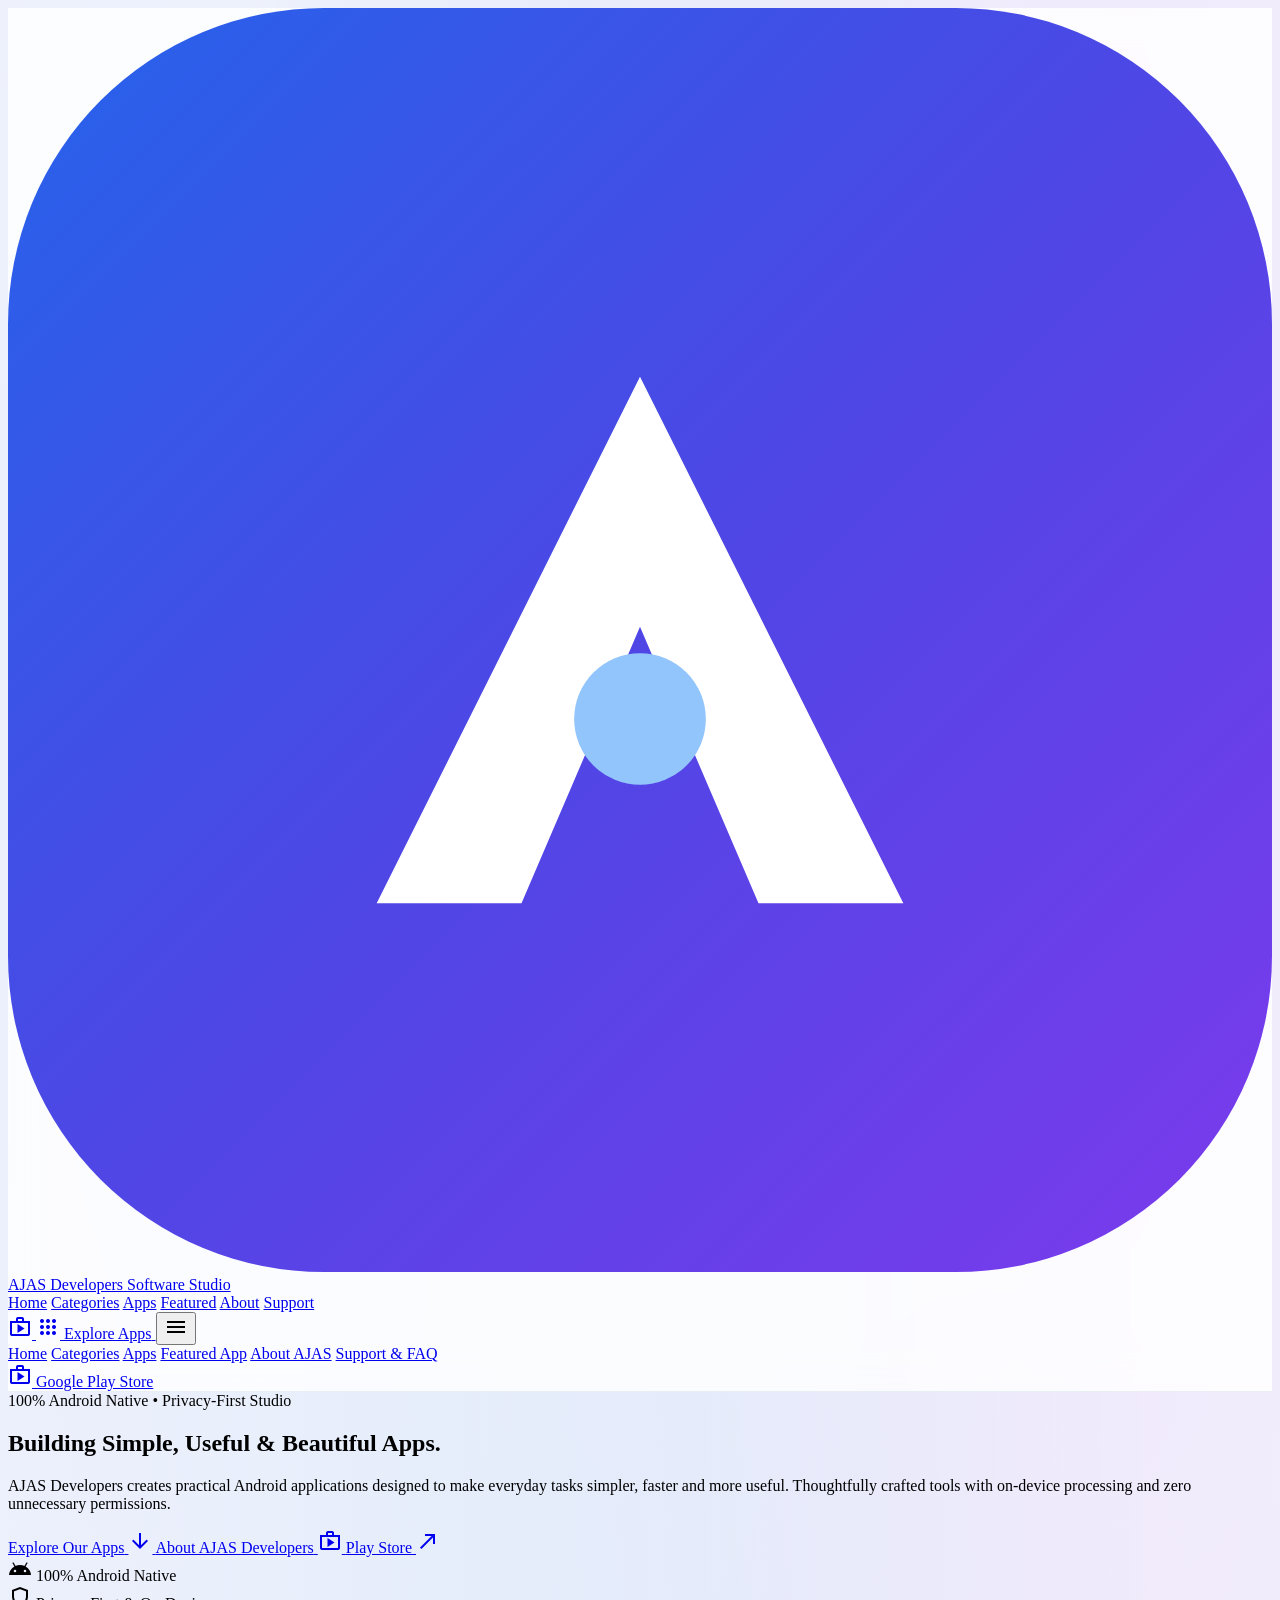
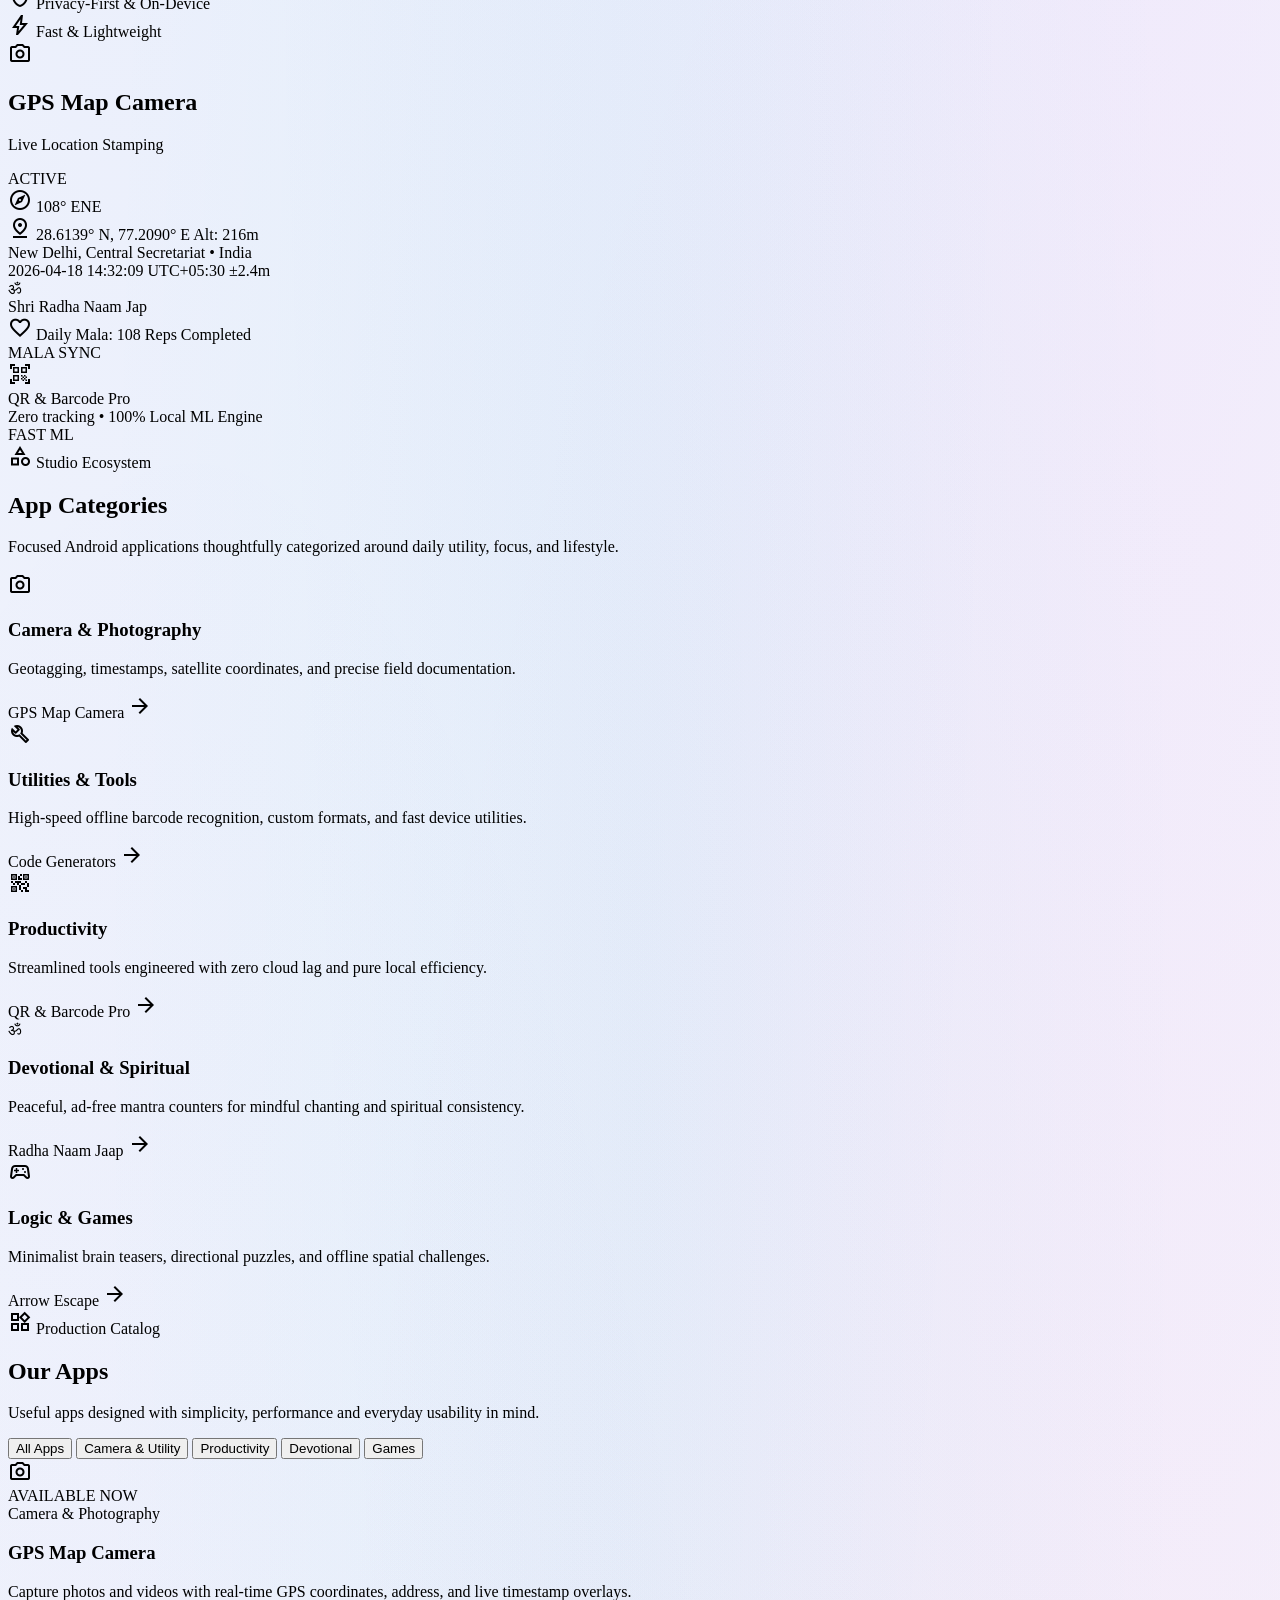
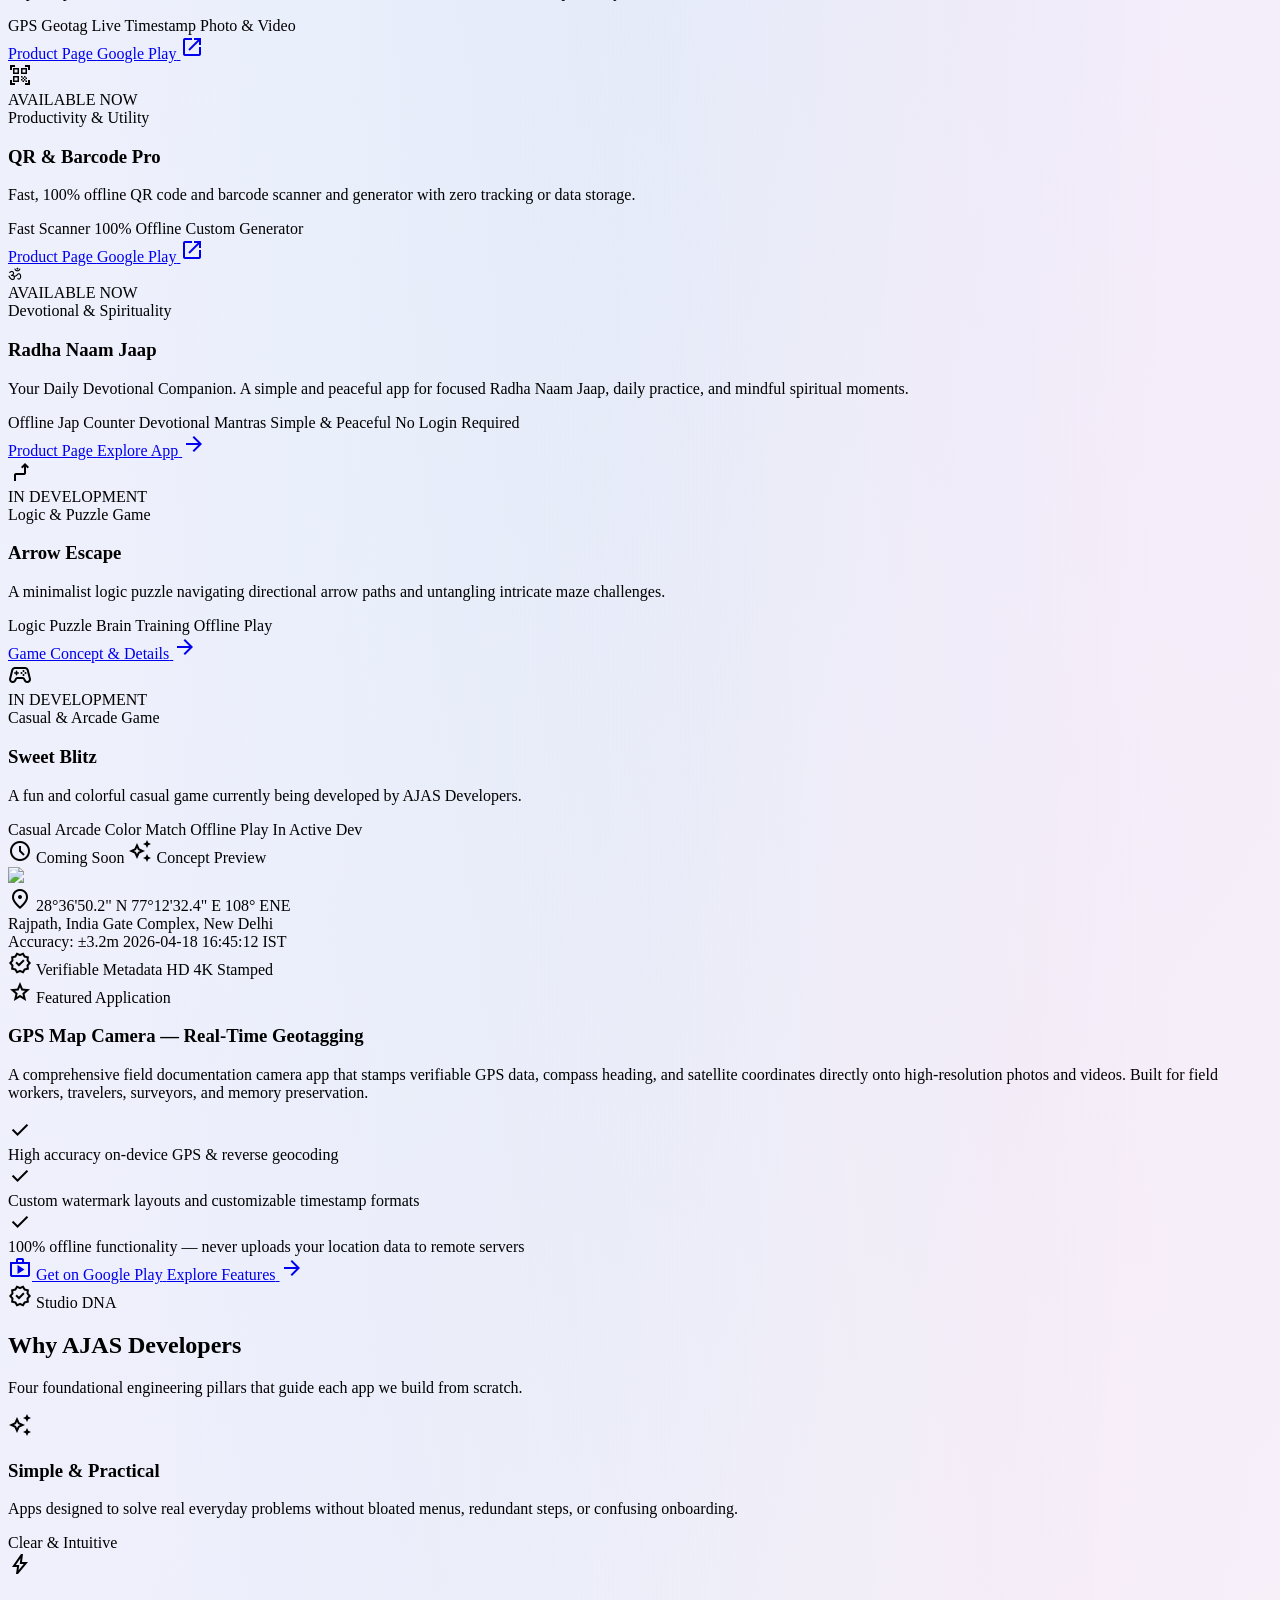
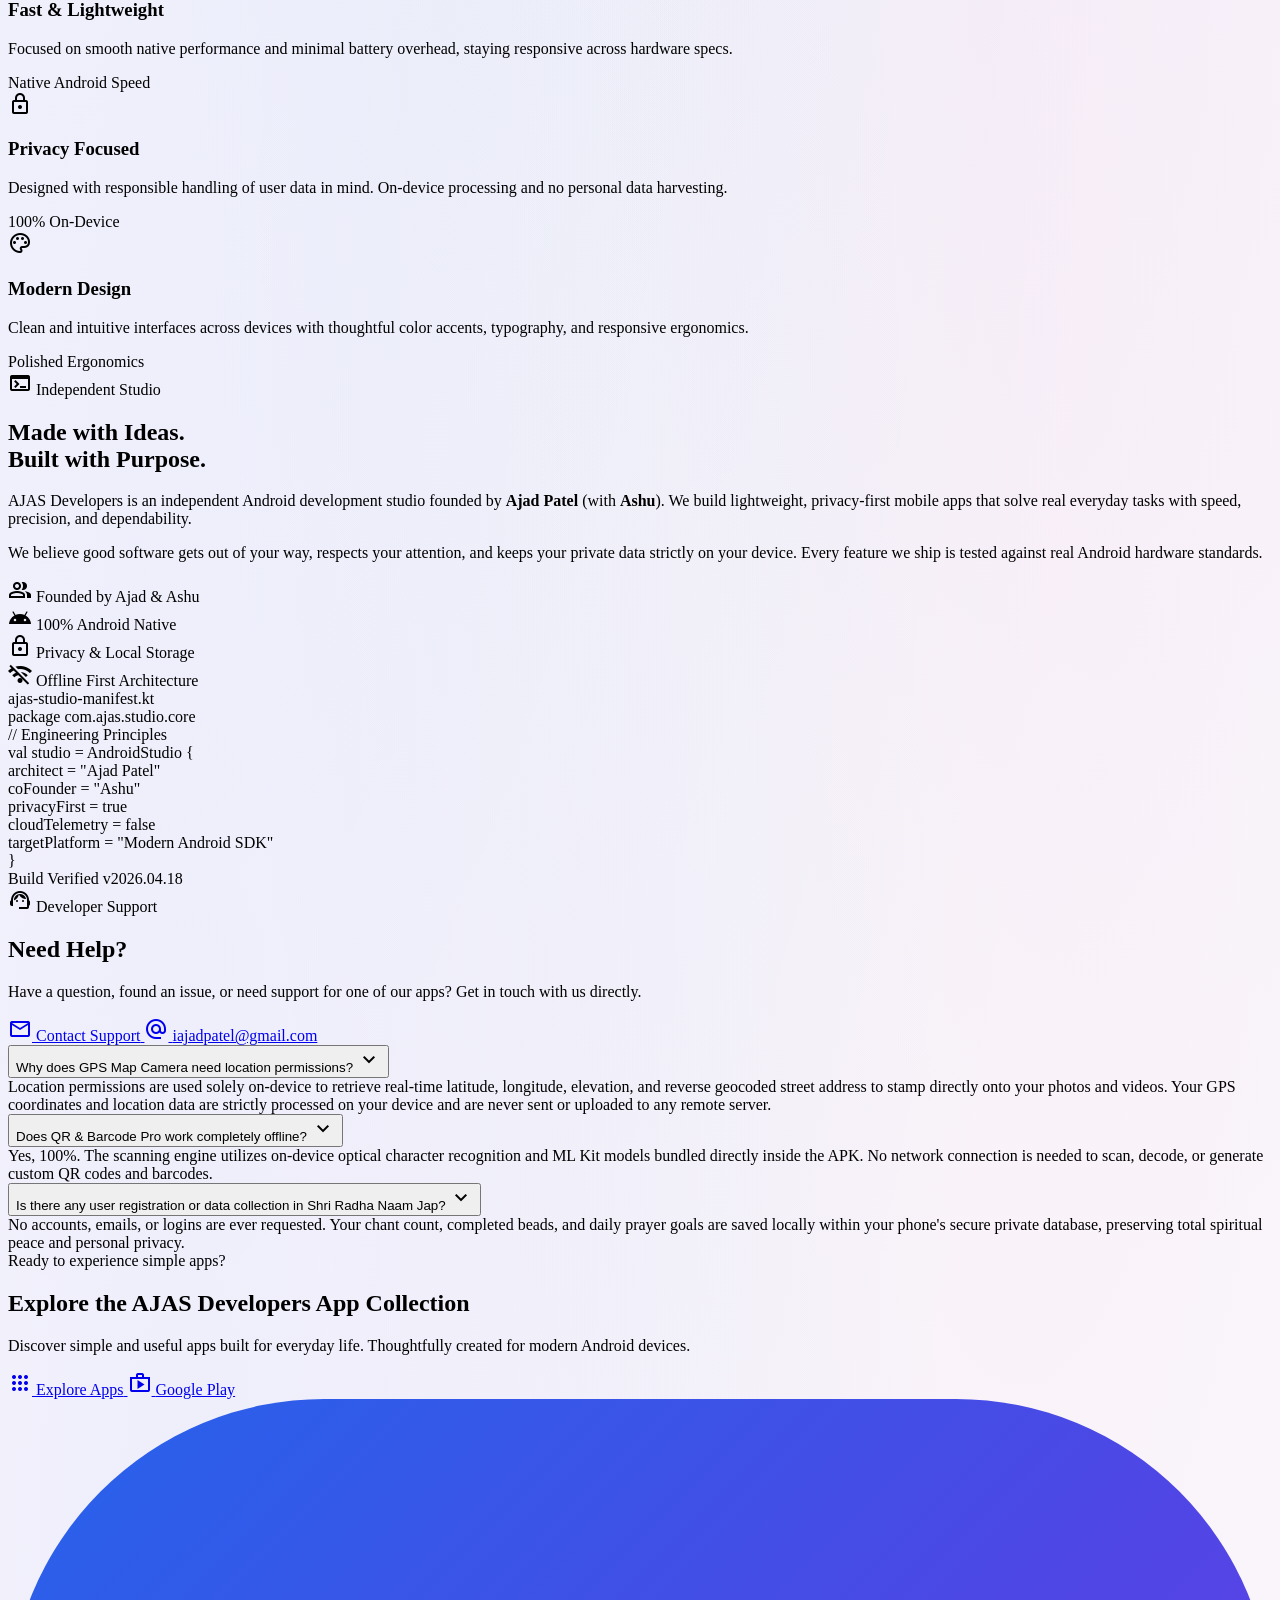
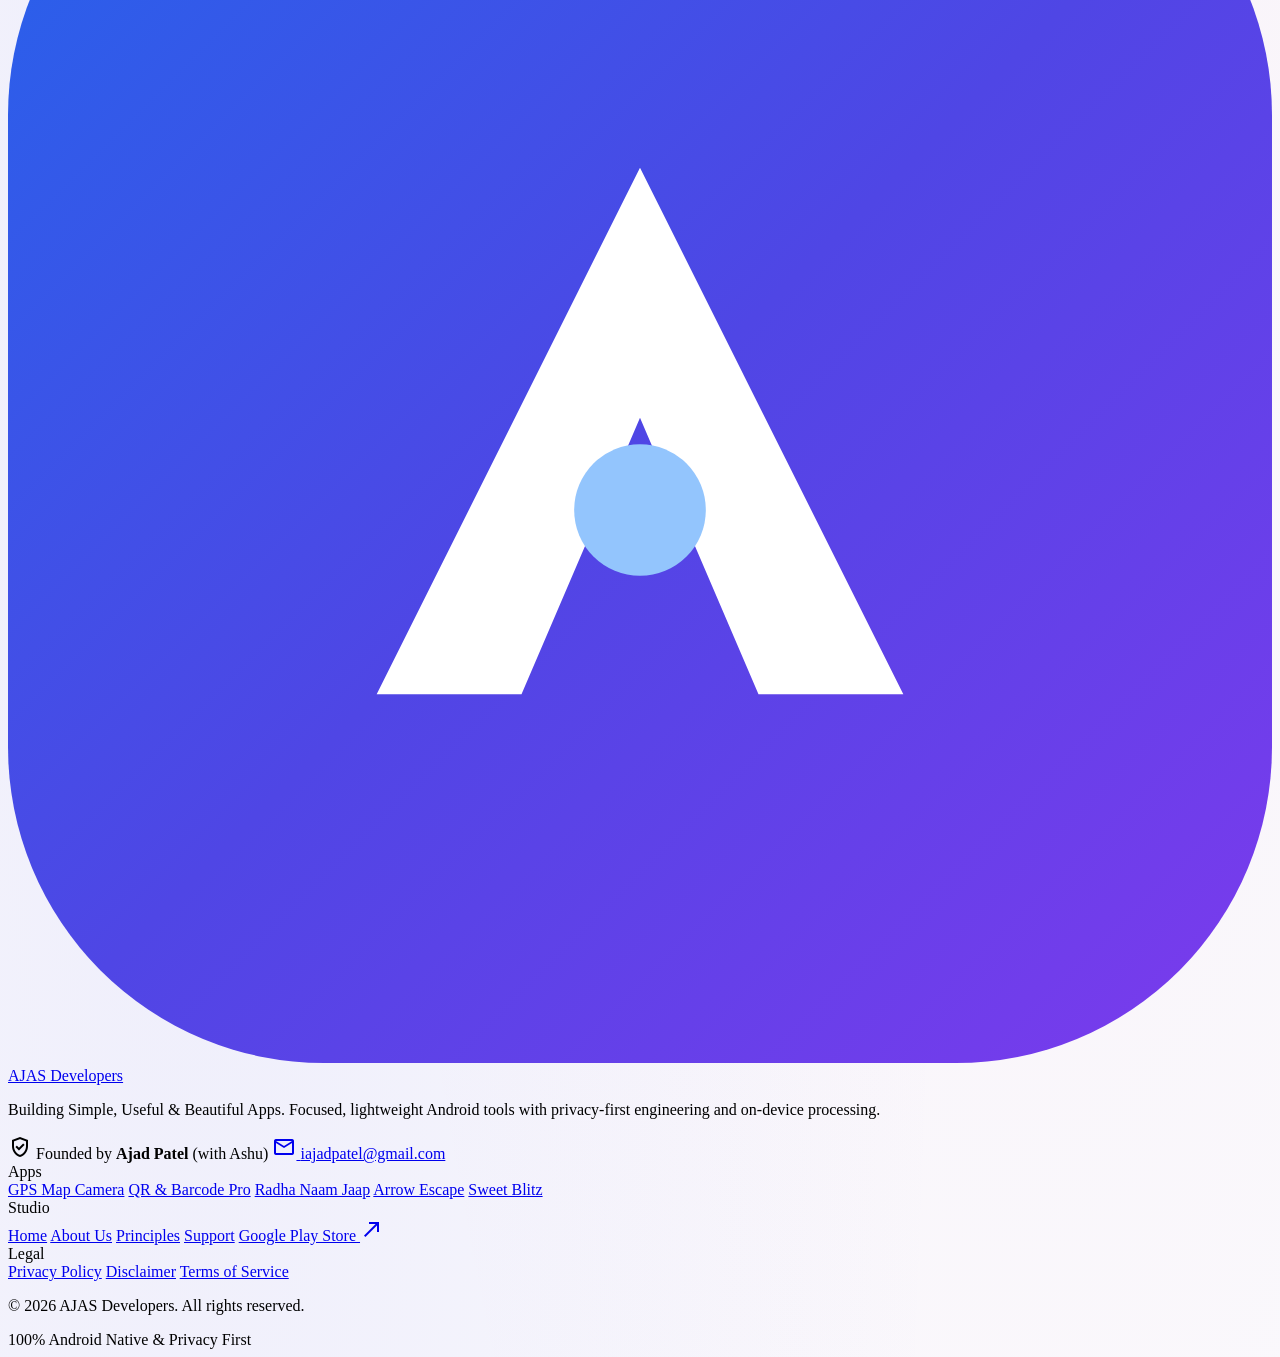
==== commit 63709cd4: "Update index.html" ====
--- a/index.html
+++ b/index.html
@@ -1,13 +1,11 @@
-<!DOCTYPE html>
-
-<html class="scroll-smooth" lang="en"><head>
-<meta charset="utf-8"/>
-<meta content="width=device-width, initial-scale=1.0" name="viewport"/>
+<!DOCTYPE html><html class="scroll-smooth" lang="en"><head>
+<meta charset="utf-8">
+<meta content="width=device-width, initial-scale=1.0" name="viewport">
 <title>AJAS Developers — Simple, Useful &amp; Beautiful Android Apps</title>
-<link href="https://fonts.googleapis.com" rel="preconnect"/>
-<link crossorigin="" href="https://fonts.gstatic.com" rel="preconnect"/>
-<link href="https://fonts.googleapis.com/css2?family=Plus+Jakarta+Sans:wght@400;500;600;700;800&amp;family=Inter:wght@400;500;600;700&amp;family=JetBrains+Mono:wght@400;500;600&amp;display=swap" rel="stylesheet"/>
-<link href="https://fonts.googleapis.com/css2?family=Material+Symbols+Outlined:opsz,wght,FILL,GRAD@20..48,100..700,0..1,-50..200" rel="stylesheet"/>
+<link href="https://fonts.googleapis.com" rel="preconnect">
+<link crossorigin="" href="https://fonts.gstatic.com" rel="preconnect">
+<link href="https://fonts.googleapis.com/css2?family=Plus+Jakarta+Sans:wght@400;500;600;700;800&amp;family=Inter:wght@400;500;600;700&amp;family=JetBrains+Mono:wght@400;500;600&amp;display=swap" rel="stylesheet">
+<link href="https://fonts.googleapis.com/css2?family=Material+Symbols+Outlined:opsz,wght,FILL,GRAD@20..48,100..700,0..1,-50..200" rel="stylesheet">
 <script src="https://cdn.tailwindcss.com?plugins=forms,container-queries"></script>
 <script>
     tailwind.config = {
@@ -102,16 +100,16 @@
 <a class="flex items-center gap-3 group" href="#">
 <div class="relative w-11 h-11 rounded-2xl p-[2px] bg-gradient-to-tr from-blue-600 via-indigo-600 to-purple-600 shadow-md shadow-blue-500/25 transition-transform duration-300 group-hover:scale-105 group-hover:rotate-1">
 <div class="w-full h-full rounded-[14px] bg-white flex items-center justify-center overflow-hidden">
-<svg class="w-8 h-8 drop-shadow-sm" fill="none" viewbox="0 0 48 48" xmlns="http://www.w3.org/2000/svg">
+<svg class="w-8 h-8 drop-shadow-sm" fill="none" viewBox="0 0 48 48" xmlns="http://www.w3.org/2000/svg">
 <rect fill="url(#navBrandGrad)" height="48" rx="12" width="48"></rect>
 <path d="M14 34L24 14L34 34H28.5L24 23.5L19.5 34H14Z" fill="white"></path>
 <circle cx="24" cy="27" fill="#93C5FD" r="2.5"></circle>
 <defs>
-<lineargradient gradientunits="userSpaceOnUse" id="navBrandGrad" x1="0" x2="48" y1="0" y2="48">
+<linearGradient gradientUnits="userSpaceOnUse" id="navBrandGrad" x1="0" x2="48" y1="0" y2="48">
 <stop stop-color="#2563EB"></stop>
 <stop offset="0.5" stop-color="#4F46E5"></stop>
 <stop offset="1" stop-color="#7C3AED"></stop>
-</lineargradient>
+</linearGradient>
 </defs>
 </svg>
 </div>
@@ -137,7 +135,7 @@
 </a>
 <a class="inline-flex items-center gap-2 px-5 py-2.5 rounded-full font-semibold text-sm text-white bg-gradient-to-r from-blue-600 via-indigo-600 to-purple-600 hover:from-blue-700 hover:via-indigo-700 hover:to-purple-700 shadow-lg shadow-indigo-500/25 hover:shadow-indigo-500/40 hover:-translate-y-0.5 transition-all duration-200" href="#apps">
 <span class="material-symbols-outlined text-[18px]">apps</span>
-<span>Explore Apps</span>
+<span class="">Explore Apps</span>
 </a>
 <!-- Mobile menu toggle -->
 <button aria-label="Toggle Menu" class="md:hidden w-10 h-10 rounded-xl bg-slate-100 border border-slate-200 flex items-center justify-center text-slate-700 hover:text-blue-600" id="mobile-menu-btn">
@@ -157,7 +155,7 @@
 <div class="pt-3 border-t border-slate-100 flex items-center justify-between">
 <a class="inline-flex items-center gap-2 text-sm font-semibold text-slate-700" href="https://play.google.com/store" rel="noopener noreferrer" target="_blank">
 <span class="material-symbols-outlined text-[18px] text-blue-600">shop</span>
-<span>Google Play Store</span>
+<span class="">Google Play Store</span>
 </a>
 </div>
 </nav>
@@ -195,15 +193,15 @@
 <!-- Main Action Buttons -->
 <div class="flex flex-wrap items-center gap-3.5 pt-2">
 <a class="inline-flex items-center justify-center gap-2.5 px-7 py-3.5 rounded-full text-white font-semibold text-base bg-gradient-to-r from-blue-600 via-indigo-600 to-purple-600 hover:from-blue-700 hover:via-indigo-700 hover:to-purple-700 shadow-xl shadow-indigo-500/30 hover:shadow-indigo-500/50 hover:-translate-y-0.5 transition-all duration-200 group" href="#apps">
-<span>Explore Our Apps</span>
+<span class="">Explore Our Apps</span>
 <span class="material-symbols-outlined text-[20px] transition-transform duration-200 group-hover:translate-y-0.5">arrow_downward</span>
 </a>
 <a class="inline-flex items-center justify-center gap-2 px-6 py-3.5 rounded-full bg-white/90 backdrop-blur-md text-slate-800 hover:text-blue-600 font-semibold text-base border border-slate-200/90 shadow-sm hover:border-blue-300 hover:bg-white hover:-translate-y-0.5 transition-all duration-200" href="#about">
-<span>About AJAS Developers</span>
+<span class="">About AJAS Developers</span>
 </a>
 <a class="inline-flex items-center justify-center gap-1.5 px-4 py-3.5 rounded-full text-slate-600 hover:text-blue-600 font-medium text-sm transition-colors" href="https://play.google.com/store" rel="noopener noreferrer" target="_blank">
 <span class="material-symbols-outlined text-[18px]">shop</span>
-<span>Play Store</span>
+<span class="">Play Store</span>
 <span class="material-symbols-outlined text-[14px]">north_east</span>
 </a>
 </div>
@@ -213,19 +211,19 @@
 <span class="w-6 h-6 rounded-full bg-blue-100 text-blue-600 flex items-center justify-center">
 <span class="material-symbols-outlined text-[14px]">android</span>
 </span>
-<span>100% Android Native</span>
+<span class="">100% Android Native</span>
 </div>
 <div class="inline-flex items-center gap-2 px-3.5 py-1.5 rounded-full bg-white/85 backdrop-blur-sm border border-emerald-100 shadow-sm text-xs font-semibold text-slate-700">
 <span class="w-6 h-6 rounded-full bg-emerald-100 text-emerald-600 flex items-center justify-center">
 <span class="material-symbols-outlined text-[14px]">shield</span>
 </span>
-<span>Privacy-First &amp; On-Device</span>
+<span class="">Privacy-First &amp; On-Device</span>
 </div>
 <div class="inline-flex items-center gap-2 px-3.5 py-1.5 rounded-full bg-white/85 backdrop-blur-sm border border-amber-100 shadow-sm text-xs font-semibold text-slate-700">
 <span class="w-6 h-6 rounded-full bg-amber-100 text-amber-600 flex items-center justify-center">
 <span class="material-symbols-outlined text-[14px]">bolt</span>
 </span>
-<span>Fast &amp; Lightweight</span>
+<span class="">Fast &amp; Lightweight</span>
 </div>
 </div>
 </div>
@@ -258,7 +256,7 @@
 <!-- Compass ring indicator top right -->
 <div class="absolute top-2.5 right-2.5 px-2 py-0.5 rounded-full bg-black/60 backdrop-blur-md border border-white/20 text-[10px] font-mono text-cyan-300 flex items-center gap-1">
 <span class="material-symbols-outlined text-[12px]">explore</span>
-<span>108° ENE</span>
+<span class="">108° ENE</span>
 </div>
 <!-- Live Stamp Badge Overlay -->
 <div class="absolute bottom-2.5 left-2.5 right-2.5 p-2.5 rounded-xl bg-slate-950/85 backdrop-blur-md border border-white/10 text-white flex flex-col gap-1">
@@ -271,7 +269,7 @@
 </div>
 <div class="text-[11px] text-slate-200 font-medium truncate">New Delhi, Central Secretariat • India</div>
 <div class="text-[9px] text-slate-400 font-mono flex items-center justify-between">
-<span>2026-04-18 14:32:09 UTC+05:30</span>
+<span class="">2026-04-18 14:32:09 UTC+05:30</span>
 <span class="text-emerald-400">±2.4m</span>
 </div>
 </div>
@@ -283,13 +281,13 @@
 <div class="flex items-center justify-between">
 <div class="flex items-center gap-3">
 <div class="w-11 h-11 rounded-2xl bg-gradient-to-tr from-pink-500 to-purple-600 flex items-center justify-center text-white text-xl font-bold shadow-md shadow-pink-500/30">
-<span>ॐ</span>
+<span class="">ॐ</span>
 </div>
 <div>
 <div class="text-sm font-bold text-slate-900">Shri Radha Naam Jap</div>
 <div class="text-xs font-medium text-pink-600 flex items-center gap-1">
 <span class="material-symbols-outlined text-[14px]">favorite</span>
-<span>Daily Mala: 108 Reps Completed</span>
+<span class="">Daily Mala: 108 Reps Completed</span>
 </div>
 </div>
 </div>
@@ -326,7 +324,7 @@
 <div class="text-center max-w-3xl mx-auto mb-12">
 <div class="inline-flex items-center gap-2 px-3.5 py-1 rounded-full bg-gradient-to-r from-blue-50 to-purple-50 border border-indigo-100 text-indigo-700 text-xs font-bold uppercase tracking-wider mb-3">
 <span class="material-symbols-outlined text-[16px]">category</span>
-<span>Studio Ecosystem</span>
+<span class="">Studio Ecosystem</span>
 </div>
 <h2 class="text-3xl sm:text-4xl font-extrabold text-slate-900 tracking-tight">
             App Categories
@@ -349,7 +347,7 @@
               </p>
 </div>
 <div class="mt-4 pt-3 border-t border-slate-100 flex items-center justify-between text-xs font-semibold text-blue-600">
-<span>GPS Map Camera</span>
+<span class="">GPS Map Camera</span>
 <span class="material-symbols-outlined text-[16px] group-hover:translate-x-1 transition-transform">arrow_forward</span>
 </div>
 </div>
@@ -366,7 +364,7 @@
               </p>
 </div>
 <div class="mt-4 pt-3 border-t border-slate-100 flex items-center justify-between text-xs font-semibold text-cyan-600">
-<span>Code Generators</span>
+<span class="">Code Generators</span>
 <span class="material-symbols-outlined text-[16px] group-hover:translate-x-1 transition-transform">arrow_forward</span>
 </div>
 </div>
@@ -383,7 +381,7 @@
               </p>
 </div>
 <div class="mt-4 pt-3 border-t border-slate-100 flex items-center justify-between text-xs font-semibold text-purple-600">
-<span>QR &amp; Barcode Pro</span>
+<span class="">QR &amp; Barcode Pro</span>
 <span class="material-symbols-outlined text-[16px] group-hover:translate-x-1 transition-transform">arrow_forward</span>
 </div>
 </div>
@@ -392,7 +390,7 @@
 <div class="absolute -top-10 -right-10 w-28 h-28 rounded-full bg-gradient-to-br from-pink-500/15 to-purple-500/15 blur-xl group-hover:scale-150 transition-transform"></div>
 <div>
 <div class="w-12 h-12 rounded-2xl bg-gradient-to-tr from-pink-500 to-purple-600 text-white flex items-center justify-center shadow-md shadow-pink-500/30 mb-4 group-hover:rotate-6 transition-transform text-2xl font-bold">
-<span>ॐ</span>
+<span class="">ॐ</span>
 </div>
 <h3 class="font-bold text-slate-900 text-lg mb-1">Devotional &amp; Spiritual</h3>
 <p class="text-xs text-slate-500 leading-relaxed">
@@ -400,7 +398,7 @@
               </p>
 </div>
 <div class="mt-4 pt-3 border-t border-slate-100 flex items-center justify-between text-xs font-semibold text-pink-600">
-<span>Radha Naam Jaap</span>
+<span class="">Radha Naam Jaap</span>
 <span class="material-symbols-outlined text-[16px] group-hover:translate-x-1 transition-transform">arrow_forward</span>
 </div>
 </div>
@@ -417,7 +415,7 @@
               </p>
 </div>
 <div class="mt-4 pt-3 border-t border-slate-100 flex items-center justify-between text-xs font-semibold text-amber-600">
-<span>Arrow Escape</span>
+<span class="">Arrow Escape</span>
 <span class="material-symbols-outlined text-[16px] group-hover:translate-x-1 transition-transform">arrow_forward</span>
 </div>
 </div>
@@ -430,7 +428,7 @@
 <div class="text-center max-w-3xl mx-auto mb-10">
 <div class="inline-flex items-center gap-2 px-4 py-1 rounded-full bg-blue-50 border border-blue-200 text-blue-700 text-xs font-bold uppercase tracking-wider mb-3">
 <span class="material-symbols-outlined text-[16px]">widgets</span>
-<span>Production Catalog</span>
+<span class="">Production Catalog</span>
 </div>
 <h2 class="text-3xl sm:text-4xl font-extrabold text-slate-900 tracking-tight">
             Our Apps
@@ -491,7 +489,7 @@
                 Product Page
               </a>
 <a class="flex-1 inline-flex items-center justify-center gap-1.5 py-2.5 px-4 rounded-full bg-gradient-to-r from-blue-600 to-indigo-600 hover:from-blue-700 hover:to-indigo-700 text-white font-semibold text-sm shadow-md shadow-blue-500/20 transition-all" href="https://play.google.com/store/apps/details?id=com.aistudio.gpscamera.vjqmks" rel="noopener noreferrer" target="_blank">
-<span>Google Play</span>
+<span class="">Google Play</span>
 <span class="material-symbols-outlined text-[15px]">open_in_new</span>
 </a>
 </div>
@@ -528,7 +526,7 @@
                 Product Page
               </a>
 <a class="flex-1 inline-flex items-center justify-center gap-1.5 py-2.5 px-4 rounded-full bg-gradient-to-r from-cyan-600 to-blue-600 hover:from-cyan-700 hover:to-blue-700 text-white font-semibold text-sm shadow-md shadow-cyan-500/20 transition-all" href="https://play.google.com/store/apps/details?id=com.yourcompany.code128generator" rel="noopener noreferrer" target="_blank">
-<span>Google Play</span>
+<span class="">Google Play</span>
 <span class="material-symbols-outlined text-[15px]">open_in_new</span>
 </a>
 </div>
@@ -538,7 +536,7 @@
 <div>
 <div class="flex items-start justify-between gap-4 mb-5">
 <div class="w-14 h-14 rounded-2xl bg-gradient-to-tr from-pink-500 to-purple-600 text-white flex items-center justify-center text-3xl font-bold shadow-lg shadow-pink-500/30 group-hover:scale-105 transition-transform">
-<span>ॐ</span>
+<span class="">ॐ</span>
 </div>
 <span class="inline-flex items-center gap-1.5 px-3 py-1 rounded-full bg-emerald-50 border border-emerald-200 text-emerald-700 text-xs font-bold">
 <span class="w-2 h-2 rounded-full bg-emerald-500 animate-pulse"></span>
@@ -566,7 +564,7 @@
                 Product Page
               </a>
 <a class="flex-1 inline-flex items-center justify-center gap-1.5 py-2.5 px-4 rounded-full bg-gradient-to-r from-pink-600 to-purple-600 hover:from-pink-700 hover:to-purple-700 text-white font-semibold text-sm shadow-md shadow-pink-500/20 transition-all" href="radha-naam-jaap.html">
-<span>Explore App</span>
+<span class="">Explore App</span>
 <span class="material-symbols-outlined text-[15px]">arrow_forward</span>
 </a>
 </div>
@@ -600,12 +598,49 @@
 </div>
 <div class="pt-5 border-t border-slate-100">
 <a class="w-full inline-flex items-center justify-center gap-2 py-2.5 px-4 rounded-full bg-slate-100 hover:bg-gradient-to-r hover:from-amber-500 hover:to-orange-500 hover:text-white text-slate-800 font-semibold text-sm transition-all duration-200" href="arrow-escape.html">
-<span>Game Concept &amp; Details</span>
+<span class="">Game Concept &amp; Details</span>
 <span class="material-symbols-outlined text-[16px]">arrow_forward</span>
 </a>
 </div>
 </div>
-</div>
+<div class="app-item group bg-white rounded-3xl p-7 border border-slate-200/90 hover:border-pink-300 shadow-lg hover:shadow-2xl hover:shadow-pink-500/15 transition-all duration-300 flex flex-col justify-between" data-category="game">
+<div>
+<div class="flex items-start justify-between gap-4 mb-5">
+<div class="w-14 h-14 rounded-2xl bg-gradient-to-tr from-pink-500 via-purple-600 to-amber-500 text-white flex items-center justify-center shadow-lg shadow-pink-500/30 group-hover:scale-105 transition-transform">
+<span class="material-symbols-outlined text-[30px]">stadia_controller</span>
+</div>
+<span class="inline-flex items-center gap-1.5 px-3 py-1 rounded-full bg-amber-50 border border-amber-200 text-amber-700 text-xs font-bold">
+<span class="w-2 h-2 rounded-full bg-amber-500"></span>
+IN DEVELOPMENT
+</span>
+</div>
+<span class="text-xs font-bold text-pink-600 uppercase tracking-wider block mb-1">
+Casual &amp; Arcade Game
+</span>
+<h3 class="text-2xl font-bold text-slate-900 mb-2.5 group-hover:text-pink-600 transition-colors">
+Sweet Blitz
+</h3>
+<p class="text-sm text-slate-600 leading-relaxed mb-6">
+A fun and colorful casual game currently being developed by AJAS Developers.
+</p>
+<div class="flex flex-wrap gap-2 mb-6">
+<span class="px-3 py-1 rounded-full bg-pink-50 border border-pink-100 text-pink-700 text-xs font-semibold">Casual Arcade</span>
+<span class="px-3 py-1 rounded-full bg-purple-50 border border-purple-100 text-purple-700 text-xs font-semibold">Color Match</span>
+<span class="px-3 py-1 rounded-full bg-amber-50 border border-amber-100 text-amber-700 text-xs font-semibold">Offline Play</span>
+<span class="px-3 py-1 rounded-full bg-emerald-50 border border-emerald-100 text-emerald-700 text-xs font-semibold">In Active Dev</span>
+</div>
+</div>
+<div class="flex items-center gap-3 pt-5 border-t border-slate-100">
+<span class="flex-1 text-center py-2.5 px-4 rounded-full bg-slate-100 text-slate-500 font-semibold text-sm cursor-not-allowed select-none flex items-center justify-center gap-1">
+<span class="material-symbols-outlined text-[16px]">schedule</span>
+<span class="">Coming Soon</span>
+</span>
+<span class="flex-1 inline-flex items-center justify-center gap-1.5 py-2.5 px-4 rounded-full bg-purple-50 border border-purple-100 text-purple-700 font-semibold text-sm select-none">
+<span class="material-symbols-outlined text-[15px]">auto_awesome</span>
+<span class="">Concept Preview</span>
+</span>
+</div>
+</div></div>
 </div>
 </section>
 <!-- 5. FEATURED APP SHOWCASE (GPS MAP CAMERA) -->
@@ -627,7 +662,7 @@
 </div>
 <!-- Simulated Camera Viewfinder -->
 <div class="relative rounded-2xl overflow-hidden bg-slate-950 border border-white/10 shadow-inner">
-<img class="w-full h-80 object-cover" data-alt="Modern smartphone camera viewfinder interface showing high resolution urban architectural photography with translucent informational badges displaying GPS coordinates, timestamp, compass direction, and satellite elevation in clean minimalist typography." src="https://lh3.googleusercontent.com/aida-public/[base64]"/>
+<img class="w-full h-80 object-cover" data-alt="Modern smartphone camera viewfinder interface showing high resolution urban architectural photography with translucent informational badges displaying GPS coordinates, timestamp, compass direction, and satellite elevation in clean minimalist typography." src="https://lh3.googleusercontent.com/aida-public/[base64]">
 <!-- Viewfinder grid lines -->
 <div class="absolute inset-0 grid grid-cols-3 grid-rows-3 pointer-events-none">
 <div class="border-b border-r border-white/15"></div>
@@ -651,8 +686,8 @@
 </div>
 <div class="text-[12px] font-semibold text-white leading-snug">Rajpath, India Gate Complex, New Delhi</div>
 <div class="flex items-center justify-between text-[10px] text-slate-300 mt-1 font-mono">
-<span>Accuracy: ±3.2m</span>
-<span>2026-04-18 16:45:12 IST</span>
+<span class="">Accuracy: ±3.2m</span>
+<span class="">2026-04-18 16:45:12 IST</span>
 </div>
 </div>
 </div>
@@ -660,7 +695,7 @@
 <div class="mt-3 flex items-center justify-between px-2 text-xs text-slate-400">
 <span class="inline-flex items-center gap-1 text-emerald-400 font-medium">
 <span class="material-symbols-outlined text-[15px]">verified</span>
-<span>Verifiable Metadata</span>
+<span class="">Verifiable Metadata</span>
 </span>
 <span class="font-mono text-[11px] text-cyan-300 bg-cyan-950/80 px-2 py-0.5 rounded border border-cyan-500/30">HD 4K Stamped</span>
 </div>
@@ -670,7 +705,7 @@
 <div class="lg:col-span-7 flex flex-col items-start gap-6 order-1 lg:order-2 text-left">
 <div class="inline-flex items-center gap-2 px-3.5 py-1.5 rounded-full bg-gradient-to-r from-blue-500/20 to-purple-500/20 border border-blue-400/30 text-cyan-300 text-xs font-bold uppercase tracking-wider">
 <span class="material-symbols-outlined text-[16px] text-amber-400">star</span>
-<span>Featured Application</span>
+<span class="">Featured Application</span>
 </div>
 <div>
 <h3 class="text-3xl sm:text-4xl lg:text-5xl font-extrabold tracking-tight text-white leading-tight">
@@ -705,10 +740,10 @@
 <div class="flex flex-wrap items-center gap-4 pt-2">
 <a class="inline-flex items-center justify-center gap-2 px-7 py-3.5 rounded-full font-semibold text-base text-white bg-gradient-to-r from-blue-500 to-indigo-600 hover:from-blue-600 hover:to-indigo-700 shadow-lg shadow-blue-500/30 hover:shadow-blue-500/50 hover:-translate-y-0.5 transition-all" href="https://play.google.com/store/apps/details?id=com.aistudio.gpscamera.vjqmks" rel="noopener noreferrer" target="_blank">
 <span class="material-symbols-outlined text-[20px]">shop</span>
-<span>Get on Google Play</span>
+<span class="">Get on Google Play</span>
 </a>
 <a class="inline-flex items-center justify-center gap-2 px-6 py-3.5 rounded-full bg-white/10 hover:bg-white/20 text-white font-semibold text-base border border-white/20 backdrop-blur-md hover:-translate-y-0.5 transition-all" href="gps-map-camera.html">
-<span>Explore Features</span>
+<span class="">Explore Features</span>
 <span class="material-symbols-outlined text-[18px]">arrow_forward</span>
 </a>
 </div>
@@ -723,7 +758,7 @@
 <div class="text-center max-w-3xl mx-auto mb-12">
 <div class="inline-flex items-center gap-2 px-3.5 py-1 rounded-full bg-purple-50 border border-purple-200 text-purple-700 text-xs font-bold uppercase tracking-wider mb-3">
 <span class="material-symbols-outlined text-[16px]">verified</span>
-<span>Studio DNA</span>
+<span class="">Studio DNA</span>
 </div>
 <h2 class="text-3xl sm:text-4xl font-extrabold text-slate-900 tracking-tight">
             Why AJAS Developers
@@ -807,10 +842,10 @@
 <div class="lg:col-span-7 flex flex-col items-start gap-5">
 <div class="inline-flex items-center gap-2 px-3.5 py-1 rounded-full bg-blue-50 border border-blue-200 text-blue-700 text-xs font-bold uppercase tracking-wider">
 <span class="material-symbols-outlined text-[16px]">terminal</span>
-<span>Independent Studio</span>
+<span class="">Independent Studio</span>
 </div>
 <h2 class="text-3xl sm:text-4xl lg:text-5xl font-extrabold text-slate-900 tracking-tight leading-tight">
-                Made with Ideas. <br/>
+                Made with Ideas. <br>
 <span class="bg-gradient-to-r from-blue-600 via-indigo-600 to-purple-600 bg-clip-text text-transparent">Built with Purpose.</span>
 </h2>
 <p class="text-base sm:text-lg text-slate-600 leading-relaxed">
@@ -823,19 +858,19 @@
 <div class="flex flex-wrap items-center gap-2.5 pt-2">
 <div class="inline-flex items-center gap-2 px-4 py-2 rounded-full bg-slate-50 border border-slate-200 text-slate-700 text-xs font-semibold">
 <span class="material-symbols-outlined text-blue-600 text-[18px]">group</span>
-<span>Founded by Ajad &amp; Ashu</span>
+<span class="">Founded by Ajad &amp; Ashu</span>
 </div>
 <div class="inline-flex items-center gap-2 px-4 py-2 rounded-full bg-slate-50 border border-slate-200 text-slate-700 text-xs font-semibold">
 <span class="material-symbols-outlined text-purple-600 text-[18px]">android</span>
-<span>100% Android Native</span>
+<span class="">100% Android Native</span>
 </div>
 <div class="inline-flex items-center gap-2 px-4 py-2 rounded-full bg-slate-50 border border-slate-200 text-slate-700 text-xs font-semibold">
 <span class="material-symbols-outlined text-emerald-600 text-[18px]">lock</span>
-<span>Privacy &amp; Local Storage</span>
+<span class="">Privacy &amp; Local Storage</span>
 </div>
 <div class="inline-flex items-center gap-2 px-4 py-2 rounded-full bg-slate-50 border border-slate-200 text-slate-700 text-xs font-semibold">
 <span class="material-symbols-outlined text-cyan-600 text-[18px]">wifi_off</span>
-<span>Offline First Architecture</span>
+<span class="">Offline First Architecture</span>
 </div>
 </div>
 </div>
@@ -855,20 +890,20 @@
 <div class="py-4 font-mono text-xs text-slate-300 leading-relaxed flex flex-col gap-2">
 <div class="text-purple-400"><span class="text-blue-400">package</span> com.ajas.studio.core</div>
 <div class="text-slate-500">// Engineering Principles</div>
-<div><span class="text-pink-400">val</span> studio = AndroidStudio {</div>
+<div class=""><span class="text-pink-400">val</span> studio = AndroidStudio {</div>
 <div class="pl-4 text-cyan-300">architect = <span class="text-amber-300">"Ajad Patel"</span></div>
 <div class="pl-4 text-cyan-300">coFounder = <span class="text-amber-300">"Ashu"</span></div>
 <div class="pl-4 text-cyan-300">privacyFirst = <span class="text-emerald-400">true</span></div>
 <div class="pl-4 text-cyan-300">cloudTelemetry = <span class="text-rose-400">false</span></div>
 <div class="pl-4 text-cyan-300">targetPlatform = <span class="text-blue-300">"Modern Android SDK"</span></div>
-<div>}</div>
+<div class="">}</div>
 </div>
 <div class="pt-3 border-t border-slate-800 flex items-center justify-between text-[11px] font-mono text-slate-400">
 <span class="flex items-center gap-1.5 text-emerald-400">
 <span class="w-2 h-2 rounded-full bg-emerald-400 animate-pulse"></span>
                     Build Verified
                   </span>
-<span>v2026.04.18</span>
+<span class="">v2026.04.18</span>
 </div>
 </div>
 </div>
@@ -885,7 +920,7 @@
 <div class="text-center max-w-xl mx-auto mb-10">
 <div class="inline-flex items-center gap-2 px-3.5 py-1 rounded-full bg-indigo-50 border border-indigo-200 text-indigo-700 text-xs font-bold uppercase tracking-wider mb-3">
 <span class="material-symbols-outlined text-[16px]">support_agent</span>
-<span>Developer Support</span>
+<span class="">Developer Support</span>
 </div>
 <h2 class="text-3xl sm:text-4xl font-extrabold text-slate-900 tracking-tight">
                 Need Help?
@@ -897,11 +932,11 @@
 <div class="flex flex-wrap items-center justify-center gap-3.5 mt-6">
 <a class="inline-flex items-center gap-2 px-6 py-3 rounded-full text-white font-semibold text-sm bg-gradient-to-r from-blue-600 to-indigo-600 hover:from-blue-700 hover:to-indigo-700 shadow-lg shadow-blue-500/25 hover:-translate-y-0.5 transition-all" href="mailto:iajadpatel@gmail.com">
 <span class="material-symbols-outlined text-[18px]">mail</span>
-<span>Contact Support</span>
+<span class="">Contact Support</span>
 </a>
 <a class="inline-flex items-center gap-2 px-5 py-3 rounded-full bg-slate-100 hover:bg-slate-200 text-slate-800 font-mono text-xs sm:text-sm font-semibold transition-colors border border-slate-200" href="mailto:iajadpatel@gmail.com">
 <span class="material-symbols-outlined text-[18px] text-blue-600">alternate_email</span>
-<span>iajadpatel@gmail.com</span>
+<span class="">iajadpatel@gmail.com</span>
 </a>
 </div>
 </div>
@@ -910,7 +945,7 @@
 <!-- FAQ 1 -->
 <div class="faq-item rounded-2xl bg-slate-50 border border-slate-200/80 transition-colors">
 <button class="faq-toggle w-full p-5 text-left flex items-center justify-between gap-4 font-bold text-slate-900 text-base" type="button">
-<span>Why does GPS Map Camera need location permissions?</span>
+<span class="">Why does GPS Map Camera need location permissions?</span>
 <span class="material-symbols-outlined faq-icon text-slate-500 transition-transform duration-200">expand_more</span>
 </button>
 <div class="faq-content hidden px-5 pb-5 text-sm text-slate-600 leading-relaxed">
@@ -920,7 +955,7 @@
 <!-- FAQ 2 -->
 <div class="faq-item rounded-2xl bg-slate-50 border border-slate-200/80 transition-colors">
 <button class="faq-toggle w-full p-5 text-left flex items-center justify-between gap-4 font-bold text-slate-900 text-base" type="button">
-<span>Does QR &amp; Barcode Pro work completely offline?</span>
+<span class="">Does QR &amp; Barcode Pro work completely offline?</span>
 <span class="material-symbols-outlined faq-icon text-slate-500 transition-transform duration-200">expand_more</span>
 </button>
 <div class="faq-content hidden px-5 pb-5 text-sm text-slate-600 leading-relaxed">
@@ -930,7 +965,7 @@
 <!-- FAQ 3 -->
 <div class="faq-item rounded-2xl bg-slate-50 border border-slate-200/80 transition-colors">
 <button class="faq-toggle w-full p-5 text-left flex items-center justify-between gap-4 font-bold text-slate-900 text-base" type="button">
-<span>Is there any user registration or data collection in Shri Radha Naam Jap?</span>
+<span class="">Is there any user registration or data collection in Shri Radha Naam Jap?</span>
 <span class="material-symbols-outlined faq-icon text-slate-500 transition-transform duration-200">expand_more</span>
 </button>
 <div class="faq-content hidden px-5 pb-5 text-sm text-slate-600 leading-relaxed">
@@ -962,11 +997,11 @@
 <div class="pt-4 flex flex-wrap items-center justify-center gap-3">
 <a class="inline-flex items-center gap-2 px-8 py-4 rounded-full bg-white text-blue-600 hover:text-blue-700 font-bold text-base shadow-xl hover:shadow-2xl hover:bg-slate-50 hover:-translate-y-0.5 transition-all" href="#apps">
 <span class="material-symbols-outlined text-[20px]">apps</span>
-<span>Explore Apps</span>
+<span class="">Explore Apps</span>
 </a>
 <a class="inline-flex items-center gap-2 px-6 py-4 rounded-full bg-white/15 hover:bg-white/25 text-white font-semibold text-base border border-white/30 backdrop-blur-md transition-all" href="https://play.google.com/store" rel="noopener noreferrer" target="_blank">
 <span class="material-symbols-outlined text-[20px]">shop</span>
-<span>Google Play</span>
+<span class="">Google Play</span>
 </a>
 </div>
 </div>
@@ -984,16 +1019,16 @@
 <div class="lg:col-span-2 flex flex-col items-start gap-4">
 <a class="flex items-center gap-3 group" href="#">
 <div class="w-10 h-10 rounded-xl bg-gradient-to-tr from-blue-600 via-indigo-600 to-purple-600 flex items-center justify-center text-white shadow-md shadow-blue-500/20">
-<svg class="w-7 h-7 drop-shadow-sm" fill="none" viewbox="0 0 48 48" xmlns="http://www.w3.org/2000/svg">
+<svg class="w-7 h-7 drop-shadow-sm" fill="none" viewBox="0 0 48 48" xmlns="http://www.w3.org/2000/svg">
 <rect fill="url(#footerBrandGrad)" height="48" rx="12" width="48"></rect>
 <path d="M14 34L24 14L34 34H28.5L24 23.5L19.5 34H14Z" fill="white"></path>
 <circle cx="24" cy="27" fill="#93C5FD" r="2.5"></circle>
 <defs>
-<lineargradient gradientunits="userSpaceOnUse" id="footerBrandGrad" x1="0" x2="48" y1="0" y2="48">
+<linearGradient gradientUnits="userSpaceOnUse" id="footerBrandGrad" x1="0" x2="48" y1="0" y2="48">
 <stop stop-color="#2563EB"></stop>
 <stop offset="0.5" stop-color="#4F46E5"></stop>
 <stop offset="1" stop-color="#7C3AED"></stop>
-</lineargradient>
+</linearGradient>
 </defs>
 </svg>
 </div>
@@ -1005,11 +1040,11 @@
 <div class="flex flex-col gap-1.5 text-xs text-slate-400 pt-2">
 <span class="flex items-center gap-2">
 <span class="material-symbols-outlined text-[16px] text-blue-400">verified_user</span>
-<span>Founded by <strong class="text-slate-200">Ajad Patel</strong> (with Ashu)</span>
+<span class="">Founded by <strong class="text-slate-200">Ajad Patel</strong> (with Ashu)</span>
 </span>
 <a class="flex items-center gap-2 text-slate-400 hover:text-blue-400 transition-colors" href="mailto:iajadpatel@gmail.com">
 <span class="material-symbols-outlined text-[16px]">mail</span>
-<span>iajadpatel@gmail.com</span>
+<span class="">iajadpatel@gmail.com</span>
 </a>
 </div>
 </div>
@@ -1021,7 +1056,7 @@
 <a class="hover:text-cyan-400 transition-colors" href="qr-barcode-pro.html">QR &amp; Barcode Pro</a>
 <a class="hover:text-pink-400 transition-colors" href="radha-naam-jaap.html">Radha Naam Jaap</a>
 <a class="hover:text-amber-400 transition-colors" href="arrow-escape.html">Arrow Escape</a>
-</div>
+<a class="hover:text-pink-400 transition-colors" href="#apps">Sweet Blitz</a></div>
 </div>
 <!-- Studio Links -->
 <div class="flex flex-col gap-3">
@@ -1032,7 +1067,7 @@
 <a class="hover:text-blue-400 transition-colors" href="#principles">Principles</a>
 <a class="hover:text-blue-400 transition-colors" href="#support">Support</a>
 <a class="hover:text-blue-400 transition-colors inline-flex items-center gap-1" href="https://play.google.com/store" rel="noopener noreferrer" target="_blank">
-<span>Google Play Store</span>
+<span class="">Google Play Store</span>
 <span class="material-symbols-outlined text-[14px]">north_east</span>
 </a>
 </div>
@@ -1049,10 +1084,10 @@
 </div>
 <!-- Bottom bar -->
 <div class="mt-12 pt-8 border-t border-slate-800 flex flex-col sm:flex-row items-center justify-between gap-4 text-xs text-slate-500">
-<p>© 2026 AJAS Developers. All rights reserved.</p>
+<p class="">© 2026 AJAS Developers. All rights reserved.</p>
 <div class="inline-flex items-center gap-2 px-3 py-1 rounded-full bg-slate-900 border border-slate-800 text-slate-400">
 <span class="w-2 h-2 rounded-full bg-emerald-400"></span>
-<span>100% Android Native &amp; Privacy First</span>
+<span class="">100% Android Native &amp; Privacy First</span>
 </div>
 </div>
 </div>
@@ -1121,4 +1156,6 @@
       });
     })();
   </script>
+
+
 </body></html>
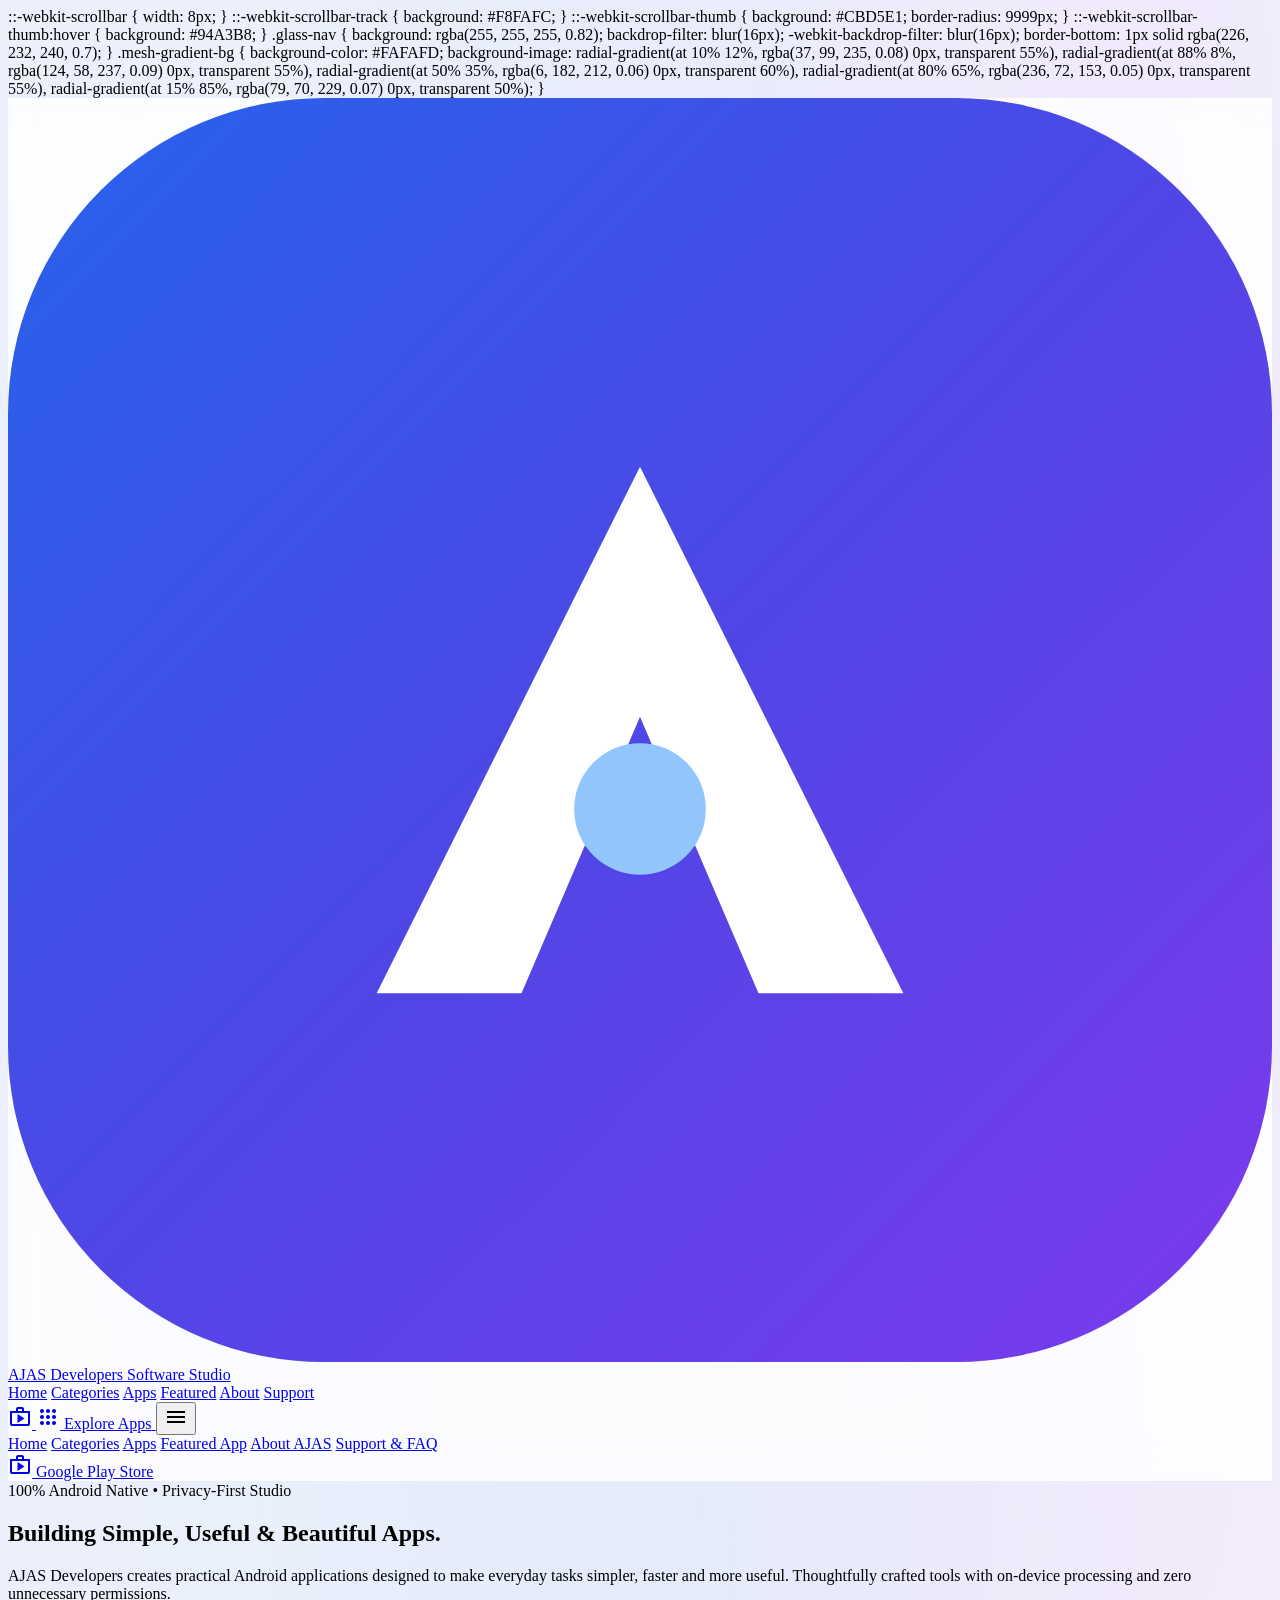
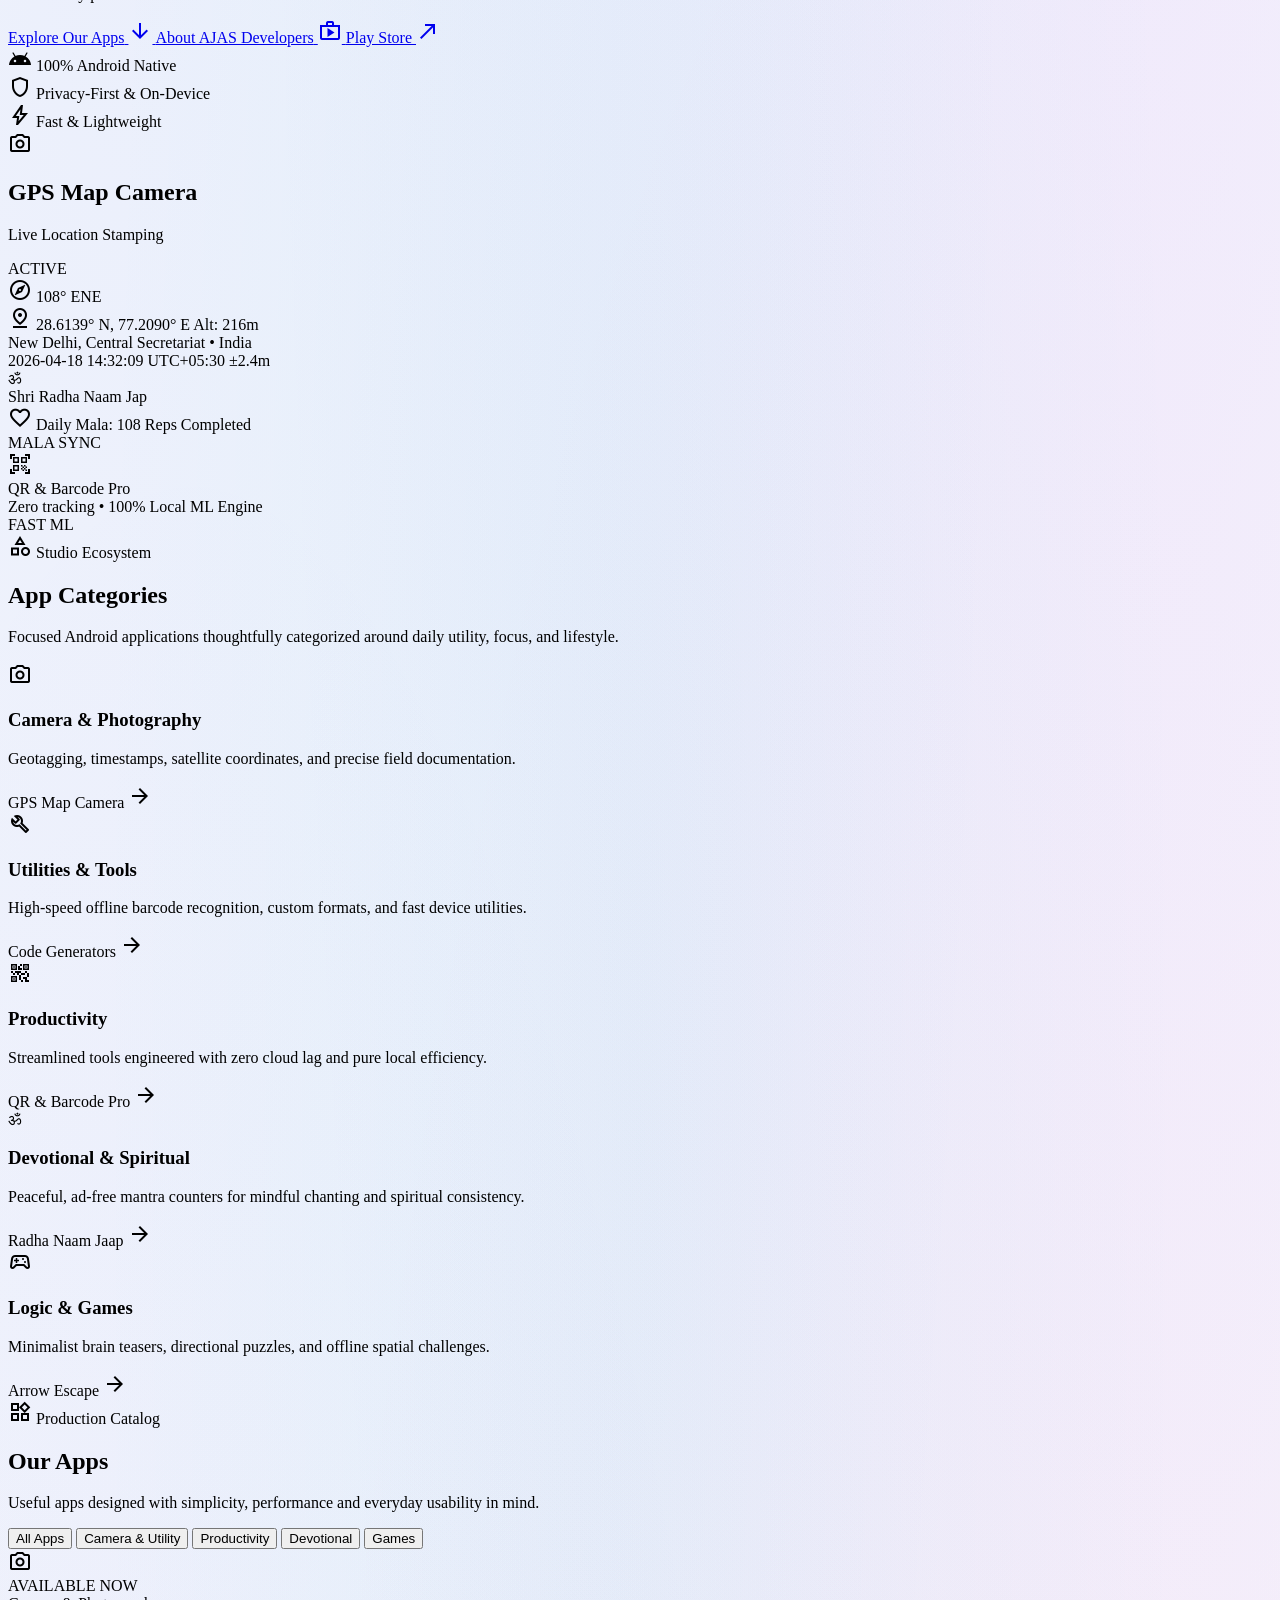
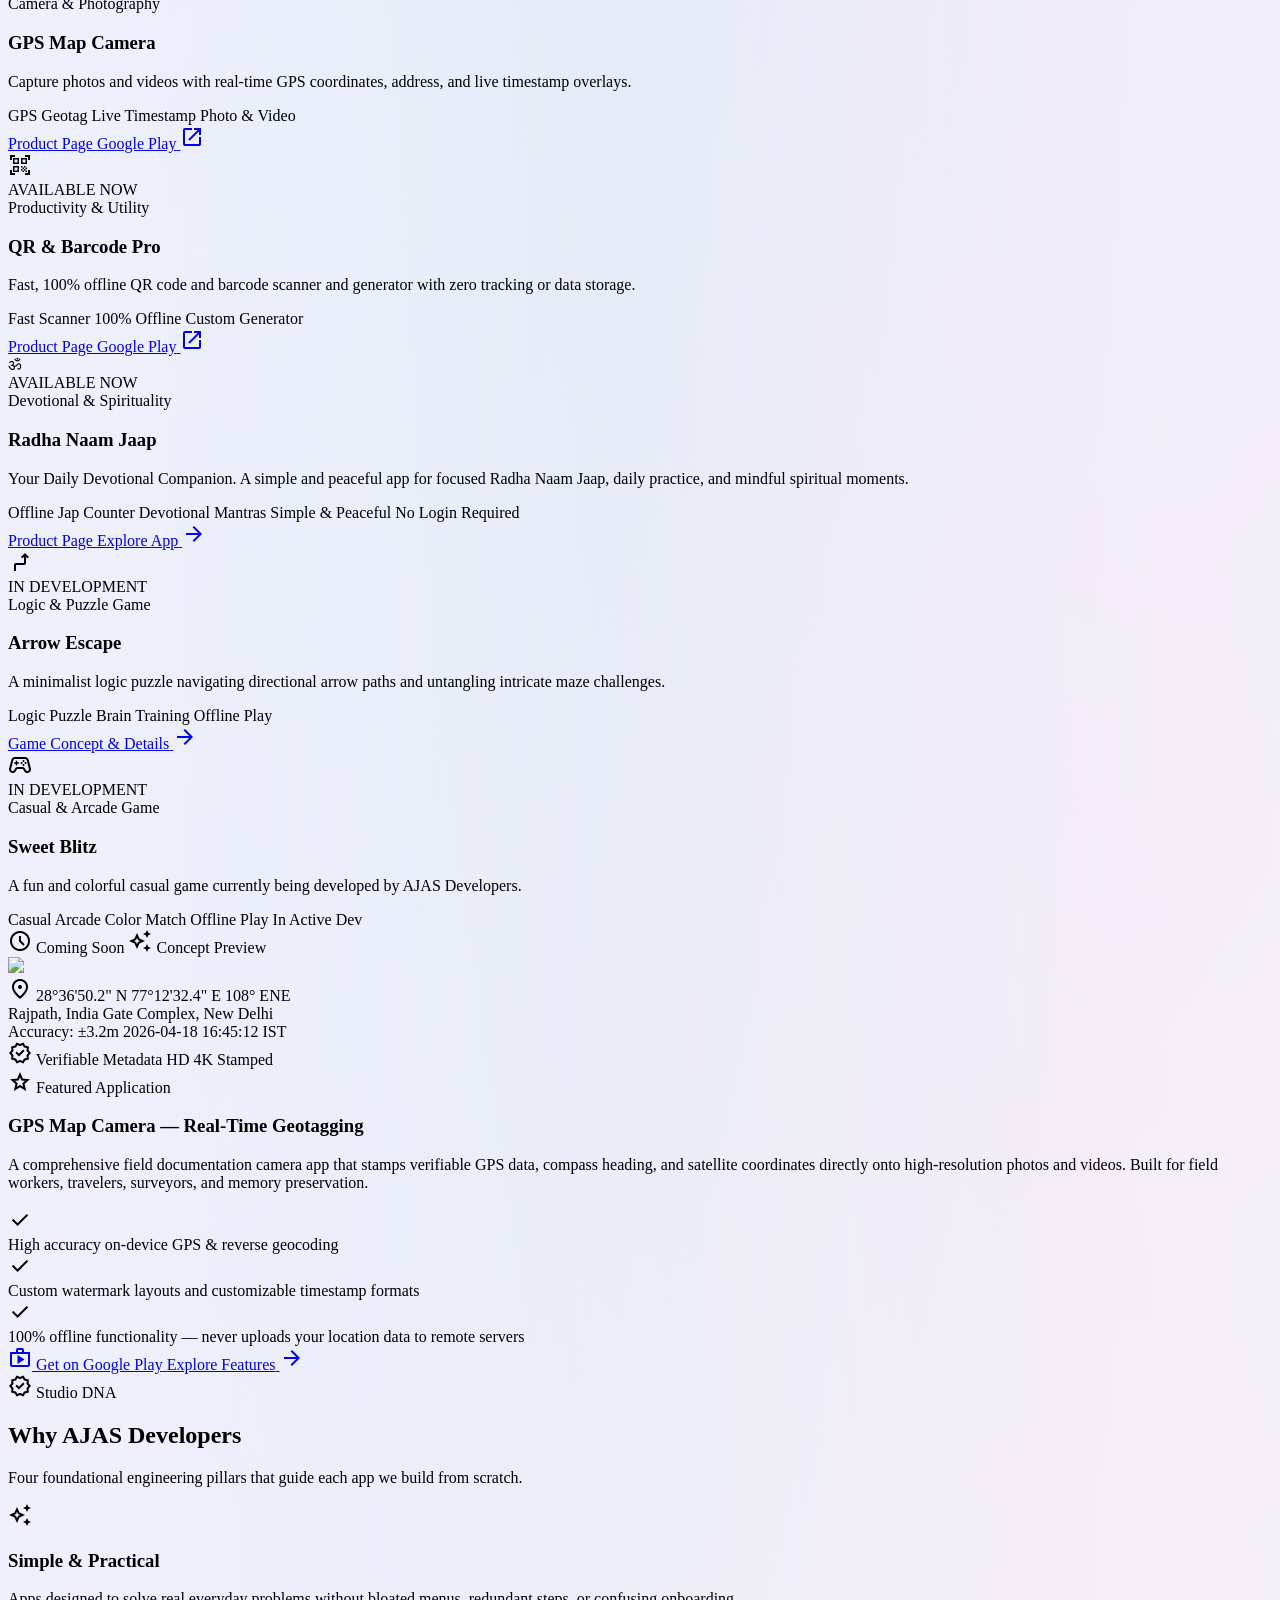
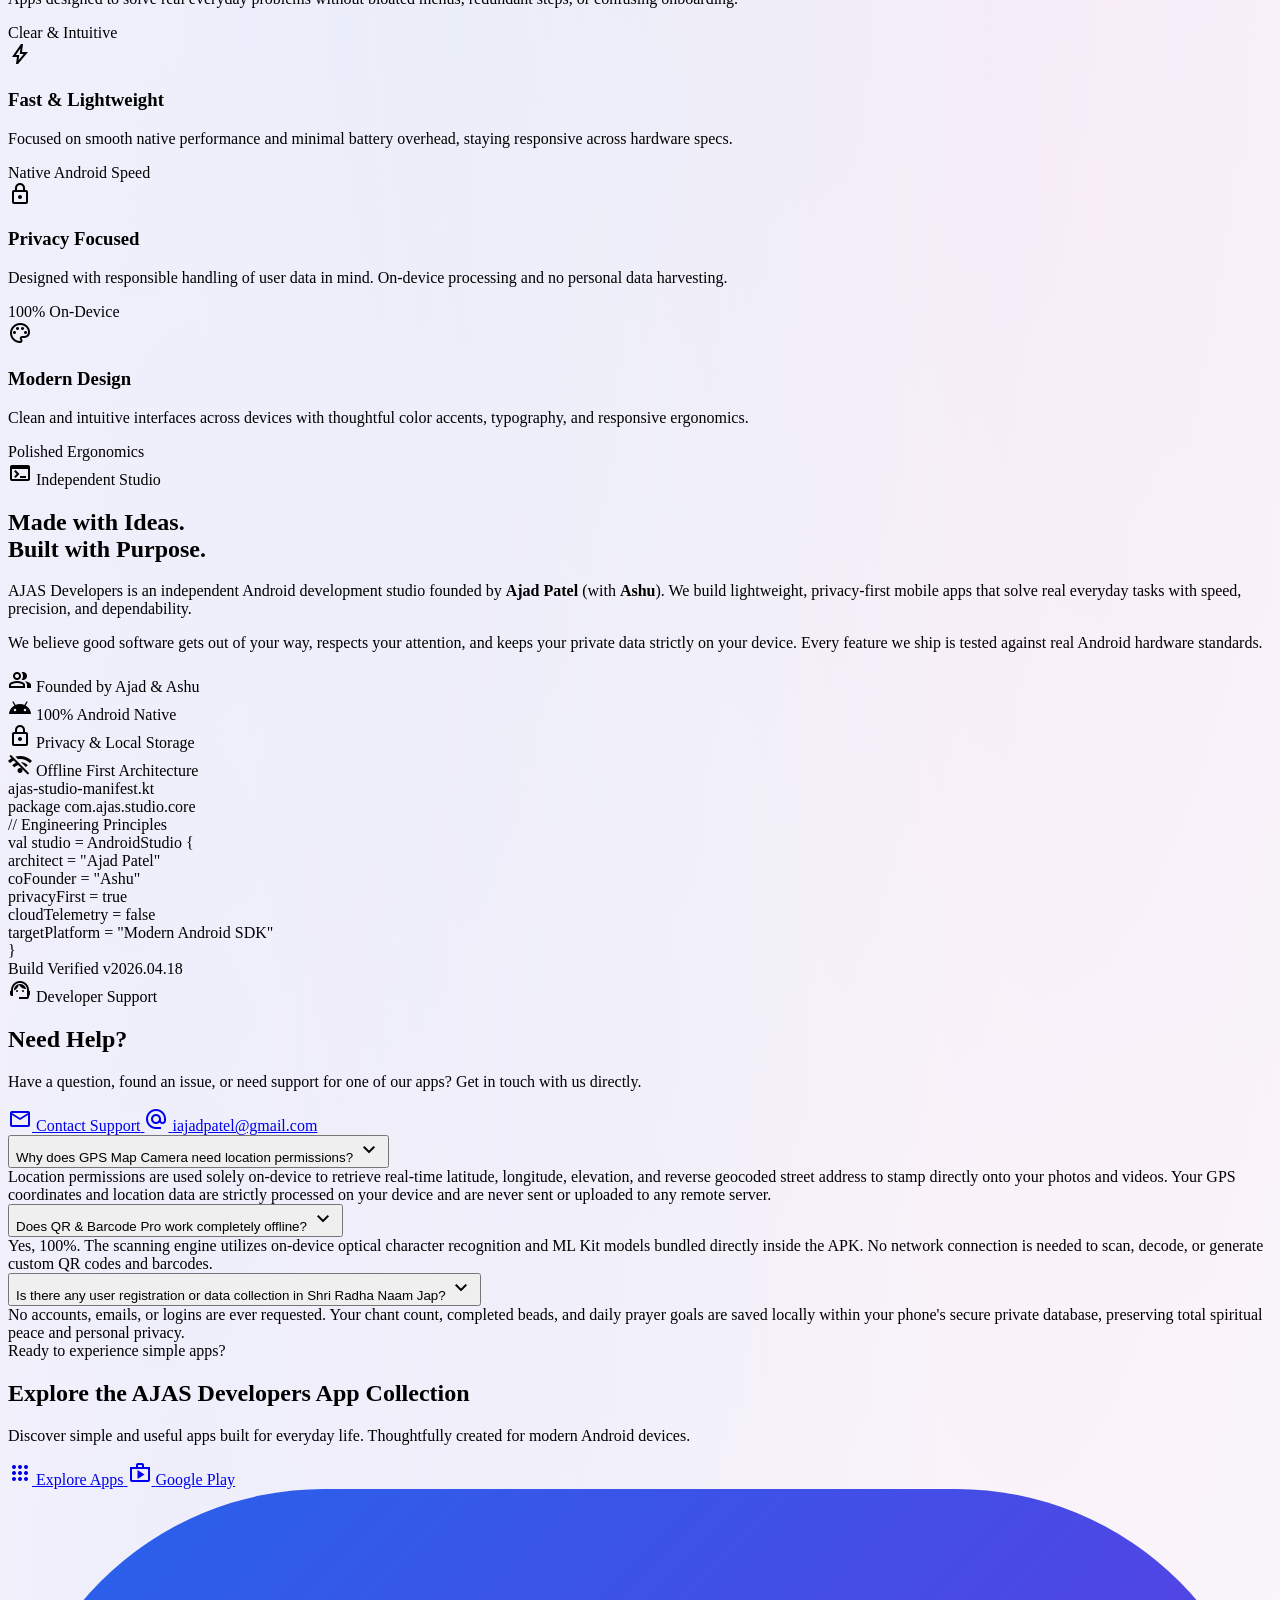
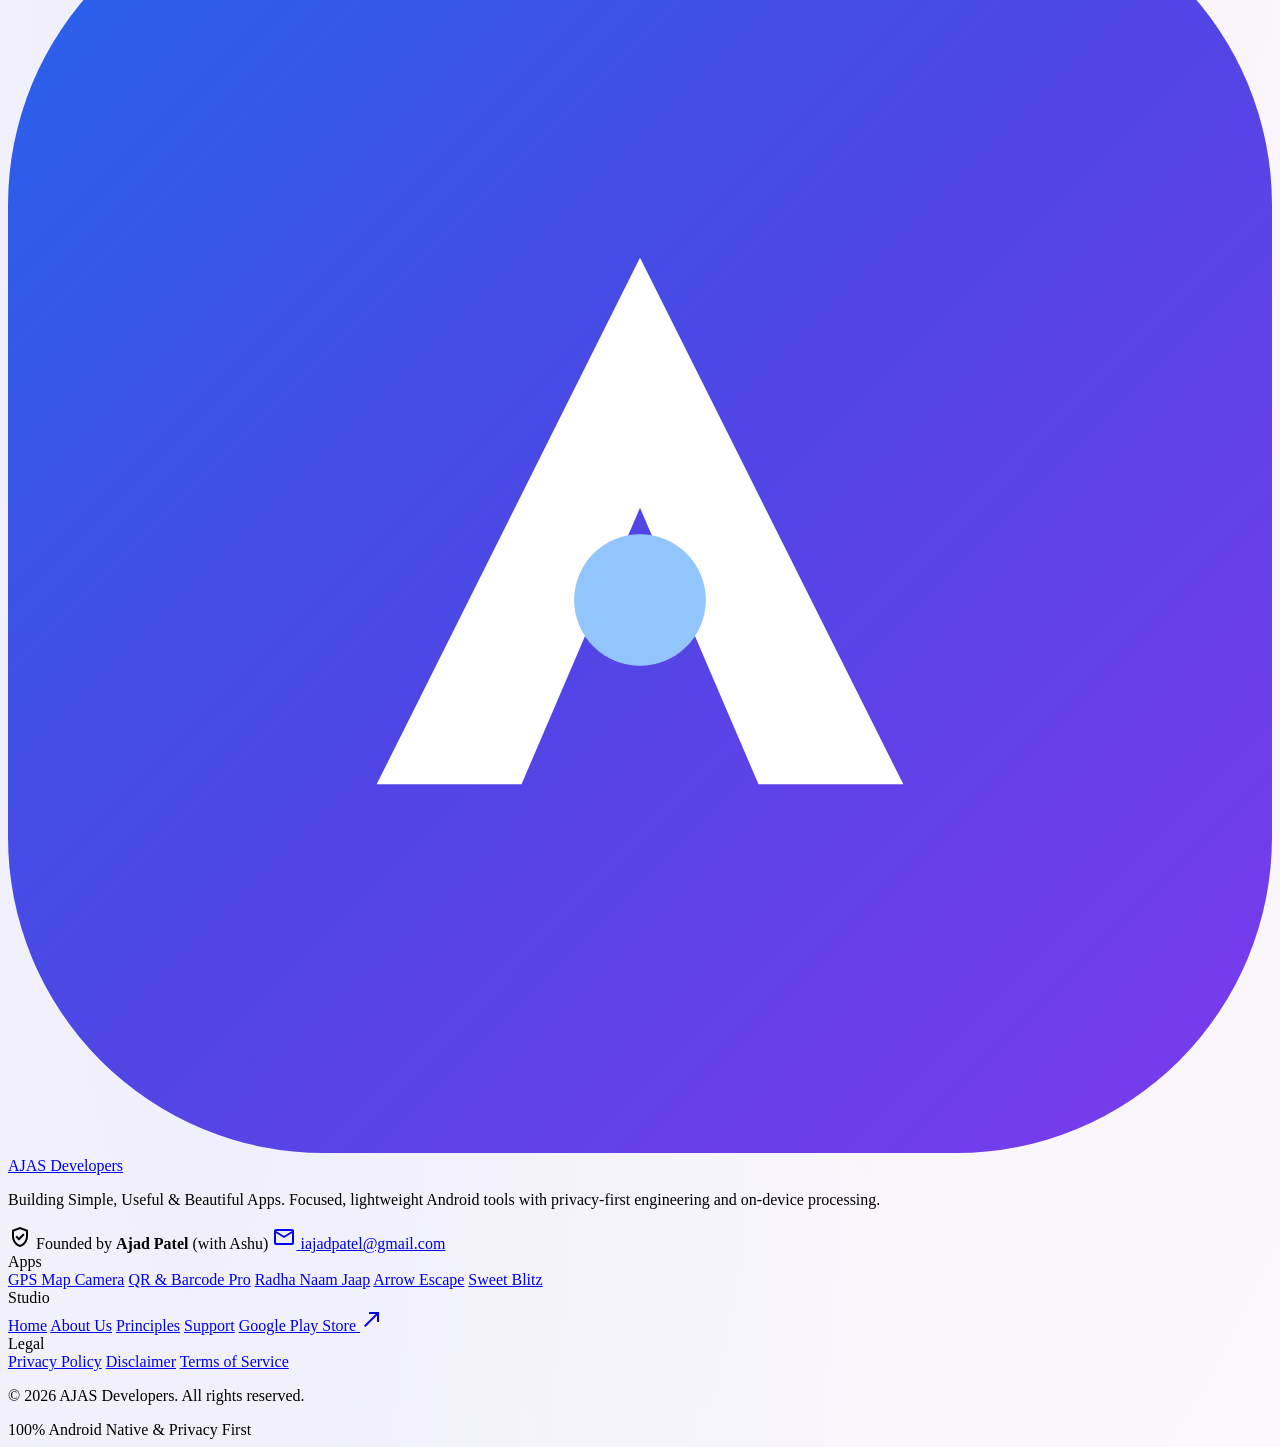
==== commit e7fb2c2c: "Update index.html" ====
--- a/index.html
+++ b/index.html
@@ -54,14 +54,64 @@
     };
   </script>
 <style>
+   <style>
     @layer base {
-      html, body {
+      html,
+      body {
+        width: 100%;
+        min-height: 100%;
         overflow-x: hidden;
+        overflow-y: auto !important;
       }
+
+      html {
+        height: auto;
+        scroll-behavior: smooth;
+      }
+
       body {
-        overscroll-behavior-y: none;
+        height: auto;
+        min-height: 100vh;
+        position: relative;
+        overscroll-behavior-y: auto;
+        -webkit-overflow-scrolling: touch;
       }
     }
+
+    ::-webkit-scrollbar {
+      width: 8px;
+    }
+
+    ::-webkit-scrollbar-track {
+      background: #F8FAFC;
+    }
+
+    ::-webkit-scrollbar-thumb {
+      background: #CBD5E1;
+      border-radius: 9999px;
+    }
+
+    ::-webkit-scrollbar-thumb:hover {
+      background: #94A3B8;
+    }
+
+    .glass-nav {
+      background: rgba(255, 255, 255, 0.82);
+      backdrop-filter: blur(16px);
+      -webkit-backdrop-filter: blur(16px);
+      border-bottom: 1px solid rgba(226, 232, 240, 0.7);
+    }
+
+    .mesh-gradient-bg {
+      background-color: #FAFAFD;
+      background-image:
+        radial-gradient(at 10% 12%, rgba(37, 99, 235, 0.08) 0px, transparent 55%),
+        radial-gradient(at 88% 8%, rgba(124, 58, 237, 0.09) 0px, transparent 55%),
+        radial-gradient(at 50% 35%, rgba(6, 182, 212, 0.06) 0px, transparent 60%),
+        radial-gradient(at 80% 65%, rgba(236, 72, 153, 0.05) 0px, transparent 55%),
+        radial-gradient(at 15% 85%, rgba(79, 70, 229, 0.07) 0px, transparent 50%);
+    }
+</style>
     ::-webkit-scrollbar {
       width: 8px;
     }
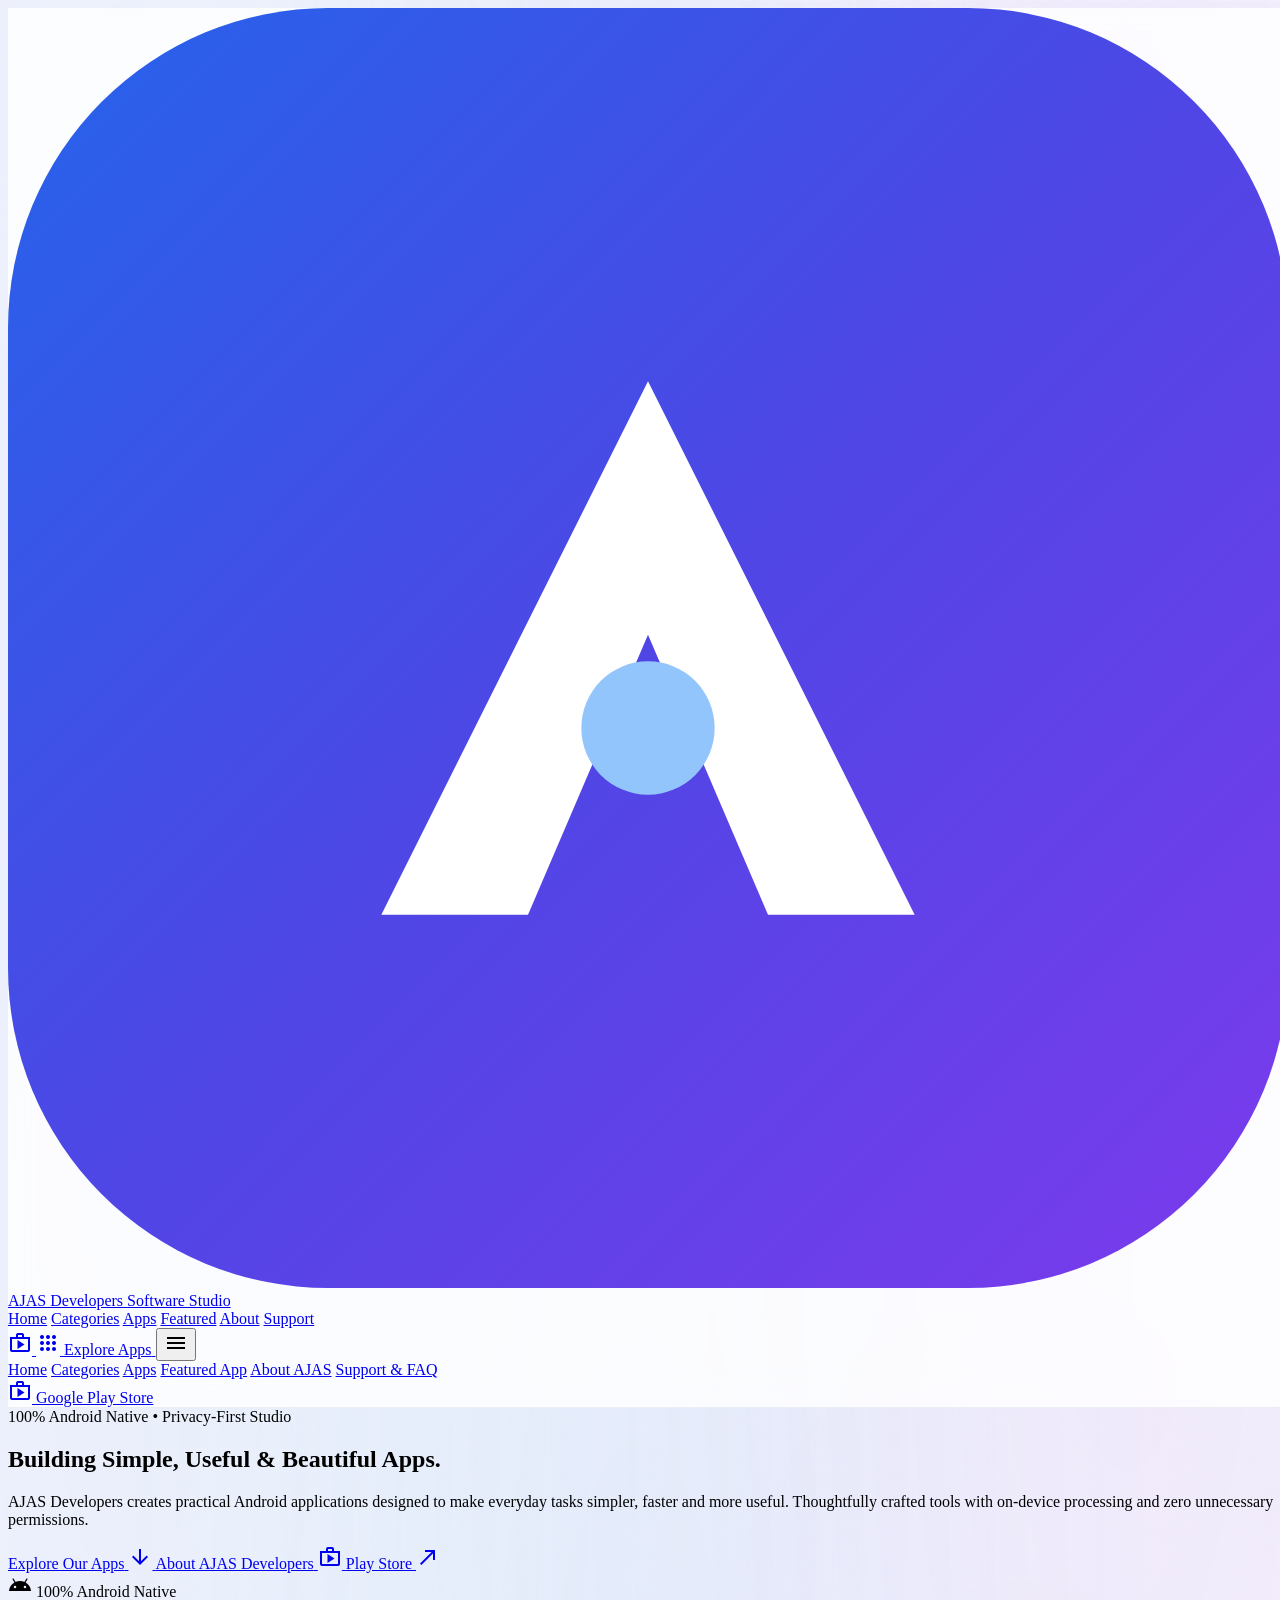
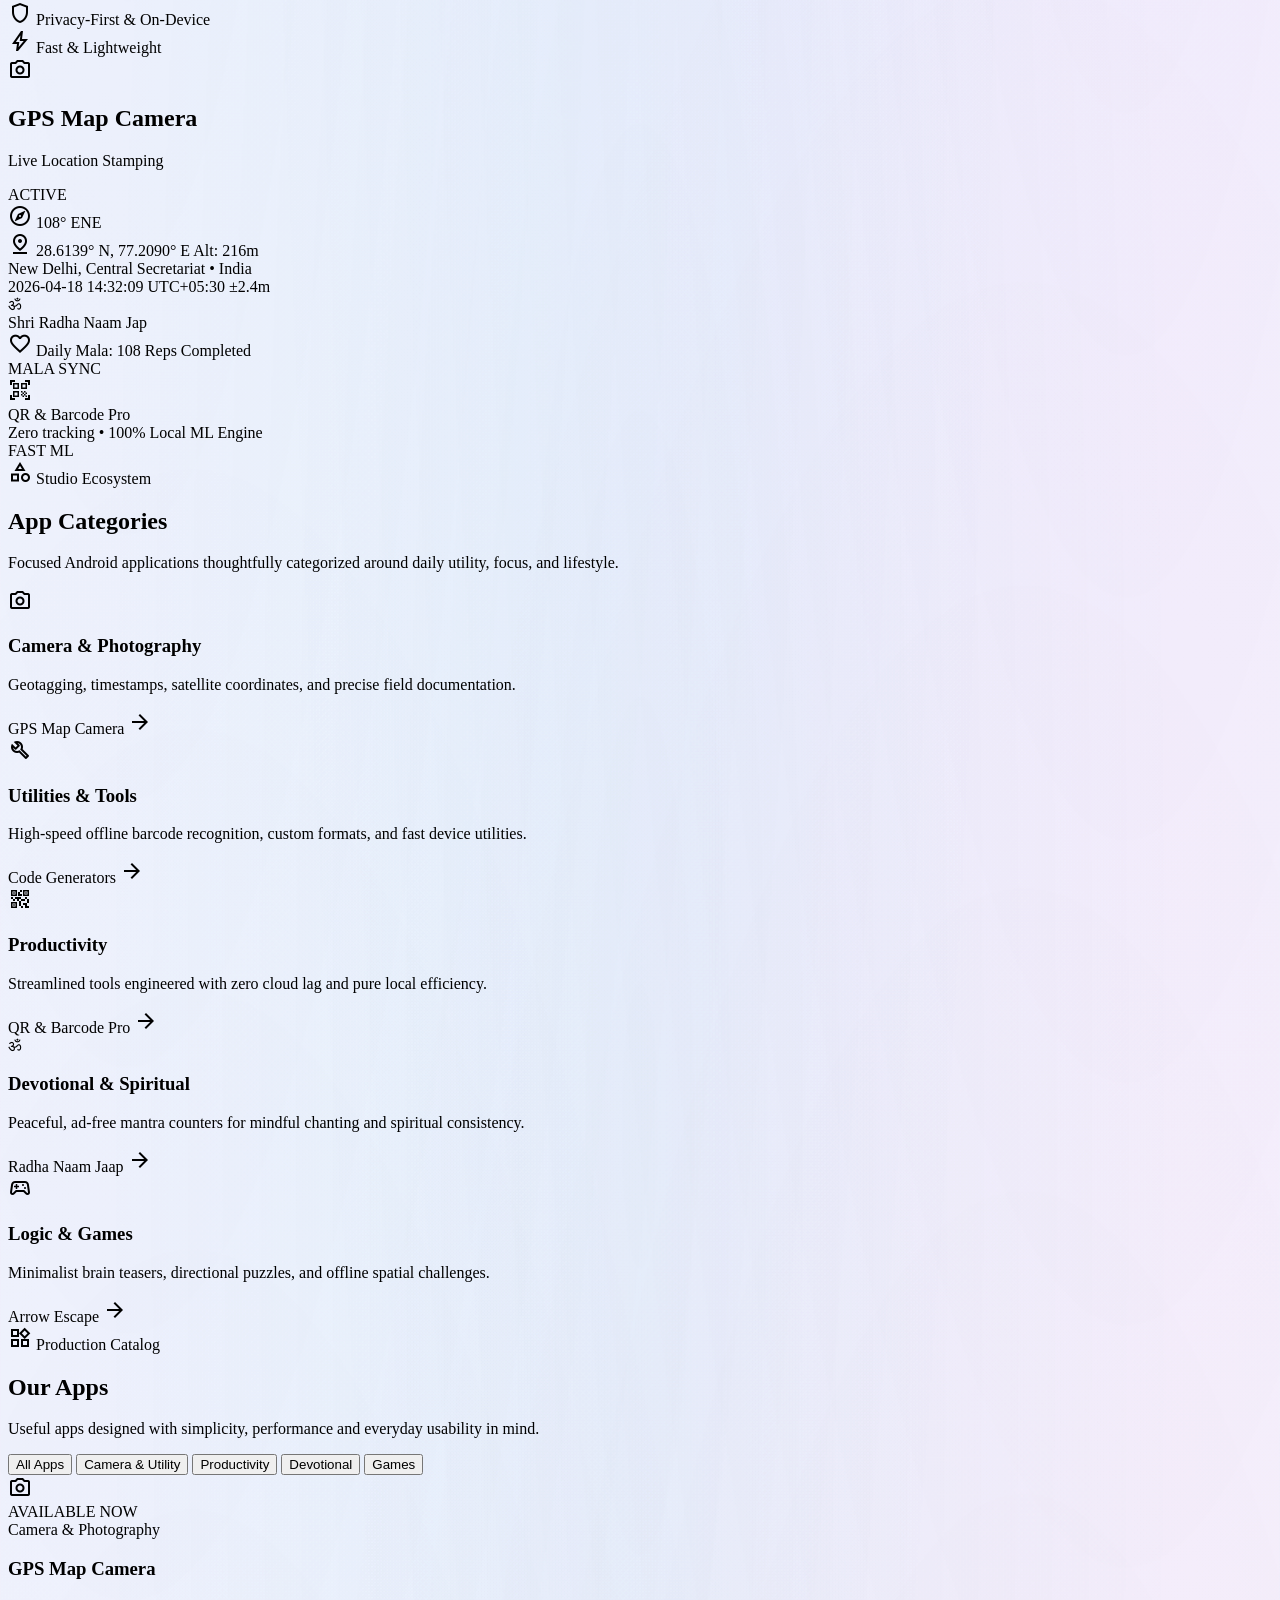
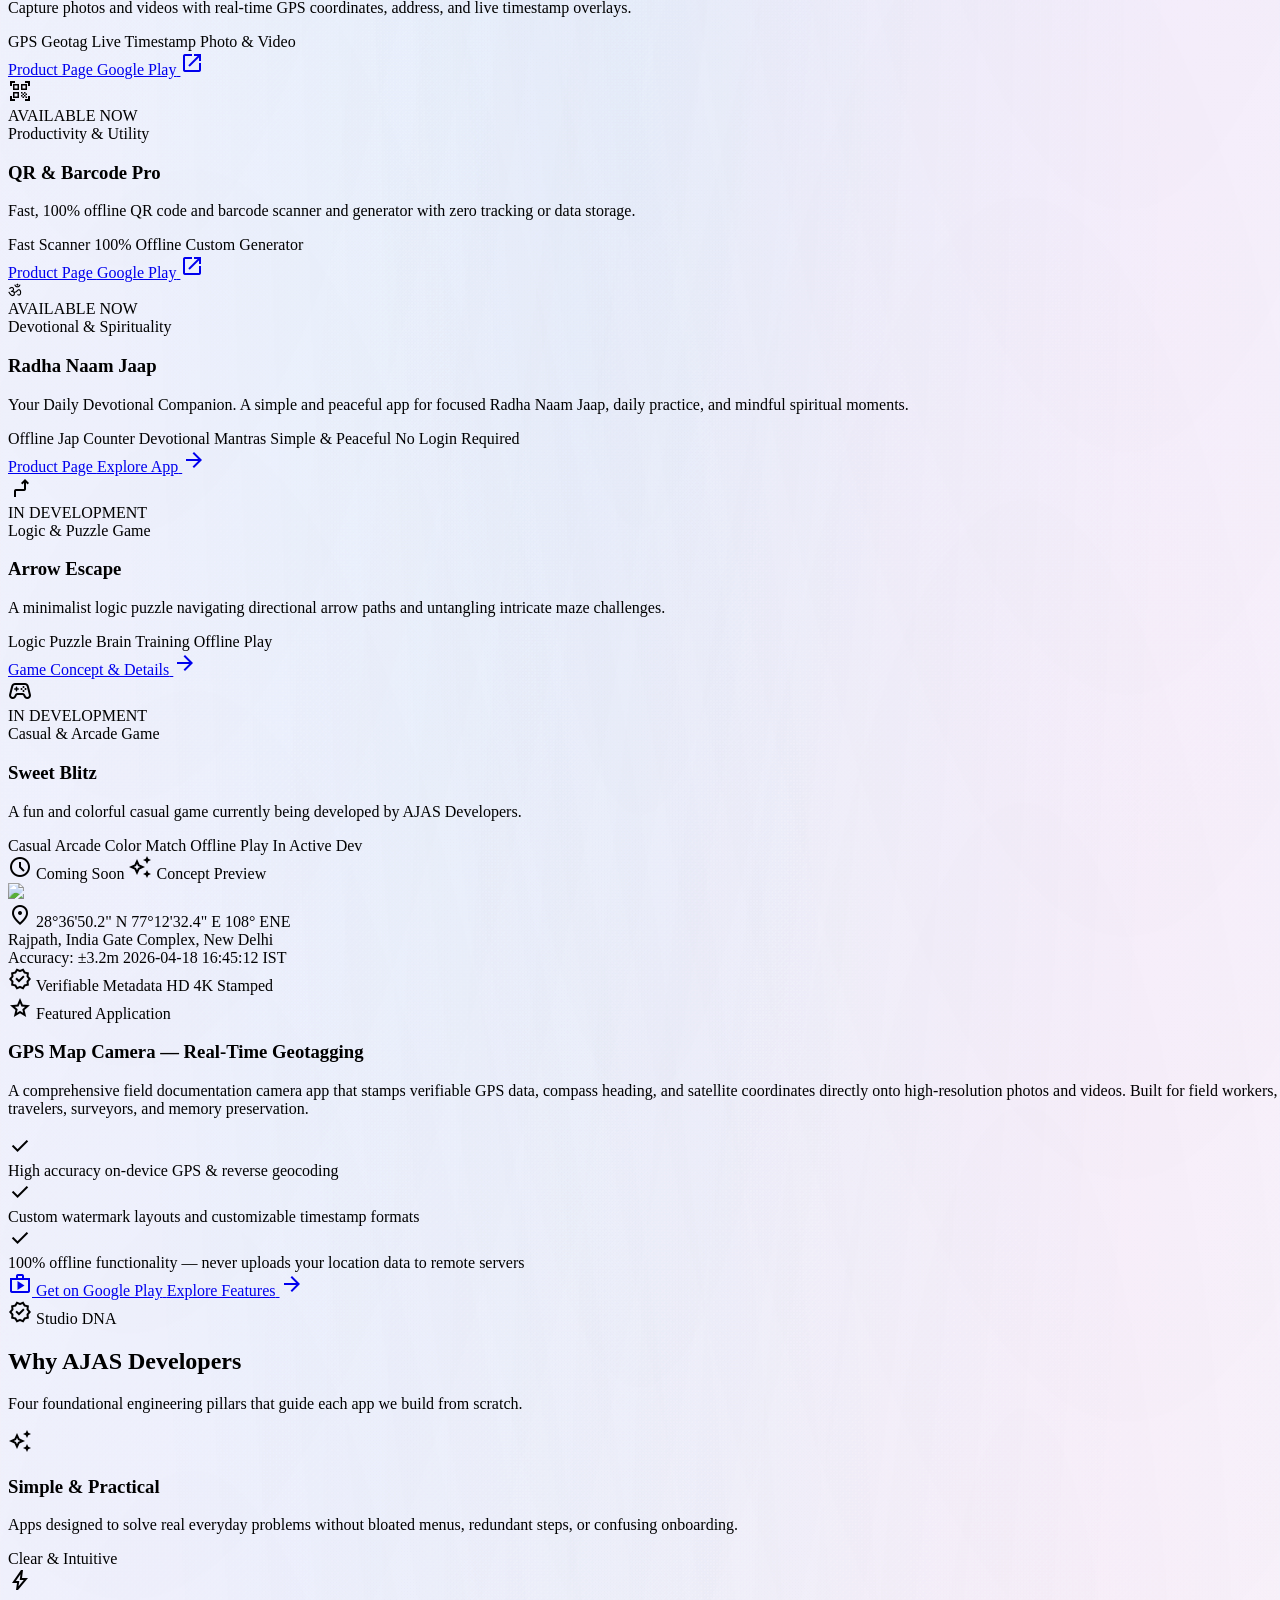
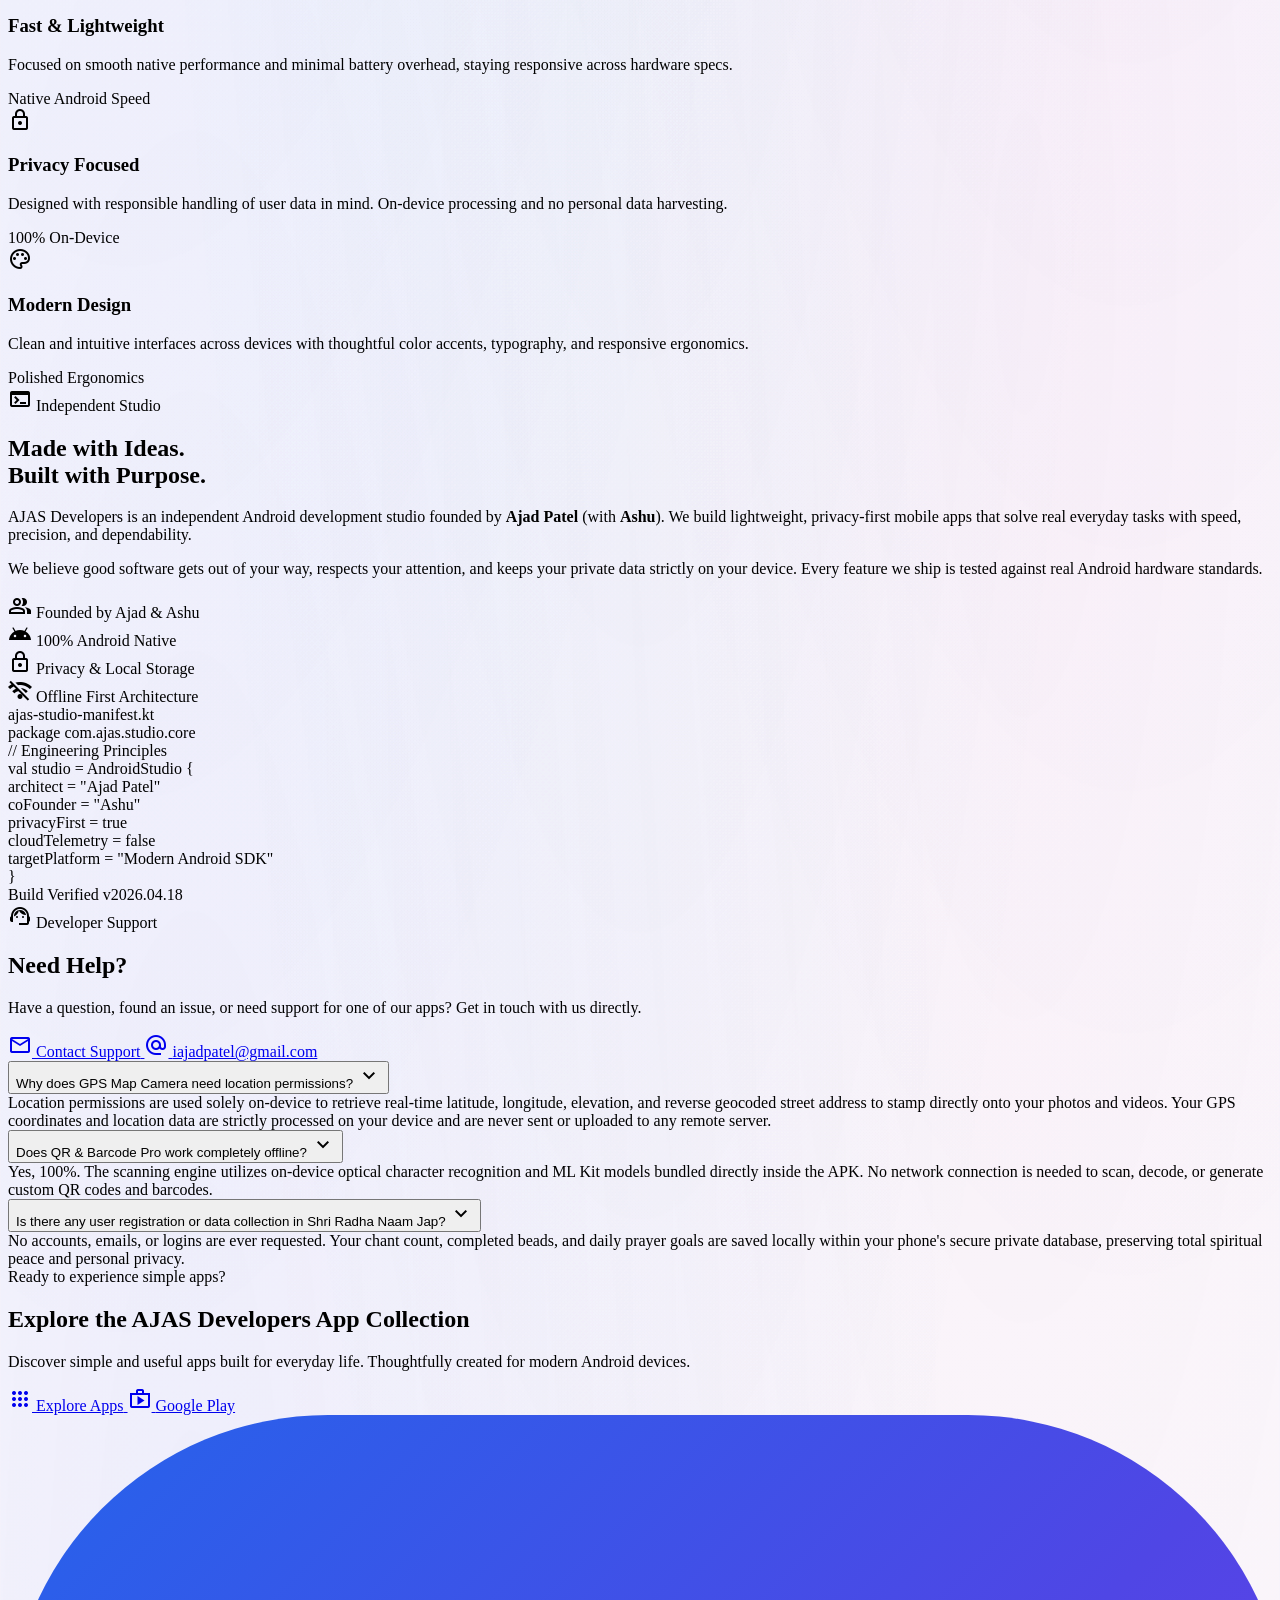
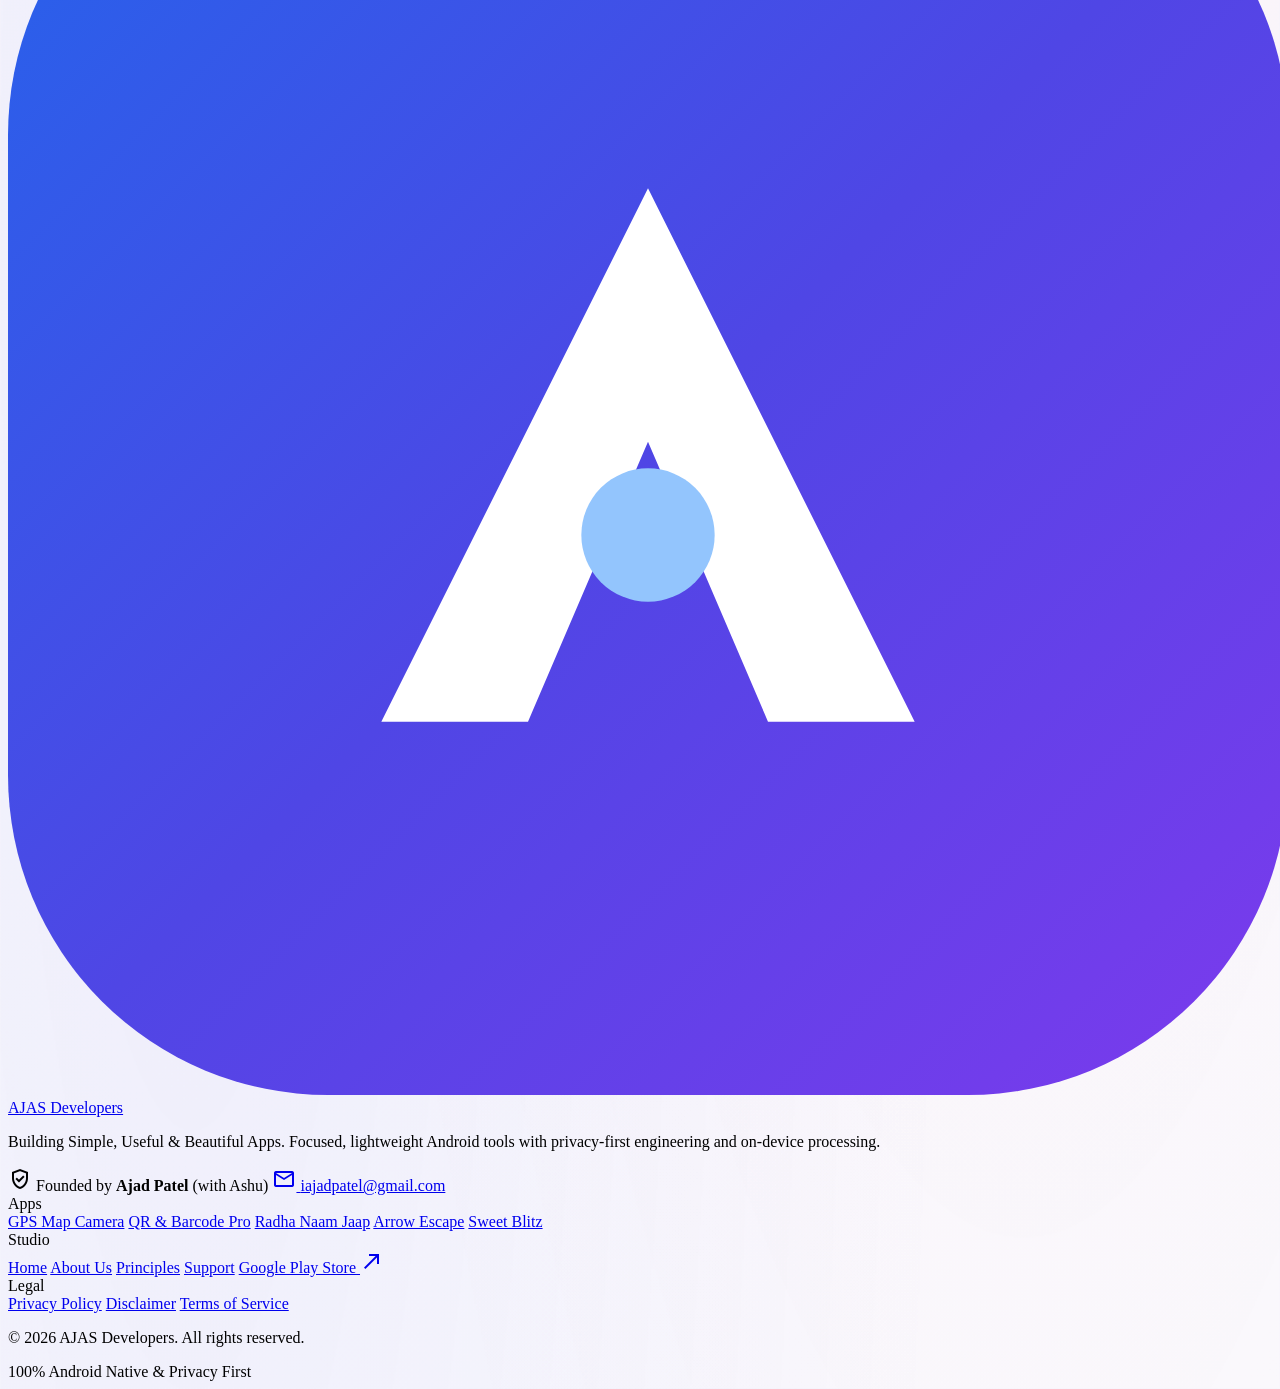
==== commit 79112ccb: "Update index.html" ====
--- a/index.html
+++ b/index.html
@@ -54,64 +54,27 @@
     };
   </script>
 <style>
-   <style>
     @layer base {
-      html,
-      body {
+      html {
         width: 100%;
+        height: auto;
         min-height: 100%;
         overflow-x: hidden;
         overflow-y: auto !important;
-      }
-
-      html {
-        height: auto;
         scroll-behavior: smooth;
       }
 
       body {
+        width: 100%;
         height: auto;
         min-height: 100vh;
+        overflow-x: hidden;
+        overflow-y: auto !important;
         position: relative;
         overscroll-behavior-y: auto;
         -webkit-overflow-scrolling: touch;
       }
     }
-
-    ::-webkit-scrollbar {
-      width: 8px;
-    }
-
-    ::-webkit-scrollbar-track {
-      background: #F8FAFC;
-    }
-
-    ::-webkit-scrollbar-thumb {
-      background: #CBD5E1;
-      border-radius: 9999px;
-    }
-
-    ::-webkit-scrollbar-thumb:hover {
-      background: #94A3B8;
-    }
-
-    .glass-nav {
-      background: rgba(255, 255, 255, 0.82);
-      backdrop-filter: blur(16px);
-      -webkit-backdrop-filter: blur(16px);
-      border-bottom: 1px solid rgba(226, 232, 240, 0.7);
-    }
-
-    .mesh-gradient-bg {
-      background-color: #FAFAFD;
-      background-image:
-        radial-gradient(at 10% 12%, rgba(37, 99, 235, 0.08) 0px, transparent 55%),
-        radial-gradient(at 88% 8%, rgba(124, 58, 237, 0.09) 0px, transparent 55%),
-        radial-gradient(at 50% 35%, rgba(6, 182, 212, 0.06) 0px, transparent 60%),
-        radial-gradient(at 80% 65%, rgba(236, 72, 153, 0.05) 0px, transparent 55%),
-        radial-gradient(at 15% 85%, rgba(79, 70, 229, 0.07) 0px, transparent 50%);
-    }
-</style>
     ::-webkit-scrollbar {
       width: 8px;
     }
@@ -131,6 +94,11 @@
       -webkit-backdrop-filter: blur(16px);
       border-bottom: 1px solid rgba(226, 232, 240, 0.7);
     }
+    /* Scroll fix: keep the document itself scrollable without changing the design. */
+    html, body {
+      max-width: 100%;
+    }
+
     .mesh-gradient-bg {
       background-color: #FAFAFD;
       background-image: 
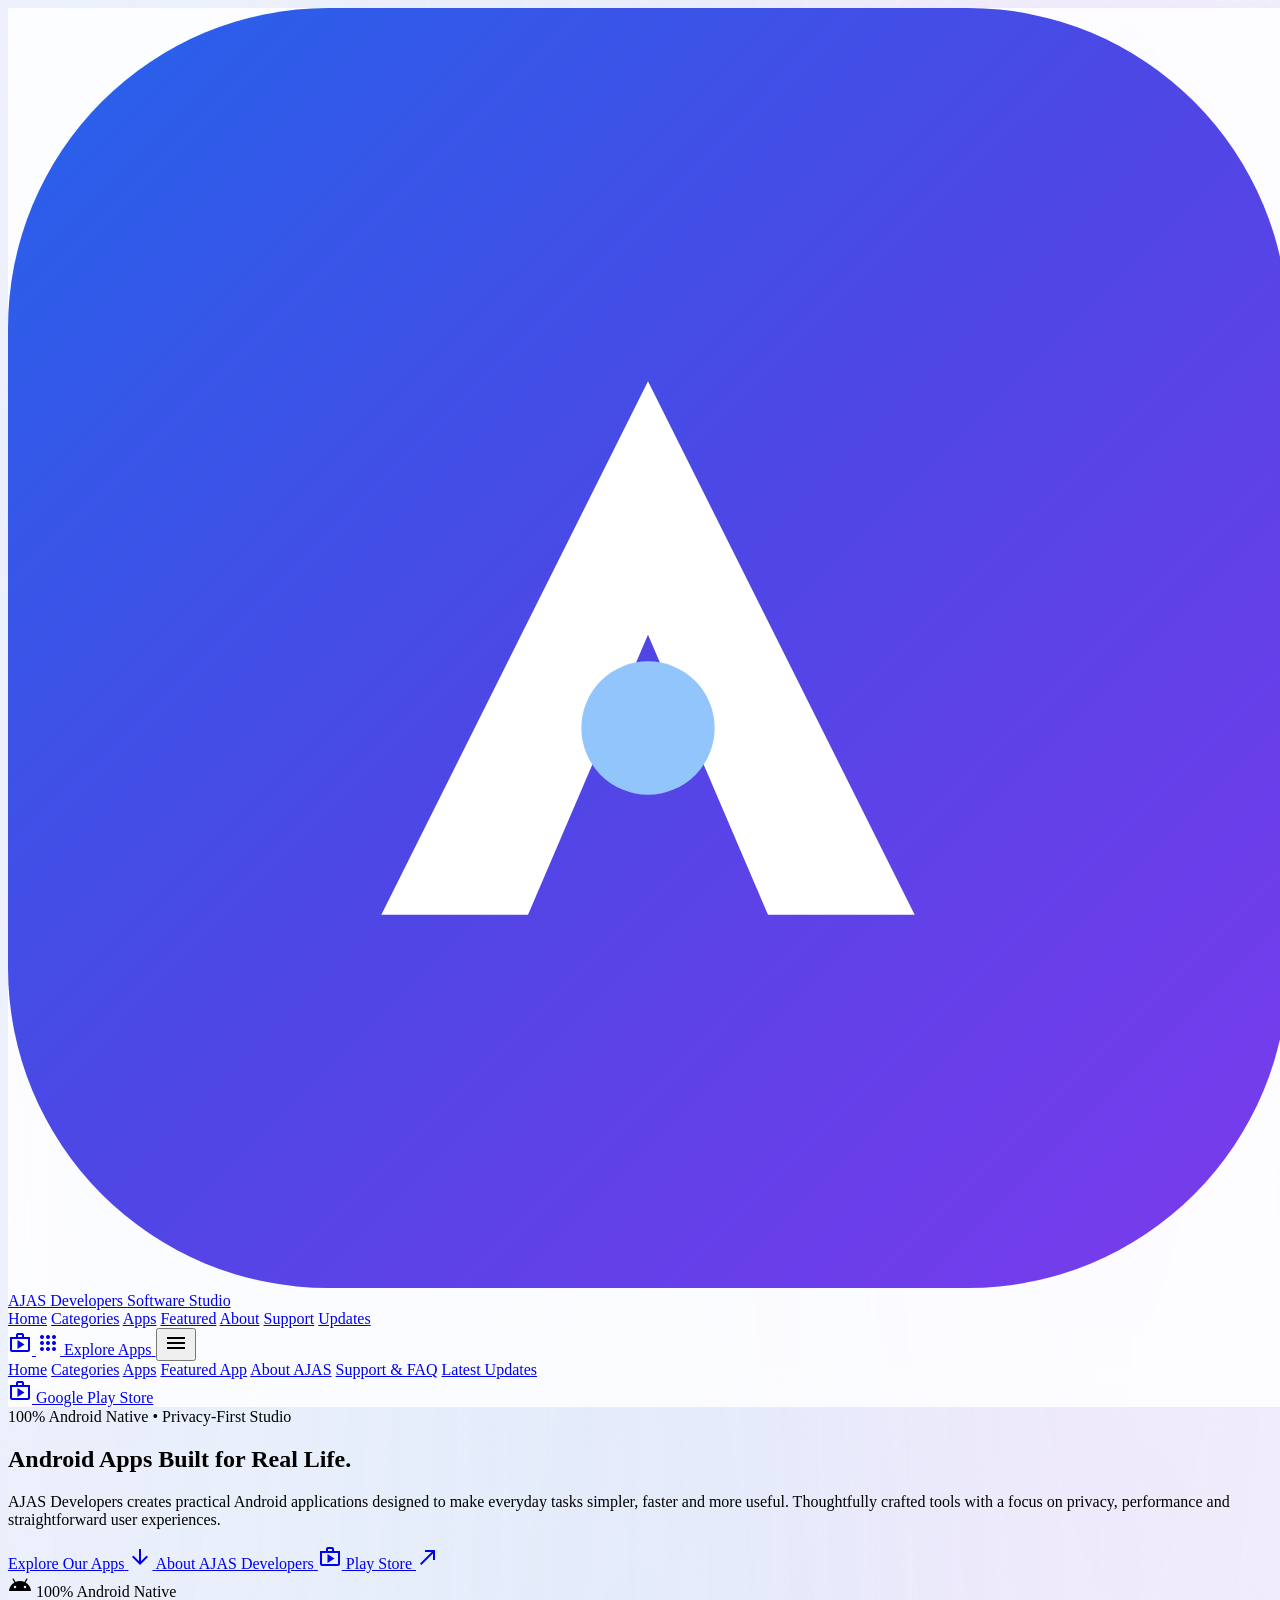
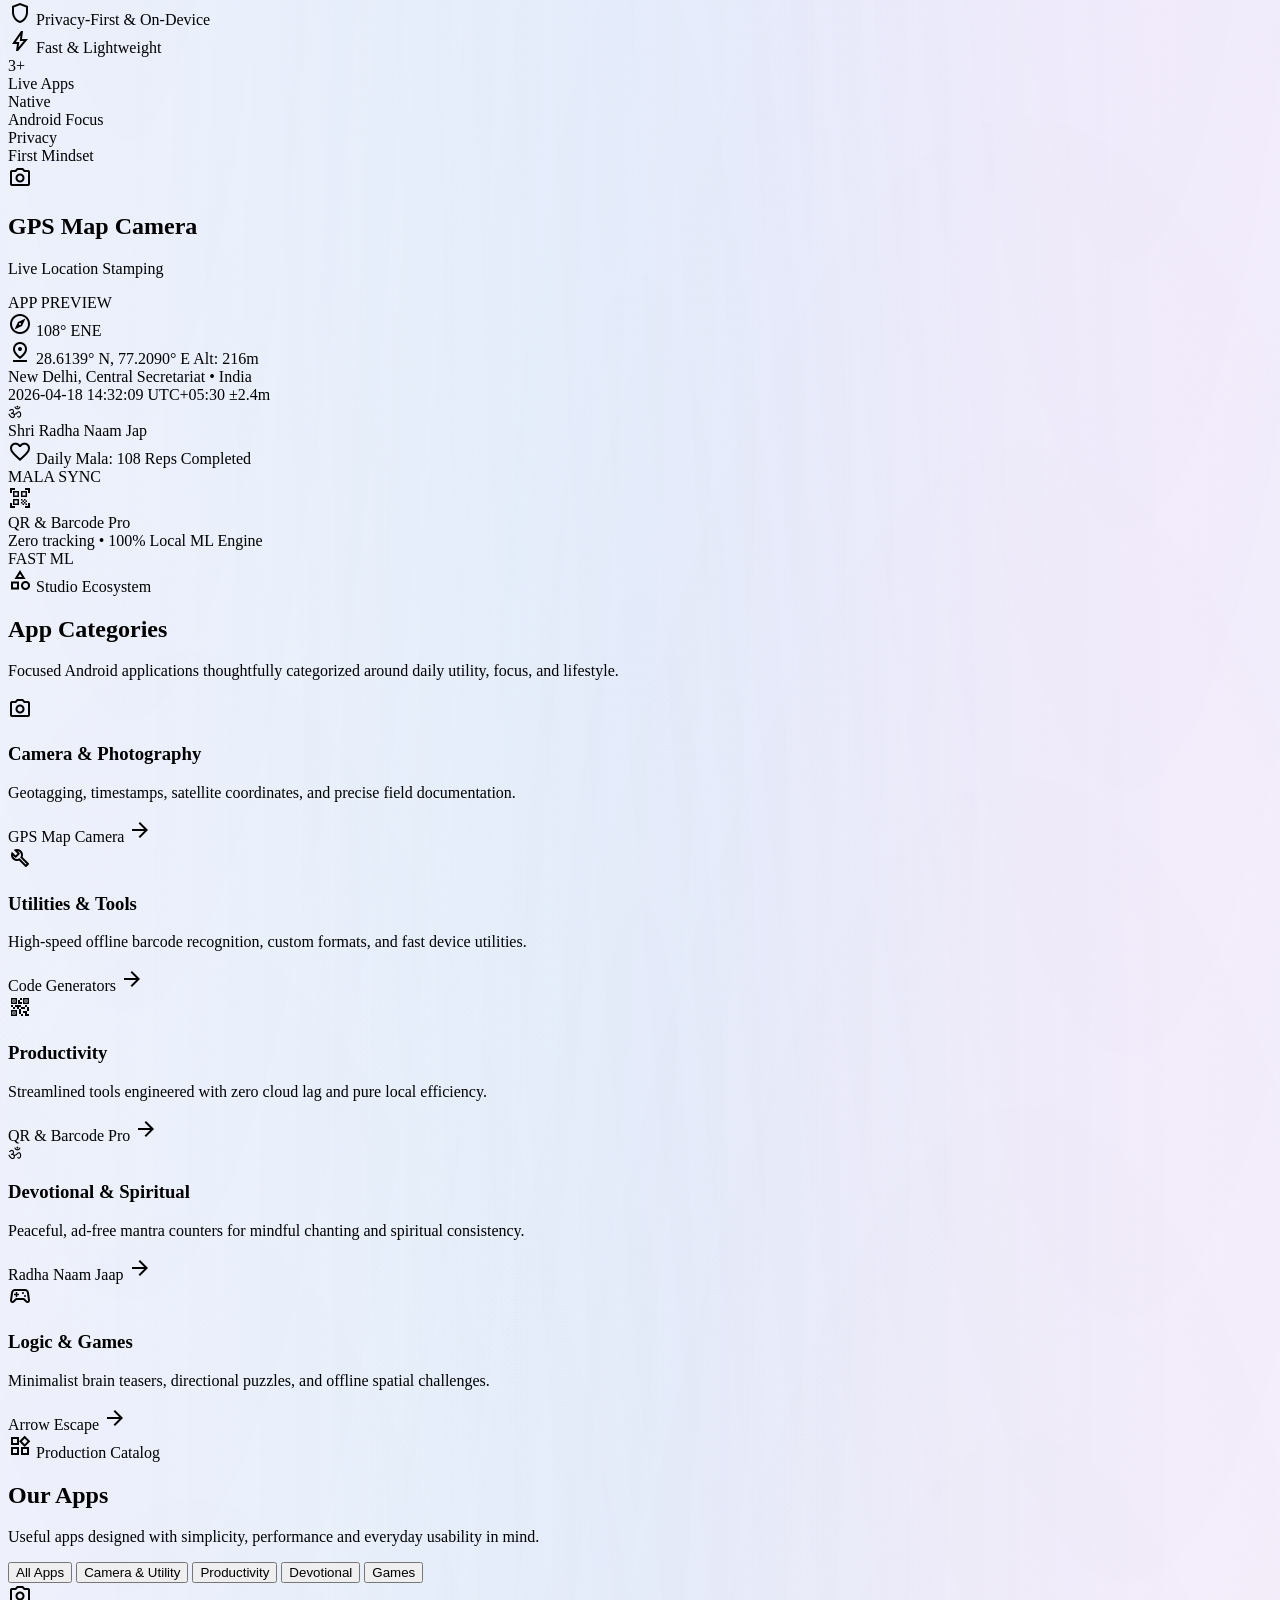
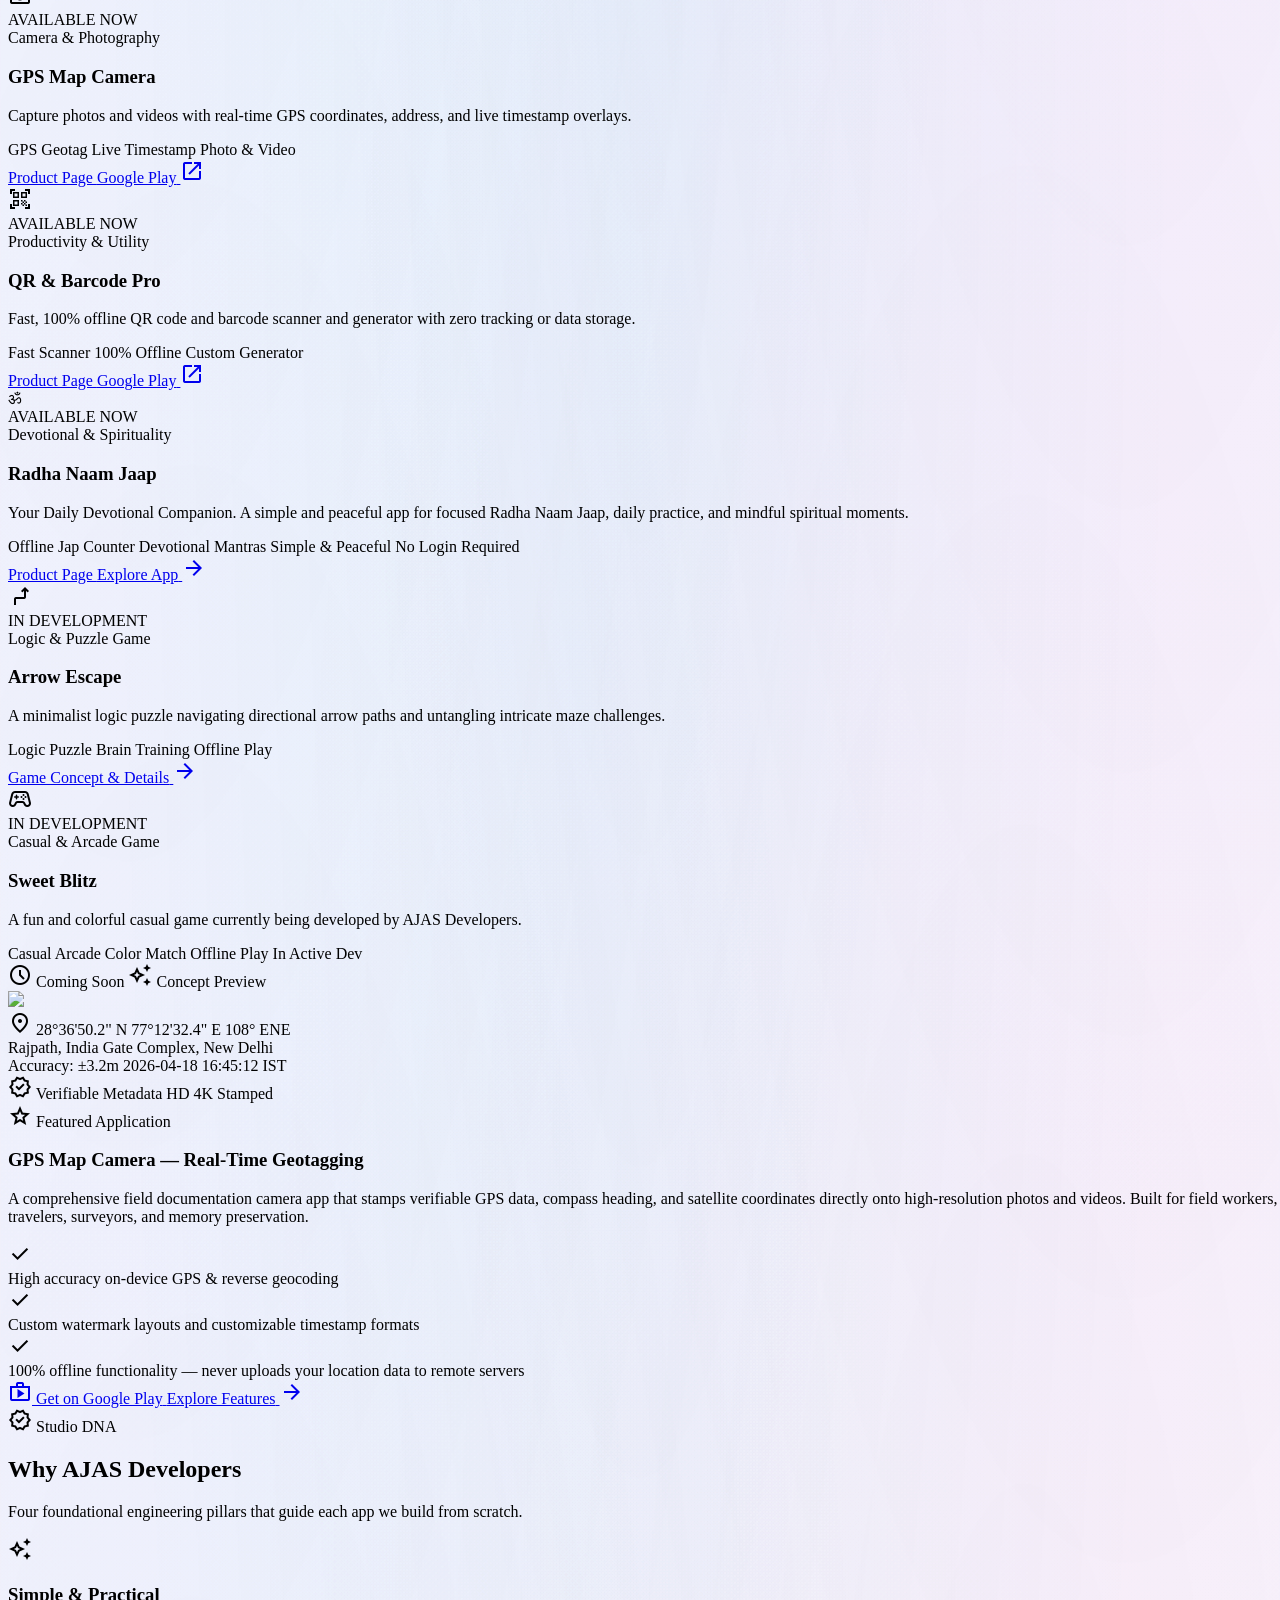
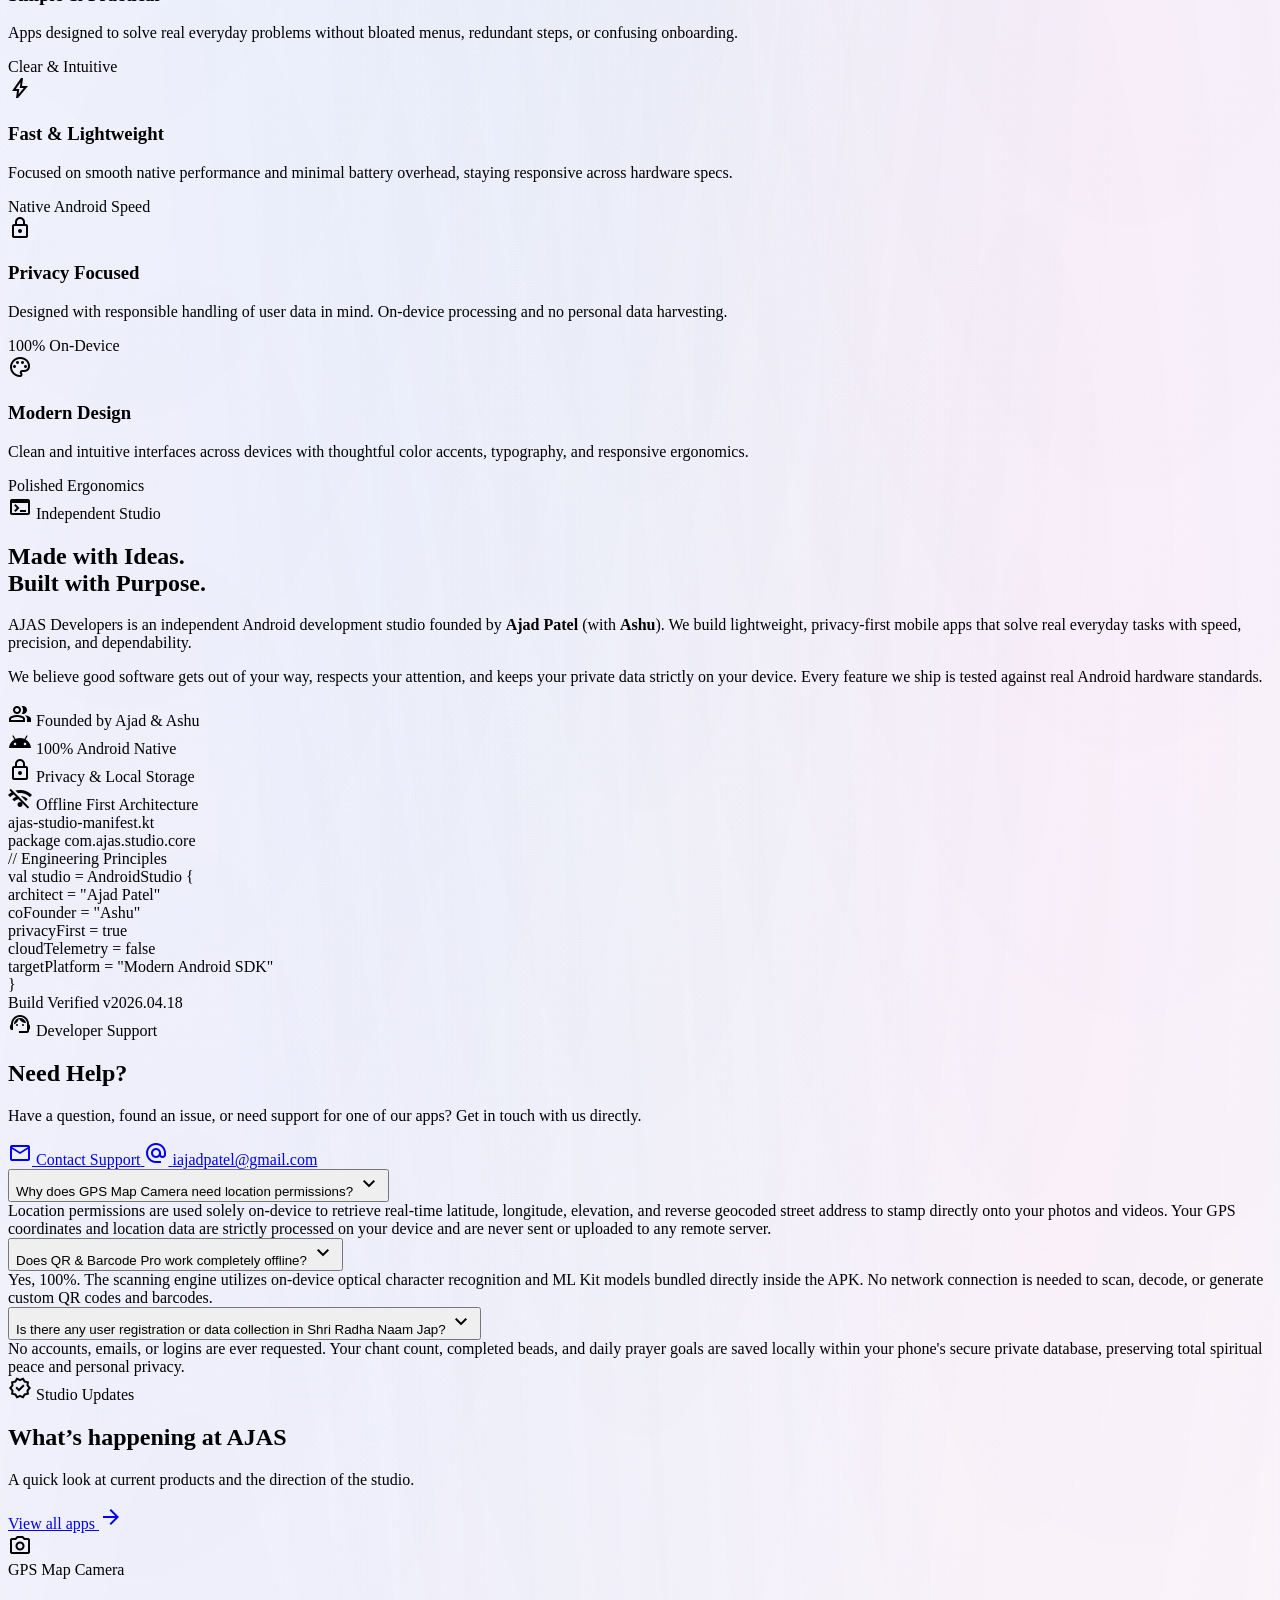
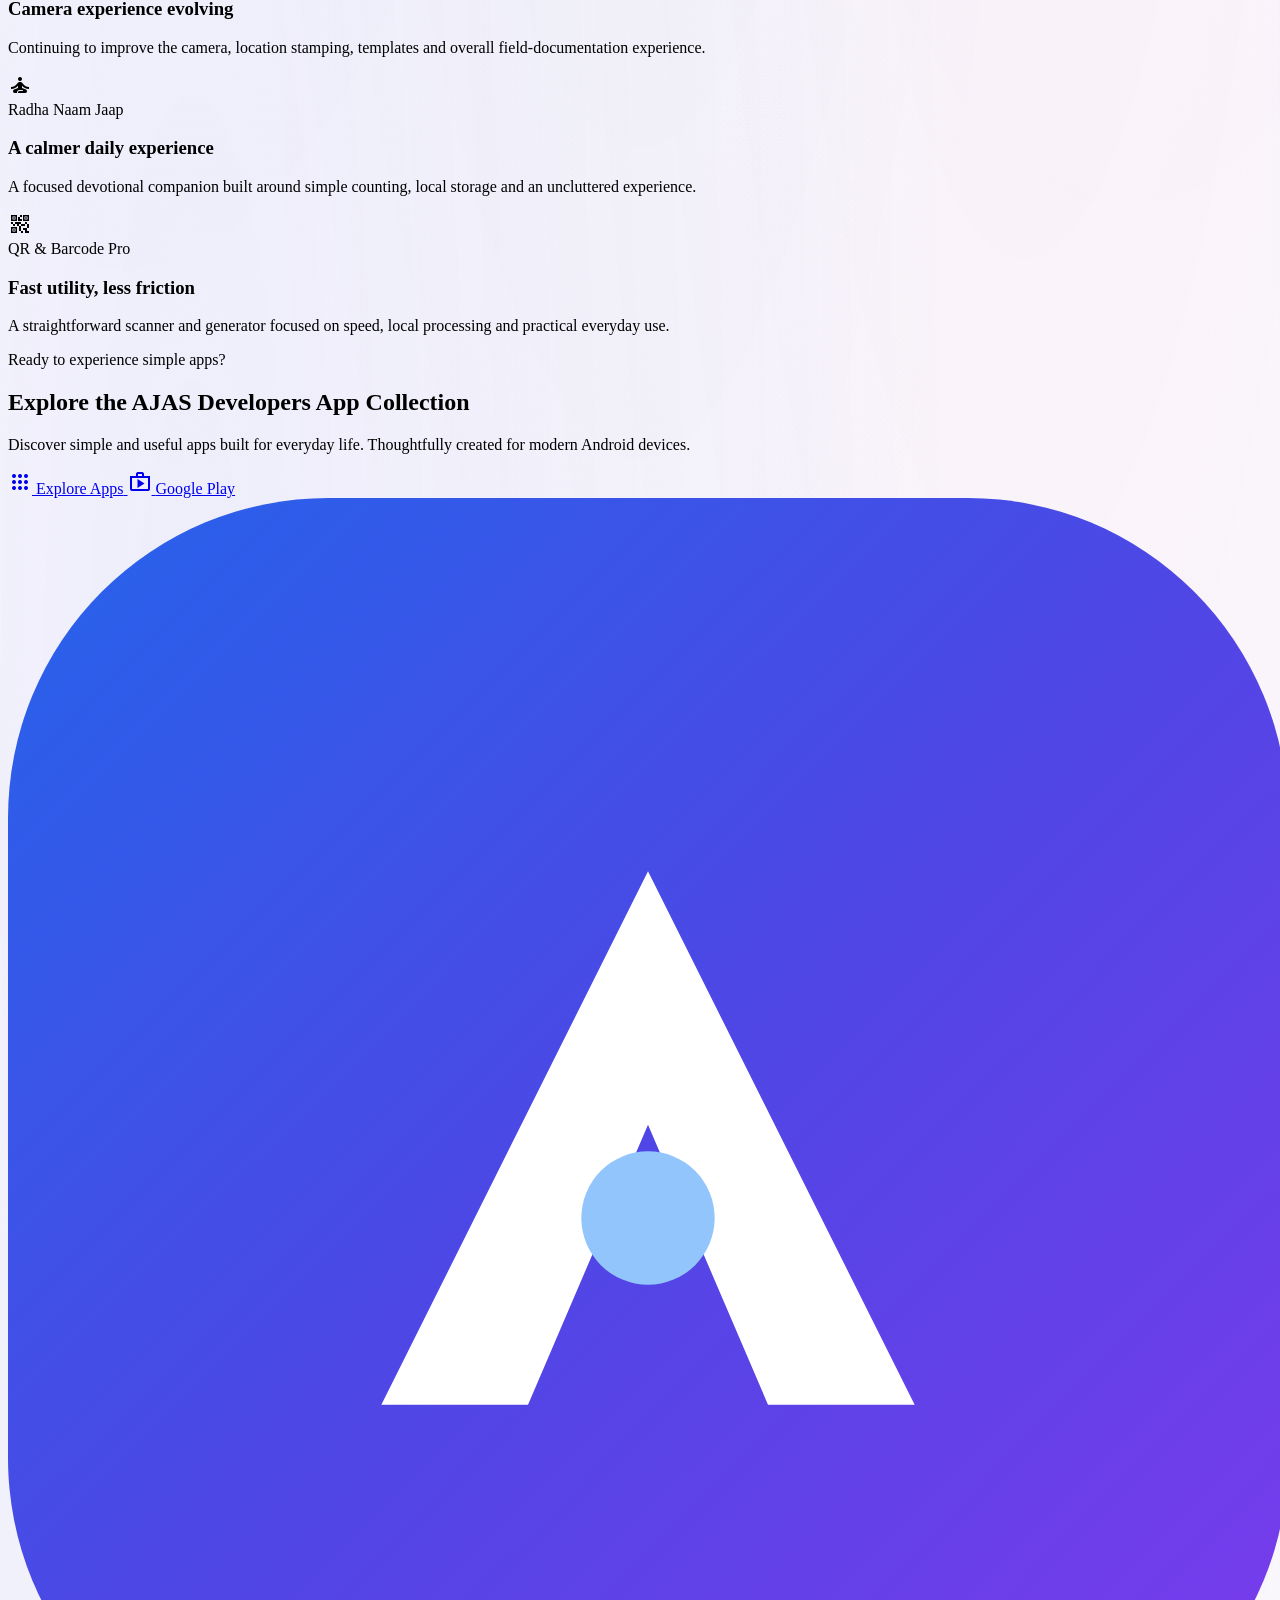
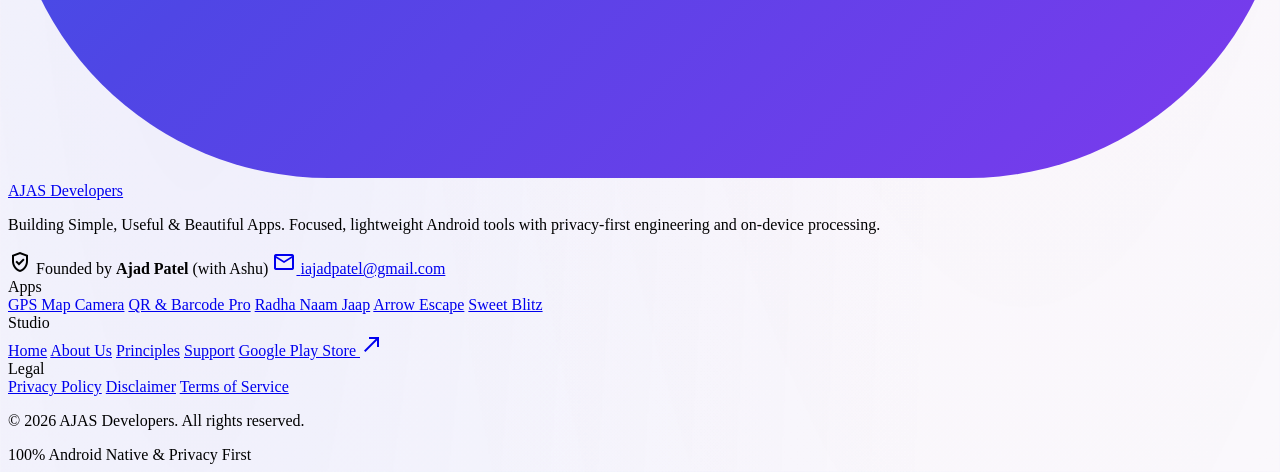
==== commit 2806a049: "Update index.html" ====
--- a/index.html
+++ b/index.html
@@ -1,7 +1,14 @@
 <!DOCTYPE html><html class="scroll-smooth" lang="en"><head>
 <meta charset="utf-8">
 <meta content="width=device-width, initial-scale=1.0" name="viewport">
-<title>AJAS Developers — Simple, Useful &amp; Beautiful Android Apps</title>
+<title>AJAS Developers — Android Apps Built with Purpose</title>
+<meta name="description" content="AJAS Developers builds simple, useful and privacy-focused Android apps including GPS Map Camera, QR & Barcode Pro, and Radha Naam Jaap.">
+<meta name="theme-color" content="#2563EB">
+<meta property="og:title" content="AJAS Developers — Android Apps Built with Purpose">
+<meta property="og:description" content="Simple, useful and privacy-focused Android apps from AJAS Developers.">
+<meta property="og:type" content="website">
+<meta property="og:url" content="https://ajasdevelopers.in/">
+<link rel="canonical" href="https://ajasdevelopers.in/">
 <link href="https://fonts.googleapis.com" rel="preconnect">
 <link crossorigin="" href="https://fonts.gstatic.com" rel="preconnect">
 <link href="https://fonts.googleapis.com/css2?family=Plus+Jakarta+Sans:wght@400;500;600;700;800&amp;family=Inter:wght@400;500;600;700&amp;family=JetBrains+Mono:wght@400;500;600&amp;display=swap" rel="stylesheet">
@@ -99,6 +106,20 @@
       max-width: 100%;
     }
 
+    :focus-visible {
+      outline: 3px solid rgba(37, 99, 235, 0.35);
+      outline-offset: 3px;
+    }
+
+    @media (prefers-reduced-motion: reduce) {
+      html { scroll-behavior: auto !important; }
+      *, *::before, *::after {
+        animation-duration: 0.01ms !important;
+        animation-iteration-count: 1 !important;
+        transition-duration: 0.01ms !important;
+      }
+    }
+
     .mesh-gradient-bg {
       background-color: #FAFAFD;
       background-image: 
@@ -145,6 +166,7 @@
 <a class="px-4 py-1.5 text-sm font-medium text-slate-600 hover:text-slate-900 hover:bg-white/80 rounded-full transition-all" href="#featured">Featured</a>
 <a class="px-4 py-1.5 text-sm font-medium text-slate-600 hover:text-slate-900 hover:bg-white/80 rounded-full transition-all" href="#about">About</a>
 <a class="px-4 py-1.5 text-sm font-medium text-slate-600 hover:text-slate-900 hover:bg-white/80 rounded-full transition-all" href="#support">Support</a>
+<a class="px-4 py-1.5 text-sm font-medium text-slate-600 hover:text-slate-900 hover:bg-white/80 rounded-full transition-all" href="#updates">Updates</a>
 </nav>
 <!-- CTA & Play Store Link -->
 <div class="flex items-center gap-3">
@@ -162,7 +184,7 @@
 </div>
 </div>
 <!-- Mobile Nav Flyout -->
-<div class="hidden md:hidden px-4 pt-2 pb-6 bg-white/95 backdrop-blur-xl border-b border-slate-200 shadow-xl" id="mobile-nav-panel">
+<div class="hidden md:hidden px-4 pt-2 pb-6 bg-white/95 backdrop-blur-xl border-b border-slate-200 shadow-xl max-h-[calc(100vh-5rem)] overflow-y-auto" id="mobile-nav-panel">
 <nav class="flex flex-col gap-2">
 <a class="px-4 py-2.5 rounded-xl font-semibold text-blue-600 bg-blue-50/80" href="#">Home</a>
 <a class="px-4 py-2.5 rounded-xl font-medium text-slate-700 hover:bg-slate-50" href="#categories">Categories</a>
@@ -170,6 +192,7 @@
 <a class="px-4 py-2.5 rounded-xl font-medium text-slate-700 hover:bg-slate-50" href="#featured">Featured App</a>
 <a class="px-4 py-2.5 rounded-xl font-medium text-slate-700 hover:bg-slate-50" href="#about">About AJAS</a>
 <a class="px-4 py-2.5 rounded-xl font-medium text-slate-700 hover:bg-slate-50" href="#support">Support &amp; FAQ</a>
+<a class="px-4 py-2.5 rounded-xl font-medium text-slate-700 hover:bg-slate-50" href="#updates">Latest Updates</a>
 <div class="pt-3 border-t border-slate-100 flex items-center justify-between">
 <a class="inline-flex items-center gap-2 text-sm font-semibold text-slate-700" href="https://play.google.com/store" rel="noopener noreferrer" target="_blank">
 <span class="material-symbols-outlined text-[18px] text-blue-600">shop</span>
@@ -203,10 +226,10 @@
 </div>
 <!-- Main Heading with Rich Gradient Text Accent -->
 <h1 class="text-4xl sm:text-5xl lg:text-6xl font-extrabold tracking-tight text-slate-900 leading-[1.15]">
-              Building <span class="bg-gradient-to-r from-blue-600 via-purple-600 to-pink-500 bg-clip-text text-transparent">Simple, Useful &amp; Beautiful</span> Apps.
+              Android Apps <span class="bg-gradient-to-r from-blue-600 via-purple-600 to-pink-500 bg-clip-text text-transparent">Built for Real Life.</span>
             </h1>
 <p class="text-lg sm:text-xl text-slate-600 max-w-2xl leading-relaxed font-normal">
-              AJAS Developers creates practical Android applications designed to make everyday tasks simpler, faster and more useful. Thoughtfully crafted tools with on-device processing and zero unnecessary permissions.
+              AJAS Developers creates practical Android applications designed to make everyday tasks simpler, faster and more useful. Thoughtfully crafted tools with a focus on privacy, performance and straightforward user experiences.
             </p>
 <!-- Main Action Buttons -->
 <div class="flex flex-wrap items-center gap-3.5 pt-2">
@@ -243,6 +266,21 @@
 </span>
 <span class="">Fast &amp; Lightweight</span>
 </div>
+</div>
+<!-- Compact studio stats -->
+<div class="grid grid-cols-3 gap-3 w-full max-w-xl pt-2">
+  <div class="rounded-2xl bg-white/80 backdrop-blur border border-slate-200 px-4 py-3 shadow-sm">
+    <div class="text-xl font-extrabold text-slate-900">3+</div>
+    <div class="text-[11px] font-semibold uppercase tracking-wider text-slate-500">Live Apps</div>
+  </div>
+  <div class="rounded-2xl bg-white/80 backdrop-blur border border-slate-200 px-4 py-3 shadow-sm">
+    <div class="text-xl font-extrabold text-slate-900">Native</div>
+    <div class="text-[11px] font-semibold uppercase tracking-wider text-slate-500">Android Focus</div>
+  </div>
+  <div class="rounded-2xl bg-white/80 backdrop-blur border border-slate-200 px-4 py-3 shadow-sm">
+    <div class="text-xl font-extrabold text-slate-900">Privacy</div>
+    <div class="text-[11px] font-semibold uppercase tracking-wider text-slate-500">First Mindset</div>
+  </div>
 </div>
 </div>
 <!-- Hero Right: Isometric / Floating Multi-Layered App Cards Graphic -->
@@ -262,9 +300,9 @@
 <p class="text-xs font-medium text-slate-500">Live Location Stamping</p>
 </div>
 </div>
-<span class="inline-flex items-center gap-1.5 px-3 py-1 rounded-full bg-emerald-50 border border-emerald-200 text-emerald-700 text-[11px] font-bold tracking-wider">
-<span class="w-1.5 h-1.5 rounded-full bg-emerald-500 animate-pulse"></span>
-                    ACTIVE
+<span class="inline-flex items-center gap-1.5 px-3 py-1 rounded-full bg-blue-50 border border-blue-200 text-blue-700 text-[11px] font-bold tracking-wider">
+<span class="w-1.5 h-1.5 rounded-full bg-blue-500"></span>
+                    APP PREVIEW
                   </span>
 </div>
 <!-- Simulated Viewfinder with Live Stamp Overlay -->
@@ -995,7 +1033,52 @@
 </div>
 </div>
 </section>
-<!-- 9. PRE-FOOTER VIBRANT CALL TO ACTION (FINAL CTA) -->
+<!-- 9. LATEST UPDATES -->
+<section class="py-16 lg:py-20 relative scroll-mt-20" id="updates">
+  <div class="max-w-7xl mx-auto px-4 sm:px-6 lg:px-8">
+    <div class="flex flex-col md:flex-row md:items-end md:justify-between gap-6 mb-10">
+      <div>
+        <div class="inline-flex items-center gap-2 px-3.5 py-1 rounded-full bg-emerald-50 border border-emerald-200 text-emerald-700 text-xs font-bold uppercase tracking-wider mb-3">
+          <span class="material-symbols-outlined text-[16px]">new_releases</span>
+          <span>Studio Updates</span>
+        </div>
+        <h2 class="text-3xl sm:text-4xl font-extrabold text-slate-900 tracking-tight">What’s happening at AJAS</h2>
+        <p class="mt-3 text-base sm:text-lg text-slate-600 max-w-2xl">A quick look at current products and the direction of the studio.</p>
+      </div>
+      <a href="#apps" class="inline-flex items-center gap-2 text-sm font-bold text-blue-600 hover:text-blue-700">
+        View all apps
+        <span class="material-symbols-outlined text-[18px]">arrow_forward</span>
+      </a>
+    </div>
+    <div class="grid grid-cols-1 md:grid-cols-3 gap-5">
+      <article class="rounded-3xl bg-white border border-blue-100 p-6 shadow-sm hover:shadow-xl hover:-translate-y-1 transition-all">
+        <div class="w-11 h-11 rounded-2xl bg-blue-50 text-blue-600 flex items-center justify-center mb-5">
+          <span class="material-symbols-outlined">photo_camera</span>
+        </div>
+        <span class="text-xs font-bold uppercase tracking-wider text-blue-600">GPS Map Camera</span>
+        <h3 class="mt-2 text-xl font-bold text-slate-900">Camera experience evolving</h3>
+        <p class="mt-2 text-sm leading-relaxed text-slate-600">Continuing to improve the camera, location stamping, templates and overall field-documentation experience.</p>
+      </article>
+      <article class="rounded-3xl bg-white border border-pink-100 p-6 shadow-sm hover:shadow-xl hover:-translate-y-1 transition-all">
+        <div class="w-11 h-11 rounded-2xl bg-pink-50 text-pink-600 flex items-center justify-center mb-5">
+          <span class="material-symbols-outlined">self_improvement</span>
+        </div>
+        <span class="text-xs font-bold uppercase tracking-wider text-pink-600">Radha Naam Jaap</span>
+        <h3 class="mt-2 text-xl font-bold text-slate-900">A calmer daily experience</h3>
+        <p class="mt-2 text-sm leading-relaxed text-slate-600">A focused devotional companion built around simple counting, local storage and an uncluttered experience.</p>
+      </article>
+      <article class="rounded-3xl bg-white border border-cyan-100 p-6 shadow-sm hover:shadow-xl hover:-translate-y-1 transition-all">
+        <div class="w-11 h-11 rounded-2xl bg-cyan-50 text-cyan-600 flex items-center justify-center mb-5">
+          <span class="material-symbols-outlined">qr_code_2</span>
+        </div>
+        <span class="text-xs font-bold uppercase tracking-wider text-cyan-600">QR &amp; Barcode Pro</span>
+        <h3 class="mt-2 text-xl font-bold text-slate-900">Fast utility, less friction</h3>
+        <p class="mt-2 text-sm leading-relaxed text-slate-600">A straightforward scanner and generator focused on speed, local processing and practical everyday use.</p>
+      </article>
+    </div>
+  </div>
+</section>
+<!-- 10. PRE-FOOTER VIBRANT CALL TO ACTION (FINAL CTA) -->
 <section class="py-16 lg:py-20 relative overflow-hidden">
 <div class="max-w-7xl mx-auto px-4 sm:px-6 lg:px-8">
 <div class="relative rounded-3xl lg:rounded-[36px] bg-gradient-to-r from-blue-600 via-indigo-600 to-purple-600 p-8 sm:p-12 lg:p-16 text-center text-white shadow-2xl overflow-hidden">
